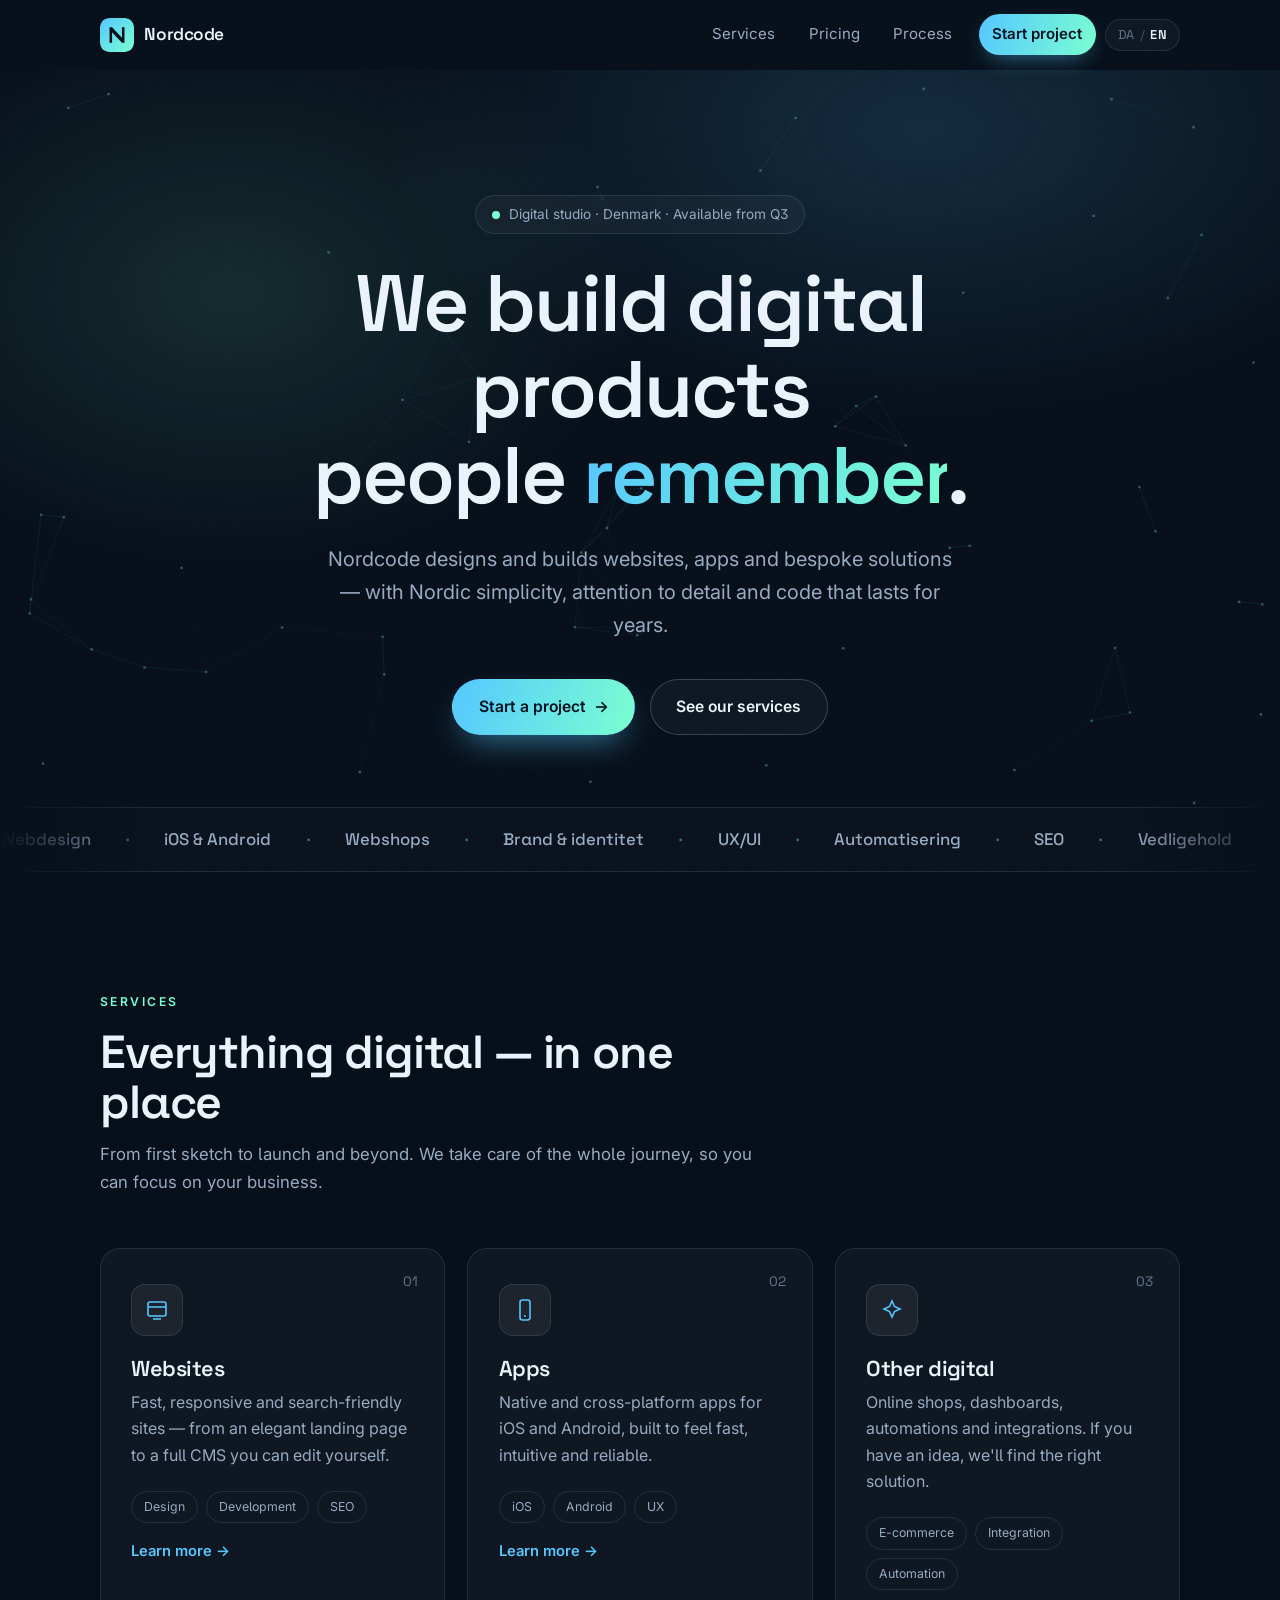
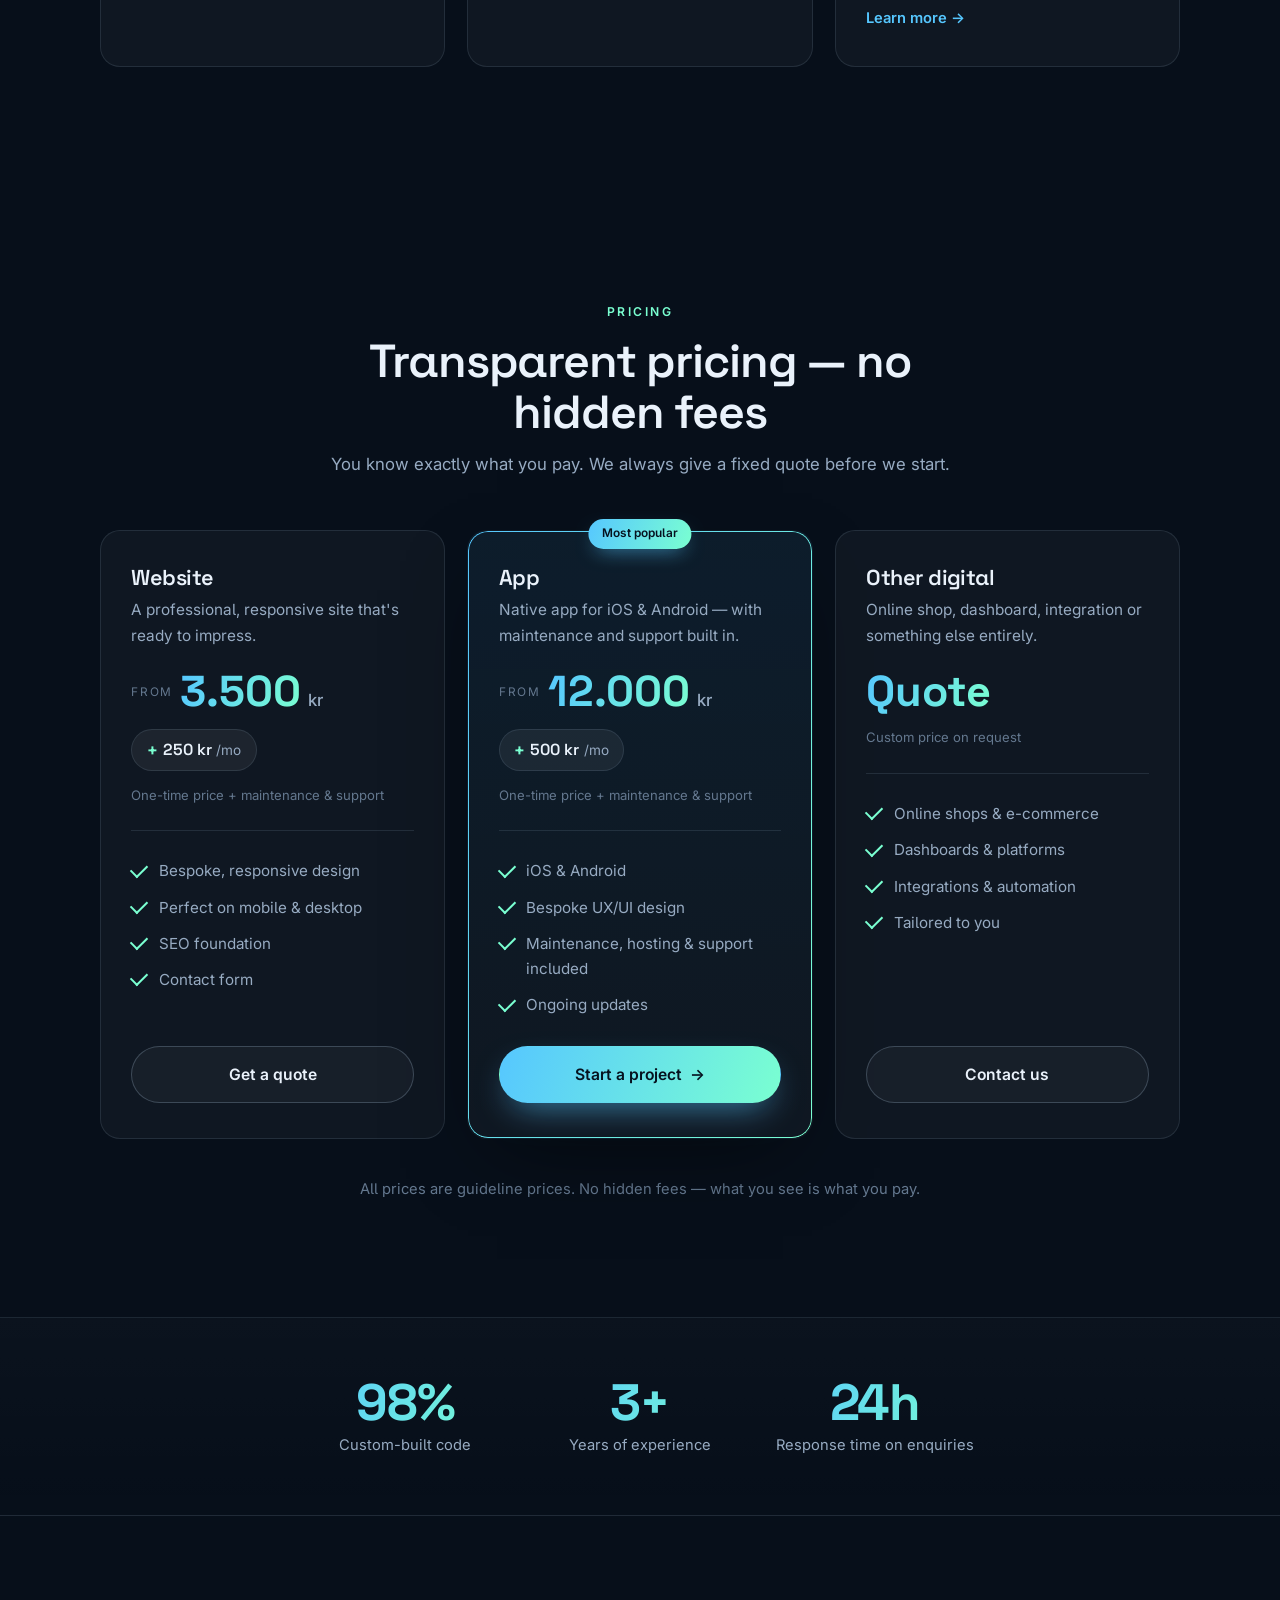
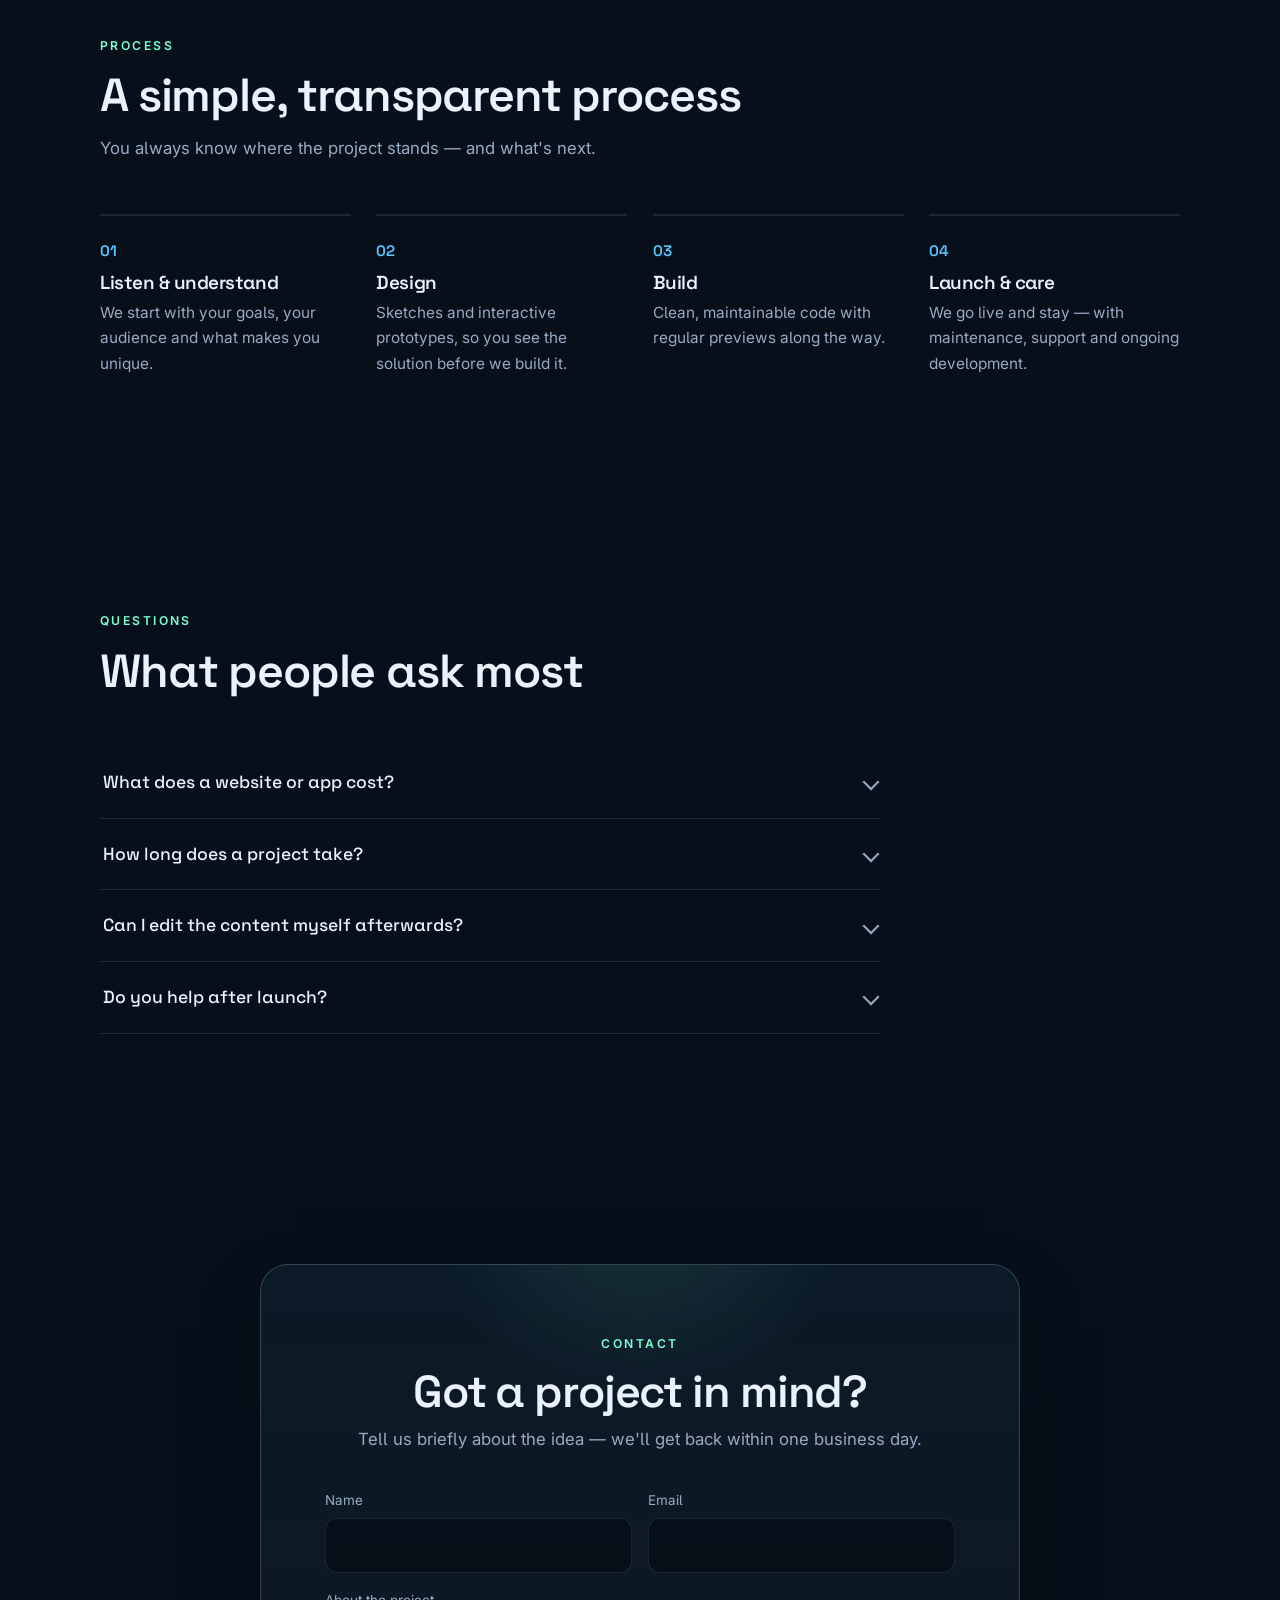
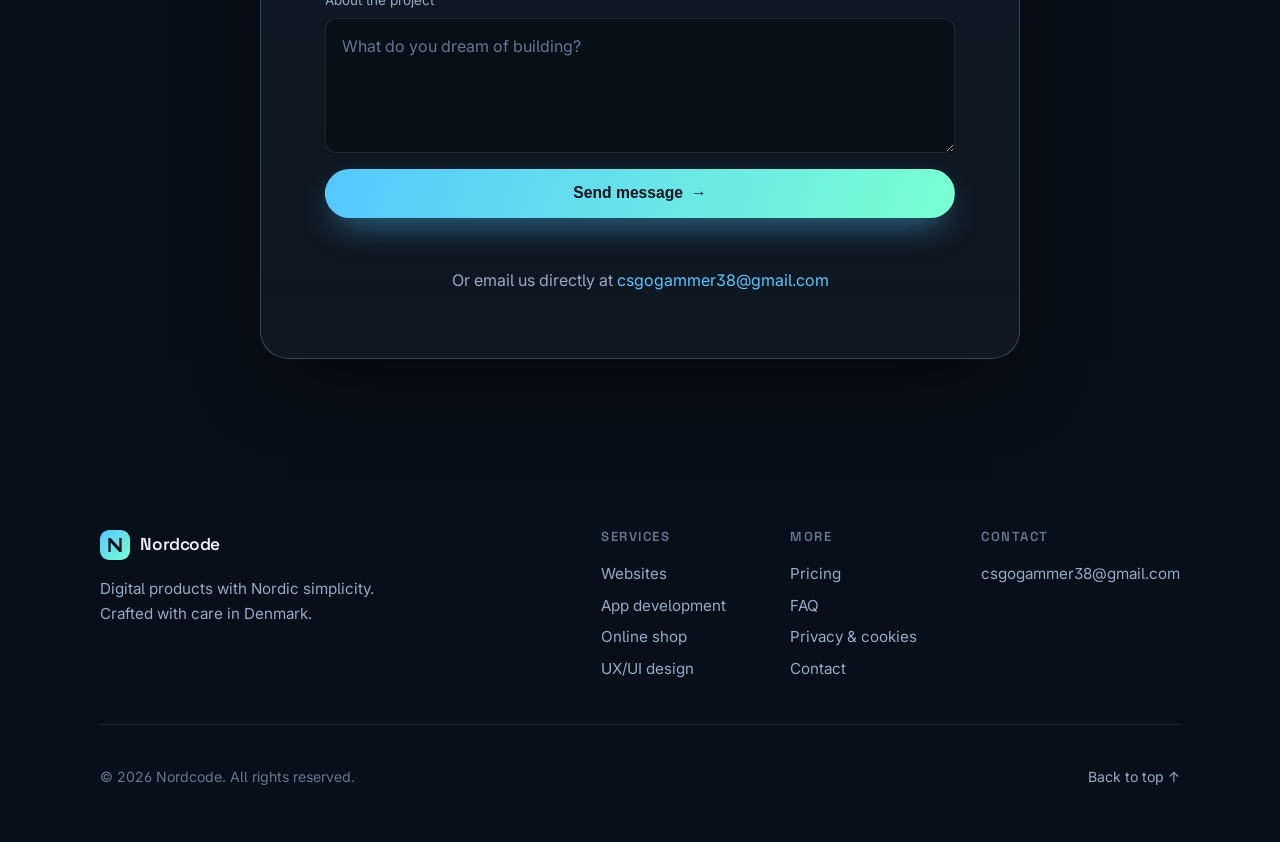
==== index.html @ 3dc3a194 "Remove fabricated content: fake testimonials, projects and cases Delete the entire /cases/ section (" ====
<!DOCTYPE html>
<html lang="da">
<head>
  <meta charset="UTF-8" />
  <meta name="viewport" content="width=device-width, initial-scale=1.0" />

  <title>Nordcode — Hjemmesider, apps og digitale produkter</title>
  <meta name="description" content="Nordcode er et dansk digitalt studie, der designer og bygger hjemmesider, apps og skræddersyede digitale produkter med nordisk enkelhed og høj kvalitet. Hjemmeside fra 3.500 kr." />
  <meta name="keywords" content="hjemmeside, webdesign, app udvikling, webshop, digitalt studie, Nordcode, hjemmeside Danmark, app udvikler" />
  <meta name="author" content="Nordcode" />
  <meta name="robots" content="index, follow, max-image-preview:large" />
  <meta name="theme-color" content="#070f1a" />
  <meta name="geo.region" content="DK" />
  <meta name="geo.placename" content="Danmark" />
  <meta name="apple-mobile-web-app-capable" content="yes" />
  <meta name="apple-mobile-web-app-status-bar-style" content="black-translucent" />
  <meta name="apple-mobile-web-app-title" content="Nordcode" />
  <meta name="application-name" content="Nordcode" />
  <link rel="canonical" href="https://nordcodestudio.com/" />

  <!-- Open Graph -->
  <meta property="og:type" content="website" />
  <meta property="og:site_name" content="Nordcode" />
  <meta property="og:title" content="Nordcode — Hjemmesider, apps og digitale produkter" />
  <meta property="og:description" content="Vi designer og bygger hjemmesider, apps og digitale produkter med nordisk enkelhed. Hjemmeside fra 3.500 kr." />
  <meta property="og:url" content="https://nordcodestudio.com/" />
  <meta property="og:image" content="https://nordcodestudio.com/og-image.png" />
  <meta property="og:image:width" content="1200" />
  <meta property="og:image:height" content="630" />
  <meta property="og:image:alt" content="Nordcode — Vi bygger digitale produkter, folk husker." />
  <meta property="og:locale" content="da_DK" />
  <meta property="og:locale:alternate" content="en_US" />

  <!-- Twitter -->
  <meta name="twitter:card" content="summary_large_image" />
  <meta name="twitter:title" content="Nordcode — Hjemmesider, apps og digitale produkter" />
  <meta name="twitter:description" content="Vi designer og bygger hjemmesider, apps og digitale produkter med nordisk enkelhed." />
  <meta name="twitter:image" content="https://nordcodestudio.com/og-image.png" />

  <!-- Icons & manifest -->
  <link rel="icon" type="image/svg+xml" href="data:image/svg+xml,%3Csvg xmlns='http://www.w3.org/2000/svg' viewBox='0 0 100 100'%3E%3Cdefs%3E%3ClinearGradient id='g' x1='0' y1='0' x2='1' y2='1'%3E%3Cstop offset='0' stop-color='%2356c7ff'/%3E%3Cstop offset='1' stop-color='%237affd1'/%3E%3C/linearGradient%3E%3C/defs%3E%3Crect width='100' height='100' rx='24' fill='%23070f1a'/%3E%3Cpath d='M28 73V27h7.5l29 31V27H72v46h-7.5L35.5 42v31z' fill='url(%23g)'/%3E%3C/svg%3E" />
  <link rel="icon" type="image/png" sizes="192x192" href="icon-192.png" />
  <link rel="apple-touch-icon" href="apple-touch-icon.png" />
  <link rel="manifest" href="site.webmanifest" />

  <link rel="preconnect" href="https://fonts.googleapis.com" />
  <link rel="preconnect" href="https://fonts.gstatic.com" crossorigin />
  <link href="https://fonts.googleapis.com/css2?family=Space+Grotesk:wght@400;500;600;700&family=Inter:wght@400;450;500;600&display=swap" rel="stylesheet" />
  <link rel="stylesheet" href="styles.css" />

  <!-- Structured data -->
  <script type="application/ld+json">
  {
    "@context": "https://schema.org",
    "@graph": [
      {
        "@type": "ProfessionalService",
        "@id": "https://nordcodestudio.com/#org",
        "name": "Nordcode",
        "url": "https://nordcodestudio.com/",
        "image": "https://nordcodestudio.com/og-image.png",
        "logo": "https://nordcodestudio.com/icon-512.png",
        "email": "csgogammer38@gmail.com",
        "description": "Nordcode designer og udvikler hjemmesider, apps og skræddersyede digitale produkter med nordisk enkelhed.",
        "slogan": "Vi bygger digitale produkter, folk husker.",
        "areaServed": { "@type": "Country", "name": "Danmark" },
        "knowsLanguage": ["da", "en"],
        "priceRange": "fra 3.500 kr",
        "serviceType": ["Webdesign", "App-udvikling", "Webshop", "UX/UI-design"],
        "hasOfferCatalog": {
          "@type": "OfferCatalog",
          "name": "Ydelser",
          "itemListElement": [
            { "@type": "Offer", "price": "3500", "priceCurrency": "DKK", "itemOffered": { "@type": "Service", "name": "Hjemmeside", "description": "Hurtige, responsive og søgemaskinevenlige hjemmesider — fra landingsside til fuldt CMS." } },
            { "@type": "Offer", "price": "12000", "priceCurrency": "DKK", "itemOffered": { "@type": "Service", "name": "App", "description": "Native og cross-platform apps til iOS og Android." } },
            { "@type": "Offer", "itemOffered": { "@type": "Service", "name": "Diverse digitalt", "description": "Webshops, dashboards, integrationer og automatiseringer." } }
          ]
        }
      },
      {
        "@type": "WebSite",
        "@id": "https://nordcodestudio.com/#website",
        "url": "https://nordcodestudio.com/",
        "name": "Nordcode",
        "inLanguage": "da-DK",
        "publisher": { "@id": "https://nordcodestudio.com/#org" }
      },
      {
        "@type": "FAQPage",
        "mainEntity": [
          { "@type": "Question", "name": "Hvad koster en hjemmeside eller app?", "acceptedAnswer": { "@type": "Answer", "text": "Det afhænger af omfang. En enkel landingsside starter typisk lavt, mens større platforme og apps er mere omfattende. Vi giver altid et klart tilbud, før vi går i gang — ingen overraskelser." } },
          { "@type": "Question", "name": "Hvor lang tid tager et projekt?", "acceptedAnswer": { "@type": "Answer", "text": "En mindre hjemmeside kan være klar på få uger. Større projekter planlægger vi i faser, så du ser fremgang løbende." } },
          { "@type": "Question", "name": "Kan jeg selv redigere indholdet bagefter?", "acceptedAnswer": { "@type": "Answer", "text": "Ja. Vi bygger gerne med et brugervenligt CMS, så du nemt kan opdatere tekster, billeder og priser selv." } },
          { "@type": "Question", "name": "Hjælper I efter lancering?", "acceptedAnswer": { "@type": "Answer", "text": "Absolut. Vi tilbyder drift, support og videreudvikling, så din løsning bliver ved med at virke og vokse med dig." } }
        ]
      }
    ]
  }
  </script>
</head>
<body>
  <div class="scroll-progress" aria-hidden="true"></div>
  <div class="grain" aria-hidden="true"></div>
  <div class="cursor-glow" aria-hidden="true"></div>

  <header class="site-header" id="top">
    <a href="#top" class="brand" aria-label="Nordcode">
      <svg class="brand-mark" viewBox="0 0 100 100" width="34" height="34" aria-hidden="true">
        <defs>
          <linearGradient id="bm" x1="0" y1="0" x2="1" y2="1">
            <stop offset="0" stop-color="#56c7ff" /><stop offset="1" stop-color="#7affd1" />
          </linearGradient>
        </defs>
        <rect width="100" height="100" rx="24" fill="url(#bm)" />
        <path d="M28 73V27h7.5l29 31V27H72v46h-7.5L35.5 42v31z" fill="#070f1a" />
      </svg>
      <span class="brand-name">Nordcode</span>
    </a>
    <div class="header-actions">
      <nav class="nav" aria-label="Hovednavigation">
        <a href="#ydelser" data-i18n="nav.services">Ydelser</a>
        <a href="#priser" data-i18n="nav.pricing">Priser</a>
        <a href="#proces" data-i18n="footer.proces">Proces</a>
        <a href="#kontakt" class="nav-cta" data-i18n="nav.cta">Start projekt</a>
      </nav>
      <button class="lang-toggle" type="button" aria-label="Sprog / Language">
        <span data-lang="da">DA</span><span class="sep">/</span><span data-lang="en">EN</span>
      </button>
      <button class="nav-toggle" aria-label="Menu" aria-expanded="false">
        <span></span><span></span><span></span>
      </button>
    </div>
  </header>

  <main>
    <!-- ===== Hero ===== -->
    <section class="hero">
      <canvas class="hero-canvas" aria-hidden="true"></canvas>
      <div class="hero-inner">
        <p class="pill reveal"><span class="dot"></span> <span data-i18n="hero.pill">Digitalt studie · Danmark · Ledige fra Q3</span></p>
        <h1 class="reveal" data-i18n="hero.title">Vi bygger digitale produkter,<br /> folk <span class="grad">husker</span>.</h1>
        <p class="lead reveal" data-i18n="hero.lead">Nordcode designer og udvikler hjemmesider, apps og skræddersyede løsninger — med nordisk enkelhed, omhu i detaljen og kode, der holder i årevis.</p>
        <div class="hero-actions reveal">
          <a href="#kontakt" class="btn btn-primary" data-i18n="hero.cta1">Start et projekt <span class="arrow">→</span></a>
          <a href="#ydelser" class="btn btn-ghost" data-i18n="hero.cta2">Se vores ydelser</a>
        </div>
      </div>
    </section>

    <!-- ===== Marquee ===== -->
    <div class="marquee" aria-hidden="true">
      <div class="marquee-track">
        <span>Webdesign</span><span>·</span><span>iOS &amp; Android</span><span>·</span>
        <span>Webshops</span><span>·</span><span>Brand &amp; identitet</span><span>·</span>
        <span>UX/UI</span><span>·</span><span>Automatisering</span><span>·</span>
        <span>SEO</span><span>·</span><span>Vedligehold</span><span>·</span>
        <span>Webdesign</span><span>·</span><span>iOS &amp; Android</span><span>·</span>
        <span>Webshops</span><span>·</span><span>Brand &amp; identitet</span><span>·</span>
        <span>UX/UI</span><span>·</span><span>Automatisering</span><span>·</span>
        <span>SEO</span><span>·</span><span>Vedligehold</span><span>·</span>
      </div>
    </div>

    <!-- ===== Services ===== -->
    <section class="section" id="ydelser">
      <div class="section-head reveal">
        <p class="eyebrow" data-i18n="services.eyebrow">Ydelser</p>
        <h2 data-i18n="services.title">Alt det digitale — samlet ét sted</h2>
        <p class="section-sub" data-i18n="services.sub">Fra første skitse til lancering og videreudvikling. Vi tager ansvar for hele rejsen, så du kan koncentrere dig om din forretning.</p>
      </div>
      <div class="cards">
        <article class="card reveal">
          <span class="card-no">01</span>
          <div class="card-icon">
            <svg viewBox="0 0 24 24" fill="none" stroke="currentColor" stroke-width="1.6"><rect x="3" y="4" width="18" height="14" rx="2"/><path d="M3 9h18M8 21h8"/></svg>
          </div>
          <h3 data-i18n="svc1.title">Hjemmesider</h3>
          <p data-i18n="svc1.desc">Hurtige, responsive og søgemaskinevenlige sider — fra elegant landingsside til fuldt CMS, du selv kan redigere.</p>
          <ul class="tag-list"><li data-i18n="svc1.t1">Design</li><li data-i18n="svc1.t2">Udvikling</li><li data-i18n="svc1.t3">SEO</li></ul>
          <a class="card-link" href="hjemmesider/" data-i18n="card.more">Læs mere →</a>
        </article>
        <article class="card reveal">
          <span class="card-no">02</span>
          <div class="card-icon">
            <svg viewBox="0 0 24 24" fill="none" stroke="currentColor" stroke-width="1.6"><rect x="7" y="2" width="10" height="20" rx="2.5"/><path d="M11 18h2"/></svg>
          </div>
          <h3 data-i18n="svc2.title">Apps</h3>
          <p data-i18n="svc2.desc">Native og cross-platform apps til iOS og Android, bygget til at føles hurtige, intuitive og pålidelige.</p>
          <ul class="tag-list"><li data-i18n="svc2.t1">iOS</li><li data-i18n="svc2.t2">Android</li><li data-i18n="svc2.t3">UX</li></ul>
          <a class="card-link" href="apps/" data-i18n="card.more">Læs mere →</a>
        </article>
        <article class="card reveal">
          <span class="card-no">03</span>
          <div class="card-icon">
            <svg viewBox="0 0 24 24" fill="none" stroke="currentColor" stroke-width="1.6"><path d="M12 3l2.5 5.5L20 11l-5.5 2.5L12 19l-2.5-5.5L4 11l5.5-2.5z"/></svg>
          </div>
          <h3 data-i18n="svc3.title">Diverse digitalt</h3>
          <p data-i18n="svc3.desc">Webshops, dashboards, automatiseringer og integrationer. Har du en idé, finder vi den rigtige løsning.</p>
          <ul class="tag-list"><li data-i18n="svc3.t1">E-handel</li><li data-i18n="svc3.t2">Integration</li><li data-i18n="svc3.t3">Automatisering</li></ul>
          <a class="card-link" href="webshop/" data-i18n="card.more">Læs mere →</a>
        </article>
      </div>
    </section>

    <!-- ===== Pricing ===== -->
    <section class="section pricing" id="priser">
      <div class="section-head center reveal">
        <p class="eyebrow" data-i18n="pricing.eyebrow">Priser</p>
        <h2 data-i18n="pricing.title">Gennemsigtige priser — ingen skjulte gebyrer</h2>
        <p class="section-sub" data-i18n="pricing.sub">Du ved præcis, hvad du betaler. Vi giver altid et fast tilbud, før vi går i gang.</p>
      </div>
      <div class="price-grid">
        <article class="price-card reveal">
          <h3 data-i18n="price1.title">Hjemmeside</h3>
          <p class="price-desc" data-i18n="price1.desc">En professionel, responsiv side, der er klar til at imponere.</p>
          <div class="price-block">
            <div class="price"><span class="price-from" data-i18n="price.from">Fra</span><span class="amount">3.500</span><span class="cur">kr</span></div>
            <div class="price-mo"><span class="mo-plus">+</span><span class="mo-amount">250 kr</span><span class="mo-per" data-i18n="price.per">/md</span></div>
            <p class="price-note" data-i18n="price.note">Engangspris + drift &amp; support</p>
          </div>
          <ul class="price-list">
            <li data-i18n="price1.l1">Skræddersyet, responsivt design</li>
            <li data-i18n="price1.l2">Perfekt på mobil &amp; desktop</li>
            <li data-i18n="price1.l3">SEO-grundopsætning</li>
            <li data-i18n="price1.l4">Kontaktformular</li>
          </ul>
          <a href="#kontakt" class="btn btn-ghost" data-i18n="price1.cta">Få et tilbud</a>
        </article>

        <article class="price-card featured reveal">
          <span class="price-badge" data-i18n="price.badge">Mest populær</span>
          <h3 data-i18n="price2.title">App</h3>
          <p class="price-desc" data-i18n="price2.desc">Native app til iOS &amp; Android — med drift og support indbygget.</p>
          <div class="price-block">
            <div class="price"><span class="price-from" data-i18n="price.from">Fra</span><span class="amount">12.000</span><span class="cur">kr</span></div>
            <div class="price-mo"><span class="mo-plus">+</span><span class="mo-amount">500 kr</span><span class="mo-per" data-i18n="price.per">/md</span></div>
            <p class="price-note" data-i18n="price.note">Engangspris + drift &amp; support</p>
          </div>
          <ul class="price-list">
            <li data-i18n="price2.l1">iOS &amp; Android</li>
            <li data-i18n="price2.l2">Skræddersyet UX/UI-design</li>
            <li data-i18n="price2.l3">Drift, hosting &amp; support inkluderet</li>
            <li data-i18n="price2.l4">Løbende opdateringer</li>
          </ul>
          <a href="#kontakt" class="btn btn-primary" data-i18n="price2.cta">Start et projekt <span class="arrow">→</span></a>
        </article>

        <article class="price-card reveal">
          <h3 data-i18n="price3.title">Diverse digitalt</h3>
          <p class="price-desc" data-i18n="price3.desc">Webshop, dashboard, integration eller noget helt fjerde.</p>
          <div class="price-block">
            <div class="price"><span class="amount" data-i18n="price3.amount">Tilbud</span></div>
            <p class="price-note" data-i18n="price3.note">Skræddersyet pris efter behov</p>
          </div>
          <ul class="price-list">
            <li data-i18n="price3.l1">Webshops &amp; e-handel</li>
            <li data-i18n="price3.l2">Dashboards &amp; platforme</li>
            <li data-i18n="price3.l3">Integrationer &amp; automatisering</li>
            <li data-i18n="price3.l4">Skræddersyet til dig</li>
          </ul>
          <a href="#kontakt" class="btn btn-ghost" data-i18n="price3.cta">Kontakt os</a>
        </article>
      </div>
      <p class="price-foot reveal" data-i18n="price.foot">Alle priser er vejledende. Ingen skjulte gebyrer — det du ser, er det du betaler.</p>
    </section>

    <!-- ===== Stats ===== -->
    <section class="stats-band">
      <div class="stats-inner stats-inner-3">
        <div class="stat reveal"><span class="stat-num" data-count="100" data-suffix-da="%" data-suffix-en="%">0</span><span class="stat-label" data-i18n="stat2.label">Skræddersyet kode</span></div>
        <div class="stat reveal"><span class="stat-num" data-count="3" data-suffix-da="+" data-suffix-en="+">0</span><span class="stat-label" data-i18n="stat3.label">Års erfaring</span></div>
        <div class="stat reveal"><span class="stat-num" data-count="24" data-suffix-da="t" data-suffix-en="h">0</span><span class="stat-label" data-i18n="stat4.label">Svartid på henvendelser</span></div>
      </div>
    </section>

    <!-- ===== Process ===== -->
    <section class="section" id="proces">
      <div class="section-head reveal">
        <p class="eyebrow" data-i18n="process.eyebrow">Proces</p>
        <h2 data-i18n="process.title">En enkel, gennemsigtig proces</h2>
        <p class="section-sub" data-i18n="process.sub">Du ved altid, hvor projektet er — og hvad næste skridt er.</p>
      </div>
      <ol class="steps">
        <li class="reveal"><span class="step-no">01</span><h3 data-i18n="step1.title">Lyt &amp; forstå</h3><p data-i18n="step1.desc">Vi starter med dine mål, din målgruppe og det, der gør jer unikke.</p></li>
        <li class="reveal"><span class="step-no">02</span><h3 data-i18n="step2.title">Design</h3><p data-i18n="step2.desc">Skitser og interaktive prototyper, så du ser løsningen før vi bygger den.</p></li>
        <li class="reveal"><span class="step-no">03</span><h3 data-i18n="step3.title">Byg</h3><p data-i18n="step3.desc">Ren, vedligeholdbar kode med løbende fremvisninger undervejs.</p></li>
        <li class="reveal"><span class="step-no">04</span><h3 data-i18n="step4.title">Lancér &amp; pas på</h3><p data-i18n="step4.desc">Vi går live og bliver — med drift, support og videreudvikling.</p></li>
      </ol>
    </section>

    <!-- ===== FAQ ===== -->
    <section class="section faq" id="faq">
      <div class="section-head reveal">
        <p class="eyebrow" data-i18n="faq.eyebrow">Spørgsmål</p>
        <h2 data-i18n="faq.title">Det spørger folk oftest om</h2>
      </div>
      <div class="accordion reveal">
        <details>
          <summary><span data-i18n="faq1.q">Hvad koster en hjemmeside eller app?</span><span class="chev" aria-hidden="true"></span></summary>
          <div class="acc-body"><p data-i18n="faq1.a">Det afhænger af omfang. En enkel landingsside starter typisk lavt, mens større platforme og apps er mere omfattende. Vi giver altid et klart tilbud, før vi går i gang — ingen overraskelser.</p></div>
        </details>
        <details>
          <summary><span data-i18n="faq2.q">Hvor lang tid tager et projekt?</span><span class="chev" aria-hidden="true"></span></summary>
          <div class="acc-body"><p data-i18n="faq2.a">En mindre hjemmeside kan være klar på få uger. Større projekter planlægger vi i faser, så du ser fremgang løbende.</p></div>
        </details>
        <details>
          <summary><span data-i18n="faq3.q">Kan jeg selv redigere indholdet bagefter?</span><span class="chev" aria-hidden="true"></span></summary>
          <div class="acc-body"><p data-i18n="faq3.a">Ja. Vi bygger gerne med et brugervenligt CMS, så du nemt kan opdatere tekster, billeder og priser selv.</p></div>
        </details>
        <details>
          <summary><span data-i18n="faq4.q">Hjælper I efter lancering?</span><span class="chev" aria-hidden="true"></span></summary>
          <div class="acc-body"><p data-i18n="faq4.a">Absolut. Vi tilbyder drift, support og videreudvikling, så din løsning bliver ved med at virke og vokse med dig.</p></div>
        </details>
      </div>
    </section>

    <!-- ===== Contact ===== -->
    <section class="section contact" id="kontakt">
      <div class="contact-inner reveal">
        <p class="eyebrow" data-i18n="contact.eyebrow">Kontakt</p>
        <h2 data-i18n="contact.title">Har du et projekt i tankerne?</h2>
        <p class="section-sub" data-i18n="contact.sub">Fortæl os kort om idéen — vi vender tilbage inden for én arbejdsdag.</p>
        <form class="contact-form" novalidate>
          <div class="field">
            <label for="name" data-i18n="form.name">Navn</label>
            <input id="name" name="name" type="text" autocomplete="name" required />
          </div>
          <div class="field">
            <label for="email" data-i18n="form.email">E-mail</label>
            <input id="email" name="email" type="email" autocomplete="email" required />
          </div>
          <div class="field field-full">
            <label for="message" data-i18n="form.message">Om projektet</label>
            <textarea id="message" name="message" rows="4" data-i18n-ph="form.ph" placeholder="Hvad drømmer du om at bygge?" required></textarea>
          </div>
          <input type="text" name="_honey" class="hp-field" tabindex="-1" autocomplete="off" aria-hidden="true" />
          <button type="submit" class="btn btn-primary" data-i18n="form.cta">Send besked <span class="arrow">→</span></button>
          <p class="form-status" role="status" aria-live="polite"></p>
        </form>
        <p class="contact-alt" data-i18n="contact.alt">Eller skriv direkte til <a href="mailto:csgogammer38@gmail.com">csgogammer38@gmail.com</a></p>
      </div>
    </section>
  </main>

  <footer class="site-footer">
    <div class="footer-top">
      <div class="footer-brand">
        <div class="brand">
          <svg class="brand-mark" viewBox="0 0 100 100" width="30" height="30" aria-hidden="true">
            <rect width="100" height="100" rx="24" fill="url(#bm)" />
            <path d="M28 73V27h7.5l29 31V27H72v46h-7.5L35.5 42v31z" fill="#070f1a" />
          </svg>
          <span class="brand-name">Nordcode</span>
        </div>
        <p data-i18n="footer.tag">Digitale produkter med nordisk enkelhed. Bygget med omhu i Danmark.</p>
      </div>
      <nav class="footer-cols" aria-label="Sidefod">
        <div><h4 data-i18n="footer.h1">Ydelser</h4><a href="hjemmesider/" data-i18n="foot.web">Hjemmesider</a><a href="apps/" data-i18n="foot.app">App-udvikling</a><a href="webshop/" data-i18n="foot.shop">Webshop</a><a href="ux-ui/" data-i18n="foot.ux">UX/UI-design</a></div>
        <div><h4 data-i18n="footer.h2">Mere</h4><a href="#priser" data-i18n="nav.pricing">Priser</a><a href="#faq" data-i18n="footer.faq">FAQ</a><a href="privatliv/" data-i18n="foot.privacy">Privatliv &amp; cookies</a><a href="#kontakt" data-i18n="footer.kontakt">Kontakt</a></div>
        <div><h4 data-i18n="footer.h3">Kontakt</h4><a href="mailto:csgogammer38@gmail.com">csgogammer38@gmail.com</a></div>
      </nav>
    </div>
    <div class="footer-bottom">
      <p>© <span id="year"></span> <span data-i18n="footer.rights">Nordcode. Alle rettigheder forbeholdes.</span></p>
      <a href="#top" class="to-top" data-i18n="footer.totop">Til toppen ↑</a>
    </div>
  </footer>

  <script src="i18n.js"></script>
  <script src="script.js"></script>
</body>
</html>
---- styles.css ----
/* =====================================================
   Nord Studio — premium one-pager
   ===================================================== */
:root {
  --bg: #070f1a;
  --bg-2: #0a1726;
  --surface: rgba(255, 255, 255, 0.035);
  --surface-2: rgba(255, 255, 255, 0.06);
  --border: rgba(180, 210, 235, 0.12);
  --border-strong: rgba(180, 210, 235, 0.24);
  --ink: #eaf2fb;
  --ink-soft: #97abc2;
  --ink-faint: #64788f;
  --accent: #56c7ff;
  --accent-2: #7affd1;
  --grad: linear-gradient(110deg, #56c7ff, #7affd1);
  --radius: 20px;
  --radius-sm: 14px;
  --maxw: 1160px;
  --ease: cubic-bezier(0.22, 1, 0.36, 1);
  --shadow: 0 30px 80px -30px rgba(0, 0, 0, 0.6);
}

* { box-sizing: border-box; }
html { scroll-behavior: smooth; -webkit-text-size-adjust: 100%; }

body {
  margin: 0;
  font-family: "Inter", system-ui, sans-serif;
  color: var(--ink);
  background: var(--bg);
  line-height: 1.65;
  overflow-x: hidden;
  -webkit-font-smoothing: antialiased;
  font-feature-settings: "cv05", "ss01";
}

h1, h2, h3, h4, .brand-name, .stat-num {
  font-family: "Space Grotesk", "Inter", sans-serif;
  line-height: 1.08;
  letter-spacing: -0.025em;
  margin: 0;
  font-weight: 600;
}

a { color: inherit; text-decoration: none; }
::selection { background: rgba(122, 255, 209, 0.25); }

/* ===== Decorative layers ===== */
.scroll-progress {
  position: fixed; top: 0; left: 0; height: 3px; width: 0;
  background: var(--grad); z-index: 100;
  box-shadow: 0 0 14px rgba(86, 199, 255, 0.6);
}
.grain {
  position: fixed; inset: 0; z-index: 1; pointer-events: none; opacity: 0.04;
  background-image: url("data:image/svg+xml,%3Csvg xmlns='http://www.w3.org/2000/svg' width='160' height='160'%3E%3Cfilter id='n'%3E%3CfeTurbulence type='fractalNoise' baseFrequency='0.85' numOctaves='3'/%3E%3C/filter%3E%3Crect width='100%25' height='100%25' filter='url(%23n)'/%3E%3C/svg%3E");
  mix-blend-mode: overlay;
}
.cursor-glow {
  position: fixed; top: 0; left: 0; width: 460px; height: 460px;
  margin: -230px 0 0 -230px; border-radius: 50%; z-index: 0; pointer-events: none;
  background: radial-gradient(circle, rgba(86, 199, 255, 0.12), transparent 65%);
  transform: translate3d(-100vw, 0, 0); transition: opacity 0.3s; opacity: 0;
}
body:hover .cursor-glow { opacity: 1; }

/* ===== Header ===== */
.site-header {
  position: sticky; top: 0; z-index: 50;
  display: flex; align-items: center; justify-content: space-between; gap: 1rem;
  padding: 0.9rem clamp(1.1rem, 4vw, 2.5rem);
  max-width: var(--maxw); margin: 0 auto;
}
.site-header::before {
  content: ""; position: absolute; inset: 0; z-index: -1;
  background: rgba(7, 15, 26, 0.7); -webkit-backdrop-filter: blur(14px) saturate(140%); backdrop-filter: blur(14px) saturate(140%);
  border-bottom: 1px solid transparent; opacity: 0; transition: opacity 0.35s ease;
}
.site-header.scrolled::before { opacity: 1; border-bottom-color: var(--border); }

.brand { display: flex; align-items: center; gap: 0.65rem; font-weight: 600; }
.brand-mark { border-radius: 9px; display: block; }
.brand-name { font-size: 1.08rem; }

.header-actions { display: flex; align-items: center; gap: 0.55rem; }
.nav { display: flex; align-items: center; gap: 0.4rem; }

.lang-toggle {
  display: inline-flex; align-items: center; gap: 0.35rem;
  background: var(--surface); border: 1px solid var(--border); border-radius: 999px;
  padding: 0.4rem 0.75rem; cursor: pointer; font-family: "Space Grotesk", sans-serif;
  font-size: 0.8rem; letter-spacing: 0.02em; color: var(--ink-faint);
  transition: border-color 0.2s, background 0.2s;
}
.lang-toggle:hover { border-color: var(--border-strong); background: var(--surface-2); }
.lang-toggle [data-lang] { transition: color 0.2s; }
.lang-toggle [data-lang].active { color: var(--ink); font-weight: 600; }
.lang-toggle .sep { color: var(--ink-faint); opacity: 0.6; }
.nav a { color: var(--ink-soft); font-size: 0.94rem; padding: 0.5rem 0.85rem; border-radius: 999px; transition: color 0.2s, background 0.2s; }
.nav a:hover { color: var(--ink); background: var(--surface); }
.nav-cta {
  color: #06121f !important; background: var(--grad); font-weight: 600;
  margin-left: 0.4rem; box-shadow: 0 8px 24px -10px rgba(86, 199, 255, 0.7);
}
.nav-cta:hover { background: var(--grad) !important; transform: translateY(-1px); }

.nav-toggle { display: none; flex-direction: column; gap: 5px; background: none; border: 0; cursor: pointer; padding: 8px; }
.nav-toggle span { width: 24px; height: 2px; background: var(--ink); border-radius: 2px; transition: transform 0.3s, opacity 0.3s; }
.nav-toggle[aria-expanded="true"] span:nth-child(1) { transform: translateY(7px) rotate(45deg); }
.nav-toggle[aria-expanded="true"] span:nth-child(2) { opacity: 0; }
.nav-toggle[aria-expanded="true"] span:nth-child(3) { transform: translateY(-7px) rotate(-45deg); }

/* ===== Buttons ===== */
.btn {
  display: inline-flex; align-items: center; gap: 0.5rem; justify-content: center;
  padding: 0.9rem 1.6rem; border-radius: 999px; font-weight: 600; font-size: 0.98rem;
  cursor: pointer; border: 1px solid transparent; position: relative;
  transition: transform 0.2s var(--ease), box-shadow 0.25s, background 0.2s, border-color 0.2s;
}
.btn .arrow { transition: transform 0.25s var(--ease); }
.btn:hover .arrow { transform: translateX(4px); }
.btn:hover { transform: translateY(-2px); }
.btn-primary { background: var(--grad); color: #06121f; box-shadow: 0 14px 34px -12px rgba(86, 199, 255, 0.65); }
.btn-primary:hover { box-shadow: 0 18px 44px -12px rgba(86, 199, 255, 0.8); }
.btn-ghost { border-color: var(--border-strong); color: var(--ink); background: var(--surface); }
.btn-ghost:hover { background: var(--surface-2); border-color: var(--accent); }

/* ===== Layout ===== */
.section { max-width: var(--maxw); margin: 0 auto; padding: clamp(4.5rem, 9vw, 8rem) clamp(1.1rem, 4vw, 2.5rem); position: relative; z-index: 2; }
.eyebrow {
  display: inline-block; text-transform: uppercase; letter-spacing: 0.2em;
  font-size: 0.76rem; font-weight: 600; color: var(--accent-2); margin: 0 0 0.9rem;
}
.section-head { max-width: 660px; margin-bottom: 3.2rem; }
.section-head h2 { font-size: clamp(1.9rem, 4.2vw, 2.9rem); margin-bottom: 0.9rem; }
.section-sub { color: var(--ink-soft); margin: 0; font-size: 1.05rem; }

/* ===== Hero ===== */
.hero { position: relative; max-width: 100%; overflow: hidden; padding: clamp(3.5rem, 9vw, 7rem) clamp(1.1rem, 4vw, 2.5rem) clamp(2.5rem, 6vw, 4.5rem); }
.hero::after {
  content: ""; position: absolute; inset: 0; z-index: 1; pointer-events: none;
  background:
    radial-gradient(900px 500px at 72% 8%, rgba(86, 199, 255, 0.16), transparent 60%),
    radial-gradient(700px 480px at 18% 30%, rgba(122, 255, 209, 0.12), transparent 60%);
}
.hero-canvas { position: absolute; inset: 0; width: 100%; height: 100%; z-index: 0; opacity: 0.55; }
.hero-inner { position: relative; z-index: 2; max-width: 880px; margin: 0 auto; text-align: center; }
.pill {
  display: inline-flex; align-items: center; gap: 0.55rem; font-size: 0.85rem; color: var(--ink-soft);
  padding: 0.45rem 1rem; border: 1px solid var(--border); border-radius: 999px;
  background: var(--surface); -webkit-backdrop-filter: blur(6px); backdrop-filter: blur(6px); margin-bottom: 1.6rem;
}
.pill .dot { width: 8px; height: 8px; border-radius: 50%; background: var(--accent-2); box-shadow: 0 0 0 0 rgba(122,255,209,0.6); animation: pulse 2.2s infinite; }
@keyframes pulse { 0% { box-shadow: 0 0 0 0 rgba(122,255,209,0.55); } 70% { box-shadow: 0 0 0 8px rgba(122,255,209,0); } 100% { box-shadow: 0 0 0 0 rgba(122,255,209,0); } }
.hero h1 { font-size: clamp(2.5rem, 7vw, 5rem); margin: 0 auto 1.5rem; font-weight: 600; }
.hero .grad { background: var(--grad); -webkit-background-clip: text; -webkit-text-fill-color: transparent; background-clip: text; color: transparent; }
.hero .lead { max-width: 640px; margin: 0 auto 2.3rem; font-size: clamp(1.08rem, 2vw, 1.25rem); color: var(--ink-soft); }
.hero-actions { display: flex; gap: 0.9rem; justify-content: center; flex-wrap: wrap; }
.hero-trust { margin-top: 2.6rem; display: flex; align-items: center; gap: 0.8rem; justify-content: center; flex-wrap: wrap; color: var(--ink-soft); font-size: 0.92rem; }
.stars { color: #ffd479; letter-spacing: 2px; font-size: 0.95rem; }

/* ===== Marquee ===== */
.marquee { position: relative; z-index: 2; overflow: hidden; border-block: 1px solid var(--border); padding: 1.1rem 0; background: rgba(255,255,255,0.015);
  -webkit-mask-image: linear-gradient(90deg, transparent, #000 12%, #000 88%, transparent);
          mask-image: linear-gradient(90deg, transparent, #000 12%, #000 88%, transparent); }
.marquee-track { display: inline-flex; gap: 2.2rem; align-items: center; white-space: nowrap; animation: scroll 32s linear infinite; }
.marquee-track span { font-family: "Space Grotesk", sans-serif; font-size: 1.05rem; color: var(--ink-soft); font-weight: 500; }
.marquee-track span:nth-child(even) { color: var(--accent); opacity: 0.5; }
@keyframes scroll { to { transform: translateX(-50%); } }

/* ===== Cards ===== */
.cards { display: grid; grid-template-columns: repeat(3, 1fr); gap: 1.4rem; }
.card {
  position: relative; background: var(--surface); border: 1px solid var(--border);
  border-radius: var(--radius); padding: 2.2rem 1.9rem; overflow: hidden;
  transition: transform 0.35s var(--ease), background 0.35s, border-color 0.35s;
}
.card::before {
  content: ""; position: absolute; inset: 0; border-radius: inherit; padding: 1px;
  background: var(--grad); -webkit-mask: linear-gradient(#000 0 0) content-box, linear-gradient(#000 0 0);
  -webkit-mask-composite: xor; mask-composite: exclude; opacity: 0; transition: opacity 0.35s;
}
.card:hover { transform: translateY(-8px); background: var(--surface-2); }
.card:hover::before { opacity: 1; }
.card-no { position: absolute; top: 1.4rem; right: 1.6rem; font-family: "Space Grotesk", sans-serif; font-size: 0.85rem; color: var(--ink-faint); }
.card-icon { width: 52px; height: 52px; display: grid; place-items: center; border-radius: var(--radius-sm); background: var(--surface-2); border: 1px solid var(--border); margin-bottom: 1.3rem; color: var(--accent); }
.card-icon svg { width: 24px; height: 24px; }
.card h3 { font-size: 1.35rem; margin-bottom: 0.55rem; }
.card p { color: var(--ink-soft); margin: 0 0 1.4rem; }
.tag-list { display: flex; flex-wrap: wrap; gap: 0.5rem; list-style: none; padding: 0; margin: 0; }
.tag-list li { font-size: 0.77rem; padding: 0.32rem 0.75rem; border: 1px solid var(--border); border-radius: 999px; color: var(--ink-soft); }

/* ===== Work ===== */
.work-grid { display: grid; grid-template-columns: repeat(2, 1fr); gap: 1.5rem; }
.work { border-radius: var(--radius); overflow: hidden; border: 1px solid var(--border); background: var(--surface); transition: transform 0.35s var(--ease), border-color 0.35s; }
.work:hover { transform: translateY(-8px); border-color: var(--border-strong); }
.work-thumb { aspect-ratio: 16 / 10; display: grid; place-items: center; padding: 1.6rem; background: linear-gradient(150deg, var(--c1), var(--c2)); position: relative; overflow: hidden; }
.work-thumb::after { content: ""; position: absolute; inset: 0; background: radial-gradient(120% 80% at 50% -20%, rgba(255,255,255,0.18), transparent 60%); }

/* browser mockup */
.browser { width: 100%; max-width: 320px; border-radius: 12px; overflow: hidden; background: #0c1320; box-shadow: 0 22px 50px -18px rgba(0,0,0,0.6); border: 1px solid rgba(255,255,255,0.08); }
.browser-bar { display: flex; gap: 6px; padding: 9px 11px; background: rgba(255,255,255,0.06); }
.browser-bar i { width: 9px; height: 9px; border-radius: 50%; background: rgba(255,255,255,0.25); }
.browser-body { padding: 1.6rem 1.2rem 2rem; display: flex; flex-direction: column; gap: 0.3rem; }
.browser-body span { font-family: "Space Grotesk", sans-serif; font-size: 1.5rem; font-weight: 700; color: #fff; }
.browser-body em { font-style: normal; color: rgba(255,255,255,0.6); font-size: 0.82rem; }
.browser-body.dash { background: repeating-linear-gradient(transparent, transparent 22px, rgba(255,255,255,0.05) 22px, rgba(255,255,255,0.05) 23px); }

/* phone mockup */
.phone { width: 132px; aspect-ratio: 9/18; border-radius: 22px; background: #0c1320; border: 2px solid rgba(255,255,255,0.12); position: relative; box-shadow: 0 22px 50px -18px rgba(0,0,0,0.6); overflow: hidden; }
.phone-notch { position: absolute; top: 8px; left: 50%; transform: translateX(-50%); width: 44px; height: 7px; border-radius: 999px; background: rgba(255,255,255,0.18); }
.phone-body { padding: 2.4rem 0.9rem; display: flex; flex-direction: column; gap: 0.25rem; height: 100%; justify-content: center; }
.phone-body span { font-family: "Space Grotesk", sans-serif; font-size: 1.25rem; font-weight: 700; color: #fff; }
.phone-body em { font-style: normal; color: rgba(255,255,255,0.6); font-size: 0.74rem; }

.work-meta { padding: 1.2rem 1.4rem; display: flex; align-items: center; gap: 0.8rem; }
.work-meta h3 { font-size: 1.15rem; }
.work-meta p { margin: 0; color: var(--ink-soft); font-size: 0.86rem; flex: 1; }
.work-tag { font-size: 0.74rem; padding: 0.3rem 0.7rem; border-radius: 999px; border: 1px solid var(--border); color: var(--accent-2); }

/* ===== Pricing ===== */
.section-head.center { margin-left: auto; margin-right: auto; text-align: center; }
.price-grid { display: grid; grid-template-columns: repeat(3, 1fr); gap: 1.4rem; align-items: stretch; }
.price-card {
  position: relative; display: flex; flex-direction: column;
  background: var(--surface); border: 1px solid var(--border); border-radius: var(--radius);
  padding: 2.2rem 1.9rem; transition: transform 0.35s var(--ease), border-color 0.35s, background 0.35s;
}
.price-card:hover { transform: translateY(-8px); border-color: var(--border-strong); }
.price-card.featured {
  background: linear-gradient(180deg, rgba(86,199,255,0.08), var(--surface));
  border-color: transparent; box-shadow: var(--shadow);
}
.price-card.featured::before {
  content: ""; position: absolute; inset: 0; border-radius: inherit; padding: 1px;
  background: var(--grad); -webkit-mask: linear-gradient(#000 0 0) content-box, linear-gradient(#000 0 0);
  -webkit-mask-composite: xor; mask-composite: exclude; pointer-events: none;
}
.price-badge {
  position: absolute; top: -12px; left: 50%; transform: translateX(-50%);
  background: var(--grad); color: #06121f; font-size: 0.74rem; font-weight: 600;
  padding: 0.32rem 0.85rem; border-radius: 999px; white-space: nowrap;
  box-shadow: 0 8px 20px -8px rgba(86,199,255,0.7);
}
.price-card h3 { font-size: 1.35rem; margin-bottom: 0.5rem; }
.price-desc { color: var(--ink-soft); margin: 0 0 1.4rem; font-size: 0.96rem; min-height: 2.8em; }
.price-block { margin-bottom: 1.7rem; padding-bottom: 1.5rem; border-bottom: 1px solid var(--border); }
.price { display: flex; align-items: baseline; gap: 0.45rem; flex-wrap: wrap; }
.price-from { font-size: 0.74rem; text-transform: uppercase; letter-spacing: 0.14em; color: var(--ink-faint); align-self: center; }
.price .amount { font-family: "Space Grotesk", sans-serif; font-size: 2.7rem; font-weight: 700; line-height: 1; background: var(--grad); -webkit-background-clip: text; -webkit-text-fill-color: transparent; background-clip: text; color: transparent; }
.price .cur { color: var(--ink-soft); font-size: 1.05rem; font-weight: 500; }
.price-mo { display: inline-flex; align-items: baseline; gap: 0.3rem; margin-top: 0.85rem; padding: 0.4rem 0.9rem; border: 1px solid var(--border); border-radius: 999px; background: var(--surface-2); }
.price-mo .mo-plus { color: var(--accent-2); font-weight: 700; }
.price-mo .mo-amount { font-family: "Space Grotesk", sans-serif; font-weight: 600; color: var(--ink); font-size: 1rem; }
.price-mo .mo-per { color: var(--ink-soft); font-size: 0.85rem; }
.price-note { color: var(--ink-faint); font-size: 0.82rem; margin: 0.85rem 0 0; }
.price-list { list-style: none; padding: 0; margin: 0 0 1.8rem; display: flex; flex-direction: column; gap: 0.7rem; flex: 1; }
.price-list li { position: relative; padding-left: 1.7rem; color: var(--ink-soft); font-size: 0.95rem; }
.price-list li::before {
  content: ""; position: absolute; left: 0; top: 0.35em; width: 14px; height: 8px;
  border-left: 2px solid var(--accent-2); border-bottom: 2px solid var(--accent-2);
  transform: rotate(-45deg);
}
.price-card .btn { width: 100%; margin-top: auto; }
.price-foot { text-align: center; color: var(--ink-faint); font-size: 0.92rem; margin: 2.4rem 0 0; }

/* ===== Stats band ===== */
.stats-band { border-block: 1px solid var(--border); background: linear-gradient(180deg, rgba(255,255,255,0.02), transparent); position: relative; z-index: 2; }
.stats-inner { max-width: var(--maxw); margin: 0 auto; padding: clamp(2.5rem, 5vw, 3.6rem) clamp(1.1rem, 4vw, 2.5rem); display: grid; grid-template-columns: repeat(4, 1fr); gap: 1.5rem; text-align: center; }
.stats-inner-3 { grid-template-columns: repeat(3, 1fr); max-width: 760px; }
.stat-num { display: block; font-size: clamp(2.2rem, 5vw, 3.2rem); font-weight: 700; background: var(--grad); -webkit-background-clip: text; -webkit-text-fill-color: transparent; background-clip: text; color: transparent; }
.stat-label { color: var(--ink-soft); font-size: 0.92rem; }

/* ===== Steps ===== */
.steps { list-style: none; padding: 0; margin: 0; display: grid; grid-template-columns: repeat(4, 1fr); gap: 1.6rem; }
.steps li { position: relative; border-top: 2px solid var(--border); padding-top: 1.3rem; transition: border-color 0.35s; }
.steps li:hover { border-top-color: var(--accent); }
.step-no { font-family: "Space Grotesk", sans-serif; font-size: 0.95rem; color: var(--accent); font-weight: 600; }
.steps h3 { font-size: 1.18rem; margin: 0.6rem 0 0.45rem; }
.steps p { color: var(--ink-soft); margin: 0; font-size: 0.96rem; }

/* ===== Testimonials ===== */
.quotes { display: grid; grid-template-columns: repeat(3, 1fr); gap: 1.4rem; }
.quote { margin: 0; background: var(--surface); border: 1px solid var(--border); border-radius: var(--radius); padding: 1.9rem; display: flex; flex-direction: column; gap: 1rem; transition: transform 0.35s var(--ease), border-color 0.35s; }
.quote:hover { transform: translateY(-6px); border-color: var(--border-strong); }
.quote blockquote { margin: 0; font-size: 1.04rem; color: var(--ink); line-height: 1.6; }
.quote figcaption { display: flex; align-items: center; gap: 0.8rem; margin-top: auto; }
.avatar { width: 42px; height: 42px; border-radius: 50%; display: grid; place-items: center; font-family: "Space Grotesk", sans-serif; font-weight: 600; font-size: 0.9rem; color: #06121f; background: var(--a, var(--accent)); flex-shrink: 0; }
.quote figcaption span:last-child { display: flex; flex-direction: column; font-size: 0.86rem; color: var(--ink-soft); }
.quote figcaption strong { color: var(--ink); font-size: 0.95rem; }

/* ===== FAQ ===== */
.accordion { max-width: 780px; }
.accordion details { border-bottom: 1px solid var(--border); }
.accordion summary { list-style: none; cursor: pointer; padding: 1.3rem 0.2rem; font-family: "Space Grotesk", sans-serif; font-size: 1.1rem; font-weight: 500; display: flex; align-items: center; justify-content: space-between; gap: 1rem; transition: color 0.2s; }
.accordion summary::-webkit-details-marker { display: none; }
.accordion summary:hover { color: var(--accent); }
.chev { width: 12px; height: 12px; border-right: 2px solid currentColor; border-bottom: 2px solid currentColor; transform: rotate(45deg); transition: transform 0.3s var(--ease); flex-shrink: 0; color: var(--ink-soft); }
.accordion details[open] .chev { transform: rotate(-135deg); color: var(--accent); }
.acc-body { overflow: hidden; }
.acc-body p { margin: 0 0 1.3rem; color: var(--ink-soft); max-width: 640px; }
.accordion details[open] .acc-body { animation: accordion 0.4s var(--ease); }
@keyframes accordion { from { opacity: 0; transform: translateY(-6px); } to { opacity: 1; transform: none; } }

/* ===== Contact ===== */
.contact { z-index: 2; }
.contact-inner {
  max-width: 760px; margin: 0 auto; text-align: center; position: relative; overflow: hidden;
  background: linear-gradient(180deg, rgba(86,199,255,0.06), var(--surface)); border: 1px solid var(--border-strong);
  border-radius: 28px; padding: clamp(2.4rem, 5vw, 4rem); box-shadow: var(--shadow);
}
.contact-inner::before { content: ""; position: absolute; top: -40%; left: 50%; width: 600px; height: 400px; transform: translateX(-50%); background: radial-gradient(circle, rgba(122,255,209,0.12), transparent 60%); pointer-events: none; }
.contact-inner h2 { font-size: clamp(1.9rem, 4.2vw, 2.8rem); margin-bottom: 0.6rem; }
.contact-form { display: grid; grid-template-columns: 1fr 1fr; gap: 1rem; margin: 2.2rem 0 1rem; text-align: left; position: relative; }
.field { display: flex; flex-direction: column; gap: 0.4rem; }
.field-full { grid-column: 1 / -1; }
.field label { font-size: 0.84rem; color: var(--ink-soft); }
.field input, .field textarea {
  font: inherit; color: var(--ink); background: rgba(5, 12, 22, 0.7); border: 1px solid var(--border);
  border-radius: 12px; padding: 0.85rem 1rem; resize: vertical; transition: border-color 0.2s, box-shadow 0.2s;
}
.field input::placeholder, .field textarea::placeholder { color: var(--ink-faint); }
.field input:focus, .field textarea:focus { outline: none; border-color: var(--accent); box-shadow: 0 0 0 3px rgba(86,199,255,0.15); }
.contact-form .btn { grid-column: 1 / -1; }
.form-status { grid-column: 1 / -1; margin: 0; min-height: 1.2em; font-size: 0.92rem; color: var(--accent-2); }
.hp-field { position: absolute !important; left: -9999px !important; width: 1px; height: 1px; opacity: 0; pointer-events: none; }
.contact-alt { color: var(--ink-soft); margin: 0.6rem 0 0; }
.contact-alt a { color: var(--accent); border-bottom: 1px solid transparent; transition: border-color 0.2s; }
.contact-alt a:hover { border-bottom-color: var(--accent); }

/* ===== Footer ===== */
.site-footer { max-width: var(--maxw); margin: 0 auto; padding: 3.5rem clamp(1.1rem, 4vw, 2.5rem) 2.5rem; position: relative; z-index: 2; }
.footer-top { display: flex; justify-content: space-between; gap: 2.5rem; flex-wrap: wrap; padding-bottom: 2.5rem; border-bottom: 1px solid var(--border); }
.footer-brand { max-width: 320px; }
.footer-brand p { color: var(--ink-soft); margin: 1rem 0 0; font-size: 0.95rem; }
.footer-cols { display: flex; gap: clamp(2rem, 6vw, 4rem); flex-wrap: wrap; }
.footer-cols h4 { font-size: 0.82rem; text-transform: uppercase; letter-spacing: 0.12em; color: var(--ink-faint); margin-bottom: 0.9rem; font-weight: 600; }
.footer-cols a { display: block; color: var(--ink-soft); font-size: 0.95rem; padding: 0.2rem 0; transition: color 0.2s; }
.footer-cols a:hover { color: var(--ink); }
.footer-bottom { display: flex; justify-content: space-between; align-items: center; gap: 1rem; flex-wrap: wrap; padding-top: 1.6rem; color: var(--ink-faint); font-size: 0.88rem; }
.to-top { color: var(--ink-soft); transition: color 0.2s; }
.to-top:hover { color: var(--accent); }

/* ===== Subpages (services & cases) ===== */
.breadcrumb { max-width: var(--maxw); margin: 0 auto; padding: 1.4rem clamp(1.1rem,4vw,2.5rem) 0; font-size: 0.85rem; color: var(--ink-faint); position: relative; z-index: 2; }
.breadcrumb a { color: var(--ink-soft); }
.breadcrumb a:hover { color: var(--accent); }
.breadcrumb .sep { margin: 0 0.45rem; opacity: 0.5; }

.page-hero { max-width: var(--maxw); margin: 0 auto; padding: clamp(1.6rem,4vw,2.6rem) clamp(1.1rem,4vw,2.5rem) 0.5rem; position: relative; z-index: 2; }
.page-hero .eyebrow { margin-bottom: 0.8rem; }
.page-hero h1 { font-size: clamp(2.1rem,5.5vw,3.6rem); max-width: 18ch; margin-bottom: 1rem; }
.page-hero .lead { color: var(--ink-soft); font-size: clamp(1.05rem,2vw,1.25rem); max-width: 62ch; }

.prose { max-width: 72ch; }
.prose > p { color: var(--ink-soft); margin: 0 0 1.2rem; }
.prose h2 { font-size: clamp(1.5rem,3.5vw,2rem); margin: 2.6rem 0 1rem; }
.prose h3 { font-size: 1.2rem; margin: 1.8rem 0 0.6rem; }
.prose ul { color: var(--ink-soft); padding-left: 0; list-style: none; margin: 0 0 1.4rem; }
.prose ul li { position: relative; padding-left: 1.7rem; margin-bottom: 0.6rem; }
.prose ul li::before { content:""; position:absolute; left:0; top:0.5em; width:14px; height:8px; border-left:2px solid var(--accent-2); border-bottom:2px solid var(--accent-2); transform: rotate(-45deg); }
.prose a { color: var(--accent); border-bottom: 1px solid transparent; transition: border-color .2s; }
.prose a:hover { border-bottom-color: var(--accent); }

.info-grid { display: grid; grid-template-columns: repeat(3,1fr); gap: 1.2rem; margin: 1.6rem 0 0.5rem; }
.info-grid .card { padding: 1.7rem; }
.info-grid .card h3 { margin: 0 0 0.4rem; }

.metric-row { display:flex; gap: clamp(1.6rem,6vw,3.5rem); flex-wrap: wrap; margin: 0.5rem 0 1.5rem; }
.metric .m-num { font-family:"Space Grotesk",sans-serif; font-size:2.6rem; font-weight:700; background:var(--grad); -webkit-background-clip:text; -webkit-text-fill-color:transparent; background-clip:text; color:transparent; display:block; line-height:1; }
.metric .m-label { color: var(--ink-soft); font-size:0.9rem; margin-top:0.3rem; display:block; }

.related-grid { display: grid; grid-template-columns: repeat(3,1fr); gap: 1.2rem; }
.related-card { display:block; padding:1.6rem; border:1px solid var(--border); border-radius: var(--radius-sm); background: var(--surface); transition: transform .3s var(--ease), border-color .3s; }
.related-card:hover { transform: translateY(-5px); border-color: var(--border-strong); }
.related-card h3 { font-size:1.1rem; margin-bottom:0.35rem; }
.related-card p { color: var(--ink-soft); font-size:0.9rem; margin:0; }
.related-card .ra { color: var(--accent); font-size:0.88rem; margin-top:0.7rem; display:inline-block; }

.cta-band { max-width: var(--maxw); margin: 0 auto; padding: 0 clamp(1.1rem,4vw,2.5rem) clamp(3rem,7vw,5rem); position:relative; z-index:2; }
.cta-inner { background: linear-gradient(180deg, rgba(86,199,255,0.06), var(--surface)); border:1px solid var(--border-strong); border-radius:24px; padding: clamp(2rem,5vw,3rem); text-align:center; }
.cta-inner h2 { font-size: clamp(1.6rem,3.5vw,2.2rem); margin-bottom:0.6rem; }
.cta-inner p { color: var(--ink-soft); margin:0 0 1.6rem; }

.card-link { display:inline-block; margin-top:1rem; color:var(--accent); font-size:0.92rem; font-weight:600; }
.card-link:hover { text-decoration: underline; }

@media (max-width:760px){ .info-grid, .related-grid { grid-template-columns:1fr; } }

/* ===== Reveal ===== */
.reveal { opacity: 0; transform: translateY(28px); transition: opacity 0.7s var(--ease), transform 0.7s var(--ease); }
.reveal.in { opacity: 1; transform: none; }

/* ===== Responsive ===== */
@media (max-width: 900px) {
  .cards, .steps, .quotes { grid-template-columns: 1fr 1fr; }
  .quotes .quote:last-child { grid-column: 1 / -1; }
  .price-grid { grid-template-columns: 1fr; max-width: 480px; margin-inline: auto; }
  .price-desc { min-height: 0; }
}
@media (max-width: 720px) {
  .nav { display: none; }
  .nav-toggle { display: flex; }
  .nav.open {
    display: flex; position: absolute; top: calc(100% + 8px); right: clamp(1.1rem, 4vw, 2.5rem);
    flex-direction: column; align-items: stretch; gap: 0.3rem; padding: 0.8rem;
    background: var(--bg-2); border: 1px solid var(--border); border-radius: var(--radius-sm);
    min-width: 200px; box-shadow: var(--shadow);
  }
  .nav.open a { padding: 0.7rem 0.9rem; }
  .cards, .work-grid, .steps, .quotes, .stats-inner, .contact-form, .price-grid { grid-template-columns: 1fr; }
  .quotes .quote:last-child { grid-column: auto; }
  .footer-top { flex-direction: column; gap: 2rem; }
}

@media (prefers-reduced-motion: reduce) {
  .reveal { opacity: 1; transform: none; transition: none; }
  .marquee-track, .pill .dot { animation: none; }
  .hero-canvas { display: none; }
  html { scroll-behavior: auto; }
}
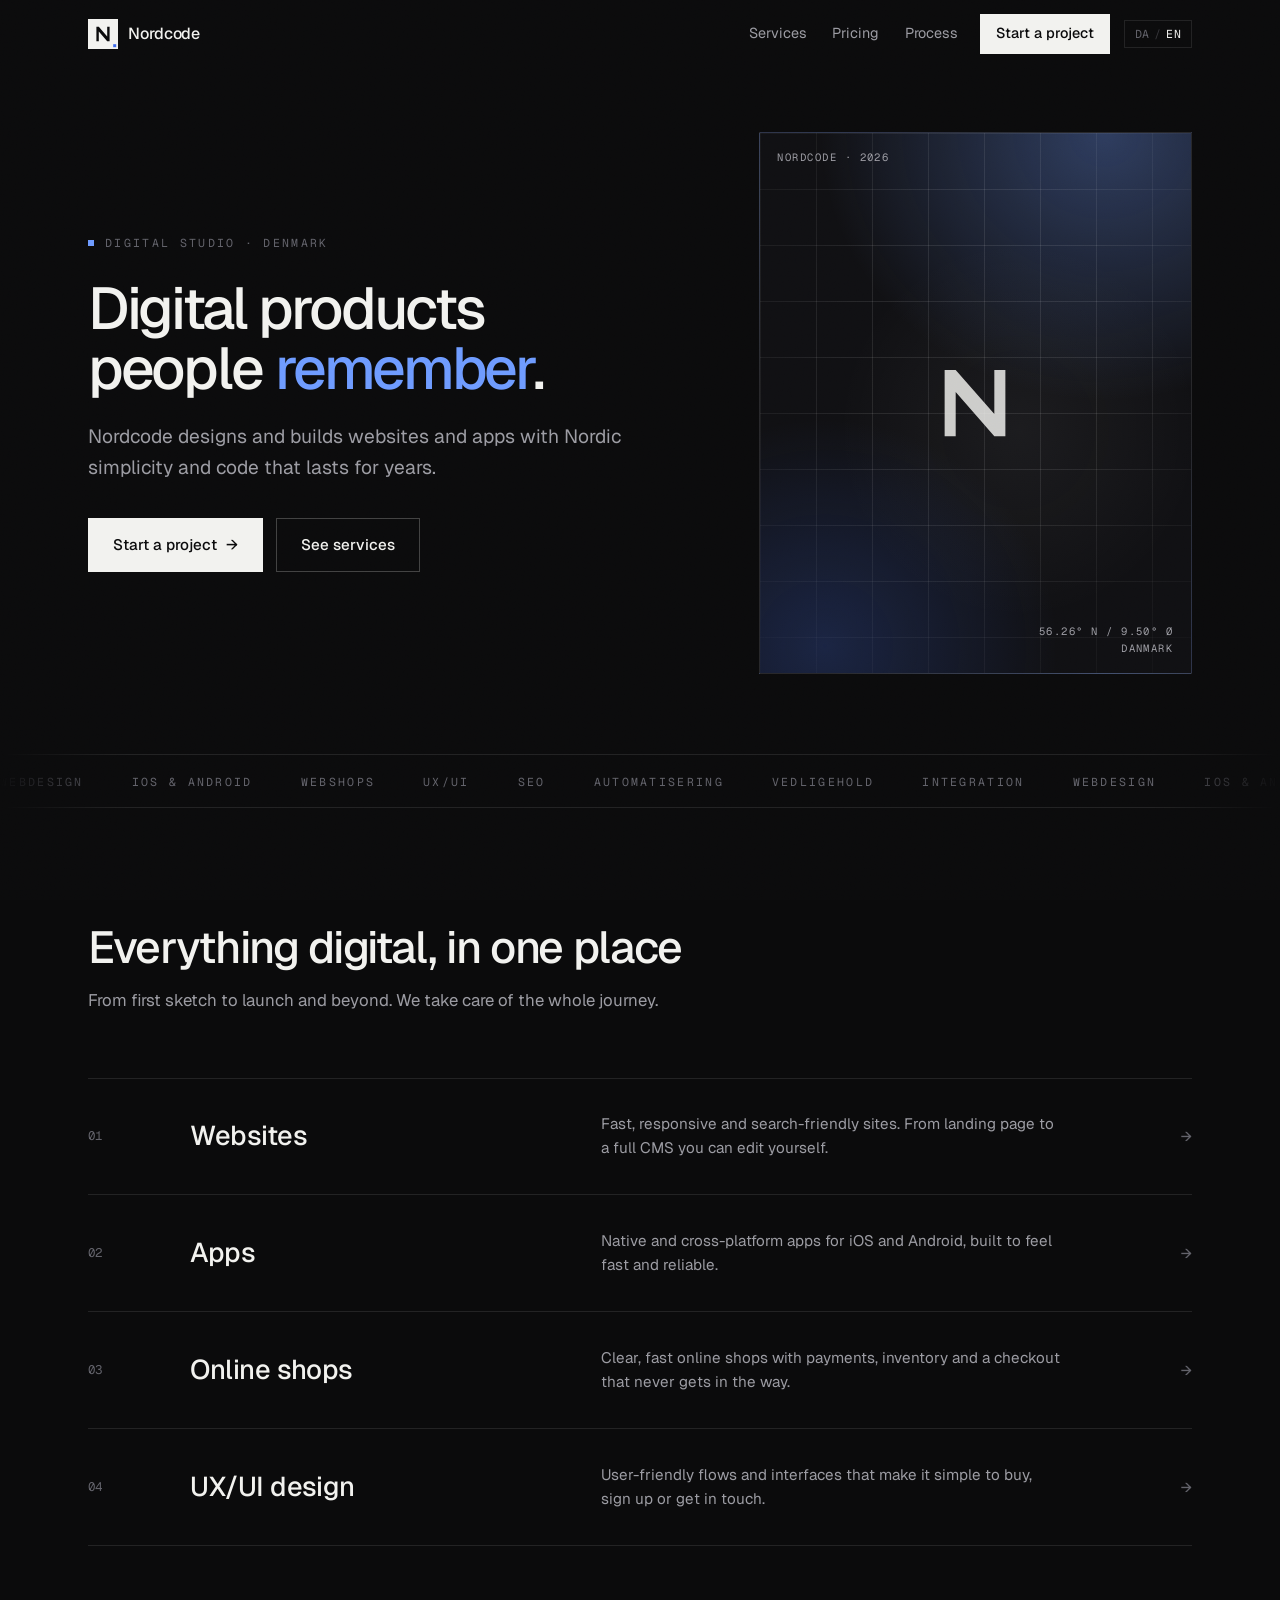
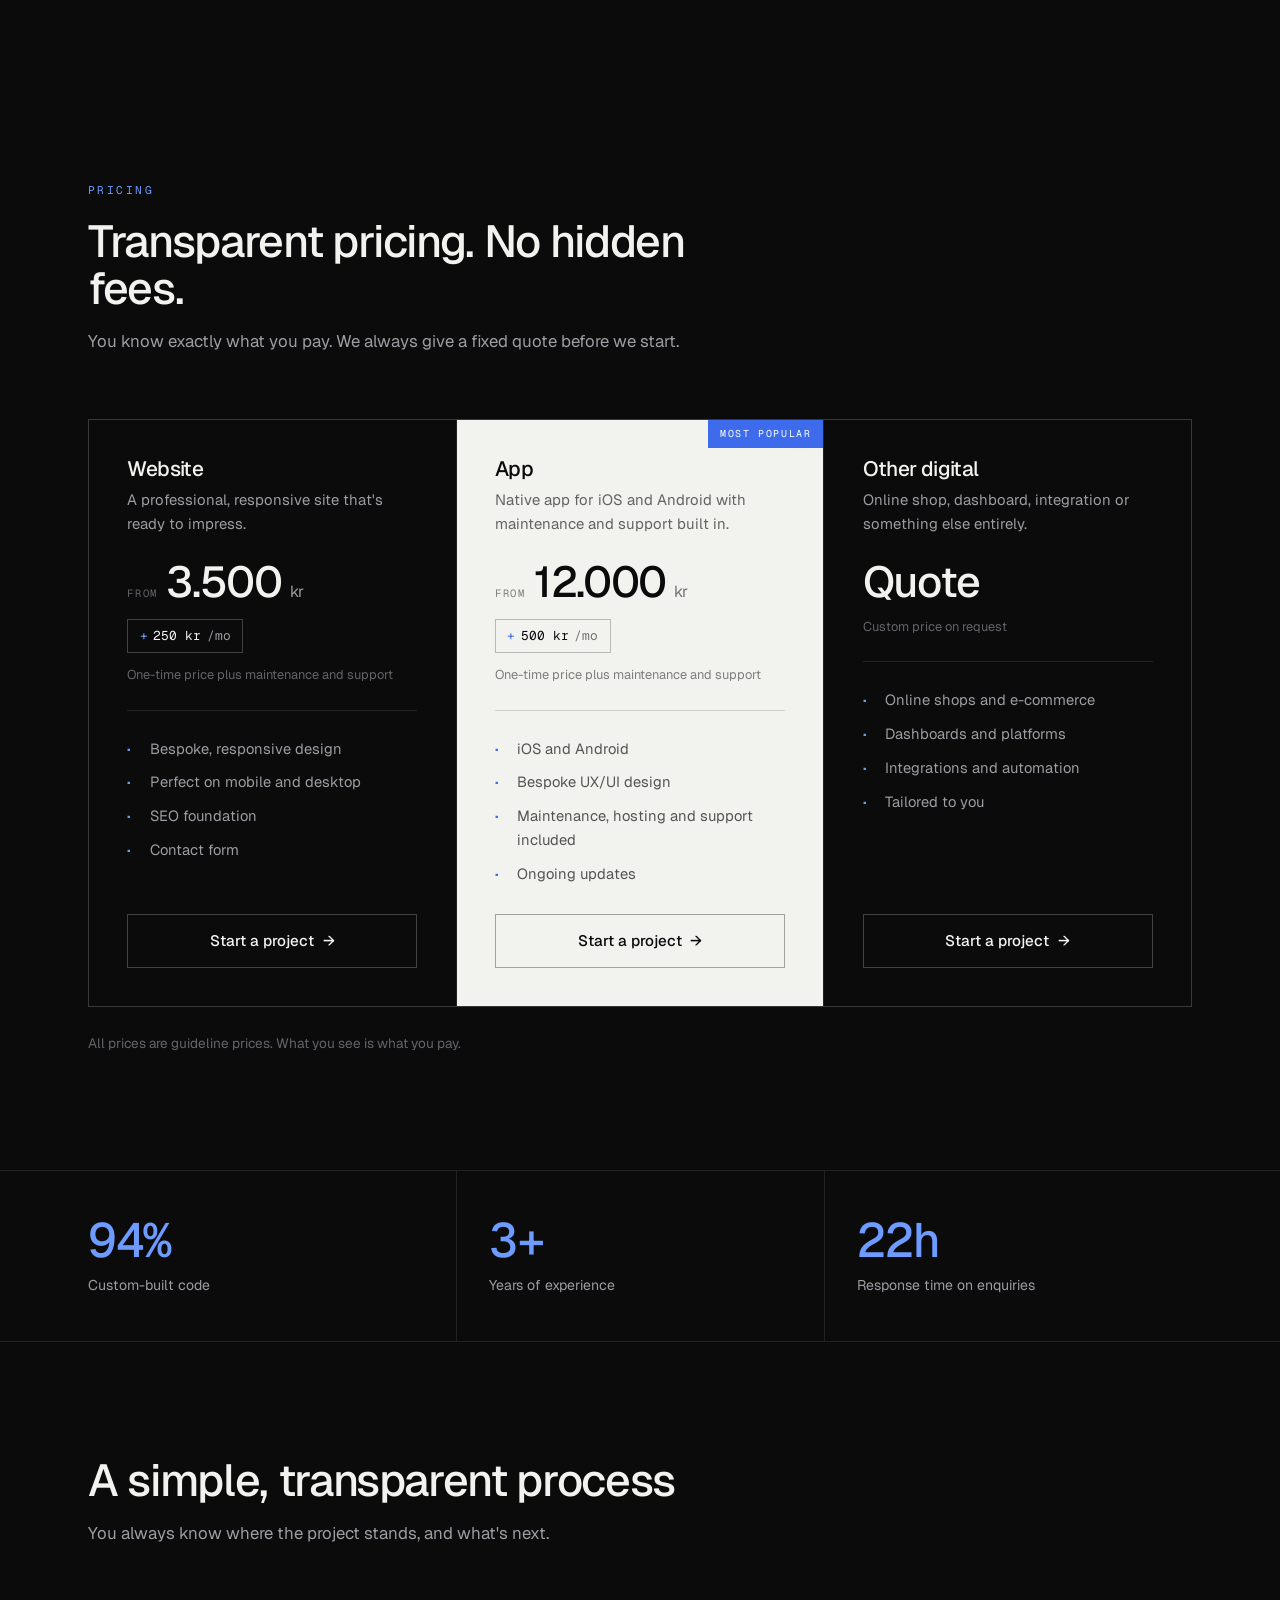
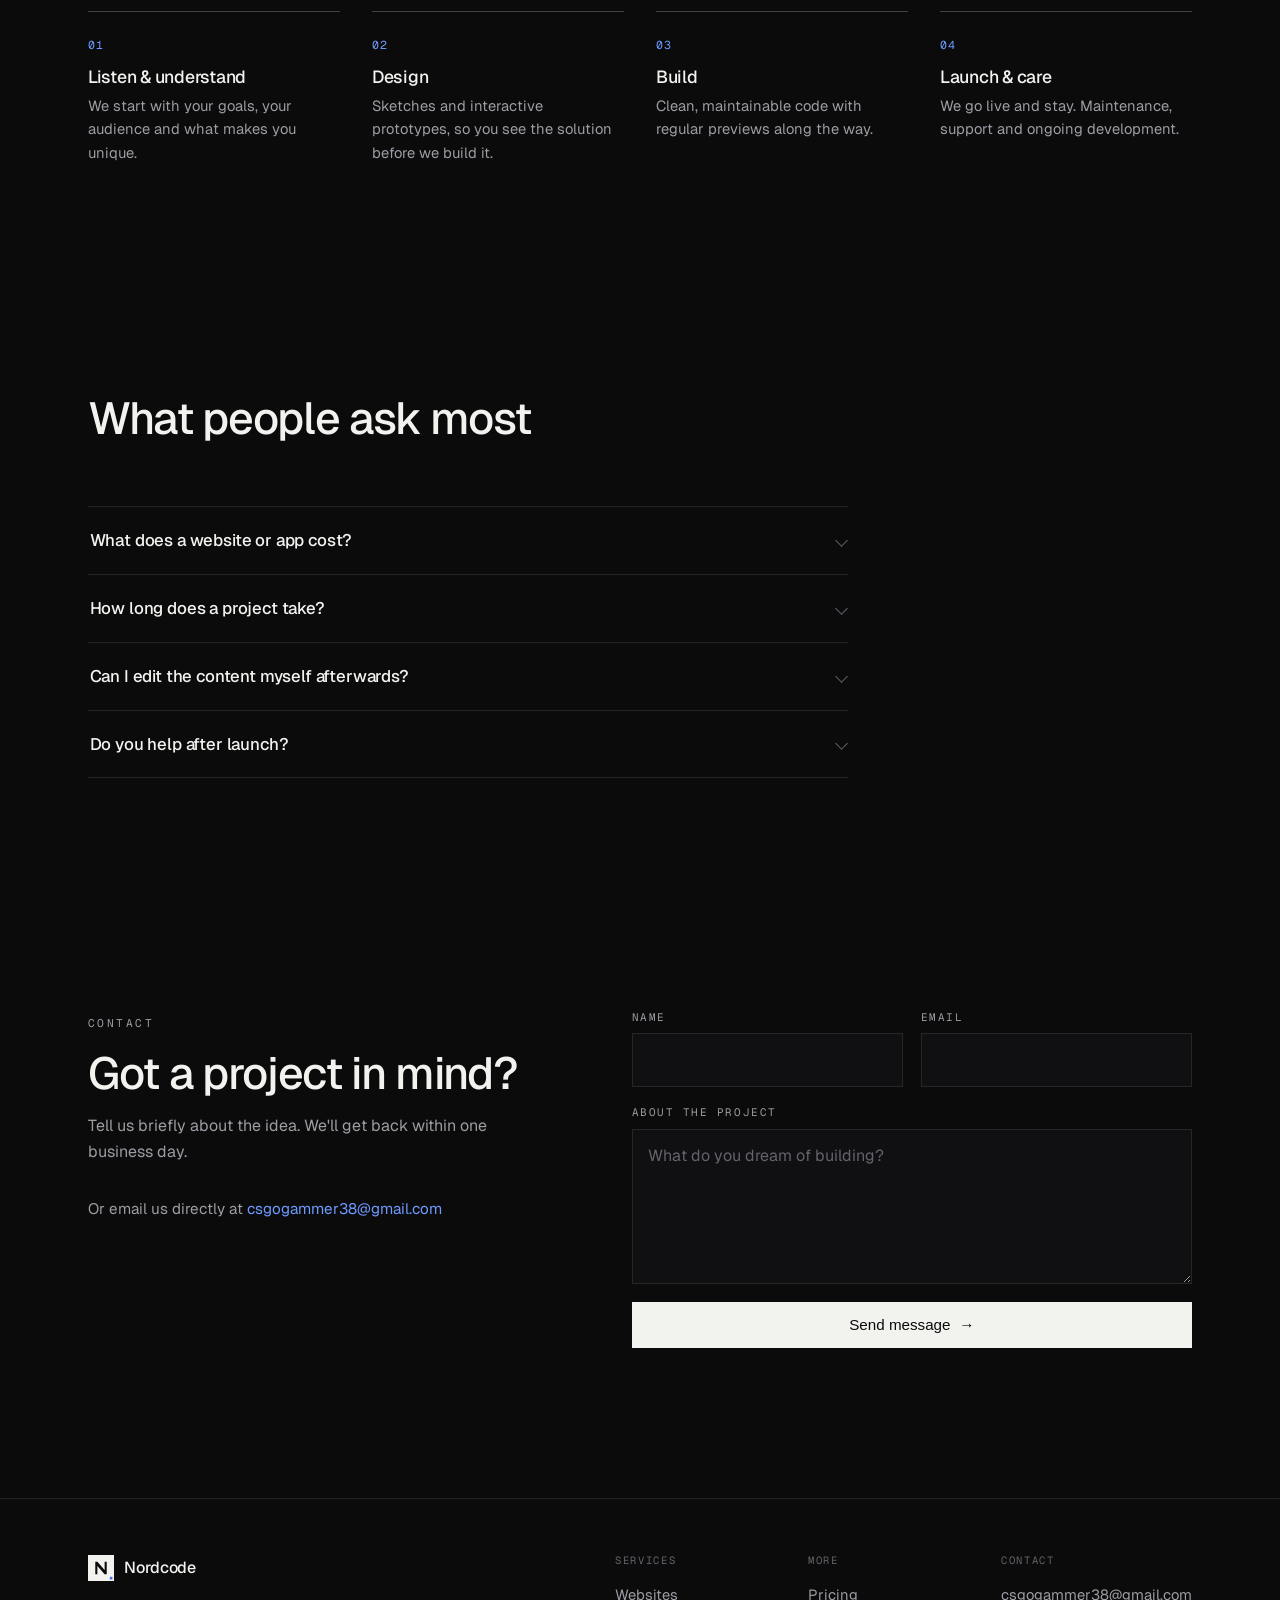
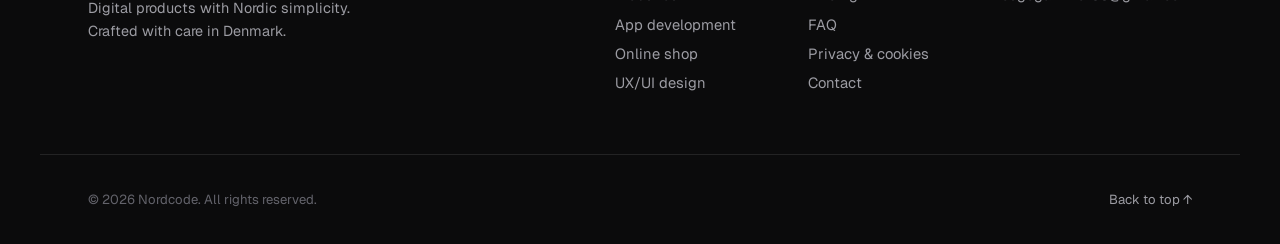
==== commit 61d4f367: "Redesign site with taste-skill design framework Apply the design-taste methodology across every page" ====
--- a/index.html
+++ b/index.html
@@ -4,12 +4,12 @@
   <meta charset="UTF-8" />
   <meta name="viewport" content="width=device-width, initial-scale=1.0" />
 
-  <title>Nordcode — Hjemmesider, apps og digitale produkter</title>
-  <meta name="description" content="Nordcode er et dansk digitalt studie, der designer og bygger hjemmesider, apps og skræddersyede digitale produkter med nordisk enkelhed og høj kvalitet. Hjemmeside fra 3.500 kr." />
+  <title>Nordcode · Hjemmesider, apps og digitale produkter</title>
+  <meta name="description" content="Nordcode er et dansk digitalt studie, der designer og bygger hjemmesider, apps og skræddersyede digitale produkter med nordisk enkelhed. Hjemmeside fra 3.500 kr." />
   <meta name="keywords" content="hjemmeside, webdesign, app udvikling, webshop, digitalt studie, Nordcode, hjemmeside Danmark, app udvikler" />
   <meta name="author" content="Nordcode" />
   <meta name="robots" content="index, follow, max-image-preview:large" />
-  <meta name="theme-color" content="#070f1a" />
+  <meta name="theme-color" content="#0b0b0c" />
   <meta name="geo.region" content="DK" />
   <meta name="geo.placename" content="Danmark" />
   <meta name="apple-mobile-web-app-capable" content="yes" />
@@ -21,31 +21,31 @@
   <!-- Open Graph -->
   <meta property="og:type" content="website" />
   <meta property="og:site_name" content="Nordcode" />
-  <meta property="og:title" content="Nordcode — Hjemmesider, apps og digitale produkter" />
+  <meta property="og:title" content="Nordcode · Hjemmesider, apps og digitale produkter" />
   <meta property="og:description" content="Vi designer og bygger hjemmesider, apps og digitale produkter med nordisk enkelhed. Hjemmeside fra 3.500 kr." />
   <meta property="og:url" content="https://nordcodestudio.com/" />
   <meta property="og:image" content="https://nordcodestudio.com/og-image.png" />
   <meta property="og:image:width" content="1200" />
   <meta property="og:image:height" content="630" />
-  <meta property="og:image:alt" content="Nordcode — Vi bygger digitale produkter, folk husker." />
+  <meta property="og:image:alt" content="Nordcode. Digitale produkter, folk husker." />
   <meta property="og:locale" content="da_DK" />
   <meta property="og:locale:alternate" content="en_US" />
 
   <!-- Twitter -->
   <meta name="twitter:card" content="summary_large_image" />
-  <meta name="twitter:title" content="Nordcode — Hjemmesider, apps og digitale produkter" />
+  <meta name="twitter:title" content="Nordcode · Hjemmesider, apps og digitale produkter" />
   <meta name="twitter:description" content="Vi designer og bygger hjemmesider, apps og digitale produkter med nordisk enkelhed." />
   <meta name="twitter:image" content="https://nordcodestudio.com/og-image.png" />
 
   <!-- Icons & manifest -->
-  <link rel="icon" type="image/svg+xml" href="data:image/svg+xml,%3Csvg xmlns='http://www.w3.org/2000/svg' viewBox='0 0 100 100'%3E%3Cdefs%3E%3ClinearGradient id='g' x1='0' y1='0' x2='1' y2='1'%3E%3Cstop offset='0' stop-color='%2356c7ff'/%3E%3Cstop offset='1' stop-color='%237affd1'/%3E%3C/linearGradient%3E%3C/defs%3E%3Crect width='100' height='100' rx='24' fill='%23070f1a'/%3E%3Cpath d='M28 73V27h7.5l29 31V27H72v46h-7.5L35.5 42v31z' fill='url(%23g)'/%3E%3C/svg%3E" />
+  <link rel="icon" type="image/svg+xml" href="data:image/svg+xml,%3Csvg xmlns='http://www.w3.org/2000/svg' viewBox='0 0 100 100'%3E%3Crect width='100' height='100' fill='%230b0b0c'/%3E%3Cpath d='M28 74V26h8l28 32V26h8v48h-8L36 42v32z' fill='%23f2f2ef'/%3E%3Crect x='84' y='84' width='10' height='10' fill='%236e9bff'/%3E%3C/svg%3E" />
   <link rel="icon" type="image/png" sizes="192x192" href="icon-192.png" />
   <link rel="apple-touch-icon" href="apple-touch-icon.png" />
   <link rel="manifest" href="site.webmanifest" />
 
   <link rel="preconnect" href="https://fonts.googleapis.com" />
   <link rel="preconnect" href="https://fonts.gstatic.com" crossorigin />
-  <link href="https://fonts.googleapis.com/css2?family=Space+Grotesk:wght@400;500;600;700&family=Inter:wght@400;450;500;600&display=swap" rel="stylesheet" />
+  <link href="https://fonts.googleapis.com/css2?family=Geist:wght@400;500;600&family=Geist+Mono:wght@400;500&display=swap" rel="stylesheet" />
   <link rel="stylesheet" href="styles.css" />
 
   <!-- Structured data -->
@@ -62,7 +62,7 @@
         "logo": "https://nordcodestudio.com/icon-512.png",
         "email": "csgogammer38@gmail.com",
         "description": "Nordcode designer og udvikler hjemmesider, apps og skræddersyede digitale produkter med nordisk enkelhed.",
-        "slogan": "Vi bygger digitale produkter, folk husker.",
+        "slogan": "Digitale produkter, folk husker.",
         "areaServed": { "@type": "Country", "name": "Danmark" },
         "knowsLanguage": ["da", "en"],
         "priceRange": "fra 3.500 kr",
@@ -71,7 +71,7 @@
           "@type": "OfferCatalog",
           "name": "Ydelser",
           "itemListElement": [
-            { "@type": "Offer", "price": "3500", "priceCurrency": "DKK", "itemOffered": { "@type": "Service", "name": "Hjemmeside", "description": "Hurtige, responsive og søgemaskinevenlige hjemmesider — fra landingsside til fuldt CMS." } },
+            { "@type": "Offer", "price": "3500", "priceCurrency": "DKK", "itemOffered": { "@type": "Service", "name": "Hjemmeside", "description": "Hurtige, responsive og søgemaskinevenlige hjemmesider. Fra landingsside til fuldt CMS." } },
             { "@type": "Offer", "price": "12000", "priceCurrency": "DKK", "itemOffered": { "@type": "Service", "name": "App", "description": "Native og cross-platform apps til iOS og Android." } },
             { "@type": "Offer", "itemOffered": { "@type": "Service", "name": "Diverse digitalt", "description": "Webshops, dashboards, integrationer og automatiseringer." } }
           ]
@@ -88,7 +88,7 @@
       {
         "@type": "FAQPage",
         "mainEntity": [
-          { "@type": "Question", "name": "Hvad koster en hjemmeside eller app?", "acceptedAnswer": { "@type": "Answer", "text": "Det afhænger af omfang. En enkel landingsside starter typisk lavt, mens større platforme og apps er mere omfattende. Vi giver altid et klart tilbud, før vi går i gang — ingen overraskelser." } },
+          { "@type": "Question", "name": "Hvad koster en hjemmeside eller app?", "acceptedAnswer": { "@type": "Answer", "text": "Det afhænger af omfang. En enkel landingsside starter typisk lavt, mens større platforme og apps er mere omfattende. Vi giver altid et klart tilbud, før vi går i gang. Ingen overraskelser." } },
           { "@type": "Question", "name": "Hvor lang tid tager et projekt?", "acceptedAnswer": { "@type": "Answer", "text": "En mindre hjemmeside kan være klar på få uger. Større projekter planlægger vi i faser, så du ser fremgang løbende." } },
           { "@type": "Question", "name": "Kan jeg selv redigere indholdet bagefter?", "acceptedAnswer": { "@type": "Answer", "text": "Ja. Vi bygger gerne med et brugervenligt CMS, så du nemt kan opdatere tekster, billeder og priser selv." } },
           { "@type": "Question", "name": "Hjælper I efter lancering?", "acceptedAnswer": { "@type": "Answer", "text": "Absolut. Vi tilbyder drift, support og videreudvikling, så din løsning bliver ved med at virke og vokse med dig." } }
@@ -99,50 +99,55 @@
   </script>
 </head>
 <body>
-  <div class="scroll-progress" aria-hidden="true"></div>
   <div class="grain" aria-hidden="true"></div>
-  <div class="cursor-glow" aria-hidden="true"></div>
+  <div id="top-sentinel" aria-hidden="true"></div>
 
   <header class="site-header" id="top">
-    <a href="#top" class="brand" aria-label="Nordcode">
-      <svg class="brand-mark" viewBox="0 0 100 100" width="34" height="34" aria-hidden="true">
-        <defs>
-          <linearGradient id="bm" x1="0" y1="0" x2="1" y2="1">
-            <stop offset="0" stop-color="#56c7ff" /><stop offset="1" stop-color="#7affd1" />
-          </linearGradient>
-        </defs>
-        <rect width="100" height="100" rx="24" fill="url(#bm)" />
-        <path d="M28 73V27h7.5l29 31V27H72v46h-7.5L35.5 42v31z" fill="#070f1a" />
-      </svg>
-      <span class="brand-name">Nordcode</span>
-    </a>
-    <div class="header-actions">
-      <nav class="nav" aria-label="Hovednavigation">
-        <a href="#ydelser" data-i18n="nav.services">Ydelser</a>
-        <a href="#priser" data-i18n="nav.pricing">Priser</a>
-        <a href="#proces" data-i18n="footer.proces">Proces</a>
-        <a href="#kontakt" class="nav-cta" data-i18n="nav.cta">Start projekt</a>
-      </nav>
-      <button class="lang-toggle" type="button" aria-label="Sprog / Language">
-        <span data-lang="da">DA</span><span class="sep">/</span><span data-lang="en">EN</span>
-      </button>
-      <button class="nav-toggle" aria-label="Menu" aria-expanded="false">
-        <span></span><span></span><span></span>
-      </button>
+    <div class="header-inner">
+      <a href="#top" class="brand" aria-label="Nordcode">
+        <svg class="brand-mark" viewBox="0 0 100 100" width="30" height="30" aria-hidden="true">
+          <rect width="100" height="100" fill="#f2f2ef" />
+          <path d="M28 74V26h8l28 32V26h8v48h-8L36 42v32z" fill="#0b0b0c" />
+          <rect x="84" y="84" width="10" height="10" fill="#3d6bec" />
+        </svg>
+        <span class="brand-name">Nordcode</span>
+      </a>
+      <div class="header-actions">
+        <nav class="nav" aria-label="Hovednavigation">
+          <a href="#ydelser" data-i18n="nav.services">Ydelser</a>
+          <a href="#priser" data-i18n="nav.pricing">Priser</a>
+          <a href="#proces" data-i18n="nav.process">Proces</a>
+          <a href="#kontakt" class="nav-cta" data-i18n="nav.cta">Start et projekt</a>
+        </nav>
+        <button class="lang-toggle" type="button" aria-label="Sprog / Language">
+          <span data-lang="da">DA</span><span class="sep">/</span><span data-lang="en">EN</span>
+        </button>
+        <button class="nav-toggle" aria-label="Menu" aria-expanded="false">
+          <span></span><span></span><span></span>
+        </button>
+      </div>
     </div>
   </header>
 
   <main>
     <!-- ===== Hero ===== -->
     <section class="hero">
-      <canvas class="hero-canvas" aria-hidden="true"></canvas>
-      <div class="hero-inner">
-        <p class="pill reveal"><span class="dot"></span> <span data-i18n="hero.pill">Digitalt studie · Danmark · Ledige fra Q3</span></p>
-        <h1 class="reveal" data-i18n="hero.title">Vi bygger digitale produkter,<br /> folk <span class="grad">husker</span>.</h1>
-        <p class="lead reveal" data-i18n="hero.lead">Nordcode designer og udvikler hjemmesider, apps og skræddersyede løsninger — med nordisk enkelhed, omhu i detaljen og kode, der holder i årevis.</p>
+      <div class="hero-copy">
+        <p class="hero-kicker reveal"><span class="dot"></span><span data-i18n="hero.kicker">Digitalt studie · Danmark</span></p>
+        <h1 class="reveal" data-i18n="hero.title">Digitale produkter,<br />folk <span class="accent">husker</span>.</h1>
+        <p class="lead reveal" data-i18n="hero.lead">Nordcode designer og udvikler hjemmesider og apps med nordisk enkelhed og kode, der holder i årevis.</p>
         <div class="hero-actions reveal">
           <a href="#kontakt" class="btn btn-primary" data-i18n="hero.cta1">Start et projekt <span class="arrow">→</span></a>
-          <a href="#ydelser" class="btn btn-ghost" data-i18n="hero.cta2">Se vores ydelser</a>
+          <a href="#ydelser" class="btn btn-ghost" data-i18n="hero.cta2">Se ydelser</a>
+        </div>
+      </div>
+      <div class="hero-visual reveal" role="img" aria-label="Abstrakt nordisk gradient med Nordcodes bomærke">
+        <span class="hv-label tl">Nordcode · 2026</span>
+        <span class="hv-label br">56.26° N / 9.50° Ø<br />Danmark</span>
+        <div class="hv-mark" aria-hidden="true">
+          <svg viewBox="0 0 100 100">
+            <path d="M28 74V26h8l28 32V26h8v48h-8L36 42v32z" fill="#f2f2ef" fill-opacity="0.92" />
+          </svg>
         </div>
       </div>
     </section>
@@ -150,63 +155,52 @@
     <!-- ===== Marquee ===== -->
     <div class="marquee" aria-hidden="true">
       <div class="marquee-track">
-        <span>Webdesign</span><span>·</span><span>iOS &amp; Android</span><span>·</span>
-        <span>Webshops</span><span>·</span><span>Brand &amp; identitet</span><span>·</span>
-        <span>UX/UI</span><span>·</span><span>Automatisering</span><span>·</span>
-        <span>SEO</span><span>·</span><span>Vedligehold</span><span>·</span>
-        <span>Webdesign</span><span>·</span><span>iOS &amp; Android</span><span>·</span>
-        <span>Webshops</span><span>·</span><span>Brand &amp; identitet</span><span>·</span>
-        <span>UX/UI</span><span>·</span><span>Automatisering</span><span>·</span>
-        <span>SEO</span><span>·</span><span>Vedligehold</span><span>·</span>
+        <span>Webdesign</span><span>iOS &amp; Android</span><span>Webshops</span><span>UX/UI</span>
+        <span>SEO</span><span>Automatisering</span><span>Vedligehold</span><span>Integration</span>
+        <span>Webdesign</span><span>iOS &amp; Android</span><span>Webshops</span><span>UX/UI</span>
+        <span>SEO</span><span>Automatisering</span><span>Vedligehold</span><span>Integration</span>
       </div>
     </div>
 
-    <!-- ===== Services ===== -->
+    <!-- ===== Services (numbered rows) ===== -->
     <section class="section" id="ydelser">
       <div class="section-head reveal">
-        <p class="eyebrow" data-i18n="services.eyebrow">Ydelser</p>
-        <h2 data-i18n="services.title">Alt det digitale — samlet ét sted</h2>
-        <p class="section-sub" data-i18n="services.sub">Fra første skitse til lancering og videreudvikling. Vi tager ansvar for hele rejsen, så du kan koncentrere dig om din forretning.</p>
-      </div>
-      <div class="cards">
-        <article class="card reveal">
-          <span class="card-no">01</span>
-          <div class="card-icon">
-            <svg viewBox="0 0 24 24" fill="none" stroke="currentColor" stroke-width="1.6"><rect x="3" y="4" width="18" height="14" rx="2"/><path d="M3 9h18M8 21h8"/></svg>
-          </div>
+        <h2 data-i18n="services.title">Alt det digitale, samlet ét sted</h2>
+        <p class="section-sub" data-i18n="services.sub">Fra første skitse til lancering og videreudvikling. Vi tager ansvar for hele rejsen.</p>
+      </div>
+      <div class="svc-list">
+        <a class="svc-row reveal" href="hjemmesider/">
+          <span class="svc-no">01</span>
           <h3 data-i18n="svc1.title">Hjemmesider</h3>
-          <p data-i18n="svc1.desc">Hurtige, responsive og søgemaskinevenlige sider — fra elegant landingsside til fuldt CMS, du selv kan redigere.</p>
-          <ul class="tag-list"><li data-i18n="svc1.t1">Design</li><li data-i18n="svc1.t2">Udvikling</li><li data-i18n="svc1.t3">SEO</li></ul>
-          <a class="card-link" href="hjemmesider/" data-i18n="card.more">Læs mere →</a>
-        </article>
-        <article class="card reveal">
-          <span class="card-no">02</span>
-          <div class="card-icon">
-            <svg viewBox="0 0 24 24" fill="none" stroke="currentColor" stroke-width="1.6"><rect x="7" y="2" width="10" height="20" rx="2.5"/><path d="M11 18h2"/></svg>
-          </div>
+          <p data-i18n="svc1.desc">Hurtige, responsive og søgemaskinevenlige sider. Fra landingsside til fuldt CMS, du selv kan redigere.</p>
+          <span class="svc-arrow" aria-hidden="true">→</span>
+        </a>
+        <a class="svc-row reveal" href="apps/">
+          <span class="svc-no">02</span>
           <h3 data-i18n="svc2.title">Apps</h3>
-          <p data-i18n="svc2.desc">Native og cross-platform apps til iOS og Android, bygget til at føles hurtige, intuitive og pålidelige.</p>
-          <ul class="tag-list"><li data-i18n="svc2.t1">iOS</li><li data-i18n="svc2.t2">Android</li><li data-i18n="svc2.t3">UX</li></ul>
-          <a class="card-link" href="apps/" data-i18n="card.more">Læs mere →</a>
-        </article>
-        <article class="card reveal">
-          <span class="card-no">03</span>
-          <div class="card-icon">
-            <svg viewBox="0 0 24 24" fill="none" stroke="currentColor" stroke-width="1.6"><path d="M12 3l2.5 5.5L20 11l-5.5 2.5L12 19l-2.5-5.5L4 11l5.5-2.5z"/></svg>
-          </div>
-          <h3 data-i18n="svc3.title">Diverse digitalt</h3>
-          <p data-i18n="svc3.desc">Webshops, dashboards, automatiseringer og integrationer. Har du en idé, finder vi den rigtige løsning.</p>
-          <ul class="tag-list"><li data-i18n="svc3.t1">E-handel</li><li data-i18n="svc3.t2">Integration</li><li data-i18n="svc3.t3">Automatisering</li></ul>
-          <a class="card-link" href="webshop/" data-i18n="card.more">Læs mere →</a>
-        </article>
+          <p data-i18n="svc2.desc">Native og cross-platform apps til iOS og Android, bygget til at føles hurtige og pålidelige.</p>
+          <span class="svc-arrow" aria-hidden="true">→</span>
+        </a>
+        <a class="svc-row reveal" href="webshop/">
+          <span class="svc-no">03</span>
+          <h3 data-i18n="svc3.title">Webshop &amp; e-handel</h3>
+          <p data-i18n="svc3.desc">Overskuelige webshops med betaling, lager og en checkout, der ikke står i vejen for salget.</p>
+          <span class="svc-arrow" aria-hidden="true">→</span>
+        </a>
+        <a class="svc-row reveal" href="ux-ui/">
+          <span class="svc-no">04</span>
+          <h3 data-i18n="svc4.title">UX/UI-design</h3>
+          <p data-i18n="svc4.desc">Brugervenlige flows og grænseflader, der gør det enkelt at handle, tilmelde sig eller tage kontakt.</p>
+          <span class="svc-arrow" aria-hidden="true">→</span>
+        </a>
       </div>
     </section>
 
     <!-- ===== Pricing ===== -->
-    <section class="section pricing" id="priser">
-      <div class="section-head center reveal">
+    <section class="section" id="priser">
+      <div class="section-head reveal">
         <p class="eyebrow" data-i18n="pricing.eyebrow">Priser</p>
-        <h2 data-i18n="pricing.title">Gennemsigtige priser — ingen skjulte gebyrer</h2>
+        <h2 data-i18n="pricing.title">Gennemsigtige priser. Ingen skjulte gebyrer.</h2>
         <p class="section-sub" data-i18n="pricing.sub">Du ved præcis, hvad du betaler. Vi giver altid et fast tilbud, før vi går i gang.</p>
       </div>
       <div class="price-grid">
@@ -216,33 +210,33 @@
           <div class="price-block">
             <div class="price"><span class="price-from" data-i18n="price.from">Fra</span><span class="amount">3.500</span><span class="cur">kr</span></div>
             <div class="price-mo"><span class="mo-plus">+</span><span class="mo-amount">250 kr</span><span class="mo-per" data-i18n="price.per">/md</span></div>
-            <p class="price-note" data-i18n="price.note">Engangspris + drift &amp; support</p>
+            <p class="price-note" data-i18n="price.note">Engangspris plus drift og support</p>
           </div>
           <ul class="price-list">
             <li data-i18n="price1.l1">Skræddersyet, responsivt design</li>
-            <li data-i18n="price1.l2">Perfekt på mobil &amp; desktop</li>
+            <li data-i18n="price1.l2">Perfekt på mobil og desktop</li>
             <li data-i18n="price1.l3">SEO-grundopsætning</li>
             <li data-i18n="price1.l4">Kontaktformular</li>
           </ul>
-          <a href="#kontakt" class="btn btn-ghost" data-i18n="price1.cta">Få et tilbud</a>
+          <a href="#kontakt" class="btn btn-ghost" data-i18n="price.cta">Start et projekt <span class="arrow">→</span></a>
         </article>
 
         <article class="price-card featured reveal">
           <span class="price-badge" data-i18n="price.badge">Mest populær</span>
           <h3 data-i18n="price2.title">App</h3>
-          <p class="price-desc" data-i18n="price2.desc">Native app til iOS &amp; Android — med drift og support indbygget.</p>
+          <p class="price-desc" data-i18n="price2.desc">Native app til iOS og Android med drift og support indbygget.</p>
           <div class="price-block">
             <div class="price"><span class="price-from" data-i18n="price.from">Fra</span><span class="amount">12.000</span><span class="cur">kr</span></div>
             <div class="price-mo"><span class="mo-plus">+</span><span class="mo-amount">500 kr</span><span class="mo-per" data-i18n="price.per">/md</span></div>
-            <p class="price-note" data-i18n="price.note">Engangspris + drift &amp; support</p>
+            <p class="price-note" data-i18n="price.note">Engangspris plus drift og support</p>
           </div>
           <ul class="price-list">
-            <li data-i18n="price2.l1">iOS &amp; Android</li>
+            <li data-i18n="price2.l1">iOS og Android</li>
             <li data-i18n="price2.l2">Skræddersyet UX/UI-design</li>
-            <li data-i18n="price2.l3">Drift, hosting &amp; support inkluderet</li>
+            <li data-i18n="price2.l3">Drift, hosting og support inkluderet</li>
             <li data-i18n="price2.l4">Løbende opdateringer</li>
           </ul>
-          <a href="#kontakt" class="btn btn-primary" data-i18n="price2.cta">Start et projekt <span class="arrow">→</span></a>
+          <a href="#kontakt" class="btn btn-ghost" data-i18n="price.cta">Start et projekt <span class="arrow">→</span></a>
         </article>
 
         <article class="price-card reveal">
@@ -253,20 +247,20 @@
             <p class="price-note" data-i18n="price3.note">Skræddersyet pris efter behov</p>
           </div>
           <ul class="price-list">
-            <li data-i18n="price3.l1">Webshops &amp; e-handel</li>
-            <li data-i18n="price3.l2">Dashboards &amp; platforme</li>
-            <li data-i18n="price3.l3">Integrationer &amp; automatisering</li>
+            <li data-i18n="price3.l1">Webshops og e-handel</li>
+            <li data-i18n="price3.l2">Dashboards og platforme</li>
+            <li data-i18n="price3.l3">Integrationer og automatisering</li>
             <li data-i18n="price3.l4">Skræddersyet til dig</li>
           </ul>
-          <a href="#kontakt" class="btn btn-ghost" data-i18n="price3.cta">Kontakt os</a>
+          <a href="#kontakt" class="btn btn-ghost" data-i18n="price.cta">Start et projekt <span class="arrow">→</span></a>
         </article>
       </div>
-      <p class="price-foot reveal" data-i18n="price.foot">Alle priser er vejledende. Ingen skjulte gebyrer — det du ser, er det du betaler.</p>
+      <p class="price-foot reveal" data-i18n="price.foot">Alle priser er vejledende. Det du ser, er det du betaler.</p>
     </section>
 
     <!-- ===== Stats ===== -->
     <section class="stats-band">
-      <div class="stats-inner stats-inner-3">
+      <div class="stats-inner">
         <div class="stat reveal"><span class="stat-num" data-count="100" data-suffix-da="%" data-suffix-en="%">0</span><span class="stat-label" data-i18n="stat2.label">Skræddersyet kode</span></div>
         <div class="stat reveal"><span class="stat-num" data-count="3" data-suffix-da="+" data-suffix-en="+">0</span><span class="stat-label" data-i18n="stat3.label">Års erfaring</span></div>
         <div class="stat reveal"><span class="stat-num" data-count="24" data-suffix-da="t" data-suffix-en="h">0</span><span class="stat-label" data-i18n="stat4.label">Svartid på henvendelser</span></div>
@@ -276,28 +270,26 @@
     <!-- ===== Process ===== -->
     <section class="section" id="proces">
       <div class="section-head reveal">
-        <p class="eyebrow" data-i18n="process.eyebrow">Proces</p>
         <h2 data-i18n="process.title">En enkel, gennemsigtig proces</h2>
-        <p class="section-sub" data-i18n="process.sub">Du ved altid, hvor projektet er — og hvad næste skridt er.</p>
+        <p class="section-sub" data-i18n="process.sub">Du ved altid, hvor projektet er, og hvad næste skridt er.</p>
       </div>
       <ol class="steps">
         <li class="reveal"><span class="step-no">01</span><h3 data-i18n="step1.title">Lyt &amp; forstå</h3><p data-i18n="step1.desc">Vi starter med dine mål, din målgruppe og det, der gør jer unikke.</p></li>
         <li class="reveal"><span class="step-no">02</span><h3 data-i18n="step2.title">Design</h3><p data-i18n="step2.desc">Skitser og interaktive prototyper, så du ser løsningen før vi bygger den.</p></li>
         <li class="reveal"><span class="step-no">03</span><h3 data-i18n="step3.title">Byg</h3><p data-i18n="step3.desc">Ren, vedligeholdbar kode med løbende fremvisninger undervejs.</p></li>
-        <li class="reveal"><span class="step-no">04</span><h3 data-i18n="step4.title">Lancér &amp; pas på</h3><p data-i18n="step4.desc">Vi går live og bliver — med drift, support og videreudvikling.</p></li>
+        <li class="reveal"><span class="step-no">04</span><h3 data-i18n="step4.title">Lancér &amp; pas på</h3><p data-i18n="step4.desc">Vi går live og bliver. Drift, support og videreudvikling.</p></li>
       </ol>
     </section>
 
     <!-- ===== FAQ ===== -->
-    <section class="section faq" id="faq">
+    <section class="section" id="faq">
       <div class="section-head reveal">
-        <p class="eyebrow" data-i18n="faq.eyebrow">Spørgsmål</p>
         <h2 data-i18n="faq.title">Det spørger folk oftest om</h2>
       </div>
       <div class="accordion reveal">
         <details>
           <summary><span data-i18n="faq1.q">Hvad koster en hjemmeside eller app?</span><span class="chev" aria-hidden="true"></span></summary>
-          <div class="acc-body"><p data-i18n="faq1.a">Det afhænger af omfang. En enkel landingsside starter typisk lavt, mens større platforme og apps er mere omfattende. Vi giver altid et klart tilbud, før vi går i gang — ingen overraskelser.</p></div>
+          <div class="acc-body"><p data-i18n="faq1.a">Det afhænger af omfang. En enkel landingsside starter typisk lavt, mens større platforme og apps er mere omfattende. Vi giver altid et klart tilbud, før vi går i gang. Ingen overraskelser.</p></div>
         </details>
         <details>
           <summary><span data-i18n="faq2.q">Hvor lang tid tager et projekt?</span><span class="chev" aria-hidden="true"></span></summary>
@@ -314,13 +306,16 @@
       </div>
     </section>
 
-    <!-- ===== Contact ===== -->
-    <section class="section contact" id="kontakt">
-      <div class="contact-inner reveal">
-        <p class="eyebrow" data-i18n="contact.eyebrow">Kontakt</p>
-        <h2 data-i18n="contact.title">Har du et projekt i tankerne?</h2>
-        <p class="section-sub" data-i18n="contact.sub">Fortæl os kort om idéen — vi vender tilbage inden for én arbejdsdag.</p>
-        <form class="contact-form" novalidate>
+    <!-- ===== Contact (split) ===== -->
+    <section class="section" id="kontakt">
+      <div class="contact-grid">
+        <div class="contact-info reveal">
+          <p class="eyebrow" data-i18n="contact.eyebrow">Kontakt</p>
+          <h2 data-i18n="contact.title">Har du et projekt i tankerne?</h2>
+          <p data-i18n="contact.sub">Fortæl os kort om idéen. Vi vender tilbage inden for én arbejdsdag.</p>
+          <p class="contact-alt" data-i18n="contact.alt">Eller skriv direkte til <a href="mailto:csgogammer38@gmail.com">csgogammer38@gmail.com</a></p>
+        </div>
+        <form class="contact-form reveal" novalidate>
           <div class="field">
             <label for="name" data-i18n="form.name">Navn</label>
             <input id="name" name="name" type="text" autocomplete="name" required />
@@ -331,13 +326,12 @@
           </div>
           <div class="field field-full">
             <label for="message" data-i18n="form.message">Om projektet</label>
-            <textarea id="message" name="message" rows="4" data-i18n-ph="form.ph" placeholder="Hvad drømmer du om at bygge?" required></textarea>
+            <textarea id="message" name="message" rows="5" data-i18n-ph="form.ph" placeholder="Hvad drømmer du om at bygge?" required></textarea>
           </div>
           <input type="text" name="_honey" class="hp-field" tabindex="-1" autocomplete="off" aria-hidden="true" />
           <button type="submit" class="btn btn-primary" data-i18n="form.cta">Send besked <span class="arrow">→</span></button>
           <p class="form-status" role="status" aria-live="polite"></p>
         </form>
-        <p class="contact-alt" data-i18n="contact.alt">Eller skriv direkte til <a href="mailto:csgogammer38@gmail.com">csgogammer38@gmail.com</a></p>
       </div>
     </section>
   </main>
@@ -346,9 +340,10 @@
     <div class="footer-top">
       <div class="footer-brand">
         <div class="brand">
-          <svg class="brand-mark" viewBox="0 0 100 100" width="30" height="30" aria-hidden="true">
-            <rect width="100" height="100" rx="24" fill="url(#bm)" />
-            <path d="M28 73V27h7.5l29 31V27H72v46h-7.5L35.5 42v31z" fill="#070f1a" />
+          <svg class="brand-mark" viewBox="0 0 100 100" width="26" height="26" aria-hidden="true">
+            <rect width="100" height="100" fill="#f2f2ef" />
+            <path d="M28 74V26h8l28 32V26h8v48h-8L36 42v32z" fill="#0b0b0c" />
+            <rect x="84" y="84" width="10" height="10" fill="#3d6bec" />
           </svg>
           <span class="brand-name">Nordcode</span>
         </div>
--- a/styles.css
+++ b/styles.css
@@ -1,24 +1,22 @@
 /* =====================================================
-   Nord Studio — premium one-pager
+   Nordcode · design system
+   Locked: dark theme · sharp corners · one accent
+   Type: Geist (display/body) + Geist Mono (labels)
    ===================================================== */
 :root {
-  --bg: #070f1a;
-  --bg-2: #0a1726;
-  --surface: rgba(255, 255, 255, 0.035);
-  --surface-2: rgba(255, 255, 255, 0.06);
-  --border: rgba(180, 210, 235, 0.12);
-  --border-strong: rgba(180, 210, 235, 0.24);
-  --ink: #eaf2fb;
-  --ink-soft: #97abc2;
-  --ink-faint: #64788f;
-  --accent: #56c7ff;
-  --accent-2: #7affd1;
-  --grad: linear-gradient(110deg, #56c7ff, #7affd1);
-  --radius: 20px;
-  --radius-sm: 14px;
-  --maxw: 1160px;
+  --bg: #0b0b0c;
+  --bg-2: #101013;
+  --panel: #121215;
+  --line: rgba(242, 242, 239, 0.10);
+  --line-strong: rgba(242, 242, 239, 0.24);
+  --ink: #f2f2ef;
+  --muted: #9c9ca3;
+  --faint: #63636b;
+  --accent: #6e9bff;
+  --accent-deep: #3d6bec;
+  --maxw: 1200px;
+  --gutter: clamp(1.25rem, 4vw, 3rem);
   --ease: cubic-bezier(0.22, 1, 0.36, 1);
-  --shadow: 0 30px 80px -30px rgba(0, 0, 0, 0.6);
 }
 
 * { box-sizing: border-box; }
@@ -26,397 +24,418 @@
 
 body {
   margin: 0;
-  font-family: "Inter", system-ui, sans-serif;
+  font-family: "Geist", system-ui, sans-serif;
+  background: var(--bg);
   color: var(--ink);
-  background: var(--bg);
-  line-height: 1.65;
+  line-height: 1.6;
+  font-size: 1rem;
+  -webkit-font-smoothing: antialiased;
   overflow-x: hidden;
-  -webkit-font-smoothing: antialiased;
-  font-feature-settings: "cv05", "ss01";
-}
-
-h1, h2, h3, h4, .brand-name, .stat-num {
-  font-family: "Space Grotesk", "Inter", sans-serif;
-  line-height: 1.08;
-  letter-spacing: -0.025em;
+}
+
+h1, h2, h3, h4 {
+  font-weight: 500;
+  letter-spacing: -0.03em;
+  line-height: 1.05;
   margin: 0;
-  font-weight: 600;
 }
 
 a { color: inherit; text-decoration: none; }
-::selection { background: rgba(122, 255, 209, 0.25); }
-
-/* ===== Decorative layers ===== */
-.scroll-progress {
-  position: fixed; top: 0; left: 0; height: 3px; width: 0;
-  background: var(--grad); z-index: 100;
-  box-shadow: 0 0 14px rgba(86, 199, 255, 0.6);
-}
+::selection { background: rgba(110, 155, 255, 0.28); }
+
+.mono, .eyebrow, .breadcrumb, .marquee-track span {
+  font-family: "Geist Mono", ui-monospace, monospace;
+}
+
+/* ===== Texture ===== */
 .grain {
-  position: fixed; inset: 0; z-index: 1; pointer-events: none; opacity: 0.04;
+  position: fixed; inset: 0; z-index: 40; pointer-events: none; opacity: 0.05;
   background-image: url("data:image/svg+xml,%3Csvg xmlns='http://www.w3.org/2000/svg' width='160' height='160'%3E%3Cfilter id='n'%3E%3CfeTurbulence type='fractalNoise' baseFrequency='0.85' numOctaves='3'/%3E%3C/filter%3E%3Crect width='100%25' height='100%25' filter='url(%23n)'/%3E%3C/svg%3E");
   mix-blend-mode: overlay;
 }
-.cursor-glow {
-  position: fixed; top: 0; left: 0; width: 460px; height: 460px;
-  margin: -230px 0 0 -230px; border-radius: 50%; z-index: 0; pointer-events: none;
-  background: radial-gradient(circle, rgba(86, 199, 255, 0.12), transparent 65%);
-  transform: translate3d(-100vw, 0, 0); transition: opacity 0.3s; opacity: 0;
-}
-body:hover .cursor-glow { opacity: 1; }
 
 /* ===== Header ===== */
 .site-header {
   position: sticky; top: 0; z-index: 50;
+  border-bottom: 1px solid transparent;
+  transition: border-color 0.3s ease, background-color 0.3s ease;
+}
+.site-header.scrolled {
+  background: rgba(11, 11, 12, 0.82);
+  -webkit-backdrop-filter: blur(12px);
+  backdrop-filter: blur(12px);
+  border-bottom-color: var(--line);
+}
+.header-inner {
+  max-width: var(--maxw); margin: 0 auto;
   display: flex; align-items: center; justify-content: space-between; gap: 1rem;
-  padding: 0.9rem clamp(1.1rem, 4vw, 2.5rem);
-  max-width: var(--maxw); margin: 0 auto;
-}
-.site-header::before {
-  content: ""; position: absolute; inset: 0; z-index: -1;
-  background: rgba(7, 15, 26, 0.7); -webkit-backdrop-filter: blur(14px) saturate(140%); backdrop-filter: blur(14px) saturate(140%);
-  border-bottom: 1px solid transparent; opacity: 0; transition: opacity 0.35s ease;
-}
-.site-header.scrolled::before { opacity: 1; border-bottom-color: var(--border); }
-
-.brand { display: flex; align-items: center; gap: 0.65rem; font-weight: 600; }
-.brand-mark { border-radius: 9px; display: block; }
-.brand-name { font-size: 1.08rem; }
-
-.header-actions { display: flex; align-items: center; gap: 0.55rem; }
-.nav { display: flex; align-items: center; gap: 0.4rem; }
+  padding: 0 var(--gutter);
+  height: 68px;
+}
+.brand { display: flex; align-items: center; gap: 0.65rem; }
+.brand-mark { display: block; }
+.brand-name { font-weight: 500; font-size: 1rem; letter-spacing: -0.01em; }
+
+.header-actions { display: flex; align-items: center; gap: 0.25rem; }
+.nav { display: flex; align-items: center; }
+.nav a {
+  color: var(--muted); font-size: 0.9rem; padding: 0.45rem 0.8rem;
+  transition: color 0.2s;
+}
+.nav a:hover { color: var(--ink); }
+.nav-cta {
+  color: var(--bg) !important; background: var(--ink);
+  font-weight: 500; margin-left: 0.6rem;
+  padding: 0.5rem 1rem !important;
+  transition: background 0.2s;
+}
+.nav-cta:hover { background: #ffffff; }
 
 .lang-toggle {
-  display: inline-flex; align-items: center; gap: 0.35rem;
-  background: var(--surface); border: 1px solid var(--border); border-radius: 999px;
-  padding: 0.4rem 0.75rem; cursor: pointer; font-family: "Space Grotesk", sans-serif;
-  font-size: 0.8rem; letter-spacing: 0.02em; color: var(--ink-faint);
-  transition: border-color 0.2s, background 0.2s;
-}
-.lang-toggle:hover { border-color: var(--border-strong); background: var(--surface-2); }
-.lang-toggle [data-lang] { transition: color 0.2s; }
-.lang-toggle [data-lang].active { color: var(--ink); font-weight: 600; }
-.lang-toggle .sep { color: var(--ink-faint); opacity: 0.6; }
-.nav a { color: var(--ink-soft); font-size: 0.94rem; padding: 0.5rem 0.85rem; border-radius: 999px; transition: color 0.2s, background 0.2s; }
-.nav a:hover { color: var(--ink); background: var(--surface); }
-.nav-cta {
-  color: #06121f !important; background: var(--grad); font-weight: 600;
-  margin-left: 0.4rem; box-shadow: 0 8px 24px -10px rgba(86, 199, 255, 0.7);
-}
-.nav-cta:hover { background: var(--grad) !important; transform: translateY(-1px); }
+  display: inline-flex; align-items: center; gap: 0.3rem;
+  background: none; border: 1px solid var(--line); cursor: pointer;
+  padding: 0.35rem 0.6rem; margin-left: 0.6rem;
+  font-family: "Geist Mono", monospace; font-size: 0.72rem;
+  color: var(--faint); letter-spacing: 0.04em;
+  transition: border-color 0.2s;
+}
+.lang-toggle:hover { border-color: var(--line-strong); }
+.lang-toggle [data-lang].active { color: var(--ink); }
+.lang-toggle .sep { opacity: 0.5; }
 
 .nav-toggle { display: none; flex-direction: column; gap: 5px; background: none; border: 0; cursor: pointer; padding: 8px; }
-.nav-toggle span { width: 24px; height: 2px; background: var(--ink); border-radius: 2px; transition: transform 0.3s, opacity 0.3s; }
-.nav-toggle[aria-expanded="true"] span:nth-child(1) { transform: translateY(7px) rotate(45deg); }
+.nav-toggle span { width: 22px; height: 1.5px; background: var(--ink); transition: transform 0.3s, opacity 0.3s; }
+.nav-toggle[aria-expanded="true"] span:nth-child(1) { transform: translateY(6.5px) rotate(45deg); }
 .nav-toggle[aria-expanded="true"] span:nth-child(2) { opacity: 0; }
-.nav-toggle[aria-expanded="true"] span:nth-child(3) { transform: translateY(-7px) rotate(-45deg); }
+.nav-toggle[aria-expanded="true"] span:nth-child(3) { transform: translateY(-6.5px) rotate(-45deg); }
 
 /* ===== Buttons ===== */
 .btn {
-  display: inline-flex; align-items: center; gap: 0.5rem; justify-content: center;
-  padding: 0.9rem 1.6rem; border-radius: 999px; font-weight: 600; font-size: 0.98rem;
-  cursor: pointer; border: 1px solid transparent; position: relative;
-  transition: transform 0.2s var(--ease), box-shadow 0.25s, background 0.2s, border-color 0.2s;
+  display: inline-flex; align-items: center; gap: 0.55rem; justify-content: center;
+  padding: 0.85rem 1.5rem; font-weight: 500; font-size: 0.95rem;
+  border: 1px solid transparent; cursor: pointer;
+  transition: background 0.2s, border-color 0.2s, color 0.2s;
 }
 .btn .arrow { transition: transform 0.25s var(--ease); }
 .btn:hover .arrow { transform: translateX(4px); }
-.btn:hover { transform: translateY(-2px); }
-.btn-primary { background: var(--grad); color: #06121f; box-shadow: 0 14px 34px -12px rgba(86, 199, 255, 0.65); }
-.btn-primary:hover { box-shadow: 0 18px 44px -12px rgba(86, 199, 255, 0.8); }
-.btn-ghost { border-color: var(--border-strong); color: var(--ink); background: var(--surface); }
-.btn-ghost:hover { background: var(--surface-2); border-color: var(--accent); }
-
-/* ===== Layout ===== */
-.section { max-width: var(--maxw); margin: 0 auto; padding: clamp(4.5rem, 9vw, 8rem) clamp(1.1rem, 4vw, 2.5rem); position: relative; z-index: 2; }
+.btn-primary { background: var(--ink); color: var(--bg); }
+.btn-primary:hover { background: #ffffff; }
+.btn-primary:disabled { opacity: 0.6; cursor: wait; }
+.btn-ghost { border-color: var(--line-strong); color: var(--ink); background: transparent; }
+.btn-ghost:hover { border-color: var(--ink); }
+
+/* ===== Layout primitives ===== */
+.section {
+  max-width: var(--maxw); margin: 0 auto;
+  padding: clamp(4rem, 9vw, 7.5rem) var(--gutter);
+}
 .eyebrow {
-  display: inline-block; text-transform: uppercase; letter-spacing: 0.2em;
-  font-size: 0.76rem; font-weight: 600; color: var(--accent-2); margin: 0 0 0.9rem;
-}
-.section-head { max-width: 660px; margin-bottom: 3.2rem; }
-.section-head h2 { font-size: clamp(1.9rem, 4.2vw, 2.9rem); margin-bottom: 0.9rem; }
-.section-sub { color: var(--ink-soft); margin: 0; font-size: 1.05rem; }
-
-/* ===== Hero ===== */
-.hero { position: relative; max-width: 100%; overflow: hidden; padding: clamp(3.5rem, 9vw, 7rem) clamp(1.1rem, 4vw, 2.5rem) clamp(2.5rem, 6vw, 4.5rem); }
-.hero::after {
-  content: ""; position: absolute; inset: 0; z-index: 1; pointer-events: none;
+  display: inline-block; font-size: 0.7rem; text-transform: uppercase;
+  letter-spacing: 0.22em; color: var(--accent); margin: 0 0 1.1rem;
+}
+.section-head { max-width: 640px; margin-bottom: clamp(2.5rem, 5vw, 4rem); }
+.section-head h2 { font-size: clamp(1.9rem, 4vw, 2.8rem); }
+.section-sub { color: var(--muted); margin: 1rem 0 0; font-size: 1.05rem; max-width: 55ch; }
+
+/* ===== Hero (asymmetric split) ===== */
+.hero {
+  max-width: var(--maxw); margin: 0 auto;
+  padding: clamp(3rem, 7vh, 5.5rem) var(--gutter) clamp(3rem, 7vw, 5rem);
+  display: grid; grid-template-columns: minmax(0, 7fr) minmax(0, 5fr);
+  gap: clamp(2rem, 5vw, 4.5rem); align-items: center;
+}
+.hero-copy .hero-kicker {
+  font-family: "Geist Mono", monospace; font-size: 0.72rem;
+  text-transform: uppercase; letter-spacing: 0.2em; color: var(--faint);
+  margin: 0 0 1.6rem; display: flex; align-items: center; gap: 0.7rem;
+}
+.hero-kicker .dot { width: 6px; height: 6px; background: var(--accent); flex-shrink: 0; }
+.hero h1 {
+  font-size: clamp(2.5rem, 4.6vw, 4.2rem);
+  letter-spacing: -0.04em; line-height: 1.02;
+  margin: 0 0 1.5rem;
+  text-wrap: balance;
+}
+.hero h1 .accent { color: var(--accent); }
+.hero .lead { color: var(--muted); font-size: clamp(1.05rem, 1.6vw, 1.2rem); max-width: 44ch; margin: 0 0 2.2rem; }
+.hero-actions { display: flex; gap: 0.8rem; flex-wrap: wrap; }
+
+.hero-visual {
+  position: relative; border: 1px solid var(--line);
+  width: 100%; max-width: 100%;
+  aspect-ratio: 4 / 5; min-height: 320px; overflow: hidden;
   background:
-    radial-gradient(900px 500px at 72% 8%, rgba(86, 199, 255, 0.16), transparent 60%),
-    radial-gradient(700px 480px at 18% 30%, rgba(122, 255, 209, 0.12), transparent 60%);
-}
-.hero-canvas { position: absolute; inset: 0; width: 100%; height: 100%; z-index: 0; opacity: 0.55; }
-.hero-inner { position: relative; z-index: 2; max-width: 880px; margin: 0 auto; text-align: center; }
-.pill {
-  display: inline-flex; align-items: center; gap: 0.55rem; font-size: 0.85rem; color: var(--ink-soft);
-  padding: 0.45rem 1rem; border: 1px solid var(--border); border-radius: 999px;
-  background: var(--surface); -webkit-backdrop-filter: blur(6px); backdrop-filter: blur(6px); margin-bottom: 1.6rem;
-}
-.pill .dot { width: 8px; height: 8px; border-radius: 50%; background: var(--accent-2); box-shadow: 0 0 0 0 rgba(122,255,209,0.6); animation: pulse 2.2s infinite; }
-@keyframes pulse { 0% { box-shadow: 0 0 0 0 rgba(122,255,209,0.55); } 70% { box-shadow: 0 0 0 8px rgba(122,255,209,0); } 100% { box-shadow: 0 0 0 0 rgba(122,255,209,0); } }
-.hero h1 { font-size: clamp(2.5rem, 7vw, 5rem); margin: 0 auto 1.5rem; font-weight: 600; }
-.hero .grad { background: var(--grad); -webkit-background-clip: text; -webkit-text-fill-color: transparent; background-clip: text; color: transparent; }
-.hero .lead { max-width: 640px; margin: 0 auto 2.3rem; font-size: clamp(1.08rem, 2vw, 1.25rem); color: var(--ink-soft); }
-.hero-actions { display: flex; gap: 0.9rem; justify-content: center; flex-wrap: wrap; }
-.hero-trust { margin-top: 2.6rem; display: flex; align-items: center; gap: 0.8rem; justify-content: center; flex-wrap: wrap; color: var(--ink-soft); font-size: 0.92rem; }
-.stars { color: #ffd479; letter-spacing: 2px; font-size: 0.95rem; }
+    radial-gradient(120% 90% at 80% 0%, rgba(110, 155, 255, 0.32), transparent 55%),
+    radial-gradient(90% 70% at 15% 95%, rgba(61, 107, 236, 0.22), transparent 60%),
+    radial-gradient(60% 50% at 60% 55%, rgba(242, 242, 239, 0.05), transparent 70%),
+    var(--bg-2);
+}
+.hero-visual::after {
+  content: ""; position: absolute; inset: 0;
+  background-image:
+    linear-gradient(var(--line) 1px, transparent 1px),
+    linear-gradient(90deg, var(--line) 1px, transparent 1px);
+  background-size: 56px 56px;
+  mask-image: radial-gradient(100% 100% at 50% 40%, #000 30%, transparent 85%);
+  -webkit-mask-image: radial-gradient(100% 100% at 50% 40%, #000 30%, transparent 85%);
+}
+.hero-visual .hv-label {
+  position: absolute; font-family: "Geist Mono", monospace;
+  font-size: 0.66rem; letter-spacing: 0.14em; text-transform: uppercase;
+  color: var(--muted); z-index: 2;
+}
+.hv-label.tl { top: 1rem; left: 1.1rem; }
+.hv-label.br { bottom: 1rem; right: 1.1rem; text-align: right; }
+.hero-visual .hv-mark {
+  position: absolute; inset: 0; display: grid; place-items: center; z-index: 2;
+}
+.hero-visual .hv-mark svg { width: clamp(90px, 32%, 150px); opacity: 0.9; }
 
 /* ===== Marquee ===== */
-.marquee { position: relative; z-index: 2; overflow: hidden; border-block: 1px solid var(--border); padding: 1.1rem 0; background: rgba(255,255,255,0.015);
-  -webkit-mask-image: linear-gradient(90deg, transparent, #000 12%, #000 88%, transparent);
-          mask-image: linear-gradient(90deg, transparent, #000 12%, #000 88%, transparent); }
-.marquee-track { display: inline-flex; gap: 2.2rem; align-items: center; white-space: nowrap; animation: scroll 32s linear infinite; }
-.marquee-track span { font-family: "Space Grotesk", sans-serif; font-size: 1.05rem; color: var(--ink-soft); font-weight: 500; }
-.marquee-track span:nth-child(even) { color: var(--accent); opacity: 0.5; }
+.marquee {
+  border-block: 1px solid var(--line); overflow: hidden; padding: 0.85rem 0;
+  -webkit-mask-image: linear-gradient(90deg, transparent, #000 10%, #000 90%, transparent);
+          mask-image: linear-gradient(90deg, transparent, #000 10%, #000 90%, transparent);
+}
+.marquee-track { display: inline-flex; gap: 3rem; white-space: nowrap; animation: scroll 40s linear infinite; }
+.marquee-track span {
+  font-size: 0.72rem; text-transform: uppercase; letter-spacing: 0.2em; color: var(--faint);
+}
 @keyframes scroll { to { transform: translateX(-50%); } }
 
-/* ===== Cards ===== */
-.cards { display: grid; grid-template-columns: repeat(3, 1fr); gap: 1.4rem; }
-.card {
-  position: relative; background: var(--surface); border: 1px solid var(--border);
-  border-radius: var(--radius); padding: 2.2rem 1.9rem; overflow: hidden;
-  transition: transform 0.35s var(--ease), background 0.35s, border-color 0.35s;
-}
-.card::before {
-  content: ""; position: absolute; inset: 0; border-radius: inherit; padding: 1px;
-  background: var(--grad); -webkit-mask: linear-gradient(#000 0 0) content-box, linear-gradient(#000 0 0);
-  -webkit-mask-composite: xor; mask-composite: exclude; opacity: 0; transition: opacity 0.35s;
-}
-.card:hover { transform: translateY(-8px); background: var(--surface-2); }
-.card:hover::before { opacity: 1; }
-.card-no { position: absolute; top: 1.4rem; right: 1.6rem; font-family: "Space Grotesk", sans-serif; font-size: 0.85rem; color: var(--ink-faint); }
-.card-icon { width: 52px; height: 52px; display: grid; place-items: center; border-radius: var(--radius-sm); background: var(--surface-2); border: 1px solid var(--border); margin-bottom: 1.3rem; color: var(--accent); }
-.card-icon svg { width: 24px; height: 24px; }
-.card h3 { font-size: 1.35rem; margin-bottom: 0.55rem; }
-.card p { color: var(--ink-soft); margin: 0 0 1.4rem; }
-.tag-list { display: flex; flex-wrap: wrap; gap: 0.5rem; list-style: none; padding: 0; margin: 0; }
-.tag-list li { font-size: 0.77rem; padding: 0.32rem 0.75rem; border: 1px solid var(--border); border-radius: 999px; color: var(--ink-soft); }
-
-/* ===== Work ===== */
-.work-grid { display: grid; grid-template-columns: repeat(2, 1fr); gap: 1.5rem; }
-.work { border-radius: var(--radius); overflow: hidden; border: 1px solid var(--border); background: var(--surface); transition: transform 0.35s var(--ease), border-color 0.35s; }
-.work:hover { transform: translateY(-8px); border-color: var(--border-strong); }
-.work-thumb { aspect-ratio: 16 / 10; display: grid; place-items: center; padding: 1.6rem; background: linear-gradient(150deg, var(--c1), var(--c2)); position: relative; overflow: hidden; }
-.work-thumb::after { content: ""; position: absolute; inset: 0; background: radial-gradient(120% 80% at 50% -20%, rgba(255,255,255,0.18), transparent 60%); }
-
-/* browser mockup */
-.browser { width: 100%; max-width: 320px; border-radius: 12px; overflow: hidden; background: #0c1320; box-shadow: 0 22px 50px -18px rgba(0,0,0,0.6); border: 1px solid rgba(255,255,255,0.08); }
-.browser-bar { display: flex; gap: 6px; padding: 9px 11px; background: rgba(255,255,255,0.06); }
-.browser-bar i { width: 9px; height: 9px; border-radius: 50%; background: rgba(255,255,255,0.25); }
-.browser-body { padding: 1.6rem 1.2rem 2rem; display: flex; flex-direction: column; gap: 0.3rem; }
-.browser-body span { font-family: "Space Grotesk", sans-serif; font-size: 1.5rem; font-weight: 700; color: #fff; }
-.browser-body em { font-style: normal; color: rgba(255,255,255,0.6); font-size: 0.82rem; }
-.browser-body.dash { background: repeating-linear-gradient(transparent, transparent 22px, rgba(255,255,255,0.05) 22px, rgba(255,255,255,0.05) 23px); }
-
-/* phone mockup */
-.phone { width: 132px; aspect-ratio: 9/18; border-radius: 22px; background: #0c1320; border: 2px solid rgba(255,255,255,0.12); position: relative; box-shadow: 0 22px 50px -18px rgba(0,0,0,0.6); overflow: hidden; }
-.phone-notch { position: absolute; top: 8px; left: 50%; transform: translateX(-50%); width: 44px; height: 7px; border-radius: 999px; background: rgba(255,255,255,0.18); }
-.phone-body { padding: 2.4rem 0.9rem; display: flex; flex-direction: column; gap: 0.25rem; height: 100%; justify-content: center; }
-.phone-body span { font-family: "Space Grotesk", sans-serif; font-size: 1.25rem; font-weight: 700; color: #fff; }
-.phone-body em { font-style: normal; color: rgba(255,255,255,0.6); font-size: 0.74rem; }
-
-.work-meta { padding: 1.2rem 1.4rem; display: flex; align-items: center; gap: 0.8rem; }
-.work-meta h3 { font-size: 1.15rem; }
-.work-meta p { margin: 0; color: var(--ink-soft); font-size: 0.86rem; flex: 1; }
-.work-tag { font-size: 0.74rem; padding: 0.3rem 0.7rem; border-radius: 999px; border: 1px solid var(--border); color: var(--accent-2); }
+/* ===== Services (numbered rows) ===== */
+.svc-list { border-top: 1px solid var(--line); }
+.svc-row {
+  display: grid; grid-template-columns: 4rem minmax(0, 1.1fr) minmax(0, 1.6fr) auto;
+  align-items: center; gap: clamp(1rem, 3vw, 2.5rem);
+  padding: clamp(1.4rem, 3vw, 2.1rem) 0;
+  border-bottom: 1px solid var(--line);
+  transition: background 0.25s;
+}
+.svc-row:hover { background: rgba(242, 242, 239, 0.025); }
+.svc-no { font-family: "Geist Mono", monospace; font-size: 0.78rem; color: var(--faint); }
+.svc-row h3 { font-size: clamp(1.25rem, 2.4vw, 1.7rem); letter-spacing: -0.02em; }
+.svc-row p { color: var(--muted); margin: 0; font-size: 0.95rem; max-width: 46ch; }
+.svc-arrow {
+  font-family: "Geist Mono", monospace; color: var(--faint); font-size: 1.1rem;
+  transition: color 0.2s, transform 0.25s var(--ease);
+}
+.svc-row:hover .svc-arrow { color: var(--accent); transform: translateX(4px); }
 
 /* ===== Pricing ===== */
-.section-head.center { margin-left: auto; margin-right: auto; text-align: center; }
-.price-grid { display: grid; grid-template-columns: repeat(3, 1fr); gap: 1.4rem; align-items: stretch; }
+.price-grid { display: grid; grid-template-columns: repeat(3, 1fr); gap: 1px; background: var(--line); border: 1px solid var(--line); }
 .price-card {
-  position: relative; display: flex; flex-direction: column;
-  background: var(--surface); border: 1px solid var(--border); border-radius: var(--radius);
-  padding: 2.2rem 1.9rem; transition: transform 0.35s var(--ease), border-color 0.35s, background 0.35s;
-}
-.price-card:hover { transform: translateY(-8px); border-color: var(--border-strong); }
-.price-card.featured {
-  background: linear-gradient(180deg, rgba(86,199,255,0.08), var(--surface));
-  border-color: transparent; box-shadow: var(--shadow);
-}
-.price-card.featured::before {
-  content: ""; position: absolute; inset: 0; border-radius: inherit; padding: 1px;
-  background: var(--grad); -webkit-mask: linear-gradient(#000 0 0) content-box, linear-gradient(#000 0 0);
-  -webkit-mask-composite: xor; mask-composite: exclude; pointer-events: none;
-}
+  display: flex; flex-direction: column; position: relative;
+  background: var(--bg); padding: clamp(1.8rem, 3vw, 2.5rem);
+}
+.price-card.featured { background: var(--ink); color: var(--bg); }
 .price-badge {
-  position: absolute; top: -12px; left: 50%; transform: translateX(-50%);
-  background: var(--grad); color: #06121f; font-size: 0.74rem; font-weight: 600;
-  padding: 0.32rem 0.85rem; border-radius: 999px; white-space: nowrap;
-  box-shadow: 0 8px 20px -8px rgba(86,199,255,0.7);
-}
-.price-card h3 { font-size: 1.35rem; margin-bottom: 0.5rem; }
-.price-desc { color: var(--ink-soft); margin: 0 0 1.4rem; font-size: 0.96rem; min-height: 2.8em; }
-.price-block { margin-bottom: 1.7rem; padding-bottom: 1.5rem; border-bottom: 1px solid var(--border); }
-.price { display: flex; align-items: baseline; gap: 0.45rem; flex-wrap: wrap; }
-.price-from { font-size: 0.74rem; text-transform: uppercase; letter-spacing: 0.14em; color: var(--ink-faint); align-self: center; }
-.price .amount { font-family: "Space Grotesk", sans-serif; font-size: 2.7rem; font-weight: 700; line-height: 1; background: var(--grad); -webkit-background-clip: text; -webkit-text-fill-color: transparent; background-clip: text; color: transparent; }
-.price .cur { color: var(--ink-soft); font-size: 1.05rem; font-weight: 500; }
-.price-mo { display: inline-flex; align-items: baseline; gap: 0.3rem; margin-top: 0.85rem; padding: 0.4rem 0.9rem; border: 1px solid var(--border); border-radius: 999px; background: var(--surface-2); }
-.price-mo .mo-plus { color: var(--accent-2); font-weight: 700; }
-.price-mo .mo-amount { font-family: "Space Grotesk", sans-serif; font-weight: 600; color: var(--ink); font-size: 1rem; }
-.price-mo .mo-per { color: var(--ink-soft); font-size: 0.85rem; }
-.price-note { color: var(--ink-faint); font-size: 0.82rem; margin: 0.85rem 0 0; }
-.price-list { list-style: none; padding: 0; margin: 0 0 1.8rem; display: flex; flex-direction: column; gap: 0.7rem; flex: 1; }
-.price-list li { position: relative; padding-left: 1.7rem; color: var(--ink-soft); font-size: 0.95rem; }
-.price-list li::before {
-  content: ""; position: absolute; left: 0; top: 0.35em; width: 14px; height: 8px;
-  border-left: 2px solid var(--accent-2); border-bottom: 2px solid var(--accent-2);
-  transform: rotate(-45deg);
-}
+  position: absolute; top: 0; right: 0;
+  font-family: "Geist Mono", monospace; font-size: 0.62rem;
+  text-transform: uppercase; letter-spacing: 0.16em;
+  background: var(--accent-deep); color: #fff;
+  padding: 0.4rem 0.75rem;
+}
+.price-card h3 { font-size: 1.3rem; margin-bottom: 0.5rem; }
+.price-desc { color: var(--muted); margin: 0 0 1.6rem; font-size: 0.93rem; }
+.price-card.featured .price-desc { color: rgba(11, 11, 12, 0.62); }
+.price-block { margin-bottom: 1.6rem; padding-bottom: 1.5rem; border-bottom: 1px solid var(--line); }
+.price-card.featured .price-block { border-bottom-color: rgba(11, 11, 12, 0.14); }
+.price { display: flex; align-items: baseline; gap: 0.5rem; flex-wrap: wrap; }
+.price-from { font-family: "Geist Mono", monospace; font-size: 0.66rem; text-transform: uppercase; letter-spacing: 0.16em; color: var(--faint); }
+.price-card.featured .price-from { color: rgba(11, 11, 12, 0.5); }
+.price .amount { font-size: clamp(2.1rem, 3.5vw, 2.7rem); font-weight: 500; letter-spacing: -0.03em; line-height: 1; }
+.price .cur { color: var(--muted); font-size: 1rem; }
+.price-card.featured .cur { color: rgba(11, 11, 12, 0.55); }
+.price-mo {
+  display: inline-flex; align-items: baseline; gap: 0.35rem; margin-top: 0.9rem;
+  font-family: "Geist Mono", monospace; font-size: 0.8rem;
+  border: 1px solid var(--line-strong); padding: 0.35rem 0.7rem;
+}
+.price-card.featured .price-mo { border-color: rgba(11, 11, 12, 0.25); }
+.price-mo .mo-plus { color: var(--accent); }
+.price-card.featured .mo-plus { color: var(--accent-deep); }
+.price-mo .mo-per { color: var(--muted); }
+.price-card.featured .mo-per { color: rgba(11, 11, 12, 0.55); }
+.price-note { color: var(--faint); font-size: 0.8rem; margin: 0.8rem 0 0; }
+.price-card.featured .price-note { color: rgba(11, 11, 12, 0.5); }
+.price-list { list-style: none; padding: 0; margin: 0 0 1.8rem; display: flex; flex-direction: column; gap: 0.65rem; flex: 1; }
+.price-list li { position: relative; padding-left: 1.4rem; color: var(--muted); font-size: 0.92rem; }
+.price-card.featured .price-list li { color: rgba(11, 11, 12, 0.68); }
+.price-list li::before { content: "·"; position: absolute; left: 0; color: var(--accent); font-weight: 700; }
+.price-card.featured .price-list li::before { color: var(--accent-deep); }
 .price-card .btn { width: 100%; margin-top: auto; }
-.price-foot { text-align: center; color: var(--ink-faint); font-size: 0.92rem; margin: 2.4rem 0 0; }
-
-/* ===== Stats band ===== */
-.stats-band { border-block: 1px solid var(--border); background: linear-gradient(180deg, rgba(255,255,255,0.02), transparent); position: relative; z-index: 2; }
-.stats-inner { max-width: var(--maxw); margin: 0 auto; padding: clamp(2.5rem, 5vw, 3.6rem) clamp(1.1rem, 4vw, 2.5rem); display: grid; grid-template-columns: repeat(4, 1fr); gap: 1.5rem; text-align: center; }
-.stats-inner-3 { grid-template-columns: repeat(3, 1fr); max-width: 760px; }
-.stat-num { display: block; font-size: clamp(2.2rem, 5vw, 3.2rem); font-weight: 700; background: var(--grad); -webkit-background-clip: text; -webkit-text-fill-color: transparent; background-clip: text; color: transparent; }
-.stat-label { color: var(--ink-soft); font-size: 0.92rem; }
-
-/* ===== Steps ===== */
-.steps { list-style: none; padding: 0; margin: 0; display: grid; grid-template-columns: repeat(4, 1fr); gap: 1.6rem; }
-.steps li { position: relative; border-top: 2px solid var(--border); padding-top: 1.3rem; transition: border-color 0.35s; }
-.steps li:hover { border-top-color: var(--accent); }
-.step-no { font-family: "Space Grotesk", sans-serif; font-size: 0.95rem; color: var(--accent); font-weight: 600; }
-.steps h3 { font-size: 1.18rem; margin: 0.6rem 0 0.45rem; }
-.steps p { color: var(--ink-soft); margin: 0; font-size: 0.96rem; }
-
-/* ===== Testimonials ===== */
-.quotes { display: grid; grid-template-columns: repeat(3, 1fr); gap: 1.4rem; }
-.quote { margin: 0; background: var(--surface); border: 1px solid var(--border); border-radius: var(--radius); padding: 1.9rem; display: flex; flex-direction: column; gap: 1rem; transition: transform 0.35s var(--ease), border-color 0.35s; }
-.quote:hover { transform: translateY(-6px); border-color: var(--border-strong); }
-.quote blockquote { margin: 0; font-size: 1.04rem; color: var(--ink); line-height: 1.6; }
-.quote figcaption { display: flex; align-items: center; gap: 0.8rem; margin-top: auto; }
-.avatar { width: 42px; height: 42px; border-radius: 50%; display: grid; place-items: center; font-family: "Space Grotesk", sans-serif; font-weight: 600; font-size: 0.9rem; color: #06121f; background: var(--a, var(--accent)); flex-shrink: 0; }
-.quote figcaption span:last-child { display: flex; flex-direction: column; font-size: 0.86rem; color: var(--ink-soft); }
-.quote figcaption strong { color: var(--ink); font-size: 0.95rem; }
+.price-card.featured .btn-ghost { border-color: rgba(11, 11, 12, 0.35); color: var(--bg); }
+.price-card.featured .btn-ghost:hover { border-color: var(--bg); }
+.price-foot { color: var(--faint); font-size: 0.85rem; margin: 1.6rem 0 0; }
+
+/* ===== Stats ===== */
+.stats-band { border-block: 1px solid var(--line); }
+.stats-inner {
+  max-width: var(--maxw); margin: 0 auto;
+  display: grid; grid-template-columns: repeat(3, 1fr);
+  padding: 0 var(--gutter);
+}
+.stat { padding: clamp(1.8rem, 4vw, 2.8rem) clamp(1rem, 2.5vw, 2rem); border-left: 1px solid var(--line); }
+.stat:first-child { border-left: 0; padding-left: 0; }
+.stat-num { display: block; font-size: clamp(2rem, 4.5vw, 3rem); font-weight: 500; letter-spacing: -0.03em; line-height: 1.05; color: var(--accent); font-family: "Geist Mono", monospace; }
+.stat-label { display: block; color: var(--muted); font-size: 0.88rem; margin-top: 0.5rem; }
+
+/* ===== Process ===== */
+.steps { list-style: none; padding: 0; margin: 0; display: grid; grid-template-columns: repeat(4, 1fr); gap: clamp(1.2rem, 2.5vw, 2rem); }
+.steps li { border-top: 1px solid var(--line-strong); padding-top: 1.2rem; }
+.step-no { font-family: "Geist Mono", monospace; font-size: 0.72rem; color: var(--accent); letter-spacing: 0.1em; }
+.steps h3 { font-size: 1.1rem; margin: 0.7rem 0 0.45rem; letter-spacing: -0.015em; }
+.steps p { color: var(--muted); margin: 0; font-size: 0.92rem; }
 
 /* ===== FAQ ===== */
-.accordion { max-width: 780px; }
-.accordion details { border-bottom: 1px solid var(--border); }
-.accordion summary { list-style: none; cursor: pointer; padding: 1.3rem 0.2rem; font-family: "Space Grotesk", sans-serif; font-size: 1.1rem; font-weight: 500; display: flex; align-items: center; justify-content: space-between; gap: 1rem; transition: color 0.2s; }
+.accordion { max-width: 760px; border-top: 1px solid var(--line); }
+.accordion details { border-bottom: 1px solid var(--line); }
+.accordion summary {
+  list-style: none; cursor: pointer; padding: 1.25rem 0.1rem;
+  font-size: 1.05rem; font-weight: 500; letter-spacing: -0.01em;
+  display: flex; align-items: center; justify-content: space-between; gap: 1rem;
+  transition: color 0.2s;
+}
 .accordion summary::-webkit-details-marker { display: none; }
 .accordion summary:hover { color: var(--accent); }
-.chev { width: 12px; height: 12px; border-right: 2px solid currentColor; border-bottom: 2px solid currentColor; transform: rotate(45deg); transition: transform 0.3s var(--ease); flex-shrink: 0; color: var(--ink-soft); }
-.accordion details[open] .chev { transform: rotate(-135deg); color: var(--accent); }
-.acc-body { overflow: hidden; }
-.acc-body p { margin: 0 0 1.3rem; color: var(--ink-soft); max-width: 640px; }
-.accordion details[open] .acc-body { animation: accordion 0.4s var(--ease); }
-@keyframes accordion { from { opacity: 0; transform: translateY(-6px); } to { opacity: 1; transform: none; } }
-
-/* ===== Contact ===== */
-.contact { z-index: 2; }
-.contact-inner {
-  max-width: 760px; margin: 0 auto; text-align: center; position: relative; overflow: hidden;
-  background: linear-gradient(180deg, rgba(86,199,255,0.06), var(--surface)); border: 1px solid var(--border-strong);
-  border-radius: 28px; padding: clamp(2.4rem, 5vw, 4rem); box-shadow: var(--shadow);
-}
-.contact-inner::before { content: ""; position: absolute; top: -40%; left: 50%; width: 600px; height: 400px; transform: translateX(-50%); background: radial-gradient(circle, rgba(122,255,209,0.12), transparent 60%); pointer-events: none; }
-.contact-inner h2 { font-size: clamp(1.9rem, 4.2vw, 2.8rem); margin-bottom: 0.6rem; }
-.contact-form { display: grid; grid-template-columns: 1fr 1fr; gap: 1rem; margin: 2.2rem 0 1rem; text-align: left; position: relative; }
-.field { display: flex; flex-direction: column; gap: 0.4rem; }
-.field-full { grid-column: 1 / -1; }
-.field label { font-size: 0.84rem; color: var(--ink-soft); }
-.field input, .field textarea {
-  font: inherit; color: var(--ink); background: rgba(5, 12, 22, 0.7); border: 1px solid var(--border);
-  border-radius: 12px; padding: 0.85rem 1rem; resize: vertical; transition: border-color 0.2s, box-shadow 0.2s;
-}
-.field input::placeholder, .field textarea::placeholder { color: var(--ink-faint); }
-.field input:focus, .field textarea:focus { outline: none; border-color: var(--accent); box-shadow: 0 0 0 3px rgba(86,199,255,0.15); }
-.contact-form .btn { grid-column: 1 / -1; }
-.form-status { grid-column: 1 / -1; margin: 0; min-height: 1.2em; font-size: 0.92rem; color: var(--accent-2); }
-.hp-field { position: absolute !important; left: -9999px !important; width: 1px; height: 1px; opacity: 0; pointer-events: none; }
-.contact-alt { color: var(--ink-soft); margin: 0.6rem 0 0; }
+.chev {
+  width: 9px; height: 9px; flex-shrink: 0;
+  border-right: 1.5px solid var(--faint); border-bottom: 1.5px solid var(--faint);
+  transform: rotate(45deg); transition: transform 0.3s var(--ease);
+}
+.accordion details[open] .chev { transform: rotate(-135deg); border-color: var(--accent); }
+.acc-body p { margin: 0 0 1.3rem; color: var(--muted); max-width: 62ch; font-size: 0.95rem; }
+.accordion details[open] .acc-body { animation: accordion 0.35s var(--ease); }
+@keyframes accordion { from { opacity: 0; transform: translateY(-5px); } to { opacity: 1; transform: none; } }
+
+/* ===== Contact (split) ===== */
+.contact-grid {
+  display: grid; grid-template-columns: minmax(0, 1fr) minmax(0, 1.2fr);
+  gap: clamp(2.5rem, 6vw, 5rem); align-items: start;
+}
+.contact-info h2 { font-size: clamp(1.9rem, 4vw, 2.8rem); margin-bottom: 1rem; }
+.contact-info p { color: var(--muted); max-width: 40ch; }
+.contact-alt { margin-top: 2rem; font-size: 0.95rem; color: var(--muted); }
 .contact-alt a { color: var(--accent); border-bottom: 1px solid transparent; transition: border-color 0.2s; }
 .contact-alt a:hover { border-bottom-color: var(--accent); }
 
+.contact-form { display: grid; grid-template-columns: 1fr 1fr; gap: 1.1rem; }
+.field { display: flex; flex-direction: column; gap: 0.45rem; }
+.field-full { grid-column: 1 / -1; }
+.field label { font-family: "Geist Mono", monospace; font-size: 0.68rem; text-transform: uppercase; letter-spacing: 0.14em; color: var(--muted); }
+.field input, .field textarea {
+  font: inherit; color: var(--ink); background: var(--bg-2);
+  border: 1px solid var(--line); padding: 0.8rem 0.95rem; resize: vertical;
+  transition: border-color 0.2s;
+}
+.field input::placeholder, .field textarea::placeholder { color: var(--faint); }
+.field input:focus, .field textarea:focus { outline: none; border-color: var(--accent); }
+.contact-form .btn { grid-column: 1 / -1; }
+.form-status { grid-column: 1 / -1; margin: 0; min-height: 1.2em; font-size: 0.9rem; color: var(--accent); }
+.hp-field { position: absolute !important; left: -9999px !important; width: 1px; height: 1px; opacity: 0; pointer-events: none; }
+
 /* ===== Footer ===== */
-.site-footer { max-width: var(--maxw); margin: 0 auto; padding: 3.5rem clamp(1.1rem, 4vw, 2.5rem) 2.5rem; position: relative; z-index: 2; }
-.footer-top { display: flex; justify-content: space-between; gap: 2.5rem; flex-wrap: wrap; padding-bottom: 2.5rem; border-bottom: 1px solid var(--border); }
-.footer-brand { max-width: 320px; }
-.footer-brand p { color: var(--ink-soft); margin: 1rem 0 0; font-size: 0.95rem; }
-.footer-cols { display: flex; gap: clamp(2rem, 6vw, 4rem); flex-wrap: wrap; }
-.footer-cols h4 { font-size: 0.82rem; text-transform: uppercase; letter-spacing: 0.12em; color: var(--ink-faint); margin-bottom: 0.9rem; font-weight: 600; }
-.footer-cols a { display: block; color: var(--ink-soft); font-size: 0.95rem; padding: 0.2rem 0; transition: color 0.2s; }
+.site-footer { border-top: 1px solid var(--line); }
+.footer-top {
+  max-width: var(--maxw); margin: 0 auto;
+  padding: clamp(2.5rem, 5vw, 3.5rem) var(--gutter);
+  display: flex; justify-content: space-between; gap: 2.5rem; flex-wrap: wrap;
+}
+.footer-brand { max-width: 300px; }
+.footer-brand p { color: var(--muted); margin: 1rem 0 0; font-size: 0.9rem; }
+.footer-cols { display: flex; gap: clamp(2rem, 6vw, 4.5rem); flex-wrap: wrap; }
+.footer-cols h4 { font-family: "Geist Mono", monospace; font-size: 0.66rem; text-transform: uppercase; letter-spacing: 0.16em; color: var(--faint); margin-bottom: 0.9rem; font-weight: 400; }
+.footer-cols a { display: block; color: var(--muted); font-size: 0.92rem; padding: 0.18rem 0; transition: color 0.2s; }
 .footer-cols a:hover { color: var(--ink); }
-.footer-bottom { display: flex; justify-content: space-between; align-items: center; gap: 1rem; flex-wrap: wrap; padding-top: 1.6rem; color: var(--ink-faint); font-size: 0.88rem; }
-.to-top { color: var(--ink-soft); transition: color 0.2s; }
-.to-top:hover { color: var(--accent); }
-
-/* ===== Subpages (services & cases) ===== */
-.breadcrumb { max-width: var(--maxw); margin: 0 auto; padding: 1.4rem clamp(1.1rem,4vw,2.5rem) 0; font-size: 0.85rem; color: var(--ink-faint); position: relative; z-index: 2; }
-.breadcrumb a { color: var(--ink-soft); }
+.footer-bottom {
+  max-width: var(--maxw); margin: 0 auto;
+  padding: 1.3rem var(--gutter);
+  border-top: 1px solid var(--line);
+  display: flex; justify-content: space-between; align-items: center; gap: 1rem; flex-wrap: wrap;
+  color: var(--faint); font-size: 0.82rem;
+}
+.to-top { color: var(--muted); transition: color 0.2s; }
+.to-top:hover { color: var(--ink); }
+
+/* ===== Subpages ===== */
+.breadcrumb {
+  max-width: var(--maxw); margin: 0 auto;
+  padding: 1.4rem var(--gutter) 0;
+  font-size: 0.72rem; text-transform: uppercase; letter-spacing: 0.12em; color: var(--faint);
+}
+.breadcrumb a { color: var(--muted); }
 .breadcrumb a:hover { color: var(--accent); }
-.breadcrumb .sep { margin: 0 0.45rem; opacity: 0.5; }
-
-.page-hero { max-width: var(--maxw); margin: 0 auto; padding: clamp(1.6rem,4vw,2.6rem) clamp(1.1rem,4vw,2.5rem) 0.5rem; position: relative; z-index: 2; }
-.page-hero .eyebrow { margin-bottom: 0.8rem; }
-.page-hero h1 { font-size: clamp(2.1rem,5.5vw,3.6rem); max-width: 18ch; margin-bottom: 1rem; }
-.page-hero .lead { color: var(--ink-soft); font-size: clamp(1.05rem,2vw,1.25rem); max-width: 62ch; }
-
-.prose { max-width: 72ch; }
-.prose > p { color: var(--ink-soft); margin: 0 0 1.2rem; }
-.prose h2 { font-size: clamp(1.5rem,3.5vw,2rem); margin: 2.6rem 0 1rem; }
-.prose h3 { font-size: 1.2rem; margin: 1.8rem 0 0.6rem; }
-.prose ul { color: var(--ink-soft); padding-left: 0; list-style: none; margin: 0 0 1.4rem; }
-.prose ul li { position: relative; padding-left: 1.7rem; margin-bottom: 0.6rem; }
-.prose ul li::before { content:""; position:absolute; left:0; top:0.5em; width:14px; height:8px; border-left:2px solid var(--accent-2); border-bottom:2px solid var(--accent-2); transform: rotate(-45deg); }
-.prose a { color: var(--accent); border-bottom: 1px solid transparent; transition: border-color .2s; }
+.breadcrumb .sep { margin: 0 0.5rem; opacity: 0.5; }
+
+.page-hero { max-width: var(--maxw); margin: 0 auto; padding: clamp(1.8rem, 4vw, 3rem) var(--gutter) 0.5rem; }
+.page-hero h1 { font-size: clamp(2.2rem, 5.5vw, 3.8rem); letter-spacing: -0.035em; max-width: 20ch; margin-bottom: 1.1rem; }
+.page-hero .lead { color: var(--muted); font-size: clamp(1rem, 1.8vw, 1.15rem); max-width: 60ch; }
+
+.prose { max-width: 68ch; }
+.prose > p { color: var(--muted); margin: 0 0 1.2rem; }
+.prose h2 { font-size: clamp(1.4rem, 3vw, 1.9rem); margin: 2.6rem 0 1rem; }
+.prose h3 { font-size: 1.12rem; margin: 1.7rem 0 0.5rem; }
+.prose ul { color: var(--muted); padding-left: 0; list-style: none; margin: 0 0 1.4rem; }
+.prose ul li { position: relative; padding-left: 1.4rem; margin-bottom: 0.55rem; }
+.prose ul li::before { content: "·"; position: absolute; left: 0; color: var(--accent); font-weight: 700; }
+.prose a { color: var(--accent); border-bottom: 1px solid transparent; transition: border-color 0.2s; }
 .prose a:hover { border-bottom-color: var(--accent); }
-
-.info-grid { display: grid; grid-template-columns: repeat(3,1fr); gap: 1.2rem; margin: 1.6rem 0 0.5rem; }
-.info-grid .card { padding: 1.7rem; }
-.info-grid .card h3 { margin: 0 0 0.4rem; }
-
-.metric-row { display:flex; gap: clamp(1.6rem,6vw,3.5rem); flex-wrap: wrap; margin: 0.5rem 0 1.5rem; }
-.metric .m-num { font-family:"Space Grotesk",sans-serif; font-size:2.6rem; font-weight:700; background:var(--grad); -webkit-background-clip:text; -webkit-text-fill-color:transparent; background-clip:text; color:transparent; display:block; line-height:1; }
-.metric .m-label { color: var(--ink-soft); font-size:0.9rem; margin-top:0.3rem; display:block; }
-
-.related-grid { display: grid; grid-template-columns: repeat(3,1fr); gap: 1.2rem; }
-.related-card { display:block; padding:1.6rem; border:1px solid var(--border); border-radius: var(--radius-sm); background: var(--surface); transition: transform .3s var(--ease), border-color .3s; }
-.related-card:hover { transform: translateY(-5px); border-color: var(--border-strong); }
-.related-card h3 { font-size:1.1rem; margin-bottom:0.35rem; }
-.related-card p { color: var(--ink-soft); font-size:0.9rem; margin:0; }
-.related-card .ra { color: var(--accent); font-size:0.88rem; margin-top:0.7rem; display:inline-block; }
-
-.cta-band { max-width: var(--maxw); margin: 0 auto; padding: 0 clamp(1.1rem,4vw,2.5rem) clamp(3rem,7vw,5rem); position:relative; z-index:2; }
-.cta-inner { background: linear-gradient(180deg, rgba(86,199,255,0.06), var(--surface)); border:1px solid var(--border-strong); border-radius:24px; padding: clamp(2rem,5vw,3rem); text-align:center; }
-.cta-inner h2 { font-size: clamp(1.6rem,3.5vw,2.2rem); margin-bottom:0.6rem; }
-.cta-inner p { color: var(--ink-soft); margin:0 0 1.6rem; }
-
-.card-link { display:inline-block; margin-top:1rem; color:var(--accent); font-size:0.92rem; font-weight:600; }
-.card-link:hover { text-decoration: underline; }
-
-@media (max-width:760px){ .info-grid, .related-grid { grid-template-columns:1fr; } }
+.prose strong { color: var(--ink); font-weight: 500; }
+
+.info-grid { display: grid; grid-template-columns: repeat(3, 1fr); gap: 1px; background: var(--line); border: 1px solid var(--line); margin-top: 2rem; }
+.info-grid .card { background: var(--bg); padding: 1.6rem; }
+.info-grid .card h3 { font-size: 1.05rem; margin: 0 0 0.45rem; }
+.info-grid .card p { color: var(--muted); margin: 0; font-size: 0.9rem; }
+
+.related-grid { display: grid; grid-template-columns: repeat(3, 1fr); gap: 1px; background: var(--line); border: 1px solid var(--line); }
+.related-card { display: block; padding: 1.5rem; background: var(--bg); transition: background 0.25s; }
+.related-card:hover { background: var(--bg-2); }
+.related-card h3 { font-size: 1.02rem; margin-bottom: 0.35rem; }
+.related-card p { color: var(--muted); font-size: 0.88rem; margin: 0; }
+.related-card .ra { font-family: "Geist Mono", monospace; color: var(--accent); font-size: 0.78rem; margin-top: 0.8rem; display: inline-block; }
+
+.cta-band { max-width: var(--maxw); margin: 0 auto; padding: 0 var(--gutter) clamp(3rem, 7vw, 5rem); }
+.cta-inner { border: 1px solid var(--line-strong); padding: clamp(2rem, 5vw, 3.2rem); }
+.cta-inner h2 { font-size: clamp(1.6rem, 3.5vw, 2.2rem); margin-bottom: 0.6rem; }
+.cta-inner p { color: var(--muted); margin: 0 0 1.6rem; max-width: 50ch; }
 
 /* ===== Reveal ===== */
-.reveal { opacity: 0; transform: translateY(28px); transition: opacity 0.7s var(--ease), transform 0.7s var(--ease); }
+.reveal { opacity: 0; transform: translateY(18px); transition: opacity 0.6s var(--ease), transform 0.6s var(--ease); }
 .reveal.in { opacity: 1; transform: none; }
 
 /* ===== Responsive ===== */
-@media (max-width: 900px) {
-  .cards, .steps, .quotes { grid-template-columns: 1fr 1fr; }
-  .quotes .quote:last-child { grid-column: 1 / -1; }
-  .price-grid { grid-template-columns: 1fr; max-width: 480px; margin-inline: auto; }
-  .price-desc { min-height: 0; }
-}
-@media (max-width: 720px) {
+@media (max-width: 960px) {
+  .hero { grid-template-columns: 1fr; }
+  .hero-visual { aspect-ratio: 16 / 9; min-height: 240px; }
+  .price-grid, .info-grid, .related-grid { grid-template-columns: 1fr; }
+  .steps { grid-template-columns: 1fr 1fr; }
+  .contact-grid { grid-template-columns: 1fr; }
+  .svc-row { grid-template-columns: 3rem minmax(0, 1fr) auto; }
+  .svc-row p { grid-column: 2 / 3; }
+}
+@media (max-width: 700px) {
   .nav { display: none; }
   .nav-toggle { display: flex; }
   .nav.open {
-    display: flex; position: absolute; top: calc(100% + 8px); right: clamp(1.1rem, 4vw, 2.5rem);
-    flex-direction: column; align-items: stretch; gap: 0.3rem; padding: 0.8rem;
-    background: var(--bg-2); border: 1px solid var(--border); border-radius: var(--radius-sm);
-    min-width: 200px; box-shadow: var(--shadow);
+    display: flex; position: absolute; top: 68px; right: var(--gutter);
+    flex-direction: column; align-items: stretch; gap: 0.2rem; padding: 0.7rem;
+    background: var(--bg-2); border: 1px solid var(--line); min-width: 200px; z-index: 60;
   }
-  .nav.open a { padding: 0.7rem 0.9rem; }
-  .cards, .work-grid, .steps, .quotes, .stats-inner, .contact-form, .price-grid { grid-template-columns: 1fr; }
-  .quotes .quote:last-child { grid-column: auto; }
+  .nav.open a { padding: 0.65rem 0.8rem; }
+  .nav.open .nav-cta { margin-left: 0; margin-top: 0.4rem; text-align: center; }
+  .steps, .contact-form { grid-template-columns: 1fr; }
+  .stats-inner { grid-template-columns: 1fr; }
+  .stat { border-left: 0; border-top: 1px solid var(--line); padding-left: 0; }
+  .stat:first-child { border-top: 0; }
+  .svc-row { grid-template-columns: 2.4rem minmax(0, 1fr); }
+  .svc-row p { grid-column: 2; }
+  .svc-arrow { display: none; }
   .footer-top { flex-direction: column; gap: 2rem; }
 }
 
 @media (prefers-reduced-motion: reduce) {
   .reveal { opacity: 1; transform: none; transition: none; }
-  .marquee-track, .pill .dot { animation: none; }
-  .hero-canvas { display: none; }
+  .marquee-track { animation: none; }
   html { scroll-behavior: auto; }
 }
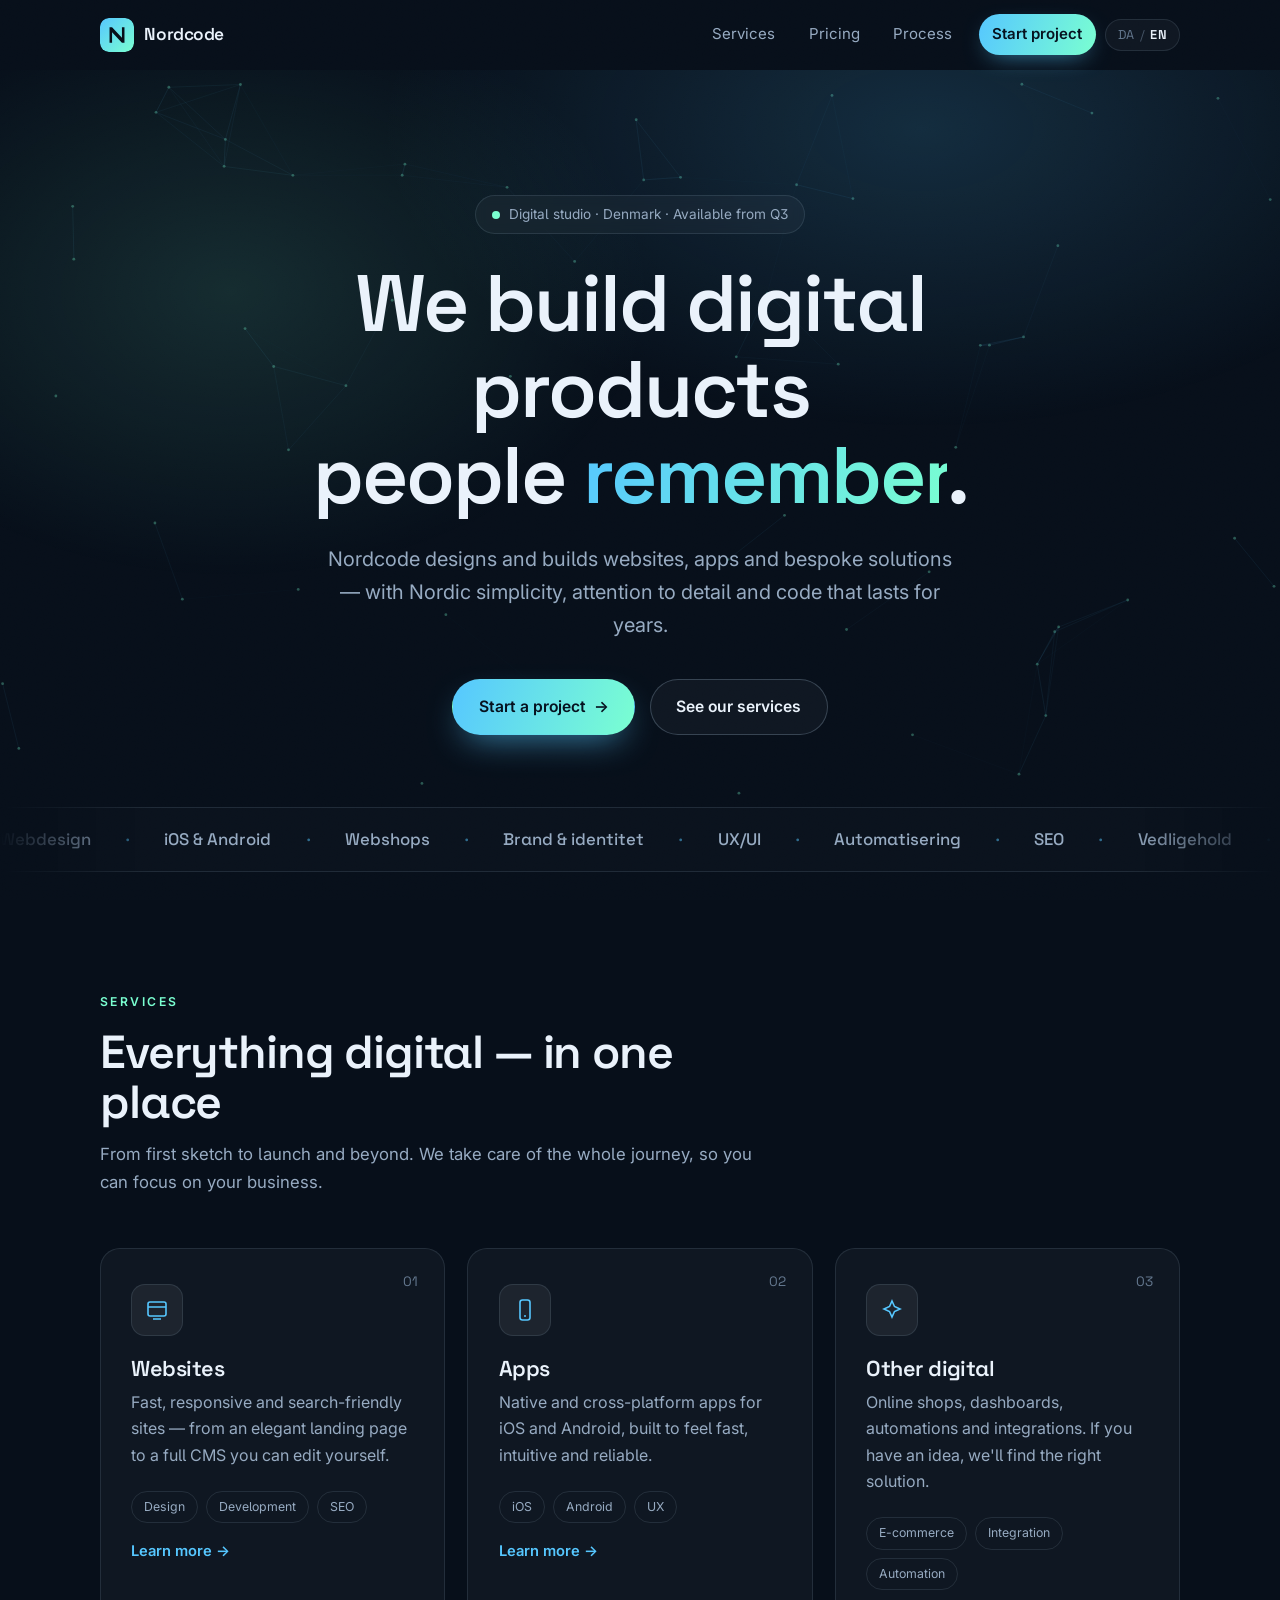
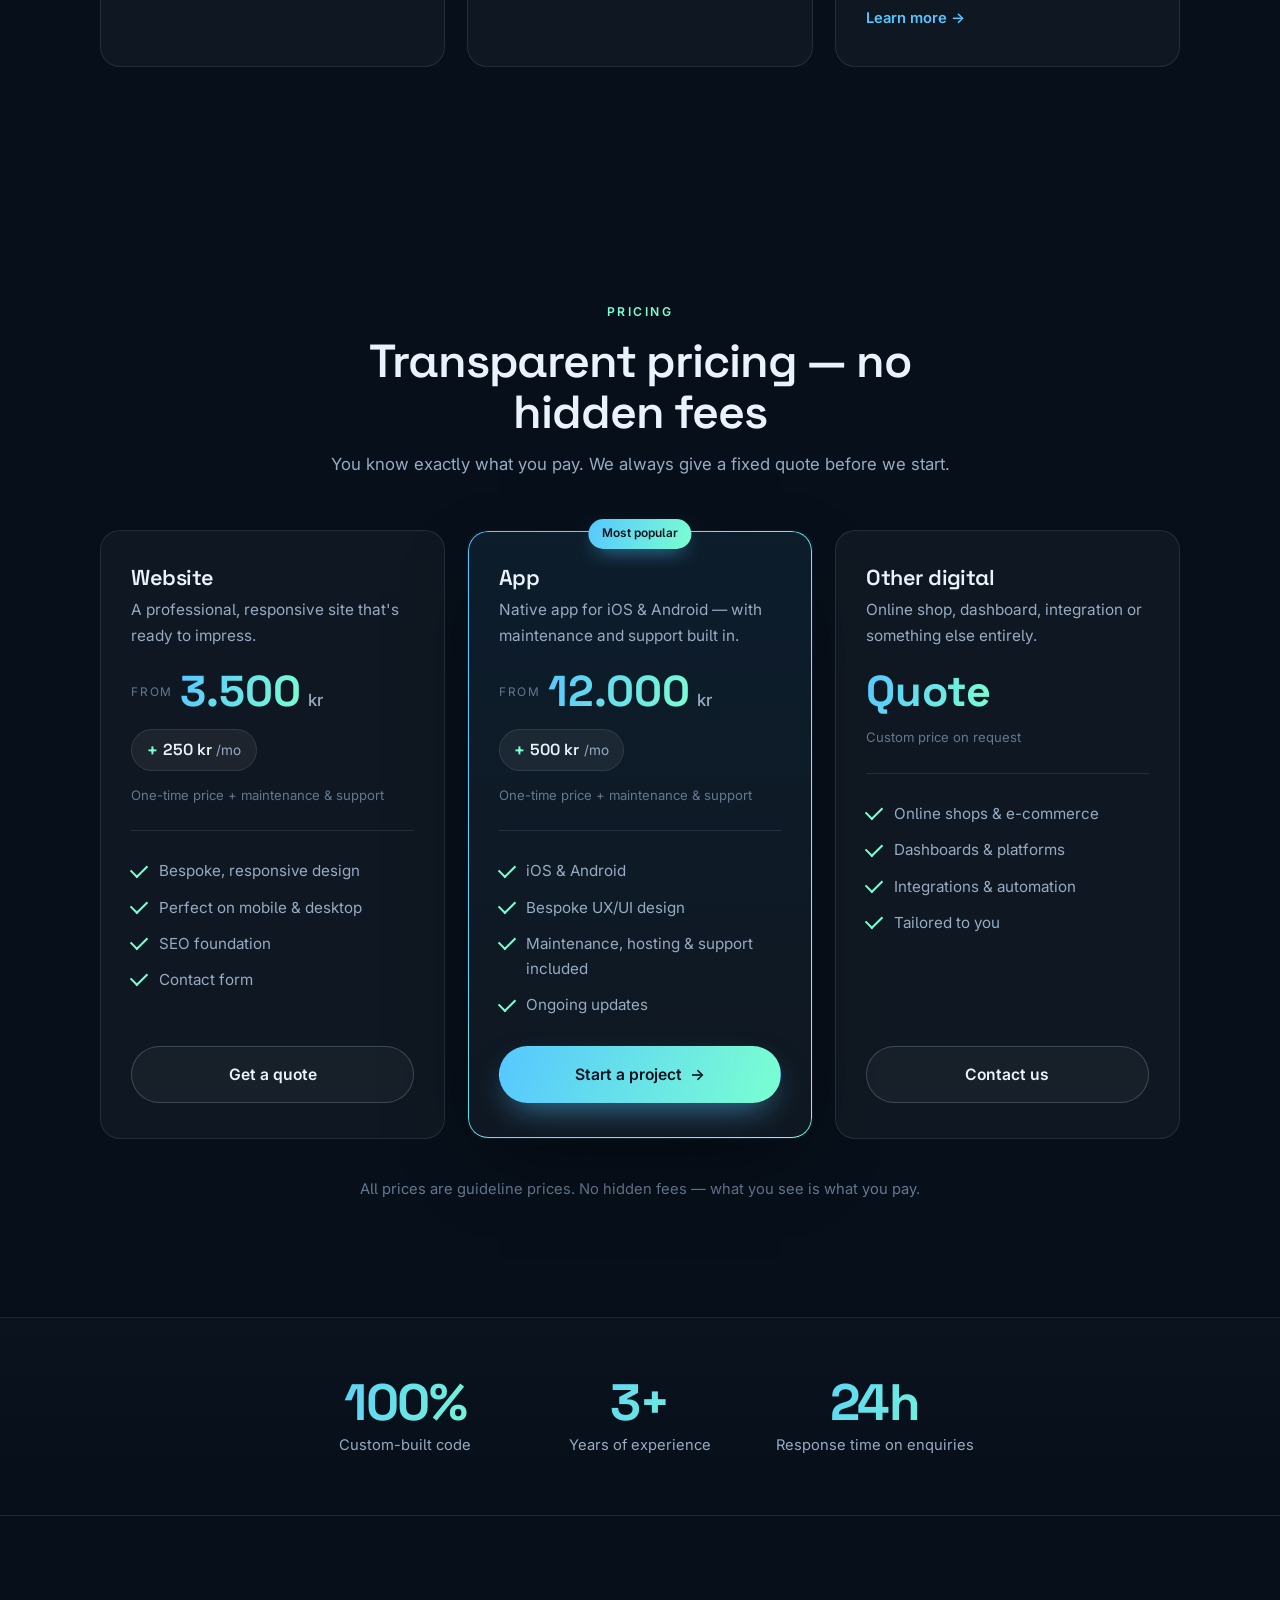
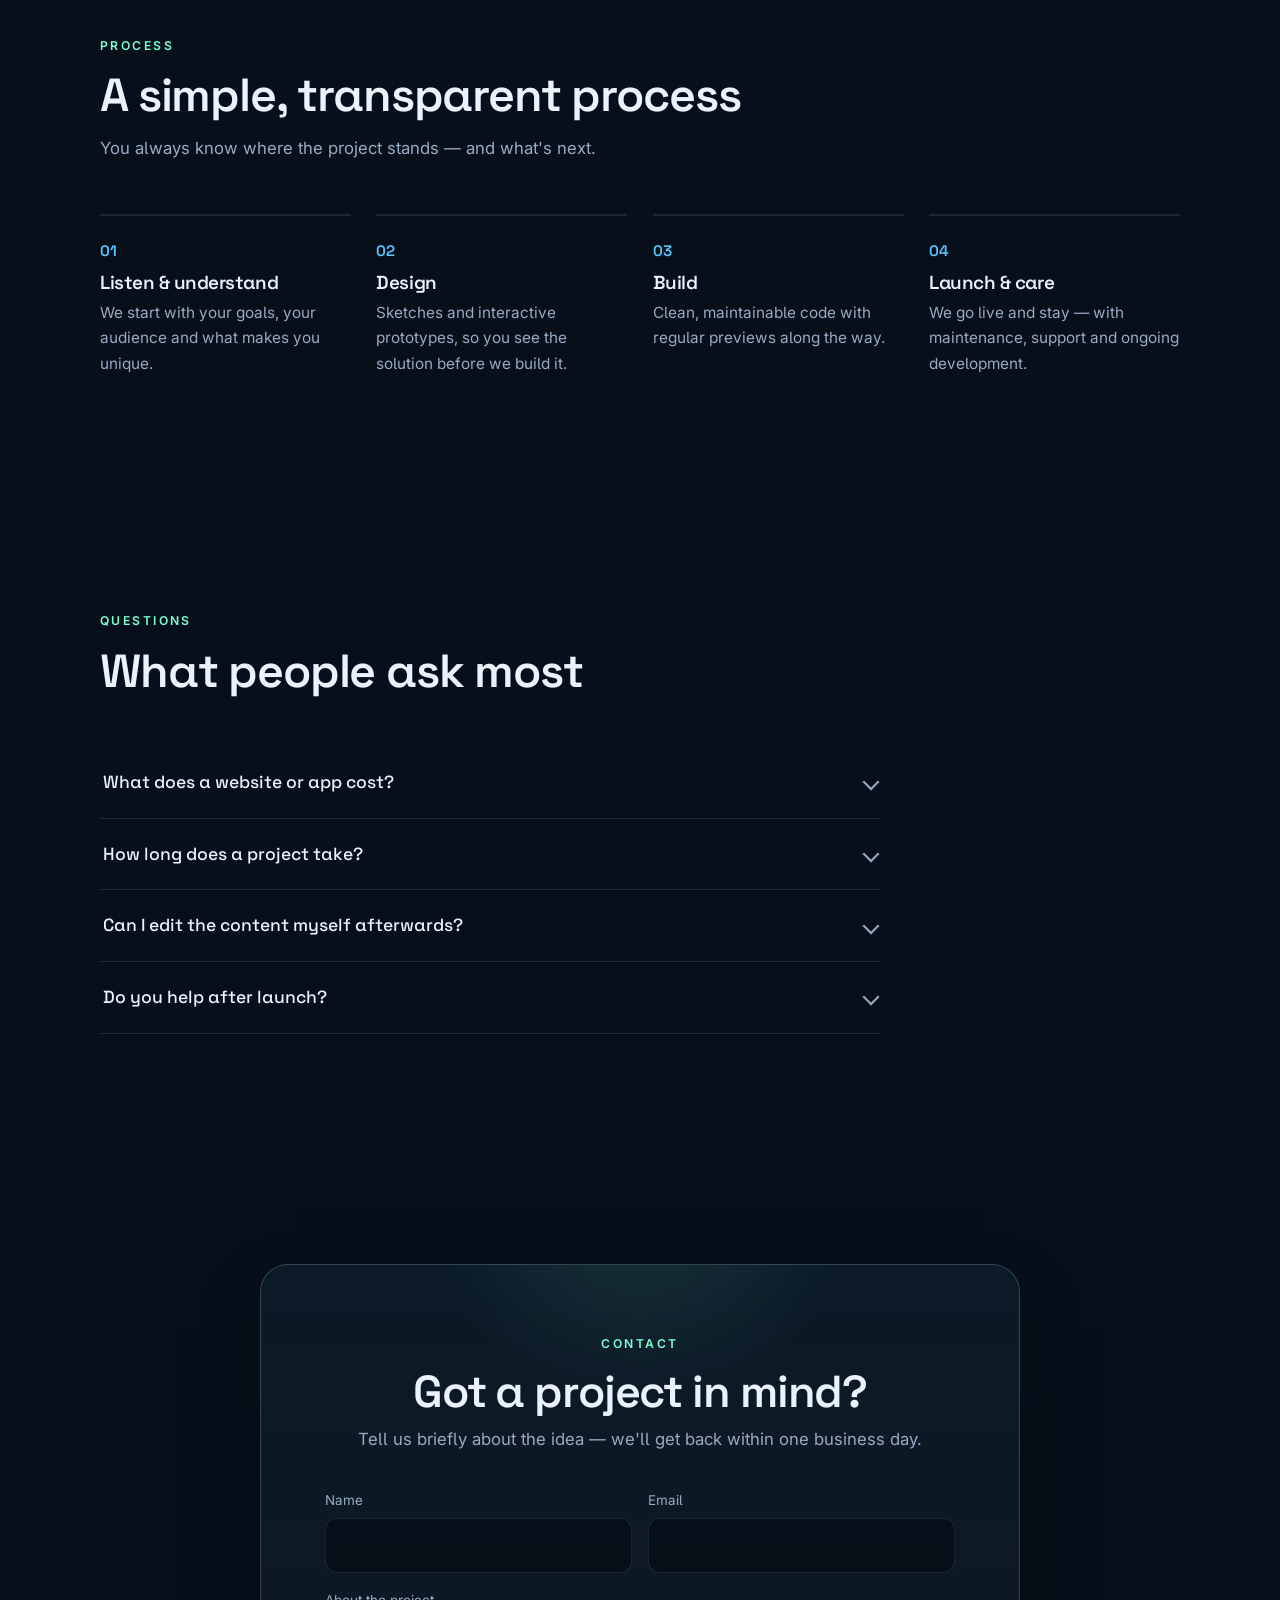
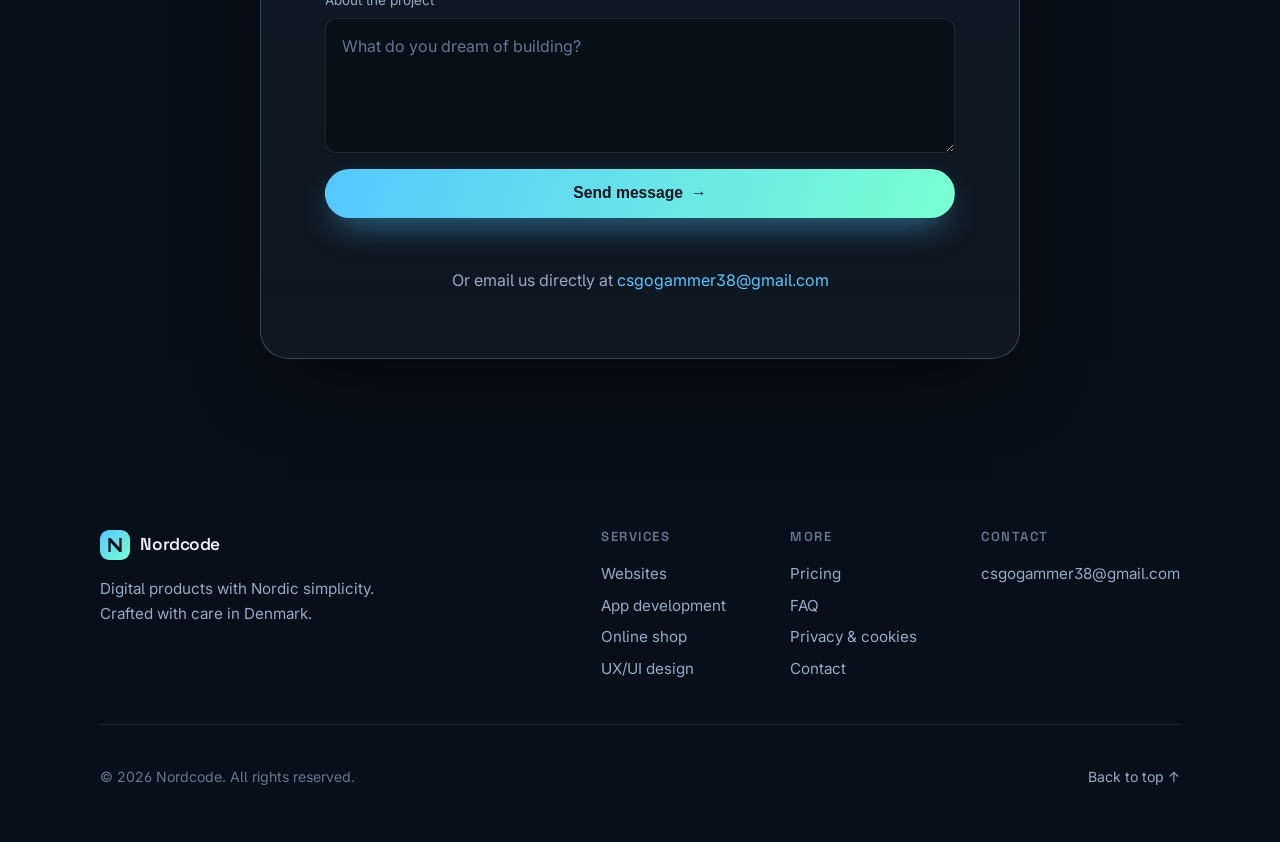
==== commit 8d15292e: "Revert "Redesign site with taste-skill design framework" This reverts commit 61d4f36790bfa571a32ef13" ====
--- a/index.html
+++ b/index.html
@@ -4,12 +4,12 @@
   <meta charset="UTF-8" />
   <meta name="viewport" content="width=device-width, initial-scale=1.0" />
 
-  <title>Nordcode · Hjemmesider, apps og digitale produkter</title>
-  <meta name="description" content="Nordcode er et dansk digitalt studie, der designer og bygger hjemmesider, apps og skræddersyede digitale produkter med nordisk enkelhed. Hjemmeside fra 3.500 kr." />
+  <title>Nordcode — Hjemmesider, apps og digitale produkter</title>
+  <meta name="description" content="Nordcode er et dansk digitalt studie, der designer og bygger hjemmesider, apps og skræddersyede digitale produkter med nordisk enkelhed og høj kvalitet. Hjemmeside fra 3.500 kr." />
   <meta name="keywords" content="hjemmeside, webdesign, app udvikling, webshop, digitalt studie, Nordcode, hjemmeside Danmark, app udvikler" />
   <meta name="author" content="Nordcode" />
   <meta name="robots" content="index, follow, max-image-preview:large" />
-  <meta name="theme-color" content="#0b0b0c" />
+  <meta name="theme-color" content="#070f1a" />
   <meta name="geo.region" content="DK" />
   <meta name="geo.placename" content="Danmark" />
   <meta name="apple-mobile-web-app-capable" content="yes" />
@@ -21,31 +21,31 @@
   <!-- Open Graph -->
   <meta property="og:type" content="website" />
   <meta property="og:site_name" content="Nordcode" />
-  <meta property="og:title" content="Nordcode · Hjemmesider, apps og digitale produkter" />
+  <meta property="og:title" content="Nordcode — Hjemmesider, apps og digitale produkter" />
   <meta property="og:description" content="Vi designer og bygger hjemmesider, apps og digitale produkter med nordisk enkelhed. Hjemmeside fra 3.500 kr." />
   <meta property="og:url" content="https://nordcodestudio.com/" />
   <meta property="og:image" content="https://nordcodestudio.com/og-image.png" />
   <meta property="og:image:width" content="1200" />
   <meta property="og:image:height" content="630" />
-  <meta property="og:image:alt" content="Nordcode. Digitale produkter, folk husker." />
+  <meta property="og:image:alt" content="Nordcode — Vi bygger digitale produkter, folk husker." />
   <meta property="og:locale" content="da_DK" />
   <meta property="og:locale:alternate" content="en_US" />
 
   <!-- Twitter -->
   <meta name="twitter:card" content="summary_large_image" />
-  <meta name="twitter:title" content="Nordcode · Hjemmesider, apps og digitale produkter" />
+  <meta name="twitter:title" content="Nordcode — Hjemmesider, apps og digitale produkter" />
   <meta name="twitter:description" content="Vi designer og bygger hjemmesider, apps og digitale produkter med nordisk enkelhed." />
   <meta name="twitter:image" content="https://nordcodestudio.com/og-image.png" />
 
   <!-- Icons & manifest -->
-  <link rel="icon" type="image/svg+xml" href="data:image/svg+xml,%3Csvg xmlns='http://www.w3.org/2000/svg' viewBox='0 0 100 100'%3E%3Crect width='100' height='100' fill='%230b0b0c'/%3E%3Cpath d='M28 74V26h8l28 32V26h8v48h-8L36 42v32z' fill='%23f2f2ef'/%3E%3Crect x='84' y='84' width='10' height='10' fill='%236e9bff'/%3E%3C/svg%3E" />
+  <link rel="icon" type="image/svg+xml" href="data:image/svg+xml,%3Csvg xmlns='http://www.w3.org/2000/svg' viewBox='0 0 100 100'%3E%3Cdefs%3E%3ClinearGradient id='g' x1='0' y1='0' x2='1' y2='1'%3E%3Cstop offset='0' stop-color='%2356c7ff'/%3E%3Cstop offset='1' stop-color='%237affd1'/%3E%3C/linearGradient%3E%3C/defs%3E%3Crect width='100' height='100' rx='24' fill='%23070f1a'/%3E%3Cpath d='M28 73V27h7.5l29 31V27H72v46h-7.5L35.5 42v31z' fill='url(%23g)'/%3E%3C/svg%3E" />
   <link rel="icon" type="image/png" sizes="192x192" href="icon-192.png" />
   <link rel="apple-touch-icon" href="apple-touch-icon.png" />
   <link rel="manifest" href="site.webmanifest" />
 
   <link rel="preconnect" href="https://fonts.googleapis.com" />
   <link rel="preconnect" href="https://fonts.gstatic.com" crossorigin />
-  <link href="https://fonts.googleapis.com/css2?family=Geist:wght@400;500;600&family=Geist+Mono:wght@400;500&display=swap" rel="stylesheet" />
+  <link href="https://fonts.googleapis.com/css2?family=Space+Grotesk:wght@400;500;600;700&family=Inter:wght@400;450;500;600&display=swap" rel="stylesheet" />
   <link rel="stylesheet" href="styles.css" />
 
   <!-- Structured data -->
@@ -62,7 +62,7 @@
         "logo": "https://nordcodestudio.com/icon-512.png",
         "email": "csgogammer38@gmail.com",
         "description": "Nordcode designer og udvikler hjemmesider, apps og skræddersyede digitale produkter med nordisk enkelhed.",
-        "slogan": "Digitale produkter, folk husker.",
+        "slogan": "Vi bygger digitale produkter, folk husker.",
         "areaServed": { "@type": "Country", "name": "Danmark" },
         "knowsLanguage": ["da", "en"],
         "priceRange": "fra 3.500 kr",
@@ -71,7 +71,7 @@
           "@type": "OfferCatalog",
           "name": "Ydelser",
           "itemListElement": [
-            { "@type": "Offer", "price": "3500", "priceCurrency": "DKK", "itemOffered": { "@type": "Service", "name": "Hjemmeside", "description": "Hurtige, responsive og søgemaskinevenlige hjemmesider. Fra landingsside til fuldt CMS." } },
+            { "@type": "Offer", "price": "3500", "priceCurrency": "DKK", "itemOffered": { "@type": "Service", "name": "Hjemmeside", "description": "Hurtige, responsive og søgemaskinevenlige hjemmesider — fra landingsside til fuldt CMS." } },
             { "@type": "Offer", "price": "12000", "priceCurrency": "DKK", "itemOffered": { "@type": "Service", "name": "App", "description": "Native og cross-platform apps til iOS og Android." } },
             { "@type": "Offer", "itemOffered": { "@type": "Service", "name": "Diverse digitalt", "description": "Webshops, dashboards, integrationer og automatiseringer." } }
           ]
@@ -88,7 +88,7 @@
       {
         "@type": "FAQPage",
         "mainEntity": [
-          { "@type": "Question", "name": "Hvad koster en hjemmeside eller app?", "acceptedAnswer": { "@type": "Answer", "text": "Det afhænger af omfang. En enkel landingsside starter typisk lavt, mens større platforme og apps er mere omfattende. Vi giver altid et klart tilbud, før vi går i gang. Ingen overraskelser." } },
+          { "@type": "Question", "name": "Hvad koster en hjemmeside eller app?", "acceptedAnswer": { "@type": "Answer", "text": "Det afhænger af omfang. En enkel landingsside starter typisk lavt, mens større platforme og apps er mere omfattende. Vi giver altid et klart tilbud, før vi går i gang — ingen overraskelser." } },
           { "@type": "Question", "name": "Hvor lang tid tager et projekt?", "acceptedAnswer": { "@type": "Answer", "text": "En mindre hjemmeside kan være klar på få uger. Større projekter planlægger vi i faser, så du ser fremgang løbende." } },
           { "@type": "Question", "name": "Kan jeg selv redigere indholdet bagefter?", "acceptedAnswer": { "@type": "Answer", "text": "Ja. Vi bygger gerne med et brugervenligt CMS, så du nemt kan opdatere tekster, billeder og priser selv." } },
           { "@type": "Question", "name": "Hjælper I efter lancering?", "acceptedAnswer": { "@type": "Answer", "text": "Absolut. Vi tilbyder drift, support og videreudvikling, så din løsning bliver ved med at virke og vokse med dig." } }
@@ -99,55 +99,50 @@
   </script>
 </head>
 <body>
+  <div class="scroll-progress" aria-hidden="true"></div>
   <div class="grain" aria-hidden="true"></div>
-  <div id="top-sentinel" aria-hidden="true"></div>
+  <div class="cursor-glow" aria-hidden="true"></div>
 
   <header class="site-header" id="top">
-    <div class="header-inner">
-      <a href="#top" class="brand" aria-label="Nordcode">
-        <svg class="brand-mark" viewBox="0 0 100 100" width="30" height="30" aria-hidden="true">
-          <rect width="100" height="100" fill="#f2f2ef" />
-          <path d="M28 74V26h8l28 32V26h8v48h-8L36 42v32z" fill="#0b0b0c" />
-          <rect x="84" y="84" width="10" height="10" fill="#3d6bec" />
-        </svg>
-        <span class="brand-name">Nordcode</span>
-      </a>
-      <div class="header-actions">
-        <nav class="nav" aria-label="Hovednavigation">
-          <a href="#ydelser" data-i18n="nav.services">Ydelser</a>
-          <a href="#priser" data-i18n="nav.pricing">Priser</a>
-          <a href="#proces" data-i18n="nav.process">Proces</a>
-          <a href="#kontakt" class="nav-cta" data-i18n="nav.cta">Start et projekt</a>
-        </nav>
-        <button class="lang-toggle" type="button" aria-label="Sprog / Language">
-          <span data-lang="da">DA</span><span class="sep">/</span><span data-lang="en">EN</span>
-        </button>
-        <button class="nav-toggle" aria-label="Menu" aria-expanded="false">
-          <span></span><span></span><span></span>
-        </button>
-      </div>
+    <a href="#top" class="brand" aria-label="Nordcode">
+      <svg class="brand-mark" viewBox="0 0 100 100" width="34" height="34" aria-hidden="true">
+        <defs>
+          <linearGradient id="bm" x1="0" y1="0" x2="1" y2="1">
+            <stop offset="0" stop-color="#56c7ff" /><stop offset="1" stop-color="#7affd1" />
+          </linearGradient>
+        </defs>
+        <rect width="100" height="100" rx="24" fill="url(#bm)" />
+        <path d="M28 73V27h7.5l29 31V27H72v46h-7.5L35.5 42v31z" fill="#070f1a" />
+      </svg>
+      <span class="brand-name">Nordcode</span>
+    </a>
+    <div class="header-actions">
+      <nav class="nav" aria-label="Hovednavigation">
+        <a href="#ydelser" data-i18n="nav.services">Ydelser</a>
+        <a href="#priser" data-i18n="nav.pricing">Priser</a>
+        <a href="#proces" data-i18n="footer.proces">Proces</a>
+        <a href="#kontakt" class="nav-cta" data-i18n="nav.cta">Start projekt</a>
+      </nav>
+      <button class="lang-toggle" type="button" aria-label="Sprog / Language">
+        <span data-lang="da">DA</span><span class="sep">/</span><span data-lang="en">EN</span>
+      </button>
+      <button class="nav-toggle" aria-label="Menu" aria-expanded="false">
+        <span></span><span></span><span></span>
+      </button>
     </div>
   </header>
 
   <main>
     <!-- ===== Hero ===== -->
     <section class="hero">
-      <div class="hero-copy">
-        <p class="hero-kicker reveal"><span class="dot"></span><span data-i18n="hero.kicker">Digitalt studie · Danmark</span></p>
-        <h1 class="reveal" data-i18n="hero.title">Digitale produkter,<br />folk <span class="accent">husker</span>.</h1>
-        <p class="lead reveal" data-i18n="hero.lead">Nordcode designer og udvikler hjemmesider og apps med nordisk enkelhed og kode, der holder i årevis.</p>
+      <canvas class="hero-canvas" aria-hidden="true"></canvas>
+      <div class="hero-inner">
+        <p class="pill reveal"><span class="dot"></span> <span data-i18n="hero.pill">Digitalt studie · Danmark · Ledige fra Q3</span></p>
+        <h1 class="reveal" data-i18n="hero.title">Vi bygger digitale produkter,<br /> folk <span class="grad">husker</span>.</h1>
+        <p class="lead reveal" data-i18n="hero.lead">Nordcode designer og udvikler hjemmesider, apps og skræddersyede løsninger — med nordisk enkelhed, omhu i detaljen og kode, der holder i årevis.</p>
         <div class="hero-actions reveal">
           <a href="#kontakt" class="btn btn-primary" data-i18n="hero.cta1">Start et projekt <span class="arrow">→</span></a>
-          <a href="#ydelser" class="btn btn-ghost" data-i18n="hero.cta2">Se ydelser</a>
-        </div>
-      </div>
-      <div class="hero-visual reveal" role="img" aria-label="Abstrakt nordisk gradient med Nordcodes bomærke">
-        <span class="hv-label tl">Nordcode · 2026</span>
-        <span class="hv-label br">56.26° N / 9.50° Ø<br />Danmark</span>
-        <div class="hv-mark" aria-hidden="true">
-          <svg viewBox="0 0 100 100">
-            <path d="M28 74V26h8l28 32V26h8v48h-8L36 42v32z" fill="#f2f2ef" fill-opacity="0.92" />
-          </svg>
+          <a href="#ydelser" class="btn btn-ghost" data-i18n="hero.cta2">Se vores ydelser</a>
         </div>
       </div>
     </section>
@@ -155,52 +150,63 @@
     <!-- ===== Marquee ===== -->
     <div class="marquee" aria-hidden="true">
       <div class="marquee-track">
-        <span>Webdesign</span><span>iOS &amp; Android</span><span>Webshops</span><span>UX/UI</span>
-        <span>SEO</span><span>Automatisering</span><span>Vedligehold</span><span>Integration</span>
-        <span>Webdesign</span><span>iOS &amp; Android</span><span>Webshops</span><span>UX/UI</span>
-        <span>SEO</span><span>Automatisering</span><span>Vedligehold</span><span>Integration</span>
+        <span>Webdesign</span><span>·</span><span>iOS &amp; Android</span><span>·</span>
+        <span>Webshops</span><span>·</span><span>Brand &amp; identitet</span><span>·</span>
+        <span>UX/UI</span><span>·</span><span>Automatisering</span><span>·</span>
+        <span>SEO</span><span>·</span><span>Vedligehold</span><span>·</span>
+        <span>Webdesign</span><span>·</span><span>iOS &amp; Android</span><span>·</span>
+        <span>Webshops</span><span>·</span><span>Brand &amp; identitet</span><span>·</span>
+        <span>UX/UI</span><span>·</span><span>Automatisering</span><span>·</span>
+        <span>SEO</span><span>·</span><span>Vedligehold</span><span>·</span>
       </div>
     </div>
 
-    <!-- ===== Services (numbered rows) ===== -->
+    <!-- ===== Services ===== -->
     <section class="section" id="ydelser">
       <div class="section-head reveal">
-        <h2 data-i18n="services.title">Alt det digitale, samlet ét sted</h2>
-        <p class="section-sub" data-i18n="services.sub">Fra første skitse til lancering og videreudvikling. Vi tager ansvar for hele rejsen.</p>
-      </div>
-      <div class="svc-list">
-        <a class="svc-row reveal" href="hjemmesider/">
-          <span class="svc-no">01</span>
+        <p class="eyebrow" data-i18n="services.eyebrow">Ydelser</p>
+        <h2 data-i18n="services.title">Alt det digitale — samlet ét sted</h2>
+        <p class="section-sub" data-i18n="services.sub">Fra første skitse til lancering og videreudvikling. Vi tager ansvar for hele rejsen, så du kan koncentrere dig om din forretning.</p>
+      </div>
+      <div class="cards">
+        <article class="card reveal">
+          <span class="card-no">01</span>
+          <div class="card-icon">
+            <svg viewBox="0 0 24 24" fill="none" stroke="currentColor" stroke-width="1.6"><rect x="3" y="4" width="18" height="14" rx="2"/><path d="M3 9h18M8 21h8"/></svg>
+          </div>
           <h3 data-i18n="svc1.title">Hjemmesider</h3>
-          <p data-i18n="svc1.desc">Hurtige, responsive og søgemaskinevenlige sider. Fra landingsside til fuldt CMS, du selv kan redigere.</p>
-          <span class="svc-arrow" aria-hidden="true">→</span>
-        </a>
-        <a class="svc-row reveal" href="apps/">
-          <span class="svc-no">02</span>
+          <p data-i18n="svc1.desc">Hurtige, responsive og søgemaskinevenlige sider — fra elegant landingsside til fuldt CMS, du selv kan redigere.</p>
+          <ul class="tag-list"><li data-i18n="svc1.t1">Design</li><li data-i18n="svc1.t2">Udvikling</li><li data-i18n="svc1.t3">SEO</li></ul>
+          <a class="card-link" href="hjemmesider/" data-i18n="card.more">Læs mere →</a>
+        </article>
+        <article class="card reveal">
+          <span class="card-no">02</span>
+          <div class="card-icon">
+            <svg viewBox="0 0 24 24" fill="none" stroke="currentColor" stroke-width="1.6"><rect x="7" y="2" width="10" height="20" rx="2.5"/><path d="M11 18h2"/></svg>
+          </div>
           <h3 data-i18n="svc2.title">Apps</h3>
-          <p data-i18n="svc2.desc">Native og cross-platform apps til iOS og Android, bygget til at føles hurtige og pålidelige.</p>
-          <span class="svc-arrow" aria-hidden="true">→</span>
-        </a>
-        <a class="svc-row reveal" href="webshop/">
-          <span class="svc-no">03</span>
-          <h3 data-i18n="svc3.title">Webshop &amp; e-handel</h3>
-          <p data-i18n="svc3.desc">Overskuelige webshops med betaling, lager og en checkout, der ikke står i vejen for salget.</p>
-          <span class="svc-arrow" aria-hidden="true">→</span>
-        </a>
-        <a class="svc-row reveal" href="ux-ui/">
-          <span class="svc-no">04</span>
-          <h3 data-i18n="svc4.title">UX/UI-design</h3>
-          <p data-i18n="svc4.desc">Brugervenlige flows og grænseflader, der gør det enkelt at handle, tilmelde sig eller tage kontakt.</p>
-          <span class="svc-arrow" aria-hidden="true">→</span>
-        </a>
+          <p data-i18n="svc2.desc">Native og cross-platform apps til iOS og Android, bygget til at føles hurtige, intuitive og pålidelige.</p>
+          <ul class="tag-list"><li data-i18n="svc2.t1">iOS</li><li data-i18n="svc2.t2">Android</li><li data-i18n="svc2.t3">UX</li></ul>
+          <a class="card-link" href="apps/" data-i18n="card.more">Læs mere →</a>
+        </article>
+        <article class="card reveal">
+          <span class="card-no">03</span>
+          <div class="card-icon">
+            <svg viewBox="0 0 24 24" fill="none" stroke="currentColor" stroke-width="1.6"><path d="M12 3l2.5 5.5L20 11l-5.5 2.5L12 19l-2.5-5.5L4 11l5.5-2.5z"/></svg>
+          </div>
+          <h3 data-i18n="svc3.title">Diverse digitalt</h3>
+          <p data-i18n="svc3.desc">Webshops, dashboards, automatiseringer og integrationer. Har du en idé, finder vi den rigtige løsning.</p>
+          <ul class="tag-list"><li data-i18n="svc3.t1">E-handel</li><li data-i18n="svc3.t2">Integration</li><li data-i18n="svc3.t3">Automatisering</li></ul>
+          <a class="card-link" href="webshop/" data-i18n="card.more">Læs mere →</a>
+        </article>
       </div>
     </section>
 
     <!-- ===== Pricing ===== -->
-    <section class="section" id="priser">
-      <div class="section-head reveal">
+    <section class="section pricing" id="priser">
+      <div class="section-head center reveal">
         <p class="eyebrow" data-i18n="pricing.eyebrow">Priser</p>
-        <h2 data-i18n="pricing.title">Gennemsigtige priser. Ingen skjulte gebyrer.</h2>
+        <h2 data-i18n="pricing.title">Gennemsigtige priser — ingen skjulte gebyrer</h2>
         <p class="section-sub" data-i18n="pricing.sub">Du ved præcis, hvad du betaler. Vi giver altid et fast tilbud, før vi går i gang.</p>
       </div>
       <div class="price-grid">
@@ -210,33 +216,33 @@
           <div class="price-block">
             <div class="price"><span class="price-from" data-i18n="price.from">Fra</span><span class="amount">3.500</span><span class="cur">kr</span></div>
             <div class="price-mo"><span class="mo-plus">+</span><span class="mo-amount">250 kr</span><span class="mo-per" data-i18n="price.per">/md</span></div>
-            <p class="price-note" data-i18n="price.note">Engangspris plus drift og support</p>
+            <p class="price-note" data-i18n="price.note">Engangspris + drift &amp; support</p>
           </div>
           <ul class="price-list">
             <li data-i18n="price1.l1">Skræddersyet, responsivt design</li>
-            <li data-i18n="price1.l2">Perfekt på mobil og desktop</li>
+            <li data-i18n="price1.l2">Perfekt på mobil &amp; desktop</li>
             <li data-i18n="price1.l3">SEO-grundopsætning</li>
             <li data-i18n="price1.l4">Kontaktformular</li>
           </ul>
-          <a href="#kontakt" class="btn btn-ghost" data-i18n="price.cta">Start et projekt <span class="arrow">→</span></a>
+          <a href="#kontakt" class="btn btn-ghost" data-i18n="price1.cta">Få et tilbud</a>
         </article>
 
         <article class="price-card featured reveal">
           <span class="price-badge" data-i18n="price.badge">Mest populær</span>
           <h3 data-i18n="price2.title">App</h3>
-          <p class="price-desc" data-i18n="price2.desc">Native app til iOS og Android med drift og support indbygget.</p>
+          <p class="price-desc" data-i18n="price2.desc">Native app til iOS &amp; Android — med drift og support indbygget.</p>
           <div class="price-block">
             <div class="price"><span class="price-from" data-i18n="price.from">Fra</span><span class="amount">12.000</span><span class="cur">kr</span></div>
             <div class="price-mo"><span class="mo-plus">+</span><span class="mo-amount">500 kr</span><span class="mo-per" data-i18n="price.per">/md</span></div>
-            <p class="price-note" data-i18n="price.note">Engangspris plus drift og support</p>
+            <p class="price-note" data-i18n="price.note">Engangspris + drift &amp; support</p>
           </div>
           <ul class="price-list">
-            <li data-i18n="price2.l1">iOS og Android</li>
+            <li data-i18n="price2.l1">iOS &amp; Android</li>
             <li data-i18n="price2.l2">Skræddersyet UX/UI-design</li>
-            <li data-i18n="price2.l3">Drift, hosting og support inkluderet</li>
+            <li data-i18n="price2.l3">Drift, hosting &amp; support inkluderet</li>
             <li data-i18n="price2.l4">Løbende opdateringer</li>
           </ul>
-          <a href="#kontakt" class="btn btn-ghost" data-i18n="price.cta">Start et projekt <span class="arrow">→</span></a>
+          <a href="#kontakt" class="btn btn-primary" data-i18n="price2.cta">Start et projekt <span class="arrow">→</span></a>
         </article>
 
         <article class="price-card reveal">
@@ -247,20 +253,20 @@
             <p class="price-note" data-i18n="price3.note">Skræddersyet pris efter behov</p>
           </div>
           <ul class="price-list">
-            <li data-i18n="price3.l1">Webshops og e-handel</li>
-            <li data-i18n="price3.l2">Dashboards og platforme</li>
-            <li data-i18n="price3.l3">Integrationer og automatisering</li>
+            <li data-i18n="price3.l1">Webshops &amp; e-handel</li>
+            <li data-i18n="price3.l2">Dashboards &amp; platforme</li>
+            <li data-i18n="price3.l3">Integrationer &amp; automatisering</li>
             <li data-i18n="price3.l4">Skræddersyet til dig</li>
           </ul>
-          <a href="#kontakt" class="btn btn-ghost" data-i18n="price.cta">Start et projekt <span class="arrow">→</span></a>
-        </article>
-      </div>
-      <p class="price-foot reveal" data-i18n="price.foot">Alle priser er vejledende. Det du ser, er det du betaler.</p>
+          <a href="#kontakt" class="btn btn-ghost" data-i18n="price3.cta">Kontakt os</a>
+        </article>
+      </div>
+      <p class="price-foot reveal" data-i18n="price.foot">Alle priser er vejledende. Ingen skjulte gebyrer — det du ser, er det du betaler.</p>
     </section>
 
     <!-- ===== Stats ===== -->
     <section class="stats-band">
-      <div class="stats-inner">
+      <div class="stats-inner stats-inner-3">
         <div class="stat reveal"><span class="stat-num" data-count="100" data-suffix-da="%" data-suffix-en="%">0</span><span class="stat-label" data-i18n="stat2.label">Skræddersyet kode</span></div>
         <div class="stat reveal"><span class="stat-num" data-count="3" data-suffix-da="+" data-suffix-en="+">0</span><span class="stat-label" data-i18n="stat3.label">Års erfaring</span></div>
         <div class="stat reveal"><span class="stat-num" data-count="24" data-suffix-da="t" data-suffix-en="h">0</span><span class="stat-label" data-i18n="stat4.label">Svartid på henvendelser</span></div>
@@ -270,26 +276,28 @@
     <!-- ===== Process ===== -->
     <section class="section" id="proces">
       <div class="section-head reveal">
+        <p class="eyebrow" data-i18n="process.eyebrow">Proces</p>
         <h2 data-i18n="process.title">En enkel, gennemsigtig proces</h2>
-        <p class="section-sub" data-i18n="process.sub">Du ved altid, hvor projektet er, og hvad næste skridt er.</p>
+        <p class="section-sub" data-i18n="process.sub">Du ved altid, hvor projektet er — og hvad næste skridt er.</p>
       </div>
       <ol class="steps">
         <li class="reveal"><span class="step-no">01</span><h3 data-i18n="step1.title">Lyt &amp; forstå</h3><p data-i18n="step1.desc">Vi starter med dine mål, din målgruppe og det, der gør jer unikke.</p></li>
         <li class="reveal"><span class="step-no">02</span><h3 data-i18n="step2.title">Design</h3><p data-i18n="step2.desc">Skitser og interaktive prototyper, så du ser løsningen før vi bygger den.</p></li>
         <li class="reveal"><span class="step-no">03</span><h3 data-i18n="step3.title">Byg</h3><p data-i18n="step3.desc">Ren, vedligeholdbar kode med løbende fremvisninger undervejs.</p></li>
-        <li class="reveal"><span class="step-no">04</span><h3 data-i18n="step4.title">Lancér &amp; pas på</h3><p data-i18n="step4.desc">Vi går live og bliver. Drift, support og videreudvikling.</p></li>
+        <li class="reveal"><span class="step-no">04</span><h3 data-i18n="step4.title">Lancér &amp; pas på</h3><p data-i18n="step4.desc">Vi går live og bliver — med drift, support og videreudvikling.</p></li>
       </ol>
     </section>
 
     <!-- ===== FAQ ===== -->
-    <section class="section" id="faq">
+    <section class="section faq" id="faq">
       <div class="section-head reveal">
+        <p class="eyebrow" data-i18n="faq.eyebrow">Spørgsmål</p>
         <h2 data-i18n="faq.title">Det spørger folk oftest om</h2>
       </div>
       <div class="accordion reveal">
         <details>
           <summary><span data-i18n="faq1.q">Hvad koster en hjemmeside eller app?</span><span class="chev" aria-hidden="true"></span></summary>
-          <div class="acc-body"><p data-i18n="faq1.a">Det afhænger af omfang. En enkel landingsside starter typisk lavt, mens større platforme og apps er mere omfattende. Vi giver altid et klart tilbud, før vi går i gang. Ingen overraskelser.</p></div>
+          <div class="acc-body"><p data-i18n="faq1.a">Det afhænger af omfang. En enkel landingsside starter typisk lavt, mens større platforme og apps er mere omfattende. Vi giver altid et klart tilbud, før vi går i gang — ingen overraskelser.</p></div>
         </details>
         <details>
           <summary><span data-i18n="faq2.q">Hvor lang tid tager et projekt?</span><span class="chev" aria-hidden="true"></span></summary>
@@ -306,16 +314,13 @@
       </div>
     </section>
 
-    <!-- ===== Contact (split) ===== -->
-    <section class="section" id="kontakt">
-      <div class="contact-grid">
-        <div class="contact-info reveal">
-          <p class="eyebrow" data-i18n="contact.eyebrow">Kontakt</p>
-          <h2 data-i18n="contact.title">Har du et projekt i tankerne?</h2>
-          <p data-i18n="contact.sub">Fortæl os kort om idéen. Vi vender tilbage inden for én arbejdsdag.</p>
-          <p class="contact-alt" data-i18n="contact.alt">Eller skriv direkte til <a href="mailto:csgogammer38@gmail.com">csgogammer38@gmail.com</a></p>
-        </div>
-        <form class="contact-form reveal" novalidate>
+    <!-- ===== Contact ===== -->
+    <section class="section contact" id="kontakt">
+      <div class="contact-inner reveal">
+        <p class="eyebrow" data-i18n="contact.eyebrow">Kontakt</p>
+        <h2 data-i18n="contact.title">Har du et projekt i tankerne?</h2>
+        <p class="section-sub" data-i18n="contact.sub">Fortæl os kort om idéen — vi vender tilbage inden for én arbejdsdag.</p>
+        <form class="contact-form" novalidate>
           <div class="field">
             <label for="name" data-i18n="form.name">Navn</label>
             <input id="name" name="name" type="text" autocomplete="name" required />
@@ -326,12 +331,13 @@
           </div>
           <div class="field field-full">
             <label for="message" data-i18n="form.message">Om projektet</label>
-            <textarea id="message" name="message" rows="5" data-i18n-ph="form.ph" placeholder="Hvad drømmer du om at bygge?" required></textarea>
+            <textarea id="message" name="message" rows="4" data-i18n-ph="form.ph" placeholder="Hvad drømmer du om at bygge?" required></textarea>
           </div>
           <input type="text" name="_honey" class="hp-field" tabindex="-1" autocomplete="off" aria-hidden="true" />
           <button type="submit" class="btn btn-primary" data-i18n="form.cta">Send besked <span class="arrow">→</span></button>
           <p class="form-status" role="status" aria-live="polite"></p>
         </form>
+        <p class="contact-alt" data-i18n="contact.alt">Eller skriv direkte til <a href="mailto:csgogammer38@gmail.com">csgogammer38@gmail.com</a></p>
       </div>
     </section>
   </main>
@@ -340,10 +346,9 @@
     <div class="footer-top">
       <div class="footer-brand">
         <div class="brand">
-          <svg class="brand-mark" viewBox="0 0 100 100" width="26" height="26" aria-hidden="true">
-            <rect width="100" height="100" fill="#f2f2ef" />
-            <path d="M28 74V26h8l28 32V26h8v48h-8L36 42v32z" fill="#0b0b0c" />
-            <rect x="84" y="84" width="10" height="10" fill="#3d6bec" />
+          <svg class="brand-mark" viewBox="0 0 100 100" width="30" height="30" aria-hidden="true">
+            <rect width="100" height="100" rx="24" fill="url(#bm)" />
+            <path d="M28 73V27h7.5l29 31V27H72v46h-7.5L35.5 42v31z" fill="#070f1a" />
           </svg>
           <span class="brand-name">Nordcode</span>
         </div>
--- a/styles.css
+++ b/styles.css
@@ -1,22 +1,24 @@
 /* =====================================================
-   Nordcode · design system
-   Locked: dark theme · sharp corners · one accent
-   Type: Geist (display/body) + Geist Mono (labels)
+   Nord Studio — premium one-pager
    ===================================================== */
 :root {
-  --bg: #0b0b0c;
-  --bg-2: #101013;
-  --panel: #121215;
-  --line: rgba(242, 242, 239, 0.10);
-  --line-strong: rgba(242, 242, 239, 0.24);
-  --ink: #f2f2ef;
-  --muted: #9c9ca3;
-  --faint: #63636b;
-  --accent: #6e9bff;
-  --accent-deep: #3d6bec;
-  --maxw: 1200px;
-  --gutter: clamp(1.25rem, 4vw, 3rem);
+  --bg: #070f1a;
+  --bg-2: #0a1726;
+  --surface: rgba(255, 255, 255, 0.035);
+  --surface-2: rgba(255, 255, 255, 0.06);
+  --border: rgba(180, 210, 235, 0.12);
+  --border-strong: rgba(180, 210, 235, 0.24);
+  --ink: #eaf2fb;
+  --ink-soft: #97abc2;
+  --ink-faint: #64788f;
+  --accent: #56c7ff;
+  --accent-2: #7affd1;
+  --grad: linear-gradient(110deg, #56c7ff, #7affd1);
+  --radius: 20px;
+  --radius-sm: 14px;
+  --maxw: 1160px;
   --ease: cubic-bezier(0.22, 1, 0.36, 1);
+  --shadow: 0 30px 80px -30px rgba(0, 0, 0, 0.6);
 }
 
 * { box-sizing: border-box; }
@@ -24,418 +26,397 @@
 
 body {
   margin: 0;
-  font-family: "Geist", system-ui, sans-serif;
+  font-family: "Inter", system-ui, sans-serif;
+  color: var(--ink);
   background: var(--bg);
-  color: var(--ink);
-  line-height: 1.6;
-  font-size: 1rem;
+  line-height: 1.65;
+  overflow-x: hidden;
   -webkit-font-smoothing: antialiased;
-  overflow-x: hidden;
-}
-
-h1, h2, h3, h4 {
-  font-weight: 500;
-  letter-spacing: -0.03em;
-  line-height: 1.05;
+  font-feature-settings: "cv05", "ss01";
+}
+
+h1, h2, h3, h4, .brand-name, .stat-num {
+  font-family: "Space Grotesk", "Inter", sans-serif;
+  line-height: 1.08;
+  letter-spacing: -0.025em;
   margin: 0;
+  font-weight: 600;
 }
 
 a { color: inherit; text-decoration: none; }
-::selection { background: rgba(110, 155, 255, 0.28); }
-
-.mono, .eyebrow, .breadcrumb, .marquee-track span {
-  font-family: "Geist Mono", ui-monospace, monospace;
-}
-
-/* ===== Texture ===== */
+::selection { background: rgba(122, 255, 209, 0.25); }
+
+/* ===== Decorative layers ===== */
+.scroll-progress {
+  position: fixed; top: 0; left: 0; height: 3px; width: 0;
+  background: var(--grad); z-index: 100;
+  box-shadow: 0 0 14px rgba(86, 199, 255, 0.6);
+}
 .grain {
-  position: fixed; inset: 0; z-index: 40; pointer-events: none; opacity: 0.05;
+  position: fixed; inset: 0; z-index: 1; pointer-events: none; opacity: 0.04;
   background-image: url("data:image/svg+xml,%3Csvg xmlns='http://www.w3.org/2000/svg' width='160' height='160'%3E%3Cfilter id='n'%3E%3CfeTurbulence type='fractalNoise' baseFrequency='0.85' numOctaves='3'/%3E%3C/filter%3E%3Crect width='100%25' height='100%25' filter='url(%23n)'/%3E%3C/svg%3E");
   mix-blend-mode: overlay;
 }
+.cursor-glow {
+  position: fixed; top: 0; left: 0; width: 460px; height: 460px;
+  margin: -230px 0 0 -230px; border-radius: 50%; z-index: 0; pointer-events: none;
+  background: radial-gradient(circle, rgba(86, 199, 255, 0.12), transparent 65%);
+  transform: translate3d(-100vw, 0, 0); transition: opacity 0.3s; opacity: 0;
+}
+body:hover .cursor-glow { opacity: 1; }
 
 /* ===== Header ===== */
 .site-header {
   position: sticky; top: 0; z-index: 50;
-  border-bottom: 1px solid transparent;
-  transition: border-color 0.3s ease, background-color 0.3s ease;
-}
-.site-header.scrolled {
-  background: rgba(11, 11, 12, 0.82);
-  -webkit-backdrop-filter: blur(12px);
-  backdrop-filter: blur(12px);
-  border-bottom-color: var(--line);
-}
-.header-inner {
+  display: flex; align-items: center; justify-content: space-between; gap: 1rem;
+  padding: 0.9rem clamp(1.1rem, 4vw, 2.5rem);
   max-width: var(--maxw); margin: 0 auto;
-  display: flex; align-items: center; justify-content: space-between; gap: 1rem;
-  padding: 0 var(--gutter);
-  height: 68px;
-}
-.brand { display: flex; align-items: center; gap: 0.65rem; }
-.brand-mark { display: block; }
-.brand-name { font-weight: 500; font-size: 1rem; letter-spacing: -0.01em; }
-
-.header-actions { display: flex; align-items: center; gap: 0.25rem; }
-.nav { display: flex; align-items: center; }
-.nav a {
-  color: var(--muted); font-size: 0.9rem; padding: 0.45rem 0.8rem;
-  transition: color 0.2s;
-}
-.nav a:hover { color: var(--ink); }
+}
+.site-header::before {
+  content: ""; position: absolute; inset: 0; z-index: -1;
+  background: rgba(7, 15, 26, 0.7); -webkit-backdrop-filter: blur(14px) saturate(140%); backdrop-filter: blur(14px) saturate(140%);
+  border-bottom: 1px solid transparent; opacity: 0; transition: opacity 0.35s ease;
+}
+.site-header.scrolled::before { opacity: 1; border-bottom-color: var(--border); }
+
+.brand { display: flex; align-items: center; gap: 0.65rem; font-weight: 600; }
+.brand-mark { border-radius: 9px; display: block; }
+.brand-name { font-size: 1.08rem; }
+
+.header-actions { display: flex; align-items: center; gap: 0.55rem; }
+.nav { display: flex; align-items: center; gap: 0.4rem; }
+
+.lang-toggle {
+  display: inline-flex; align-items: center; gap: 0.35rem;
+  background: var(--surface); border: 1px solid var(--border); border-radius: 999px;
+  padding: 0.4rem 0.75rem; cursor: pointer; font-family: "Space Grotesk", sans-serif;
+  font-size: 0.8rem; letter-spacing: 0.02em; color: var(--ink-faint);
+  transition: border-color 0.2s, background 0.2s;
+}
+.lang-toggle:hover { border-color: var(--border-strong); background: var(--surface-2); }
+.lang-toggle [data-lang] { transition: color 0.2s; }
+.lang-toggle [data-lang].active { color: var(--ink); font-weight: 600; }
+.lang-toggle .sep { color: var(--ink-faint); opacity: 0.6; }
+.nav a { color: var(--ink-soft); font-size: 0.94rem; padding: 0.5rem 0.85rem; border-radius: 999px; transition: color 0.2s, background 0.2s; }
+.nav a:hover { color: var(--ink); background: var(--surface); }
 .nav-cta {
-  color: var(--bg) !important; background: var(--ink);
-  font-weight: 500; margin-left: 0.6rem;
-  padding: 0.5rem 1rem !important;
-  transition: background 0.2s;
-}
-.nav-cta:hover { background: #ffffff; }
-
-.lang-toggle {
-  display: inline-flex; align-items: center; gap: 0.3rem;
-  background: none; border: 1px solid var(--line); cursor: pointer;
-  padding: 0.35rem 0.6rem; margin-left: 0.6rem;
-  font-family: "Geist Mono", monospace; font-size: 0.72rem;
-  color: var(--faint); letter-spacing: 0.04em;
-  transition: border-color 0.2s;
-}
-.lang-toggle:hover { border-color: var(--line-strong); }
-.lang-toggle [data-lang].active { color: var(--ink); }
-.lang-toggle .sep { opacity: 0.5; }
+  color: #06121f !important; background: var(--grad); font-weight: 600;
+  margin-left: 0.4rem; box-shadow: 0 8px 24px -10px rgba(86, 199, 255, 0.7);
+}
+.nav-cta:hover { background: var(--grad) !important; transform: translateY(-1px); }
 
 .nav-toggle { display: none; flex-direction: column; gap: 5px; background: none; border: 0; cursor: pointer; padding: 8px; }
-.nav-toggle span { width: 22px; height: 1.5px; background: var(--ink); transition: transform 0.3s, opacity 0.3s; }
-.nav-toggle[aria-expanded="true"] span:nth-child(1) { transform: translateY(6.5px) rotate(45deg); }
+.nav-toggle span { width: 24px; height: 2px; background: var(--ink); border-radius: 2px; transition: transform 0.3s, opacity 0.3s; }
+.nav-toggle[aria-expanded="true"] span:nth-child(1) { transform: translateY(7px) rotate(45deg); }
 .nav-toggle[aria-expanded="true"] span:nth-child(2) { opacity: 0; }
-.nav-toggle[aria-expanded="true"] span:nth-child(3) { transform: translateY(-6.5px) rotate(-45deg); }
+.nav-toggle[aria-expanded="true"] span:nth-child(3) { transform: translateY(-7px) rotate(-45deg); }
 
 /* ===== Buttons ===== */
 .btn {
-  display: inline-flex; align-items: center; gap: 0.55rem; justify-content: center;
-  padding: 0.85rem 1.5rem; font-weight: 500; font-size: 0.95rem;
-  border: 1px solid transparent; cursor: pointer;
-  transition: background 0.2s, border-color 0.2s, color 0.2s;
+  display: inline-flex; align-items: center; gap: 0.5rem; justify-content: center;
+  padding: 0.9rem 1.6rem; border-radius: 999px; font-weight: 600; font-size: 0.98rem;
+  cursor: pointer; border: 1px solid transparent; position: relative;
+  transition: transform 0.2s var(--ease), box-shadow 0.25s, background 0.2s, border-color 0.2s;
 }
 .btn .arrow { transition: transform 0.25s var(--ease); }
 .btn:hover .arrow { transform: translateX(4px); }
-.btn-primary { background: var(--ink); color: var(--bg); }
-.btn-primary:hover { background: #ffffff; }
-.btn-primary:disabled { opacity: 0.6; cursor: wait; }
-.btn-ghost { border-color: var(--line-strong); color: var(--ink); background: transparent; }
-.btn-ghost:hover { border-color: var(--ink); }
-
-/* ===== Layout primitives ===== */
-.section {
-  max-width: var(--maxw); margin: 0 auto;
-  padding: clamp(4rem, 9vw, 7.5rem) var(--gutter);
-}
+.btn:hover { transform: translateY(-2px); }
+.btn-primary { background: var(--grad); color: #06121f; box-shadow: 0 14px 34px -12px rgba(86, 199, 255, 0.65); }
+.btn-primary:hover { box-shadow: 0 18px 44px -12px rgba(86, 199, 255, 0.8); }
+.btn-ghost { border-color: var(--border-strong); color: var(--ink); background: var(--surface); }
+.btn-ghost:hover { background: var(--surface-2); border-color: var(--accent); }
+
+/* ===== Layout ===== */
+.section { max-width: var(--maxw); margin: 0 auto; padding: clamp(4.5rem, 9vw, 8rem) clamp(1.1rem, 4vw, 2.5rem); position: relative; z-index: 2; }
 .eyebrow {
-  display: inline-block; font-size: 0.7rem; text-transform: uppercase;
-  letter-spacing: 0.22em; color: var(--accent); margin: 0 0 1.1rem;
-}
-.section-head { max-width: 640px; margin-bottom: clamp(2.5rem, 5vw, 4rem); }
-.section-head h2 { font-size: clamp(1.9rem, 4vw, 2.8rem); }
-.section-sub { color: var(--muted); margin: 1rem 0 0; font-size: 1.05rem; max-width: 55ch; }
-
-/* ===== Hero (asymmetric split) ===== */
-.hero {
-  max-width: var(--maxw); margin: 0 auto;
-  padding: clamp(3rem, 7vh, 5.5rem) var(--gutter) clamp(3rem, 7vw, 5rem);
-  display: grid; grid-template-columns: minmax(0, 7fr) minmax(0, 5fr);
-  gap: clamp(2rem, 5vw, 4.5rem); align-items: center;
-}
-.hero-copy .hero-kicker {
-  font-family: "Geist Mono", monospace; font-size: 0.72rem;
-  text-transform: uppercase; letter-spacing: 0.2em; color: var(--faint);
-  margin: 0 0 1.6rem; display: flex; align-items: center; gap: 0.7rem;
-}
-.hero-kicker .dot { width: 6px; height: 6px; background: var(--accent); flex-shrink: 0; }
-.hero h1 {
-  font-size: clamp(2.5rem, 4.6vw, 4.2rem);
-  letter-spacing: -0.04em; line-height: 1.02;
-  margin: 0 0 1.5rem;
-  text-wrap: balance;
-}
-.hero h1 .accent { color: var(--accent); }
-.hero .lead { color: var(--muted); font-size: clamp(1.05rem, 1.6vw, 1.2rem); max-width: 44ch; margin: 0 0 2.2rem; }
-.hero-actions { display: flex; gap: 0.8rem; flex-wrap: wrap; }
-
-.hero-visual {
-  position: relative; border: 1px solid var(--line);
-  width: 100%; max-width: 100%;
-  aspect-ratio: 4 / 5; min-height: 320px; overflow: hidden;
+  display: inline-block; text-transform: uppercase; letter-spacing: 0.2em;
+  font-size: 0.76rem; font-weight: 600; color: var(--accent-2); margin: 0 0 0.9rem;
+}
+.section-head { max-width: 660px; margin-bottom: 3.2rem; }
+.section-head h2 { font-size: clamp(1.9rem, 4.2vw, 2.9rem); margin-bottom: 0.9rem; }
+.section-sub { color: var(--ink-soft); margin: 0; font-size: 1.05rem; }
+
+/* ===== Hero ===== */
+.hero { position: relative; max-width: 100%; overflow: hidden; padding: clamp(3.5rem, 9vw, 7rem) clamp(1.1rem, 4vw, 2.5rem) clamp(2.5rem, 6vw, 4.5rem); }
+.hero::after {
+  content: ""; position: absolute; inset: 0; z-index: 1; pointer-events: none;
   background:
-    radial-gradient(120% 90% at 80% 0%, rgba(110, 155, 255, 0.32), transparent 55%),
-    radial-gradient(90% 70% at 15% 95%, rgba(61, 107, 236, 0.22), transparent 60%),
-    radial-gradient(60% 50% at 60% 55%, rgba(242, 242, 239, 0.05), transparent 70%),
-    var(--bg-2);
-}
-.hero-visual::after {
-  content: ""; position: absolute; inset: 0;
-  background-image:
-    linear-gradient(var(--line) 1px, transparent 1px),
-    linear-gradient(90deg, var(--line) 1px, transparent 1px);
-  background-size: 56px 56px;
-  mask-image: radial-gradient(100% 100% at 50% 40%, #000 30%, transparent 85%);
-  -webkit-mask-image: radial-gradient(100% 100% at 50% 40%, #000 30%, transparent 85%);
-}
-.hero-visual .hv-label {
-  position: absolute; font-family: "Geist Mono", monospace;
-  font-size: 0.66rem; letter-spacing: 0.14em; text-transform: uppercase;
-  color: var(--muted); z-index: 2;
-}
-.hv-label.tl { top: 1rem; left: 1.1rem; }
-.hv-label.br { bottom: 1rem; right: 1.1rem; text-align: right; }
-.hero-visual .hv-mark {
-  position: absolute; inset: 0; display: grid; place-items: center; z-index: 2;
-}
-.hero-visual .hv-mark svg { width: clamp(90px, 32%, 150px); opacity: 0.9; }
+    radial-gradient(900px 500px at 72% 8%, rgba(86, 199, 255, 0.16), transparent 60%),
+    radial-gradient(700px 480px at 18% 30%, rgba(122, 255, 209, 0.12), transparent 60%);
+}
+.hero-canvas { position: absolute; inset: 0; width: 100%; height: 100%; z-index: 0; opacity: 0.55; }
+.hero-inner { position: relative; z-index: 2; max-width: 880px; margin: 0 auto; text-align: center; }
+.pill {
+  display: inline-flex; align-items: center; gap: 0.55rem; font-size: 0.85rem; color: var(--ink-soft);
+  padding: 0.45rem 1rem; border: 1px solid var(--border); border-radius: 999px;
+  background: var(--surface); -webkit-backdrop-filter: blur(6px); backdrop-filter: blur(6px); margin-bottom: 1.6rem;
+}
+.pill .dot { width: 8px; height: 8px; border-radius: 50%; background: var(--accent-2); box-shadow: 0 0 0 0 rgba(122,255,209,0.6); animation: pulse 2.2s infinite; }
+@keyframes pulse { 0% { box-shadow: 0 0 0 0 rgba(122,255,209,0.55); } 70% { box-shadow: 0 0 0 8px rgba(122,255,209,0); } 100% { box-shadow: 0 0 0 0 rgba(122,255,209,0); } }
+.hero h1 { font-size: clamp(2.5rem, 7vw, 5rem); margin: 0 auto 1.5rem; font-weight: 600; }
+.hero .grad { background: var(--grad); -webkit-background-clip: text; -webkit-text-fill-color: transparent; background-clip: text; color: transparent; }
+.hero .lead { max-width: 640px; margin: 0 auto 2.3rem; font-size: clamp(1.08rem, 2vw, 1.25rem); color: var(--ink-soft); }
+.hero-actions { display: flex; gap: 0.9rem; justify-content: center; flex-wrap: wrap; }
+.hero-trust { margin-top: 2.6rem; display: flex; align-items: center; gap: 0.8rem; justify-content: center; flex-wrap: wrap; color: var(--ink-soft); font-size: 0.92rem; }
+.stars { color: #ffd479; letter-spacing: 2px; font-size: 0.95rem; }
 
 /* ===== Marquee ===== */
-.marquee {
-  border-block: 1px solid var(--line); overflow: hidden; padding: 0.85rem 0;
-  -webkit-mask-image: linear-gradient(90deg, transparent, #000 10%, #000 90%, transparent);
-          mask-image: linear-gradient(90deg, transparent, #000 10%, #000 90%, transparent);
-}
-.marquee-track { display: inline-flex; gap: 3rem; white-space: nowrap; animation: scroll 40s linear infinite; }
-.marquee-track span {
-  font-size: 0.72rem; text-transform: uppercase; letter-spacing: 0.2em; color: var(--faint);
-}
+.marquee { position: relative; z-index: 2; overflow: hidden; border-block: 1px solid var(--border); padding: 1.1rem 0; background: rgba(255,255,255,0.015);
+  -webkit-mask-image: linear-gradient(90deg, transparent, #000 12%, #000 88%, transparent);
+          mask-image: linear-gradient(90deg, transparent, #000 12%, #000 88%, transparent); }
+.marquee-track { display: inline-flex; gap: 2.2rem; align-items: center; white-space: nowrap; animation: scroll 32s linear infinite; }
+.marquee-track span { font-family: "Space Grotesk", sans-serif; font-size: 1.05rem; color: var(--ink-soft); font-weight: 500; }
+.marquee-track span:nth-child(even) { color: var(--accent); opacity: 0.5; }
 @keyframes scroll { to { transform: translateX(-50%); } }
 
-/* ===== Services (numbered rows) ===== */
-.svc-list { border-top: 1px solid var(--line); }
-.svc-row {
-  display: grid; grid-template-columns: 4rem minmax(0, 1.1fr) minmax(0, 1.6fr) auto;
-  align-items: center; gap: clamp(1rem, 3vw, 2.5rem);
-  padding: clamp(1.4rem, 3vw, 2.1rem) 0;
-  border-bottom: 1px solid var(--line);
-  transition: background 0.25s;
-}
-.svc-row:hover { background: rgba(242, 242, 239, 0.025); }
-.svc-no { font-family: "Geist Mono", monospace; font-size: 0.78rem; color: var(--faint); }
-.svc-row h3 { font-size: clamp(1.25rem, 2.4vw, 1.7rem); letter-spacing: -0.02em; }
-.svc-row p { color: var(--muted); margin: 0; font-size: 0.95rem; max-width: 46ch; }
-.svc-arrow {
-  font-family: "Geist Mono", monospace; color: var(--faint); font-size: 1.1rem;
-  transition: color 0.2s, transform 0.25s var(--ease);
-}
-.svc-row:hover .svc-arrow { color: var(--accent); transform: translateX(4px); }
+/* ===== Cards ===== */
+.cards { display: grid; grid-template-columns: repeat(3, 1fr); gap: 1.4rem; }
+.card {
+  position: relative; background: var(--surface); border: 1px solid var(--border);
+  border-radius: var(--radius); padding: 2.2rem 1.9rem; overflow: hidden;
+  transition: transform 0.35s var(--ease), background 0.35s, border-color 0.35s;
+}
+.card::before {
+  content: ""; position: absolute; inset: 0; border-radius: inherit; padding: 1px;
+  background: var(--grad); -webkit-mask: linear-gradient(#000 0 0) content-box, linear-gradient(#000 0 0);
+  -webkit-mask-composite: xor; mask-composite: exclude; opacity: 0; transition: opacity 0.35s;
+}
+.card:hover { transform: translateY(-8px); background: var(--surface-2); }
+.card:hover::before { opacity: 1; }
+.card-no { position: absolute; top: 1.4rem; right: 1.6rem; font-family: "Space Grotesk", sans-serif; font-size: 0.85rem; color: var(--ink-faint); }
+.card-icon { width: 52px; height: 52px; display: grid; place-items: center; border-radius: var(--radius-sm); background: var(--surface-2); border: 1px solid var(--border); margin-bottom: 1.3rem; color: var(--accent); }
+.card-icon svg { width: 24px; height: 24px; }
+.card h3 { font-size: 1.35rem; margin-bottom: 0.55rem; }
+.card p { color: var(--ink-soft); margin: 0 0 1.4rem; }
+.tag-list { display: flex; flex-wrap: wrap; gap: 0.5rem; list-style: none; padding: 0; margin: 0; }
+.tag-list li { font-size: 0.77rem; padding: 0.32rem 0.75rem; border: 1px solid var(--border); border-radius: 999px; color: var(--ink-soft); }
+
+/* ===== Work ===== */
+.work-grid { display: grid; grid-template-columns: repeat(2, 1fr); gap: 1.5rem; }
+.work { border-radius: var(--radius); overflow: hidden; border: 1px solid var(--border); background: var(--surface); transition: transform 0.35s var(--ease), border-color 0.35s; }
+.work:hover { transform: translateY(-8px); border-color: var(--border-strong); }
+.work-thumb { aspect-ratio: 16 / 10; display: grid; place-items: center; padding: 1.6rem; background: linear-gradient(150deg, var(--c1), var(--c2)); position: relative; overflow: hidden; }
+.work-thumb::after { content: ""; position: absolute; inset: 0; background: radial-gradient(120% 80% at 50% -20%, rgba(255,255,255,0.18), transparent 60%); }
+
+/* browser mockup */
+.browser { width: 100%; max-width: 320px; border-radius: 12px; overflow: hidden; background: #0c1320; box-shadow: 0 22px 50px -18px rgba(0,0,0,0.6); border: 1px solid rgba(255,255,255,0.08); }
+.browser-bar { display: flex; gap: 6px; padding: 9px 11px; background: rgba(255,255,255,0.06); }
+.browser-bar i { width: 9px; height: 9px; border-radius: 50%; background: rgba(255,255,255,0.25); }
+.browser-body { padding: 1.6rem 1.2rem 2rem; display: flex; flex-direction: column; gap: 0.3rem; }
+.browser-body span { font-family: "Space Grotesk", sans-serif; font-size: 1.5rem; font-weight: 700; color: #fff; }
+.browser-body em { font-style: normal; color: rgba(255,255,255,0.6); font-size: 0.82rem; }
+.browser-body.dash { background: repeating-linear-gradient(transparent, transparent 22px, rgba(255,255,255,0.05) 22px, rgba(255,255,255,0.05) 23px); }
+
+/* phone mockup */
+.phone { width: 132px; aspect-ratio: 9/18; border-radius: 22px; background: #0c1320; border: 2px solid rgba(255,255,255,0.12); position: relative; box-shadow: 0 22px 50px -18px rgba(0,0,0,0.6); overflow: hidden; }
+.phone-notch { position: absolute; top: 8px; left: 50%; transform: translateX(-50%); width: 44px; height: 7px; border-radius: 999px; background: rgba(255,255,255,0.18); }
+.phone-body { padding: 2.4rem 0.9rem; display: flex; flex-direction: column; gap: 0.25rem; height: 100%; justify-content: center; }
+.phone-body span { font-family: "Space Grotesk", sans-serif; font-size: 1.25rem; font-weight: 700; color: #fff; }
+.phone-body em { font-style: normal; color: rgba(255,255,255,0.6); font-size: 0.74rem; }
+
+.work-meta { padding: 1.2rem 1.4rem; display: flex; align-items: center; gap: 0.8rem; }
+.work-meta h3 { font-size: 1.15rem; }
+.work-meta p { margin: 0; color: var(--ink-soft); font-size: 0.86rem; flex: 1; }
+.work-tag { font-size: 0.74rem; padding: 0.3rem 0.7rem; border-radius: 999px; border: 1px solid var(--border); color: var(--accent-2); }
 
 /* ===== Pricing ===== */
-.price-grid { display: grid; grid-template-columns: repeat(3, 1fr); gap: 1px; background: var(--line); border: 1px solid var(--line); }
+.section-head.center { margin-left: auto; margin-right: auto; text-align: center; }
+.price-grid { display: grid; grid-template-columns: repeat(3, 1fr); gap: 1.4rem; align-items: stretch; }
 .price-card {
-  display: flex; flex-direction: column; position: relative;
-  background: var(--bg); padding: clamp(1.8rem, 3vw, 2.5rem);
-}
-.price-card.featured { background: var(--ink); color: var(--bg); }
+  position: relative; display: flex; flex-direction: column;
+  background: var(--surface); border: 1px solid var(--border); border-radius: var(--radius);
+  padding: 2.2rem 1.9rem; transition: transform 0.35s var(--ease), border-color 0.35s, background 0.35s;
+}
+.price-card:hover { transform: translateY(-8px); border-color: var(--border-strong); }
+.price-card.featured {
+  background: linear-gradient(180deg, rgba(86,199,255,0.08), var(--surface));
+  border-color: transparent; box-shadow: var(--shadow);
+}
+.price-card.featured::before {
+  content: ""; position: absolute; inset: 0; border-radius: inherit; padding: 1px;
+  background: var(--grad); -webkit-mask: linear-gradient(#000 0 0) content-box, linear-gradient(#000 0 0);
+  -webkit-mask-composite: xor; mask-composite: exclude; pointer-events: none;
+}
 .price-badge {
-  position: absolute; top: 0; right: 0;
-  font-family: "Geist Mono", monospace; font-size: 0.62rem;
-  text-transform: uppercase; letter-spacing: 0.16em;
-  background: var(--accent-deep); color: #fff;
-  padding: 0.4rem 0.75rem;
-}
-.price-card h3 { font-size: 1.3rem; margin-bottom: 0.5rem; }
-.price-desc { color: var(--muted); margin: 0 0 1.6rem; font-size: 0.93rem; }
-.price-card.featured .price-desc { color: rgba(11, 11, 12, 0.62); }
-.price-block { margin-bottom: 1.6rem; padding-bottom: 1.5rem; border-bottom: 1px solid var(--line); }
-.price-card.featured .price-block { border-bottom-color: rgba(11, 11, 12, 0.14); }
-.price { display: flex; align-items: baseline; gap: 0.5rem; flex-wrap: wrap; }
-.price-from { font-family: "Geist Mono", monospace; font-size: 0.66rem; text-transform: uppercase; letter-spacing: 0.16em; color: var(--faint); }
-.price-card.featured .price-from { color: rgba(11, 11, 12, 0.5); }
-.price .amount { font-size: clamp(2.1rem, 3.5vw, 2.7rem); font-weight: 500; letter-spacing: -0.03em; line-height: 1; }
-.price .cur { color: var(--muted); font-size: 1rem; }
-.price-card.featured .cur { color: rgba(11, 11, 12, 0.55); }
-.price-mo {
-  display: inline-flex; align-items: baseline; gap: 0.35rem; margin-top: 0.9rem;
-  font-family: "Geist Mono", monospace; font-size: 0.8rem;
-  border: 1px solid var(--line-strong); padding: 0.35rem 0.7rem;
-}
-.price-card.featured .price-mo { border-color: rgba(11, 11, 12, 0.25); }
-.price-mo .mo-plus { color: var(--accent); }
-.price-card.featured .mo-plus { color: var(--accent-deep); }
-.price-mo .mo-per { color: var(--muted); }
-.price-card.featured .mo-per { color: rgba(11, 11, 12, 0.55); }
-.price-note { color: var(--faint); font-size: 0.8rem; margin: 0.8rem 0 0; }
-.price-card.featured .price-note { color: rgba(11, 11, 12, 0.5); }
-.price-list { list-style: none; padding: 0; margin: 0 0 1.8rem; display: flex; flex-direction: column; gap: 0.65rem; flex: 1; }
-.price-list li { position: relative; padding-left: 1.4rem; color: var(--muted); font-size: 0.92rem; }
-.price-card.featured .price-list li { color: rgba(11, 11, 12, 0.68); }
-.price-list li::before { content: "·"; position: absolute; left: 0; color: var(--accent); font-weight: 700; }
-.price-card.featured .price-list li::before { color: var(--accent-deep); }
+  position: absolute; top: -12px; left: 50%; transform: translateX(-50%);
+  background: var(--grad); color: #06121f; font-size: 0.74rem; font-weight: 600;
+  padding: 0.32rem 0.85rem; border-radius: 999px; white-space: nowrap;
+  box-shadow: 0 8px 20px -8px rgba(86,199,255,0.7);
+}
+.price-card h3 { font-size: 1.35rem; margin-bottom: 0.5rem; }
+.price-desc { color: var(--ink-soft); margin: 0 0 1.4rem; font-size: 0.96rem; min-height: 2.8em; }
+.price-block { margin-bottom: 1.7rem; padding-bottom: 1.5rem; border-bottom: 1px solid var(--border); }
+.price { display: flex; align-items: baseline; gap: 0.45rem; flex-wrap: wrap; }
+.price-from { font-size: 0.74rem; text-transform: uppercase; letter-spacing: 0.14em; color: var(--ink-faint); align-self: center; }
+.price .amount { font-family: "Space Grotesk", sans-serif; font-size: 2.7rem; font-weight: 700; line-height: 1; background: var(--grad); -webkit-background-clip: text; -webkit-text-fill-color: transparent; background-clip: text; color: transparent; }
+.price .cur { color: var(--ink-soft); font-size: 1.05rem; font-weight: 500; }
+.price-mo { display: inline-flex; align-items: baseline; gap: 0.3rem; margin-top: 0.85rem; padding: 0.4rem 0.9rem; border: 1px solid var(--border); border-radius: 999px; background: var(--surface-2); }
+.price-mo .mo-plus { color: var(--accent-2); font-weight: 700; }
+.price-mo .mo-amount { font-family: "Space Grotesk", sans-serif; font-weight: 600; color: var(--ink); font-size: 1rem; }
+.price-mo .mo-per { color: var(--ink-soft); font-size: 0.85rem; }
+.price-note { color: var(--ink-faint); font-size: 0.82rem; margin: 0.85rem 0 0; }
+.price-list { list-style: none; padding: 0; margin: 0 0 1.8rem; display: flex; flex-direction: column; gap: 0.7rem; flex: 1; }
+.price-list li { position: relative; padding-left: 1.7rem; color: var(--ink-soft); font-size: 0.95rem; }
+.price-list li::before {
+  content: ""; position: absolute; left: 0; top: 0.35em; width: 14px; height: 8px;
+  border-left: 2px solid var(--accent-2); border-bottom: 2px solid var(--accent-2);
+  transform: rotate(-45deg);
+}
 .price-card .btn { width: 100%; margin-top: auto; }
-.price-card.featured .btn-ghost { border-color: rgba(11, 11, 12, 0.35); color: var(--bg); }
-.price-card.featured .btn-ghost:hover { border-color: var(--bg); }
-.price-foot { color: var(--faint); font-size: 0.85rem; margin: 1.6rem 0 0; }
-
-/* ===== Stats ===== */
-.stats-band { border-block: 1px solid var(--line); }
-.stats-inner {
-  max-width: var(--maxw); margin: 0 auto;
-  display: grid; grid-template-columns: repeat(3, 1fr);
-  padding: 0 var(--gutter);
-}
-.stat { padding: clamp(1.8rem, 4vw, 2.8rem) clamp(1rem, 2.5vw, 2rem); border-left: 1px solid var(--line); }
-.stat:first-child { border-left: 0; padding-left: 0; }
-.stat-num { display: block; font-size: clamp(2rem, 4.5vw, 3rem); font-weight: 500; letter-spacing: -0.03em; line-height: 1.05; color: var(--accent); font-family: "Geist Mono", monospace; }
-.stat-label { display: block; color: var(--muted); font-size: 0.88rem; margin-top: 0.5rem; }
-
-/* ===== Process ===== */
-.steps { list-style: none; padding: 0; margin: 0; display: grid; grid-template-columns: repeat(4, 1fr); gap: clamp(1.2rem, 2.5vw, 2rem); }
-.steps li { border-top: 1px solid var(--line-strong); padding-top: 1.2rem; }
-.step-no { font-family: "Geist Mono", monospace; font-size: 0.72rem; color: var(--accent); letter-spacing: 0.1em; }
-.steps h3 { font-size: 1.1rem; margin: 0.7rem 0 0.45rem; letter-spacing: -0.015em; }
-.steps p { color: var(--muted); margin: 0; font-size: 0.92rem; }
+.price-foot { text-align: center; color: var(--ink-faint); font-size: 0.92rem; margin: 2.4rem 0 0; }
+
+/* ===== Stats band ===== */
+.stats-band { border-block: 1px solid var(--border); background: linear-gradient(180deg, rgba(255,255,255,0.02), transparent); position: relative; z-index: 2; }
+.stats-inner { max-width: var(--maxw); margin: 0 auto; padding: clamp(2.5rem, 5vw, 3.6rem) clamp(1.1rem, 4vw, 2.5rem); display: grid; grid-template-columns: repeat(4, 1fr); gap: 1.5rem; text-align: center; }
+.stats-inner-3 { grid-template-columns: repeat(3, 1fr); max-width: 760px; }
+.stat-num { display: block; font-size: clamp(2.2rem, 5vw, 3.2rem); font-weight: 700; background: var(--grad); -webkit-background-clip: text; -webkit-text-fill-color: transparent; background-clip: text; color: transparent; }
+.stat-label { color: var(--ink-soft); font-size: 0.92rem; }
+
+/* ===== Steps ===== */
+.steps { list-style: none; padding: 0; margin: 0; display: grid; grid-template-columns: repeat(4, 1fr); gap: 1.6rem; }
+.steps li { position: relative; border-top: 2px solid var(--border); padding-top: 1.3rem; transition: border-color 0.35s; }
+.steps li:hover { border-top-color: var(--accent); }
+.step-no { font-family: "Space Grotesk", sans-serif; font-size: 0.95rem; color: var(--accent); font-weight: 600; }
+.steps h3 { font-size: 1.18rem; margin: 0.6rem 0 0.45rem; }
+.steps p { color: var(--ink-soft); margin: 0; font-size: 0.96rem; }
+
+/* ===== Testimonials ===== */
+.quotes { display: grid; grid-template-columns: repeat(3, 1fr); gap: 1.4rem; }
+.quote { margin: 0; background: var(--surface); border: 1px solid var(--border); border-radius: var(--radius); padding: 1.9rem; display: flex; flex-direction: column; gap: 1rem; transition: transform 0.35s var(--ease), border-color 0.35s; }
+.quote:hover { transform: translateY(-6px); border-color: var(--border-strong); }
+.quote blockquote { margin: 0; font-size: 1.04rem; color: var(--ink); line-height: 1.6; }
+.quote figcaption { display: flex; align-items: center; gap: 0.8rem; margin-top: auto; }
+.avatar { width: 42px; height: 42px; border-radius: 50%; display: grid; place-items: center; font-family: "Space Grotesk", sans-serif; font-weight: 600; font-size: 0.9rem; color: #06121f; background: var(--a, var(--accent)); flex-shrink: 0; }
+.quote figcaption span:last-child { display: flex; flex-direction: column; font-size: 0.86rem; color: var(--ink-soft); }
+.quote figcaption strong { color: var(--ink); font-size: 0.95rem; }
 
 /* ===== FAQ ===== */
-.accordion { max-width: 760px; border-top: 1px solid var(--line); }
-.accordion details { border-bottom: 1px solid var(--line); }
-.accordion summary {
-  list-style: none; cursor: pointer; padding: 1.25rem 0.1rem;
-  font-size: 1.05rem; font-weight: 500; letter-spacing: -0.01em;
-  display: flex; align-items: center; justify-content: space-between; gap: 1rem;
-  transition: color 0.2s;
-}
+.accordion { max-width: 780px; }
+.accordion details { border-bottom: 1px solid var(--border); }
+.accordion summary { list-style: none; cursor: pointer; padding: 1.3rem 0.2rem; font-family: "Space Grotesk", sans-serif; font-size: 1.1rem; font-weight: 500; display: flex; align-items: center; justify-content: space-between; gap: 1rem; transition: color 0.2s; }
 .accordion summary::-webkit-details-marker { display: none; }
 .accordion summary:hover { color: var(--accent); }
-.chev {
-  width: 9px; height: 9px; flex-shrink: 0;
-  border-right: 1.5px solid var(--faint); border-bottom: 1.5px solid var(--faint);
-  transform: rotate(45deg); transition: transform 0.3s var(--ease);
-}
-.accordion details[open] .chev { transform: rotate(-135deg); border-color: var(--accent); }
-.acc-body p { margin: 0 0 1.3rem; color: var(--muted); max-width: 62ch; font-size: 0.95rem; }
-.accordion details[open] .acc-body { animation: accordion 0.35s var(--ease); }
-@keyframes accordion { from { opacity: 0; transform: translateY(-5px); } to { opacity: 1; transform: none; } }
-
-/* ===== Contact (split) ===== */
-.contact-grid {
-  display: grid; grid-template-columns: minmax(0, 1fr) minmax(0, 1.2fr);
-  gap: clamp(2.5rem, 6vw, 5rem); align-items: start;
-}
-.contact-info h2 { font-size: clamp(1.9rem, 4vw, 2.8rem); margin-bottom: 1rem; }
-.contact-info p { color: var(--muted); max-width: 40ch; }
-.contact-alt { margin-top: 2rem; font-size: 0.95rem; color: var(--muted); }
+.chev { width: 12px; height: 12px; border-right: 2px solid currentColor; border-bottom: 2px solid currentColor; transform: rotate(45deg); transition: transform 0.3s var(--ease); flex-shrink: 0; color: var(--ink-soft); }
+.accordion details[open] .chev { transform: rotate(-135deg); color: var(--accent); }
+.acc-body { overflow: hidden; }
+.acc-body p { margin: 0 0 1.3rem; color: var(--ink-soft); max-width: 640px; }
+.accordion details[open] .acc-body { animation: accordion 0.4s var(--ease); }
+@keyframes accordion { from { opacity: 0; transform: translateY(-6px); } to { opacity: 1; transform: none; } }
+
+/* ===== Contact ===== */
+.contact { z-index: 2; }
+.contact-inner {
+  max-width: 760px; margin: 0 auto; text-align: center; position: relative; overflow: hidden;
+  background: linear-gradient(180deg, rgba(86,199,255,0.06), var(--surface)); border: 1px solid var(--border-strong);
+  border-radius: 28px; padding: clamp(2.4rem, 5vw, 4rem); box-shadow: var(--shadow);
+}
+.contact-inner::before { content: ""; position: absolute; top: -40%; left: 50%; width: 600px; height: 400px; transform: translateX(-50%); background: radial-gradient(circle, rgba(122,255,209,0.12), transparent 60%); pointer-events: none; }
+.contact-inner h2 { font-size: clamp(1.9rem, 4.2vw, 2.8rem); margin-bottom: 0.6rem; }
+.contact-form { display: grid; grid-template-columns: 1fr 1fr; gap: 1rem; margin: 2.2rem 0 1rem; text-align: left; position: relative; }
+.field { display: flex; flex-direction: column; gap: 0.4rem; }
+.field-full { grid-column: 1 / -1; }
+.field label { font-size: 0.84rem; color: var(--ink-soft); }
+.field input, .field textarea {
+  font: inherit; color: var(--ink); background: rgba(5, 12, 22, 0.7); border: 1px solid var(--border);
+  border-radius: 12px; padding: 0.85rem 1rem; resize: vertical; transition: border-color 0.2s, box-shadow 0.2s;
+}
+.field input::placeholder, .field textarea::placeholder { color: var(--ink-faint); }
+.field input:focus, .field textarea:focus { outline: none; border-color: var(--accent); box-shadow: 0 0 0 3px rgba(86,199,255,0.15); }
+.contact-form .btn { grid-column: 1 / -1; }
+.form-status { grid-column: 1 / -1; margin: 0; min-height: 1.2em; font-size: 0.92rem; color: var(--accent-2); }
+.hp-field { position: absolute !important; left: -9999px !important; width: 1px; height: 1px; opacity: 0; pointer-events: none; }
+.contact-alt { color: var(--ink-soft); margin: 0.6rem 0 0; }
 .contact-alt a { color: var(--accent); border-bottom: 1px solid transparent; transition: border-color 0.2s; }
 .contact-alt a:hover { border-bottom-color: var(--accent); }
 
-.contact-form { display: grid; grid-template-columns: 1fr 1fr; gap: 1.1rem; }
-.field { display: flex; flex-direction: column; gap: 0.45rem; }
-.field-full { grid-column: 1 / -1; }
-.field label { font-family: "Geist Mono", monospace; font-size: 0.68rem; text-transform: uppercase; letter-spacing: 0.14em; color: var(--muted); }
-.field input, .field textarea {
-  font: inherit; color: var(--ink); background: var(--bg-2);
-  border: 1px solid var(--line); padding: 0.8rem 0.95rem; resize: vertical;
-  transition: border-color 0.2s;
-}
-.field input::placeholder, .field textarea::placeholder { color: var(--faint); }
-.field input:focus, .field textarea:focus { outline: none; border-color: var(--accent); }
-.contact-form .btn { grid-column: 1 / -1; }
-.form-status { grid-column: 1 / -1; margin: 0; min-height: 1.2em; font-size: 0.9rem; color: var(--accent); }
-.hp-field { position: absolute !important; left: -9999px !important; width: 1px; height: 1px; opacity: 0; pointer-events: none; }
-
 /* ===== Footer ===== */
-.site-footer { border-top: 1px solid var(--line); }
-.footer-top {
-  max-width: var(--maxw); margin: 0 auto;
-  padding: clamp(2.5rem, 5vw, 3.5rem) var(--gutter);
-  display: flex; justify-content: space-between; gap: 2.5rem; flex-wrap: wrap;
-}
-.footer-brand { max-width: 300px; }
-.footer-brand p { color: var(--muted); margin: 1rem 0 0; font-size: 0.9rem; }
-.footer-cols { display: flex; gap: clamp(2rem, 6vw, 4.5rem); flex-wrap: wrap; }
-.footer-cols h4 { font-family: "Geist Mono", monospace; font-size: 0.66rem; text-transform: uppercase; letter-spacing: 0.16em; color: var(--faint); margin-bottom: 0.9rem; font-weight: 400; }
-.footer-cols a { display: block; color: var(--muted); font-size: 0.92rem; padding: 0.18rem 0; transition: color 0.2s; }
+.site-footer { max-width: var(--maxw); margin: 0 auto; padding: 3.5rem clamp(1.1rem, 4vw, 2.5rem) 2.5rem; position: relative; z-index: 2; }
+.footer-top { display: flex; justify-content: space-between; gap: 2.5rem; flex-wrap: wrap; padding-bottom: 2.5rem; border-bottom: 1px solid var(--border); }
+.footer-brand { max-width: 320px; }
+.footer-brand p { color: var(--ink-soft); margin: 1rem 0 0; font-size: 0.95rem; }
+.footer-cols { display: flex; gap: clamp(2rem, 6vw, 4rem); flex-wrap: wrap; }
+.footer-cols h4 { font-size: 0.82rem; text-transform: uppercase; letter-spacing: 0.12em; color: var(--ink-faint); margin-bottom: 0.9rem; font-weight: 600; }
+.footer-cols a { display: block; color: var(--ink-soft); font-size: 0.95rem; padding: 0.2rem 0; transition: color 0.2s; }
 .footer-cols a:hover { color: var(--ink); }
-.footer-bottom {
-  max-width: var(--maxw); margin: 0 auto;
-  padding: 1.3rem var(--gutter);
-  border-top: 1px solid var(--line);
-  display: flex; justify-content: space-between; align-items: center; gap: 1rem; flex-wrap: wrap;
-  color: var(--faint); font-size: 0.82rem;
-}
-.to-top { color: var(--muted); transition: color 0.2s; }
-.to-top:hover { color: var(--ink); }
-
-/* ===== Subpages ===== */
-.breadcrumb {
-  max-width: var(--maxw); margin: 0 auto;
-  padding: 1.4rem var(--gutter) 0;
-  font-size: 0.72rem; text-transform: uppercase; letter-spacing: 0.12em; color: var(--faint);
-}
-.breadcrumb a { color: var(--muted); }
+.footer-bottom { display: flex; justify-content: space-between; align-items: center; gap: 1rem; flex-wrap: wrap; padding-top: 1.6rem; color: var(--ink-faint); font-size: 0.88rem; }
+.to-top { color: var(--ink-soft); transition: color 0.2s; }
+.to-top:hover { color: var(--accent); }
+
+/* ===== Subpages (services & cases) ===== */
+.breadcrumb { max-width: var(--maxw); margin: 0 auto; padding: 1.4rem clamp(1.1rem,4vw,2.5rem) 0; font-size: 0.85rem; color: var(--ink-faint); position: relative; z-index: 2; }
+.breadcrumb a { color: var(--ink-soft); }
 .breadcrumb a:hover { color: var(--accent); }
-.breadcrumb .sep { margin: 0 0.5rem; opacity: 0.5; }
-
-.page-hero { max-width: var(--maxw); margin: 0 auto; padding: clamp(1.8rem, 4vw, 3rem) var(--gutter) 0.5rem; }
-.page-hero h1 { font-size: clamp(2.2rem, 5.5vw, 3.8rem); letter-spacing: -0.035em; max-width: 20ch; margin-bottom: 1.1rem; }
-.page-hero .lead { color: var(--muted); font-size: clamp(1rem, 1.8vw, 1.15rem); max-width: 60ch; }
-
-.prose { max-width: 68ch; }
-.prose > p { color: var(--muted); margin: 0 0 1.2rem; }
-.prose h2 { font-size: clamp(1.4rem, 3vw, 1.9rem); margin: 2.6rem 0 1rem; }
-.prose h3 { font-size: 1.12rem; margin: 1.7rem 0 0.5rem; }
-.prose ul { color: var(--muted); padding-left: 0; list-style: none; margin: 0 0 1.4rem; }
-.prose ul li { position: relative; padding-left: 1.4rem; margin-bottom: 0.55rem; }
-.prose ul li::before { content: "·"; position: absolute; left: 0; color: var(--accent); font-weight: 700; }
-.prose a { color: var(--accent); border-bottom: 1px solid transparent; transition: border-color 0.2s; }
+.breadcrumb .sep { margin: 0 0.45rem; opacity: 0.5; }
+
+.page-hero { max-width: var(--maxw); margin: 0 auto; padding: clamp(1.6rem,4vw,2.6rem) clamp(1.1rem,4vw,2.5rem) 0.5rem; position: relative; z-index: 2; }
+.page-hero .eyebrow { margin-bottom: 0.8rem; }
+.page-hero h1 { font-size: clamp(2.1rem,5.5vw,3.6rem); max-width: 18ch; margin-bottom: 1rem; }
+.page-hero .lead { color: var(--ink-soft); font-size: clamp(1.05rem,2vw,1.25rem); max-width: 62ch; }
+
+.prose { max-width: 72ch; }
+.prose > p { color: var(--ink-soft); margin: 0 0 1.2rem; }
+.prose h2 { font-size: clamp(1.5rem,3.5vw,2rem); margin: 2.6rem 0 1rem; }
+.prose h3 { font-size: 1.2rem; margin: 1.8rem 0 0.6rem; }
+.prose ul { color: var(--ink-soft); padding-left: 0; list-style: none; margin: 0 0 1.4rem; }
+.prose ul li { position: relative; padding-left: 1.7rem; margin-bottom: 0.6rem; }
+.prose ul li::before { content:""; position:absolute; left:0; top:0.5em; width:14px; height:8px; border-left:2px solid var(--accent-2); border-bottom:2px solid var(--accent-2); transform: rotate(-45deg); }
+.prose a { color: var(--accent); border-bottom: 1px solid transparent; transition: border-color .2s; }
 .prose a:hover { border-bottom-color: var(--accent); }
-.prose strong { color: var(--ink); font-weight: 500; }
-
-.info-grid { display: grid; grid-template-columns: repeat(3, 1fr); gap: 1px; background: var(--line); border: 1px solid var(--line); margin-top: 2rem; }
-.info-grid .card { background: var(--bg); padding: 1.6rem; }
-.info-grid .card h3 { font-size: 1.05rem; margin: 0 0 0.45rem; }
-.info-grid .card p { color: var(--muted); margin: 0; font-size: 0.9rem; }
-
-.related-grid { display: grid; grid-template-columns: repeat(3, 1fr); gap: 1px; background: var(--line); border: 1px solid var(--line); }
-.related-card { display: block; padding: 1.5rem; background: var(--bg); transition: background 0.25s; }
-.related-card:hover { background: var(--bg-2); }
-.related-card h3 { font-size: 1.02rem; margin-bottom: 0.35rem; }
-.related-card p { color: var(--muted); font-size: 0.88rem; margin: 0; }
-.related-card .ra { font-family: "Geist Mono", monospace; color: var(--accent); font-size: 0.78rem; margin-top: 0.8rem; display: inline-block; }
-
-.cta-band { max-width: var(--maxw); margin: 0 auto; padding: 0 var(--gutter) clamp(3rem, 7vw, 5rem); }
-.cta-inner { border: 1px solid var(--line-strong); padding: clamp(2rem, 5vw, 3.2rem); }
-.cta-inner h2 { font-size: clamp(1.6rem, 3.5vw, 2.2rem); margin-bottom: 0.6rem; }
-.cta-inner p { color: var(--muted); margin: 0 0 1.6rem; max-width: 50ch; }
+
+.info-grid { display: grid; grid-template-columns: repeat(3,1fr); gap: 1.2rem; margin: 1.6rem 0 0.5rem; }
+.info-grid .card { padding: 1.7rem; }
+.info-grid .card h3 { margin: 0 0 0.4rem; }
+
+.metric-row { display:flex; gap: clamp(1.6rem,6vw,3.5rem); flex-wrap: wrap; margin: 0.5rem 0 1.5rem; }
+.metric .m-num { font-family:"Space Grotesk",sans-serif; font-size:2.6rem; font-weight:700; background:var(--grad); -webkit-background-clip:text; -webkit-text-fill-color:transparent; background-clip:text; color:transparent; display:block; line-height:1; }
+.metric .m-label { color: var(--ink-soft); font-size:0.9rem; margin-top:0.3rem; display:block; }
+
+.related-grid { display: grid; grid-template-columns: repeat(3,1fr); gap: 1.2rem; }
+.related-card { display:block; padding:1.6rem; border:1px solid var(--border); border-radius: var(--radius-sm); background: var(--surface); transition: transform .3s var(--ease), border-color .3s; }
+.related-card:hover { transform: translateY(-5px); border-color: var(--border-strong); }
+.related-card h3 { font-size:1.1rem; margin-bottom:0.35rem; }
+.related-card p { color: var(--ink-soft); font-size:0.9rem; margin:0; }
+.related-card .ra { color: var(--accent); font-size:0.88rem; margin-top:0.7rem; display:inline-block; }
+
+.cta-band { max-width: var(--maxw); margin: 0 auto; padding: 0 clamp(1.1rem,4vw,2.5rem) clamp(3rem,7vw,5rem); position:relative; z-index:2; }
+.cta-inner { background: linear-gradient(180deg, rgba(86,199,255,0.06), var(--surface)); border:1px solid var(--border-strong); border-radius:24px; padding: clamp(2rem,5vw,3rem); text-align:center; }
+.cta-inner h2 { font-size: clamp(1.6rem,3.5vw,2.2rem); margin-bottom:0.6rem; }
+.cta-inner p { color: var(--ink-soft); margin:0 0 1.6rem; }
+
+.card-link { display:inline-block; margin-top:1rem; color:var(--accent); font-size:0.92rem; font-weight:600; }
+.card-link:hover { text-decoration: underline; }
+
+@media (max-width:760px){ .info-grid, .related-grid { grid-template-columns:1fr; } }
 
 /* ===== Reveal ===== */
-.reveal { opacity: 0; transform: translateY(18px); transition: opacity 0.6s var(--ease), transform 0.6s var(--ease); }
+.reveal { opacity: 0; transform: translateY(28px); transition: opacity 0.7s var(--ease), transform 0.7s var(--ease); }
 .reveal.in { opacity: 1; transform: none; }
 
 /* ===== Responsive ===== */
-@media (max-width: 960px) {
-  .hero { grid-template-columns: 1fr; }
-  .hero-visual { aspect-ratio: 16 / 9; min-height: 240px; }
-  .price-grid, .info-grid, .related-grid { grid-template-columns: 1fr; }
-  .steps { grid-template-columns: 1fr 1fr; }
-  .contact-grid { grid-template-columns: 1fr; }
-  .svc-row { grid-template-columns: 3rem minmax(0, 1fr) auto; }
-  .svc-row p { grid-column: 2 / 3; }
-}
-@media (max-width: 700px) {
+@media (max-width: 900px) {
+  .cards, .steps, .quotes { grid-template-columns: 1fr 1fr; }
+  .quotes .quote:last-child { grid-column: 1 / -1; }
+  .price-grid { grid-template-columns: 1fr; max-width: 480px; margin-inline: auto; }
+  .price-desc { min-height: 0; }
+}
+@media (max-width: 720px) {
   .nav { display: none; }
   .nav-toggle { display: flex; }
   .nav.open {
-    display: flex; position: absolute; top: 68px; right: var(--gutter);
-    flex-direction: column; align-items: stretch; gap: 0.2rem; padding: 0.7rem;
-    background: var(--bg-2); border: 1px solid var(--line); min-width: 200px; z-index: 60;
+    display: flex; position: absolute; top: calc(100% + 8px); right: clamp(1.1rem, 4vw, 2.5rem);
+    flex-direction: column; align-items: stretch; gap: 0.3rem; padding: 0.8rem;
+    background: var(--bg-2); border: 1px solid var(--border); border-radius: var(--radius-sm);
+    min-width: 200px; box-shadow: var(--shadow);
   }
-  .nav.open a { padding: 0.65rem 0.8rem; }
-  .nav.open .nav-cta { margin-left: 0; margin-top: 0.4rem; text-align: center; }
-  .steps, .contact-form { grid-template-columns: 1fr; }
-  .stats-inner { grid-template-columns: 1fr; }
-  .stat { border-left: 0; border-top: 1px solid var(--line); padding-left: 0; }
-  .stat:first-child { border-top: 0; }
-  .svc-row { grid-template-columns: 2.4rem minmax(0, 1fr); }
-  .svc-row p { grid-column: 2; }
-  .svc-arrow { display: none; }
+  .nav.open a { padding: 0.7rem 0.9rem; }
+  .cards, .work-grid, .steps, .quotes, .stats-inner, .contact-form, .price-grid { grid-template-columns: 1fr; }
+  .quotes .quote:last-child { grid-column: auto; }
   .footer-top { flex-direction: column; gap: 2rem; }
 }
 
 @media (prefers-reduced-motion: reduce) {
   .reveal { opacity: 1; transform: none; transition: none; }
-  .marquee-track { animation: none; }
+  .marquee-track, .pill .dot { animation: none; }
+  .hero-canvas { display: none; }
   html { scroll-behavior: auto; }
 }
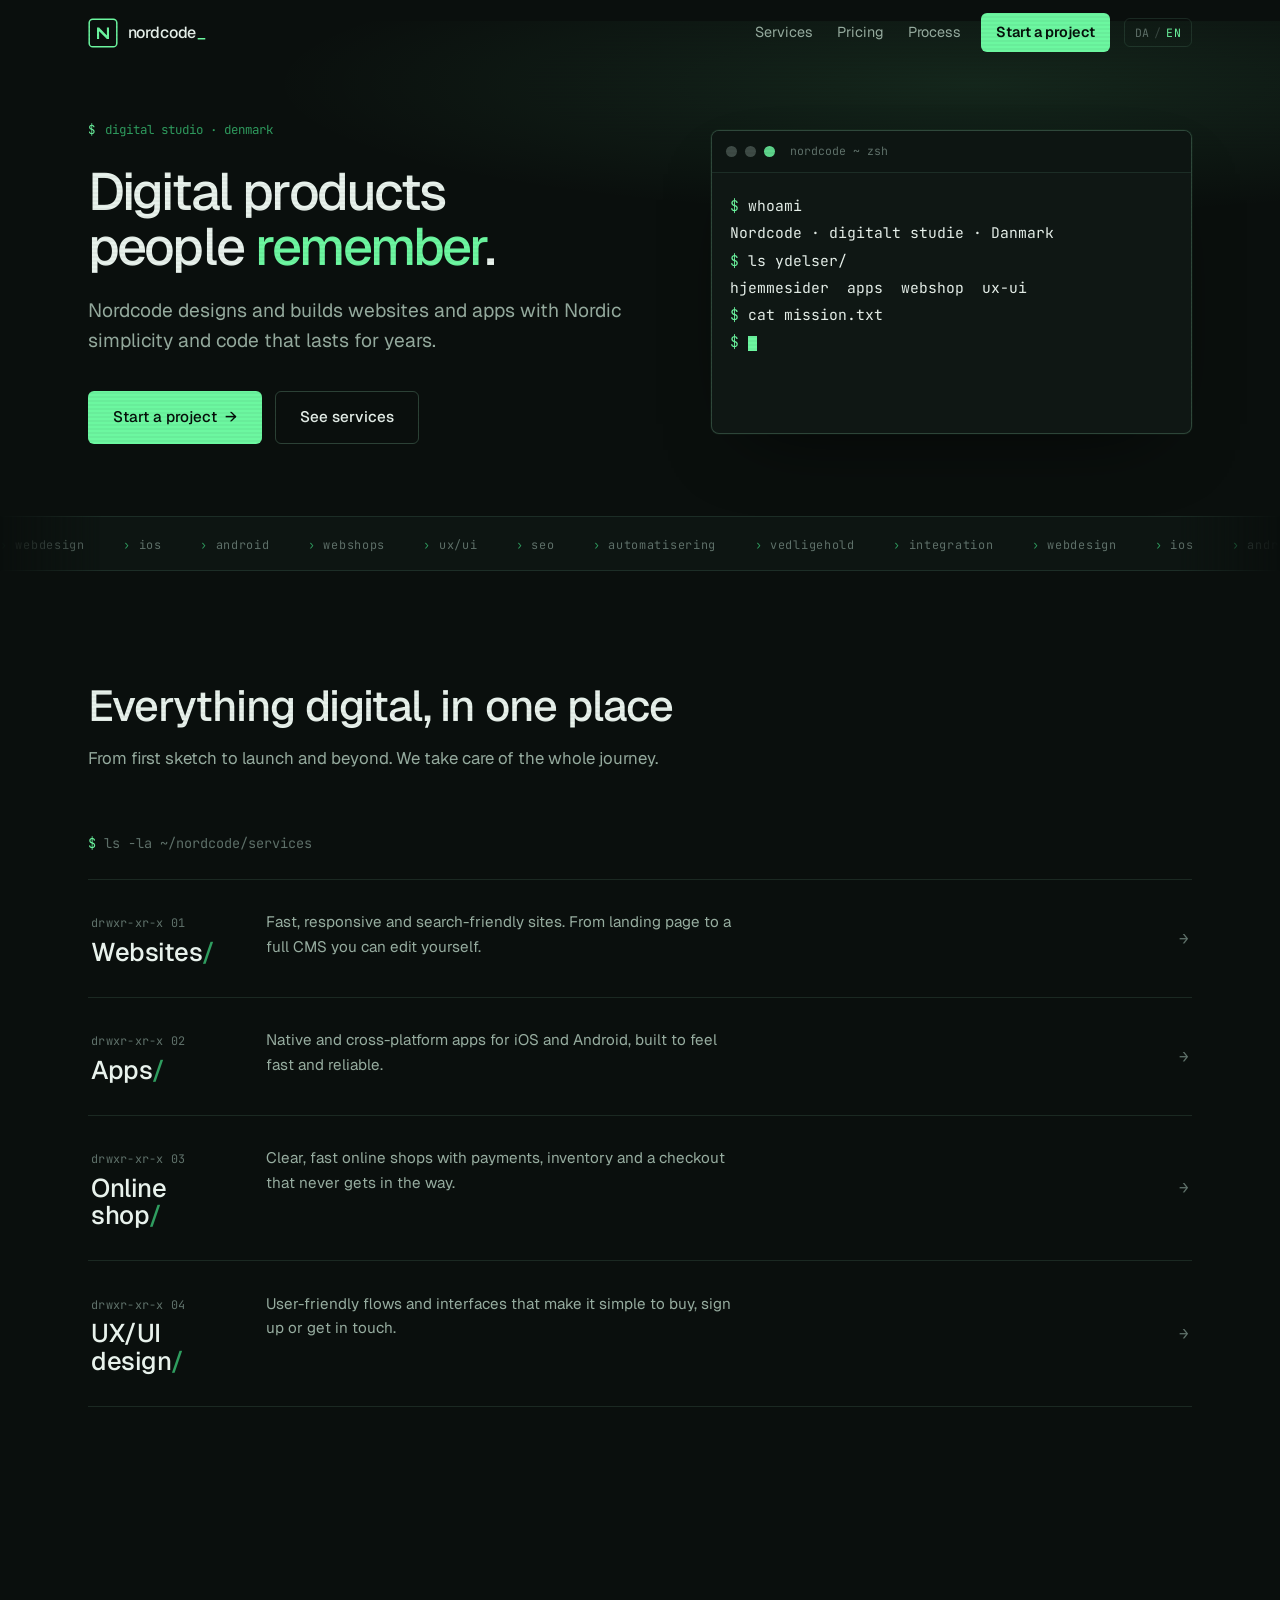
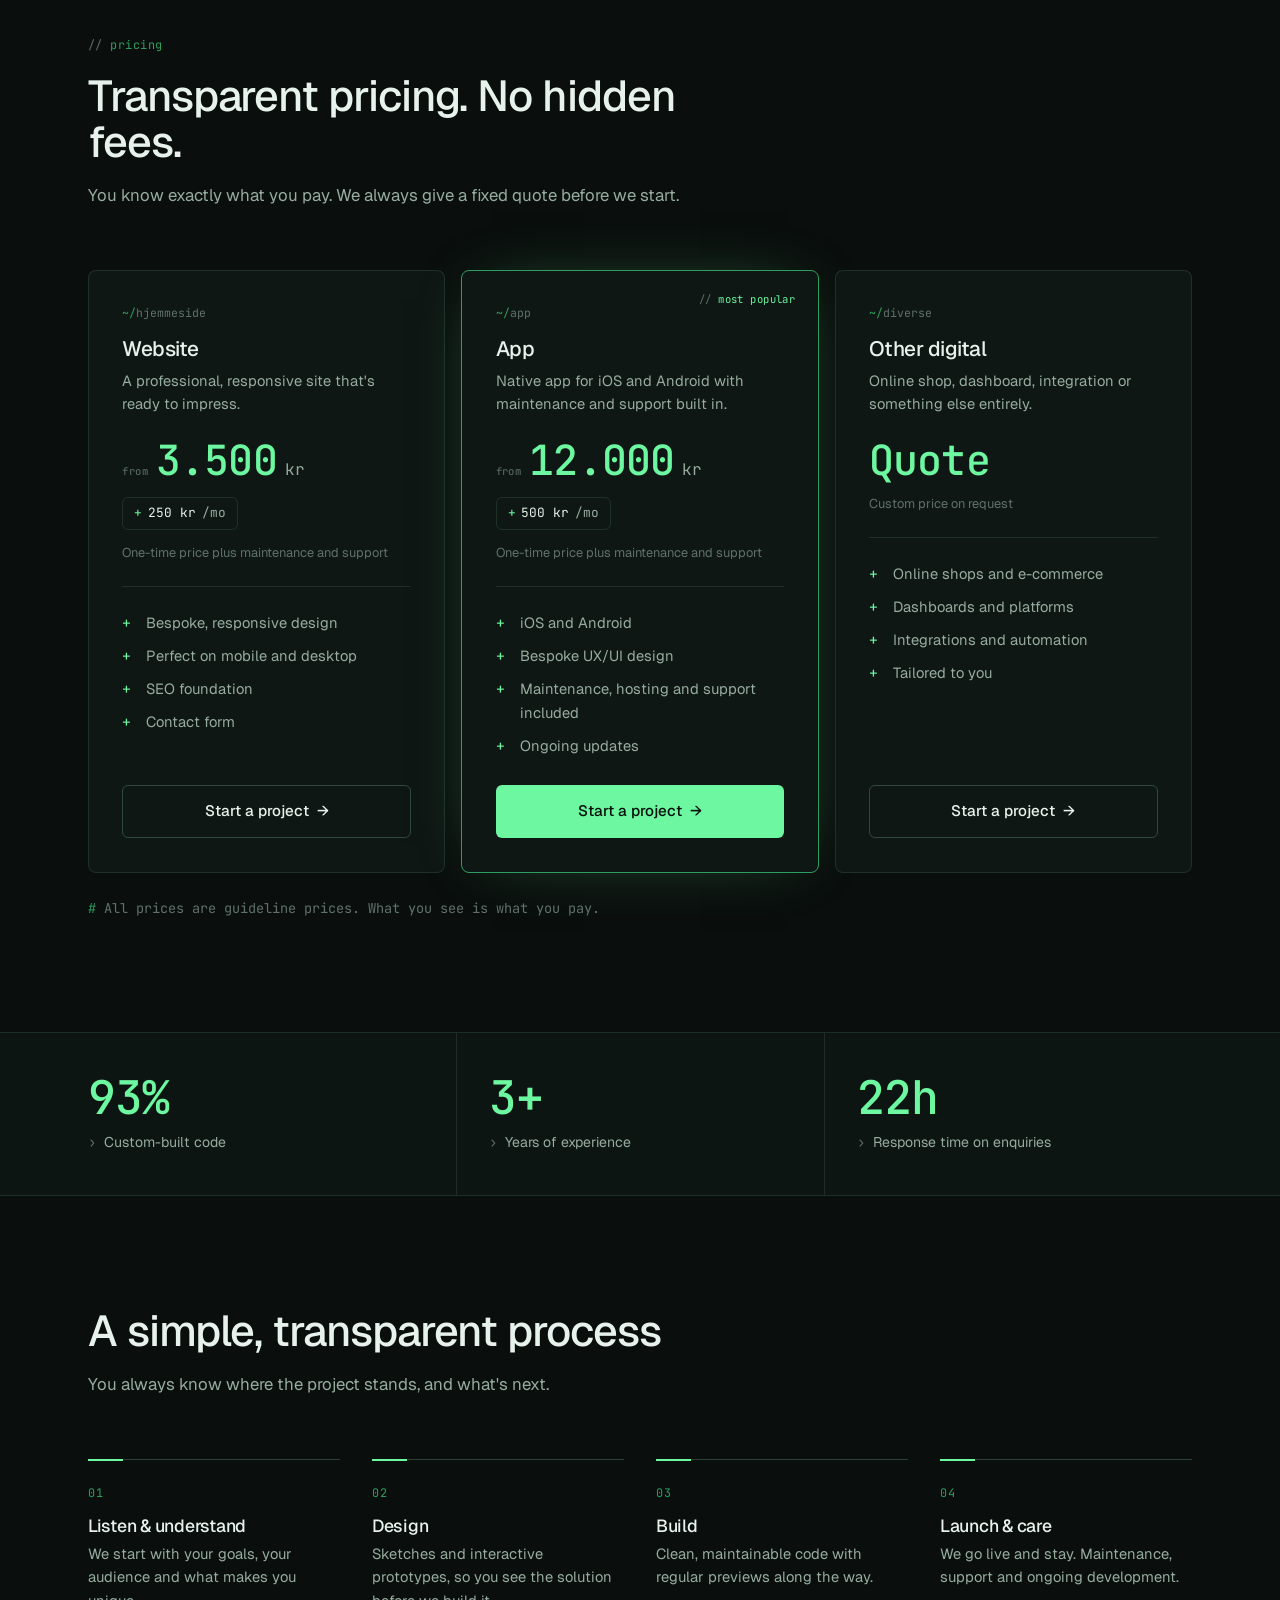
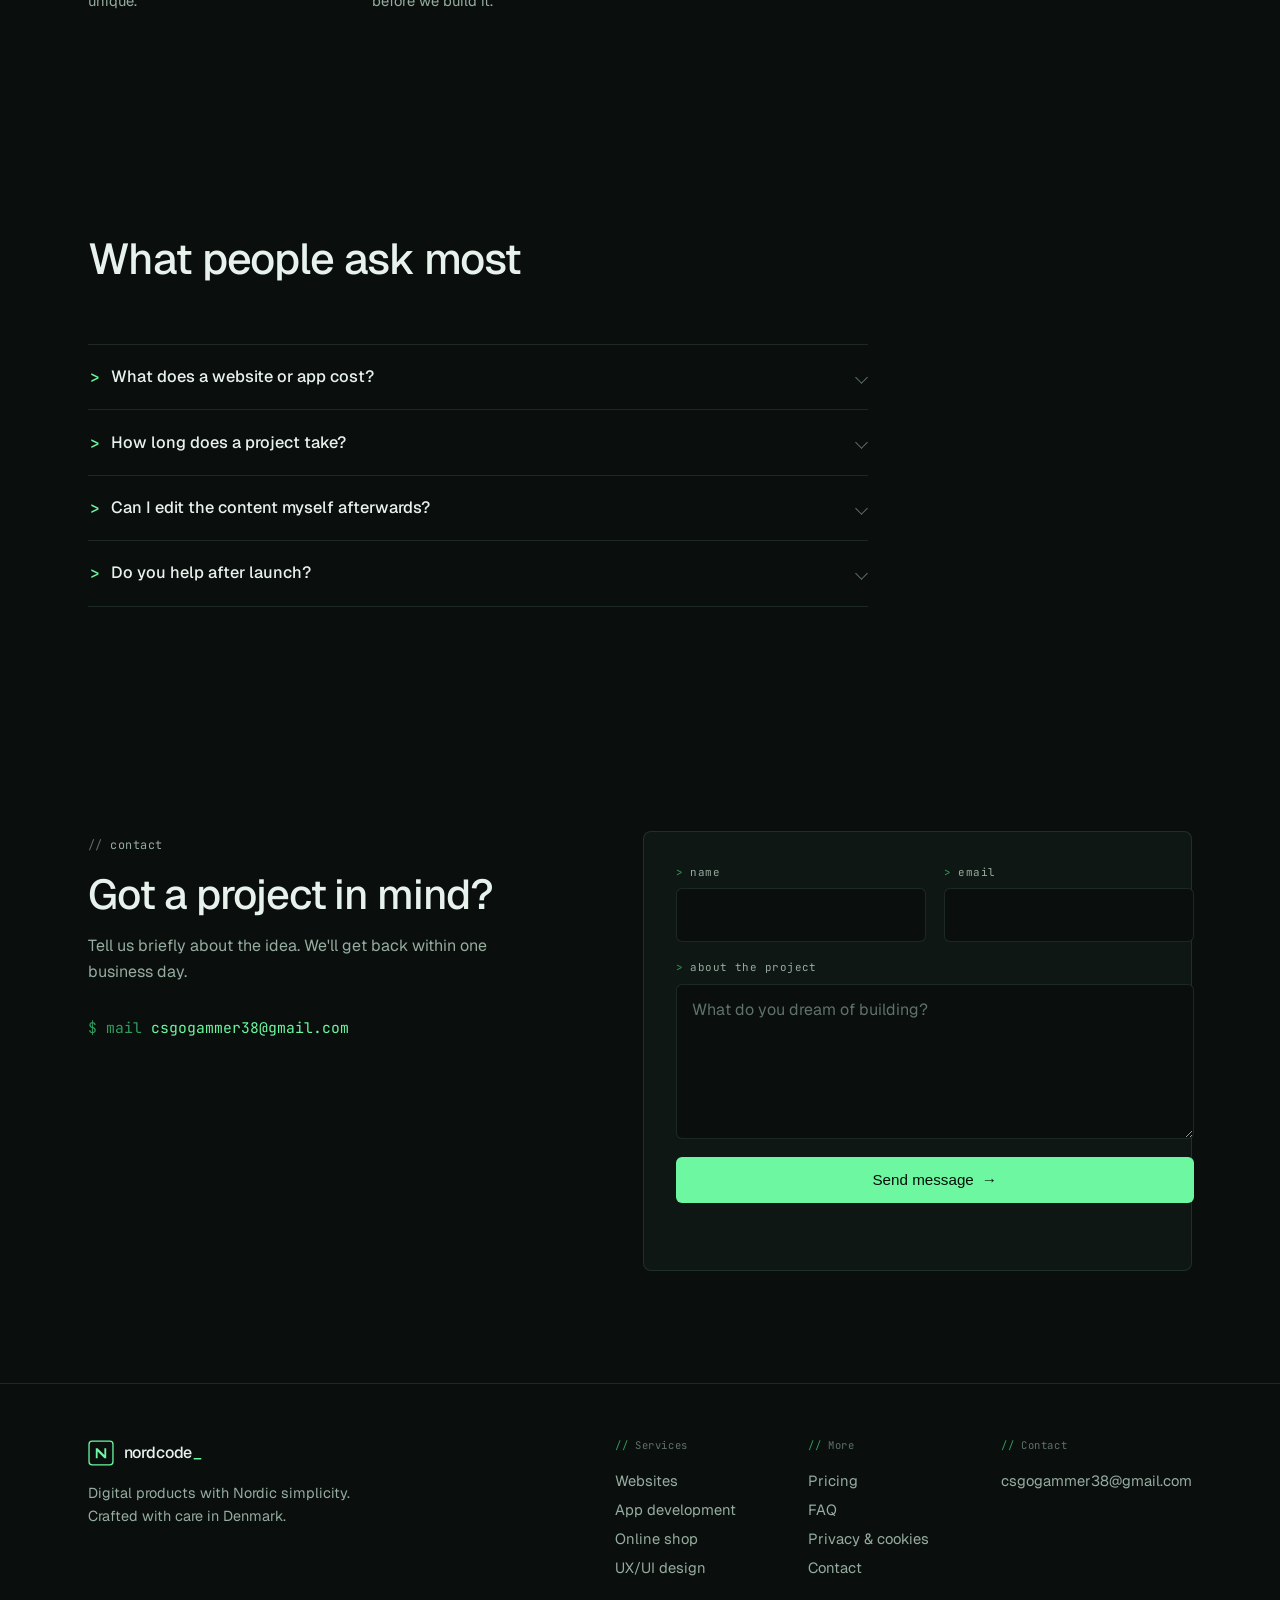
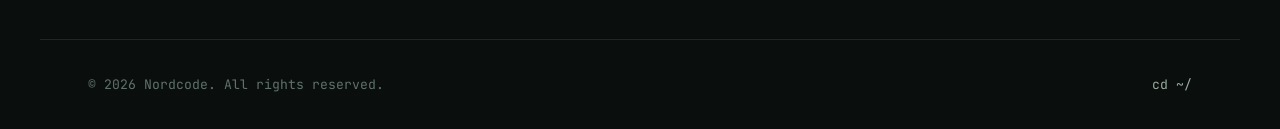
==== commit 224ff2ab: "Rebuild site in a dark-tech terminal aesthetic (taste-skill) Complete new visual direction chosen by" ====
--- a/index.html
+++ b/index.html
@@ -4,12 +4,12 @@
   <meta charset="UTF-8" />
   <meta name="viewport" content="width=device-width, initial-scale=1.0" />
 
-  <title>Nordcode — Hjemmesider, apps og digitale produkter</title>
-  <meta name="description" content="Nordcode er et dansk digitalt studie, der designer og bygger hjemmesider, apps og skræddersyede digitale produkter med nordisk enkelhed og høj kvalitet. Hjemmeside fra 3.500 kr." />
+  <title>Nordcode · Hjemmesider, apps og digitale produkter</title>
+  <meta name="description" content="Nordcode er et dansk digitalt studie, der designer og bygger hjemmesider, apps og skræddersyede digitale produkter med nordisk enkelhed. Hjemmeside fra 3.500 kr." />
   <meta name="keywords" content="hjemmeside, webdesign, app udvikling, webshop, digitalt studie, Nordcode, hjemmeside Danmark, app udvikler" />
   <meta name="author" content="Nordcode" />
   <meta name="robots" content="index, follow, max-image-preview:large" />
-  <meta name="theme-color" content="#070f1a" />
+  <meta name="theme-color" content="#0a0f0d" />
   <meta name="geo.region" content="DK" />
   <meta name="geo.placename" content="Danmark" />
   <meta name="apple-mobile-web-app-capable" content="yes" />
@@ -21,31 +21,31 @@
   <!-- Open Graph -->
   <meta property="og:type" content="website" />
   <meta property="og:site_name" content="Nordcode" />
-  <meta property="og:title" content="Nordcode — Hjemmesider, apps og digitale produkter" />
+  <meta property="og:title" content="Nordcode · Hjemmesider, apps og digitale produkter" />
   <meta property="og:description" content="Vi designer og bygger hjemmesider, apps og digitale produkter med nordisk enkelhed. Hjemmeside fra 3.500 kr." />
   <meta property="og:url" content="https://nordcodestudio.com/" />
   <meta property="og:image" content="https://nordcodestudio.com/og-image.png" />
   <meta property="og:image:width" content="1200" />
   <meta property="og:image:height" content="630" />
-  <meta property="og:image:alt" content="Nordcode — Vi bygger digitale produkter, folk husker." />
+  <meta property="og:image:alt" content="Nordcode. Digitale produkter, folk husker." />
   <meta property="og:locale" content="da_DK" />
   <meta property="og:locale:alternate" content="en_US" />
 
   <!-- Twitter -->
   <meta name="twitter:card" content="summary_large_image" />
-  <meta name="twitter:title" content="Nordcode — Hjemmesider, apps og digitale produkter" />
+  <meta name="twitter:title" content="Nordcode · Hjemmesider, apps og digitale produkter" />
   <meta name="twitter:description" content="Vi designer og bygger hjemmesider, apps og digitale produkter med nordisk enkelhed." />
   <meta name="twitter:image" content="https://nordcodestudio.com/og-image.png" />
 
   <!-- Icons & manifest -->
-  <link rel="icon" type="image/svg+xml" href="data:image/svg+xml,%3Csvg xmlns='http://www.w3.org/2000/svg' viewBox='0 0 100 100'%3E%3Cdefs%3E%3ClinearGradient id='g' x1='0' y1='0' x2='1' y2='1'%3E%3Cstop offset='0' stop-color='%2356c7ff'/%3E%3Cstop offset='1' stop-color='%237affd1'/%3E%3C/linearGradient%3E%3C/defs%3E%3Crect width='100' height='100' rx='24' fill='%23070f1a'/%3E%3Cpath d='M28 73V27h7.5l29 31V27H72v46h-7.5L35.5 42v31z' fill='url(%23g)'/%3E%3C/svg%3E" />
+  <link rel="icon" type="image/svg+xml" href="data:image/svg+xml,%3Csvg xmlns='http://www.w3.org/2000/svg' viewBox='0 0 100 100'%3E%3Crect width='100' height='100' rx='16' fill='%230a0f0d'/%3E%3Crect x='6' y='6' width='88' height='88' rx='12' fill='none' stroke='%236cf7a0' stroke-width='4'/%3E%3Cpath d='M30 70V32h7l26 26V32h7v38h-7L37 44v26z' fill='%236cf7a0'/%3E%3C/svg%3E" />
   <link rel="icon" type="image/png" sizes="192x192" href="icon-192.png" />
   <link rel="apple-touch-icon" href="apple-touch-icon.png" />
   <link rel="manifest" href="site.webmanifest" />
 
   <link rel="preconnect" href="https://fonts.googleapis.com" />
   <link rel="preconnect" href="https://fonts.gstatic.com" crossorigin />
-  <link href="https://fonts.googleapis.com/css2?family=Space+Grotesk:wght@400;500;600;700&family=Inter:wght@400;450;500;600&display=swap" rel="stylesheet" />
+  <link href="https://fonts.googleapis.com/css2?family=Geist:wght@400;500;600&family=JetBrains+Mono:wght@400;500&display=swap" rel="stylesheet" />
   <link rel="stylesheet" href="styles.css" />
 
   <!-- Structured data -->
@@ -62,7 +62,7 @@
         "logo": "https://nordcodestudio.com/icon-512.png",
         "email": "csgogammer38@gmail.com",
         "description": "Nordcode designer og udvikler hjemmesider, apps og skræddersyede digitale produkter med nordisk enkelhed.",
-        "slogan": "Vi bygger digitale produkter, folk husker.",
+        "slogan": "Digitale produkter, folk husker.",
         "areaServed": { "@type": "Country", "name": "Danmark" },
         "knowsLanguage": ["da", "en"],
         "priceRange": "fra 3.500 kr",
@@ -71,7 +71,7 @@
           "@type": "OfferCatalog",
           "name": "Ydelser",
           "itemListElement": [
-            { "@type": "Offer", "price": "3500", "priceCurrency": "DKK", "itemOffered": { "@type": "Service", "name": "Hjemmeside", "description": "Hurtige, responsive og søgemaskinevenlige hjemmesider — fra landingsside til fuldt CMS." } },
+            { "@type": "Offer", "price": "3500", "priceCurrency": "DKK", "itemOffered": { "@type": "Service", "name": "Hjemmeside", "description": "Hurtige, responsive og søgemaskinevenlige hjemmesider. Fra landingsside til fuldt CMS." } },
             { "@type": "Offer", "price": "12000", "priceCurrency": "DKK", "itemOffered": { "@type": "Service", "name": "App", "description": "Native og cross-platform apps til iOS og Android." } },
             { "@type": "Offer", "itemOffered": { "@type": "Service", "name": "Diverse digitalt", "description": "Webshops, dashboards, integrationer og automatiseringer." } }
           ]
@@ -88,7 +88,7 @@
       {
         "@type": "FAQPage",
         "mainEntity": [
-          { "@type": "Question", "name": "Hvad koster en hjemmeside eller app?", "acceptedAnswer": { "@type": "Answer", "text": "Det afhænger af omfang. En enkel landingsside starter typisk lavt, mens større platforme og apps er mere omfattende. Vi giver altid et klart tilbud, før vi går i gang — ingen overraskelser." } },
+          { "@type": "Question", "name": "Hvad koster en hjemmeside eller app?", "acceptedAnswer": { "@type": "Answer", "text": "Det afhænger af omfang. En enkel landingsside starter typisk lavt, mens større platforme og apps er mere omfattende. Vi giver altid et klart tilbud, før vi går i gang. Ingen overraskelser." } },
           { "@type": "Question", "name": "Hvor lang tid tager et projekt?", "acceptedAnswer": { "@type": "Answer", "text": "En mindre hjemmeside kan være klar på få uger. Større projekter planlægger vi i faser, så du ser fremgang løbende." } },
           { "@type": "Question", "name": "Kan jeg selv redigere indholdet bagefter?", "acceptedAnswer": { "@type": "Answer", "text": "Ja. Vi bygger gerne med et brugervenligt CMS, så du nemt kan opdatere tekster, billeder og priser selv." } },
           { "@type": "Question", "name": "Hjælper I efter lancering?", "acceptedAnswer": { "@type": "Answer", "text": "Absolut. Vi tilbyder drift, support og videreudvikling, så din løsning bliver ved med at virke og vokse med dig." } }
@@ -99,29 +99,23 @@
   </script>
 </head>
 <body>
-  <div class="scroll-progress" aria-hidden="true"></div>
   <div class="grain" aria-hidden="true"></div>
-  <div class="cursor-glow" aria-hidden="true"></div>
+  <div id="top-sentinel" aria-hidden="true"></div>
 
   <header class="site-header" id="top">
     <a href="#top" class="brand" aria-label="Nordcode">
-      <svg class="brand-mark" viewBox="0 0 100 100" width="34" height="34" aria-hidden="true">
-        <defs>
-          <linearGradient id="bm" x1="0" y1="0" x2="1" y2="1">
-            <stop offset="0" stop-color="#56c7ff" /><stop offset="1" stop-color="#7affd1" />
-          </linearGradient>
-        </defs>
-        <rect width="100" height="100" rx="24" fill="url(#bm)" />
-        <path d="M28 73V27h7.5l29 31V27H72v46h-7.5L35.5 42v31z" fill="#070f1a" />
+      <svg class="brand-mark" viewBox="0 0 100 100" width="30" height="30" aria-hidden="true">
+        <rect x="4" y="4" width="92" height="92" rx="12" fill="none" stroke="#6cf7a0" stroke-width="5" />
+        <path d="M30 70V32h7l26 26V32h7v38h-7L37 44v26z" fill="#6cf7a0" />
       </svg>
-      <span class="brand-name">Nordcode</span>
+      <span class="brand-name">nordcode</span>
     </a>
     <div class="header-actions">
       <nav class="nav" aria-label="Hovednavigation">
         <a href="#ydelser" data-i18n="nav.services">Ydelser</a>
         <a href="#priser" data-i18n="nav.pricing">Priser</a>
-        <a href="#proces" data-i18n="footer.proces">Proces</a>
-        <a href="#kontakt" class="nav-cta" data-i18n="nav.cta">Start projekt</a>
+        <a href="#proces" data-i18n="nav.process">Proces</a>
+        <a href="#kontakt" class="nav-cta" data-i18n="nav.cta">Start et projekt</a>
       </nav>
       <button class="lang-toggle" type="button" aria-label="Sprog / Language">
         <span data-lang="da">DA</span><span class="sep">/</span><span data-lang="en">EN</span>
@@ -135,14 +129,28 @@
   <main>
     <!-- ===== Hero ===== -->
     <section class="hero">
-      <canvas class="hero-canvas" aria-hidden="true"></canvas>
-      <div class="hero-inner">
-        <p class="pill reveal"><span class="dot"></span> <span data-i18n="hero.pill">Digitalt studie · Danmark · Ledige fra Q3</span></p>
-        <h1 class="reveal" data-i18n="hero.title">Vi bygger digitale produkter,<br /> folk <span class="grad">husker</span>.</h1>
-        <p class="lead reveal" data-i18n="hero.lead">Nordcode designer og udvikler hjemmesider, apps og skræddersyede løsninger — med nordisk enkelhed, omhu i detaljen og kode, der holder i årevis.</p>
+      <div class="hero-copy">
+        <p class="hero-kicker reveal"><span data-i18n="hero.kicker">digitalt studie · danmark</span></p>
+        <h1 class="reveal" data-i18n="hero.title">Digitale produkter,<br />folk <span class="accent">husker</span>.</h1>
+        <p class="lead reveal" data-i18n="hero.lead">Nordcode designer og udvikler hjemmesider og apps med nordisk enkelhed og kode, der holder i årevis.</p>
         <div class="hero-actions reveal">
           <a href="#kontakt" class="btn btn-primary" data-i18n="hero.cta1">Start et projekt <span class="arrow">→</span></a>
-          <a href="#ydelser" class="btn btn-ghost" data-i18n="hero.cta2">Se vores ydelser</a>
+          <a href="#ydelser" class="btn btn-ghost" data-i18n="hero.cta2">Se ydelser</a>
+        </div>
+      </div>
+      <div class="term reveal" role="img" aria-label="Terminal-vindue der viser Nordcodes ydelser">
+        <div class="term-bar">
+          <span class="term-dot"></span><span class="term-dot"></span><span class="term-dot g"></span>
+          <span class="term-title">nordcode ~ zsh</span>
+        </div>
+        <div class="term-body" aria-hidden="true">
+          <div class="term-line"><span class="p">$</span> <span class="c">whoami</span></div>
+          <div class="term-line" data-type data-text="Nordcode · digitalt studie · Danmark"><span class="o">Nordcode · digitalt studie · Danmark</span></div>
+          <div class="term-line"><span class="p">$</span> <span class="c">ls ydelser/</span></div>
+          <div class="term-line" data-type data-text="hjemmesider  apps  webshop  ux-ui"><span class="dir">hjemmesider</span>  <span class="dir">apps</span>  <span class="dir">webshop</span>  <span class="dir">ux-ui</span></div>
+          <div class="term-line"><span class="p">$</span> <span class="c">cat mission.txt</span></div>
+          <div class="term-line" data-type data-text="Vi bygger digitale produkter, folk husker."><span class="o">Vi bygger digitale produkter, folk husker.</span></div>
+          <div class="term-line"><span class="p">$</span> <span class="term-cursor"></span></div>
         </div>
       </div>
     </section>
@@ -150,102 +158,91 @@
     <!-- ===== Marquee ===== -->
     <div class="marquee" aria-hidden="true">
       <div class="marquee-track">
-        <span>Webdesign</span><span>·</span><span>iOS &amp; Android</span><span>·</span>
-        <span>Webshops</span><span>·</span><span>Brand &amp; identitet</span><span>·</span>
-        <span>UX/UI</span><span>·</span><span>Automatisering</span><span>·</span>
-        <span>SEO</span><span>·</span><span>Vedligehold</span><span>·</span>
-        <span>Webdesign</span><span>·</span><span>iOS &amp; Android</span><span>·</span>
-        <span>Webshops</span><span>·</span><span>Brand &amp; identitet</span><span>·</span>
-        <span>UX/UI</span><span>·</span><span>Automatisering</span><span>·</span>
-        <span>SEO</span><span>·</span><span>Vedligehold</span><span>·</span>
+        <span>webdesign</span><span>ios</span><span>android</span><span>webshops</span><span>ux/ui</span>
+        <span>seo</span><span>automatisering</span><span>vedligehold</span><span>integration</span>
+        <span>webdesign</span><span>ios</span><span>android</span><span>webshops</span><span>ux/ui</span>
+        <span>seo</span><span>automatisering</span><span>vedligehold</span><span>integration</span>
       </div>
     </div>
 
-    <!-- ===== Services ===== -->
+    <!-- ===== Services (ls listing) ===== -->
     <section class="section" id="ydelser">
       <div class="section-head reveal">
-        <p class="eyebrow" data-i18n="services.eyebrow">Ydelser</p>
-        <h2 data-i18n="services.title">Alt det digitale — samlet ét sted</h2>
-        <p class="section-sub" data-i18n="services.sub">Fra første skitse til lancering og videreudvikling. Vi tager ansvar for hele rejsen, så du kan koncentrere dig om din forretning.</p>
-      </div>
-      <div class="cards">
-        <article class="card reveal">
-          <span class="card-no">01</span>
-          <div class="card-icon">
-            <svg viewBox="0 0 24 24" fill="none" stroke="currentColor" stroke-width="1.6"><rect x="3" y="4" width="18" height="14" rx="2"/><path d="M3 9h18M8 21h8"/></svg>
-          </div>
-          <h3 data-i18n="svc1.title">Hjemmesider</h3>
-          <p data-i18n="svc1.desc">Hurtige, responsive og søgemaskinevenlige sider — fra elegant landingsside til fuldt CMS, du selv kan redigere.</p>
-          <ul class="tag-list"><li data-i18n="svc1.t1">Design</li><li data-i18n="svc1.t2">Udvikling</li><li data-i18n="svc1.t3">SEO</li></ul>
-          <a class="card-link" href="hjemmesider/" data-i18n="card.more">Læs mere →</a>
-        </article>
-        <article class="card reveal">
-          <span class="card-no">02</span>
-          <div class="card-icon">
-            <svg viewBox="0 0 24 24" fill="none" stroke="currentColor" stroke-width="1.6"><rect x="7" y="2" width="10" height="20" rx="2.5"/><path d="M11 18h2"/></svg>
-          </div>
-          <h3 data-i18n="svc2.title">Apps</h3>
-          <p data-i18n="svc2.desc">Native og cross-platform apps til iOS og Android, bygget til at føles hurtige, intuitive og pålidelige.</p>
-          <ul class="tag-list"><li data-i18n="svc2.t1">iOS</li><li data-i18n="svc2.t2">Android</li><li data-i18n="svc2.t3">UX</li></ul>
-          <a class="card-link" href="apps/" data-i18n="card.more">Læs mere →</a>
-        </article>
-        <article class="card reveal">
-          <span class="card-no">03</span>
-          <div class="card-icon">
-            <svg viewBox="0 0 24 24" fill="none" stroke="currentColor" stroke-width="1.6"><path d="M12 3l2.5 5.5L20 11l-5.5 2.5L12 19l-2.5-5.5L4 11l5.5-2.5z"/></svg>
-          </div>
-          <h3 data-i18n="svc3.title">Diverse digitalt</h3>
-          <p data-i18n="svc3.desc">Webshops, dashboards, automatiseringer og integrationer. Har du en idé, finder vi den rigtige løsning.</p>
-          <ul class="tag-list"><li data-i18n="svc3.t1">E-handel</li><li data-i18n="svc3.t2">Integration</li><li data-i18n="svc3.t3">Automatisering</li></ul>
-          <a class="card-link" href="webshop/" data-i18n="card.more">Læs mere →</a>
-        </article>
+        <h2 data-i18n="services.title">Alt det digitale, samlet ét sted</h2>
+        <p class="section-sub" data-i18n="services.sub">Fra første skitse til lancering og videreudvikling. Vi tager ansvar for hele rejsen.</p>
+      </div>
+      <p class="svc-cmd reveal" data-i18n="services.cmd">ls -la ~/nordcode/ydelser</p>
+      <div class="svc-list">
+        <a class="svc-row reveal" href="hjemmesider/">
+          <span class="svc-name"><span class="svc-perm">drwxr-xr-x 01</span><h3 data-i18n="svc1.title">Hjemmesider</h3></span>
+          <p data-i18n="svc1.desc">Hurtige, responsive og søgemaskinevenlige sider. Fra landingsside til fuldt CMS, du selv kan redigere.</p>
+          <span class="svc-arrow" aria-hidden="true">→</span>
+        </a>
+        <a class="svc-row reveal" href="apps/">
+          <span class="svc-name"><span class="svc-perm">drwxr-xr-x 02</span><h3 data-i18n="svc2.title">Apps</h3></span>
+          <p data-i18n="svc2.desc">Native og cross-platform apps til iOS og Android, bygget til at føles hurtige og pålidelige.</p>
+          <span class="svc-arrow" aria-hidden="true">→</span>
+        </a>
+        <a class="svc-row reveal" href="webshop/">
+          <span class="svc-name"><span class="svc-perm">drwxr-xr-x 03</span><h3 data-i18n="svc3.title">Webshop</h3></span>
+          <p data-i18n="svc3.desc">Overskuelige webshops med betaling, lager og en checkout, der ikke står i vejen for salget.</p>
+          <span class="svc-arrow" aria-hidden="true">→</span>
+        </a>
+        <a class="svc-row reveal" href="ux-ui/">
+          <span class="svc-name"><span class="svc-perm">drwxr-xr-x 04</span><h3 data-i18n="svc4.title">UX/UI-design</h3></span>
+          <p data-i18n="svc4.desc">Brugervenlige flows og grænseflader, der gør det enkelt at handle, tilmelde sig eller tage kontakt.</p>
+          <span class="svc-arrow" aria-hidden="true">→</span>
+        </a>
       </div>
     </section>
 
     <!-- ===== Pricing ===== -->
-    <section class="section pricing" id="priser">
-      <div class="section-head center reveal">
-        <p class="eyebrow" data-i18n="pricing.eyebrow">Priser</p>
-        <h2 data-i18n="pricing.title">Gennemsigtige priser — ingen skjulte gebyrer</h2>
+    <section class="section" id="priser">
+      <div class="section-head reveal">
+        <p class="eyebrow" data-i18n="pricing.eyebrow">priser</p>
+        <h2 data-i18n="pricing.title">Gennemsigtige priser. Ingen skjulte gebyrer.</h2>
         <p class="section-sub" data-i18n="pricing.sub">Du ved præcis, hvad du betaler. Vi giver altid et fast tilbud, før vi går i gang.</p>
       </div>
       <div class="price-grid">
         <article class="price-card reveal">
+          <span class="price-tag">hjemmeside</span>
           <h3 data-i18n="price1.title">Hjemmeside</h3>
           <p class="price-desc" data-i18n="price1.desc">En professionel, responsiv side, der er klar til at imponere.</p>
           <div class="price-block">
-            <div class="price"><span class="price-from" data-i18n="price.from">Fra</span><span class="amount">3.500</span><span class="cur">kr</span></div>
+            <div class="price"><span class="price-from" data-i18n="price.from">fra</span><span class="amount">3.500</span><span class="cur">kr</span></div>
             <div class="price-mo"><span class="mo-plus">+</span><span class="mo-amount">250 kr</span><span class="mo-per" data-i18n="price.per">/md</span></div>
-            <p class="price-note" data-i18n="price.note">Engangspris + drift &amp; support</p>
+            <p class="price-note" data-i18n="price.note">Engangspris plus drift og support</p>
           </div>
           <ul class="price-list">
             <li data-i18n="price1.l1">Skræddersyet, responsivt design</li>
-            <li data-i18n="price1.l2">Perfekt på mobil &amp; desktop</li>
+            <li data-i18n="price1.l2">Perfekt på mobil og desktop</li>
             <li data-i18n="price1.l3">SEO-grundopsætning</li>
             <li data-i18n="price1.l4">Kontaktformular</li>
           </ul>
-          <a href="#kontakt" class="btn btn-ghost" data-i18n="price1.cta">Få et tilbud</a>
+          <a href="#kontakt" class="btn btn-ghost" data-i18n="price.cta">Start et projekt <span class="arrow">→</span></a>
         </article>
 
         <article class="price-card featured reveal">
-          <span class="price-badge" data-i18n="price.badge">Mest populær</span>
+          <span class="price-badge" data-i18n="price.badge">mest populær</span>
+          <span class="price-tag">app</span>
           <h3 data-i18n="price2.title">App</h3>
-          <p class="price-desc" data-i18n="price2.desc">Native app til iOS &amp; Android — med drift og support indbygget.</p>
+          <p class="price-desc" data-i18n="price2.desc">Native app til iOS og Android med drift og support indbygget.</p>
           <div class="price-block">
-            <div class="price"><span class="price-from" data-i18n="price.from">Fra</span><span class="amount">12.000</span><span class="cur">kr</span></div>
+            <div class="price"><span class="price-from" data-i18n="price.from">fra</span><span class="amount">12.000</span><span class="cur">kr</span></div>
             <div class="price-mo"><span class="mo-plus">+</span><span class="mo-amount">500 kr</span><span class="mo-per" data-i18n="price.per">/md</span></div>
-            <p class="price-note" data-i18n="price.note">Engangspris + drift &amp; support</p>
+            <p class="price-note" data-i18n="price.note">Engangspris plus drift og support</p>
           </div>
           <ul class="price-list">
-            <li data-i18n="price2.l1">iOS &amp; Android</li>
+            <li data-i18n="price2.l1">iOS og Android</li>
             <li data-i18n="price2.l2">Skræddersyet UX/UI-design</li>
-            <li data-i18n="price2.l3">Drift, hosting &amp; support inkluderet</li>
+            <li data-i18n="price2.l3">Drift, hosting og support inkluderet</li>
             <li data-i18n="price2.l4">Løbende opdateringer</li>
           </ul>
-          <a href="#kontakt" class="btn btn-primary" data-i18n="price2.cta">Start et projekt <span class="arrow">→</span></a>
+          <a href="#kontakt" class="btn btn-primary" data-i18n="price.cta2">Start et projekt <span class="arrow">→</span></a>
         </article>
 
         <article class="price-card reveal">
+          <span class="price-tag">diverse</span>
           <h3 data-i18n="price3.title">Diverse digitalt</h3>
           <p class="price-desc" data-i18n="price3.desc">Webshop, dashboard, integration eller noget helt fjerde.</p>
           <div class="price-block">
@@ -253,15 +250,15 @@
             <p class="price-note" data-i18n="price3.note">Skræddersyet pris efter behov</p>
           </div>
           <ul class="price-list">
-            <li data-i18n="price3.l1">Webshops &amp; e-handel</li>
-            <li data-i18n="price3.l2">Dashboards &amp; platforme</li>
-            <li data-i18n="price3.l3">Integrationer &amp; automatisering</li>
+            <li data-i18n="price3.l1">Webshops og e-handel</li>
+            <li data-i18n="price3.l2">Dashboards og platforme</li>
+            <li data-i18n="price3.l3">Integrationer og automatisering</li>
             <li data-i18n="price3.l4">Skræddersyet til dig</li>
           </ul>
-          <a href="#kontakt" class="btn btn-ghost" data-i18n="price3.cta">Kontakt os</a>
+          <a href="#kontakt" class="btn btn-ghost" data-i18n="price.cta">Start et projekt <span class="arrow">→</span></a>
         </article>
       </div>
-      <p class="price-foot reveal" data-i18n="price.foot">Alle priser er vejledende. Ingen skjulte gebyrer — det du ser, er det du betaler.</p>
+      <p class="price-foot reveal" data-i18n="price.foot">Alle priser er vejledende. Det du ser, er det du betaler.</p>
     </section>
 
     <!-- ===== Stats ===== -->
@@ -276,28 +273,26 @@
     <!-- ===== Process ===== -->
     <section class="section" id="proces">
       <div class="section-head reveal">
-        <p class="eyebrow" data-i18n="process.eyebrow">Proces</p>
         <h2 data-i18n="process.title">En enkel, gennemsigtig proces</h2>
-        <p class="section-sub" data-i18n="process.sub">Du ved altid, hvor projektet er — og hvad næste skridt er.</p>
+        <p class="section-sub" data-i18n="process.sub">Du ved altid, hvor projektet er, og hvad næste skridt er.</p>
       </div>
       <ol class="steps">
         <li class="reveal"><span class="step-no">01</span><h3 data-i18n="step1.title">Lyt &amp; forstå</h3><p data-i18n="step1.desc">Vi starter med dine mål, din målgruppe og det, der gør jer unikke.</p></li>
         <li class="reveal"><span class="step-no">02</span><h3 data-i18n="step2.title">Design</h3><p data-i18n="step2.desc">Skitser og interaktive prototyper, så du ser løsningen før vi bygger den.</p></li>
         <li class="reveal"><span class="step-no">03</span><h3 data-i18n="step3.title">Byg</h3><p data-i18n="step3.desc">Ren, vedligeholdbar kode med løbende fremvisninger undervejs.</p></li>
-        <li class="reveal"><span class="step-no">04</span><h3 data-i18n="step4.title">Lancér &amp; pas på</h3><p data-i18n="step4.desc">Vi går live og bliver — med drift, support og videreudvikling.</p></li>
+        <li class="reveal"><span class="step-no">04</span><h3 data-i18n="step4.title">Lancér &amp; pas på</h3><p data-i18n="step4.desc">Vi går live og bliver. Drift, support og videreudvikling.</p></li>
       </ol>
     </section>
 
     <!-- ===== FAQ ===== -->
-    <section class="section faq" id="faq">
+    <section class="section" id="faq">
       <div class="section-head reveal">
-        <p class="eyebrow" data-i18n="faq.eyebrow">Spørgsmål</p>
         <h2 data-i18n="faq.title">Det spørger folk oftest om</h2>
       </div>
       <div class="accordion reveal">
         <details>
           <summary><span data-i18n="faq1.q">Hvad koster en hjemmeside eller app?</span><span class="chev" aria-hidden="true"></span></summary>
-          <div class="acc-body"><p data-i18n="faq1.a">Det afhænger af omfang. En enkel landingsside starter typisk lavt, mens større platforme og apps er mere omfattende. Vi giver altid et klart tilbud, før vi går i gang — ingen overraskelser.</p></div>
+          <div class="acc-body"><p data-i18n="faq1.a">Det afhænger af omfang. En enkel landingsside starter typisk lavt, mens større platforme og apps er mere omfattende. Vi giver altid et klart tilbud, før vi går i gang. Ingen overraskelser.</p></div>
         </details>
         <details>
           <summary><span data-i18n="faq2.q">Hvor lang tid tager et projekt?</span><span class="chev" aria-hidden="true"></span></summary>
@@ -315,29 +310,31 @@
     </section>
 
     <!-- ===== Contact ===== -->
-    <section class="section contact" id="kontakt">
-      <div class="contact-inner reveal">
-        <p class="eyebrow" data-i18n="contact.eyebrow">Kontakt</p>
-        <h2 data-i18n="contact.title">Har du et projekt i tankerne?</h2>
-        <p class="section-sub" data-i18n="contact.sub">Fortæl os kort om idéen — vi vender tilbage inden for én arbejdsdag.</p>
-        <form class="contact-form" novalidate>
+    <section class="section" id="kontakt">
+      <div class="contact-grid">
+        <div class="contact-info reveal">
+          <p class="eyebrow" data-i18n="contact.eyebrow">kontakt</p>
+          <h2 data-i18n="contact.title">Har du et projekt i tankerne?</h2>
+          <p data-i18n="contact.sub">Fortæl os kort om idéen. Vi vender tilbage inden for én arbejdsdag.</p>
+          <p class="contact-alt"><a href="mailto:csgogammer38@gmail.com">csgogammer38@gmail.com</a></p>
+        </div>
+        <form class="contact-form reveal" novalidate>
           <div class="field">
-            <label for="name" data-i18n="form.name">Navn</label>
+            <label for="name" data-i18n="form.name">navn</label>
             <input id="name" name="name" type="text" autocomplete="name" required />
           </div>
           <div class="field">
-            <label for="email" data-i18n="form.email">E-mail</label>
+            <label for="email" data-i18n="form.email">e-mail</label>
             <input id="email" name="email" type="email" autocomplete="email" required />
           </div>
           <div class="field field-full">
-            <label for="message" data-i18n="form.message">Om projektet</label>
-            <textarea id="message" name="message" rows="4" data-i18n-ph="form.ph" placeholder="Hvad drømmer du om at bygge?" required></textarea>
+            <label for="message" data-i18n="form.message">om projektet</label>
+            <textarea id="message" name="message" rows="5" data-i18n-ph="form.ph" placeholder="Hvad drømmer du om at bygge?" required></textarea>
           </div>
           <input type="text" name="_honey" class="hp-field" tabindex="-1" autocomplete="off" aria-hidden="true" />
           <button type="submit" class="btn btn-primary" data-i18n="form.cta">Send besked <span class="arrow">→</span></button>
           <p class="form-status" role="status" aria-live="polite"></p>
         </form>
-        <p class="contact-alt" data-i18n="contact.alt">Eller skriv direkte til <a href="mailto:csgogammer38@gmail.com">csgogammer38@gmail.com</a></p>
       </div>
     </section>
   </main>
@@ -346,11 +343,11 @@
     <div class="footer-top">
       <div class="footer-brand">
         <div class="brand">
-          <svg class="brand-mark" viewBox="0 0 100 100" width="30" height="30" aria-hidden="true">
-            <rect width="100" height="100" rx="24" fill="url(#bm)" />
-            <path d="M28 73V27h7.5l29 31V27H72v46h-7.5L35.5 42v31z" fill="#070f1a" />
+          <svg class="brand-mark" viewBox="0 0 100 100" width="26" height="26" aria-hidden="true">
+            <rect x="4" y="4" width="92" height="92" rx="12" fill="none" stroke="#6cf7a0" stroke-width="5" />
+            <path d="M30 70V32h7l26 26V32h7v38h-7L37 44v26z" fill="#6cf7a0" />
           </svg>
-          <span class="brand-name">Nordcode</span>
+          <span class="brand-name">nordcode</span>
         </div>
         <p data-i18n="footer.tag">Digitale produkter med nordisk enkelhed. Bygget med omhu i Danmark.</p>
       </div>
@@ -362,7 +359,7 @@
     </div>
     <div class="footer-bottom">
       <p>© <span id="year"></span> <span data-i18n="footer.rights">Nordcode. Alle rettigheder forbeholdes.</span></p>
-      <a href="#top" class="to-top" data-i18n="footer.totop">Til toppen ↑</a>
+      <a href="#top" class="to-top" data-i18n="footer.totop">cd ~/</a>
     </div>
   </footer>
 
--- a/styles.css
+++ b/styles.css
@@ -1,422 +1,397 @@
 /* =====================================================
-   Nord Studio — premium one-pager
+   Nordcode · dark-tech / terminal design system
+   Locked: dark theme · one accent (terminal green)
+   radius 6px · Geist (display/body) + JetBrains Mono
    ===================================================== */
 :root {
-  --bg: #070f1a;
-  --bg-2: #0a1726;
-  --surface: rgba(255, 255, 255, 0.035);
-  --surface-2: rgba(255, 255, 255, 0.06);
-  --border: rgba(180, 210, 235, 0.12);
-  --border-strong: rgba(180, 210, 235, 0.24);
-  --ink: #eaf2fb;
-  --ink-soft: #97abc2;
-  --ink-faint: #64788f;
-  --accent: #56c7ff;
-  --accent-2: #7affd1;
-  --grad: linear-gradient(110deg, #56c7ff, #7affd1);
-  --radius: 20px;
-  --radius-sm: 14px;
-  --maxw: 1160px;
+  --bg: #0a0f0d;
+  --bg-2: #0d1512;
+  --panel: #0f1714;
+  --panel-2: #121c18;
+  --line: rgba(150, 224, 184, 0.12);
+  --line-2: rgba(150, 224, 184, 0.24);
+  --ink: #e8f2ec;
+  --muted: #96ac9f;
+  --faint: #5f716a;
+  --accent: #6cf7a0;
+  --accent-dim: #2f9d5f;
+  --danger: #ffcf6b;
+  --r: 6px;
+  --maxw: 1200px;
+  --gutter: clamp(1.15rem, 4vw, 3rem);
   --ease: cubic-bezier(0.22, 1, 0.36, 1);
-  --shadow: 0 30px 80px -30px rgba(0, 0, 0, 0.6);
 }
 
 * { box-sizing: border-box; }
-html { scroll-behavior: smooth; -webkit-text-size-adjust: 100%; }
+html { scroll-behavior: smooth; -webkit-text-size-adjust: 100%; overflow-x: hidden; }
 
 body {
   margin: 0;
-  font-family: "Inter", system-ui, sans-serif;
+  font-family: "Geist", system-ui, sans-serif;
+  background: var(--bg);
   color: var(--ink);
-  background: var(--bg);
-  line-height: 1.65;
+  line-height: 1.6;
+  -webkit-font-smoothing: antialiased;
   overflow-x: hidden;
-  -webkit-font-smoothing: antialiased;
-  font-feature-settings: "cv05", "ss01";
-}
-
-h1, h2, h3, h4, .brand-name, .stat-num {
-  font-family: "Space Grotesk", "Inter", sans-serif;
-  line-height: 1.08;
-  letter-spacing: -0.025em;
-  margin: 0;
-  font-weight: 600;
-}
-
+}
+
+h1, h2, h3, h4 { font-weight: 500; letter-spacing: -0.025em; line-height: 1.08; margin: 0; }
 a { color: inherit; text-decoration: none; }
-::selection { background: rgba(122, 255, 209, 0.25); }
-
-/* ===== Decorative layers ===== */
-.scroll-progress {
-  position: fixed; top: 0; left: 0; height: 3px; width: 0;
-  background: var(--grad); z-index: 100;
-  box-shadow: 0 0 14px rgba(86, 199, 255, 0.6);
-}
+::selection { background: rgba(108, 247, 160, 0.24); color: #fff; }
+
+.mono, .kicker, .eyebrow, .breadcrumb, .term, .svc-perm, .svc-no,
+.price-tag, .stat-num, .step-no, .marquee-track, .field label, .footer-cols h4 {
+  font-family: "JetBrains Mono", ui-monospace, monospace;
+}
+
+/* retire old decorative layers */
+.scroll-progress, .cursor-glow { display: none !important; }
+
+/* scanline + grain texture */
 .grain {
-  position: fixed; inset: 0; z-index: 1; pointer-events: none; opacity: 0.04;
-  background-image: url("data:image/svg+xml,%3Csvg xmlns='http://www.w3.org/2000/svg' width='160' height='160'%3E%3Cfilter id='n'%3E%3CfeTurbulence type='fractalNoise' baseFrequency='0.85' numOctaves='3'/%3E%3C/filter%3E%3Crect width='100%25' height='100%25' filter='url(%23n)'/%3E%3C/svg%3E");
-  mix-blend-mode: overlay;
-}
-.cursor-glow {
-  position: fixed; top: 0; left: 0; width: 460px; height: 460px;
-  margin: -230px 0 0 -230px; border-radius: 50%; z-index: 0; pointer-events: none;
-  background: radial-gradient(circle, rgba(86, 199, 255, 0.12), transparent 65%);
-  transform: translate3d(-100vw, 0, 0); transition: opacity 0.3s; opacity: 0;
-}
-body:hover .cursor-glow { opacity: 1; }
+  position: fixed; inset: 0; z-index: 60; pointer-events: none; opacity: 0.5;
+  background:
+    repeating-linear-gradient(0deg, rgba(0,0,0,0), rgba(0,0,0,0) 2px, rgba(0,0,0,0.16) 3px, rgba(0,0,0,0) 4px);
+  mix-blend-mode: multiply;
+}
 
 /* ===== Header ===== */
 .site-header {
   position: sticky; top: 0; z-index: 50;
   display: flex; align-items: center; justify-content: space-between; gap: 1rem;
-  padding: 0.9rem clamp(1.1rem, 4vw, 2.5rem);
   max-width: var(--maxw); margin: 0 auto;
+  padding: 0 var(--gutter); height: 66px;
+  border-bottom: 1px solid transparent; transition: border-color 0.3s;
 }
 .site-header::before {
   content: ""; position: absolute; inset: 0; z-index: -1;
-  background: rgba(7, 15, 26, 0.7); -webkit-backdrop-filter: blur(14px) saturate(140%); backdrop-filter: blur(14px) saturate(140%);
-  border-bottom: 1px solid transparent; opacity: 0; transition: opacity 0.35s ease;
-}
-.site-header.scrolled::before { opacity: 1; border-bottom-color: var(--border); }
-
-.brand { display: flex; align-items: center; gap: 0.65rem; font-weight: 600; }
-.brand-mark { border-radius: 9px; display: block; }
-.brand-name { font-size: 1.08rem; }
-
-.header-actions { display: flex; align-items: center; gap: 0.55rem; }
-.nav { display: flex; align-items: center; gap: 0.4rem; }
+  background: rgba(10, 15, 13, 0.78); -webkit-backdrop-filter: blur(10px); backdrop-filter: blur(10px);
+  opacity: 0; transition: opacity 0.3s;
+}
+.site-header.scrolled::before { opacity: 1; }
+.site-header.scrolled { border-bottom-color: var(--line); }
+
+.brand { display: flex; align-items: center; gap: 0.6rem; }
+.brand-mark { display: block; }
+.brand-name { font-weight: 500; font-size: 1rem; letter-spacing: -0.01em; }
+.brand-name::after { content: "_"; color: var(--accent); margin-left: 1px; animation: blink 1.2s steps(1) infinite; }
+
+.header-actions { display: flex; align-items: center; gap: 0.35rem; }
+.nav { display: flex; align-items: center; }
+.nav a { color: var(--muted); font-size: 0.9rem; padding: 0.45rem 0.75rem; transition: color 0.2s; }
+.nav a:hover { color: var(--ink); }
+.nav-cta {
+  color: #05100a !important; background: var(--accent); font-weight: 600;
+  border-radius: var(--r); margin-left: 0.5rem; padding: 0.5rem 0.95rem !important;
+  transition: background 0.2s, box-shadow 0.2s;
+}
+.nav-cta:hover { background: #86ffb2; box-shadow: 0 0 24px -6px rgba(108, 247, 160, 0.55); }
 
 .lang-toggle {
-  display: inline-flex; align-items: center; gap: 0.35rem;
-  background: var(--surface); border: 1px solid var(--border); border-radius: 999px;
-  padding: 0.4rem 0.75rem; cursor: pointer; font-family: "Space Grotesk", sans-serif;
-  font-size: 0.8rem; letter-spacing: 0.02em; color: var(--ink-faint);
-  transition: border-color 0.2s, background 0.2s;
-}
-.lang-toggle:hover { border-color: var(--border-strong); background: var(--surface-2); }
-.lang-toggle [data-lang] { transition: color 0.2s; }
-.lang-toggle [data-lang].active { color: var(--ink); font-weight: 600; }
-.lang-toggle .sep { color: var(--ink-faint); opacity: 0.6; }
-.nav a { color: var(--ink-soft); font-size: 0.94rem; padding: 0.5rem 0.85rem; border-radius: 999px; transition: color 0.2s, background 0.2s; }
-.nav a:hover { color: var(--ink); background: var(--surface); }
-.nav-cta {
-  color: #06121f !important; background: var(--grad); font-weight: 600;
-  margin-left: 0.4rem; box-shadow: 0 8px 24px -10px rgba(86, 199, 255, 0.7);
-}
-.nav-cta:hover { background: var(--grad) !important; transform: translateY(-1px); }
+  display: inline-flex; align-items: center; gap: 0.3rem; margin-left: 0.5rem;
+  background: none; border: 1px solid var(--line); border-radius: var(--r); cursor: pointer;
+  padding: 0.35rem 0.6rem; font-family: "JetBrains Mono", monospace; font-size: 0.72rem;
+  color: var(--faint); letter-spacing: 0.04em; transition: border-color 0.2s;
+}
+.lang-toggle:hover { border-color: var(--line-2); }
+.lang-toggle [data-lang].active { color: var(--accent); }
+.lang-toggle .sep { opacity: 0.5; }
 
 .nav-toggle { display: none; flex-direction: column; gap: 5px; background: none; border: 0; cursor: pointer; padding: 8px; }
-.nav-toggle span { width: 24px; height: 2px; background: var(--ink); border-radius: 2px; transition: transform 0.3s, opacity 0.3s; }
-.nav-toggle[aria-expanded="true"] span:nth-child(1) { transform: translateY(7px) rotate(45deg); }
+.nav-toggle span { width: 22px; height: 1.5px; background: var(--ink); transition: transform 0.3s, opacity 0.3s; }
+.nav-toggle[aria-expanded="true"] span:nth-child(1) { transform: translateY(6.5px) rotate(45deg); }
 .nav-toggle[aria-expanded="true"] span:nth-child(2) { opacity: 0; }
-.nav-toggle[aria-expanded="true"] span:nth-child(3) { transform: translateY(-7px) rotate(-45deg); }
+.nav-toggle[aria-expanded="true"] span:nth-child(3) { transform: translateY(-6.5px) rotate(-45deg); }
+
+@keyframes blink { 0%, 50% { opacity: 1; } 50.01%, 100% { opacity: 0; } }
 
 /* ===== Buttons ===== */
 .btn {
   display: inline-flex; align-items: center; gap: 0.5rem; justify-content: center;
-  padding: 0.9rem 1.6rem; border-radius: 999px; font-weight: 600; font-size: 0.98rem;
-  cursor: pointer; border: 1px solid transparent; position: relative;
-  transition: transform 0.2s var(--ease), box-shadow 0.25s, background 0.2s, border-color 0.2s;
+  padding: 0.85rem 1.5rem; font-weight: 500; font-size: 0.95rem; border-radius: var(--r);
+  border: 1px solid transparent; cursor: pointer;
+  transition: background 0.2s, border-color 0.2s, color 0.2s, box-shadow 0.2s;
 }
 .btn .arrow { transition: transform 0.25s var(--ease); }
 .btn:hover .arrow { transform: translateX(4px); }
-.btn:hover { transform: translateY(-2px); }
-.btn-primary { background: var(--grad); color: #06121f; box-shadow: 0 14px 34px -12px rgba(86, 199, 255, 0.65); }
-.btn-primary:hover { box-shadow: 0 18px 44px -12px rgba(86, 199, 255, 0.8); }
-.btn-ghost { border-color: var(--border-strong); color: var(--ink); background: var(--surface); }
-.btn-ghost:hover { background: var(--surface-2); border-color: var(--accent); }
-
-/* ===== Layout ===== */
-.section { max-width: var(--maxw); margin: 0 auto; padding: clamp(4.5rem, 9vw, 8rem) clamp(1.1rem, 4vw, 2.5rem); position: relative; z-index: 2; }
-.eyebrow {
-  display: inline-block; text-transform: uppercase; letter-spacing: 0.2em;
-  font-size: 0.76rem; font-weight: 600; color: var(--accent-2); margin: 0 0 0.9rem;
-}
-.section-head { max-width: 660px; margin-bottom: 3.2rem; }
-.section-head h2 { font-size: clamp(1.9rem, 4.2vw, 2.9rem); margin-bottom: 0.9rem; }
-.section-sub { color: var(--ink-soft); margin: 0; font-size: 1.05rem; }
+.btn-primary { background: var(--accent); color: #05100a; }
+.btn-primary:hover { background: #86ffb2; box-shadow: 0 0 30px -8px rgba(108, 247, 160, 0.6); }
+.btn-primary:disabled { opacity: 0.6; cursor: wait; }
+.btn-ghost { border-color: var(--line-2); color: var(--ink); background: transparent; }
+.btn-ghost:hover { border-color: var(--accent); color: var(--accent); }
+
+/* ===== Layout primitives ===== */
+.section { max-width: var(--maxw); margin: 0 auto; padding: clamp(4rem, 9vw, 7rem) var(--gutter); }
+.eyebrow, .kicker {
+  display: inline-block; font-size: 0.74rem; letter-spacing: 0.04em; color: var(--accent-dim);
+  margin: 0 0 1.1rem; text-transform: none;
+}
+.eyebrow::before, .kicker::before { content: "// "; color: var(--faint); }
+.section-head { max-width: 640px; margin-bottom: clamp(2.5rem, 5vw, 3.8rem); }
+.section-head h2 { font-size: clamp(1.8rem, 4vw, 2.7rem); }
+.section-sub { color: var(--muted); margin: 1rem 0 0; font-size: 1.05rem; max-width: 56ch; }
 
 /* ===== Hero ===== */
-.hero { position: relative; max-width: 100%; overflow: hidden; padding: clamp(3.5rem, 9vw, 7rem) clamp(1.1rem, 4vw, 2.5rem) clamp(2.5rem, 6vw, 4.5rem); }
-.hero::after {
-  content: ""; position: absolute; inset: 0; z-index: 1; pointer-events: none;
-  background:
-    radial-gradient(900px 500px at 72% 8%, rgba(86, 199, 255, 0.16), transparent 60%),
-    radial-gradient(700px 480px at 18% 30%, rgba(122, 255, 209, 0.12), transparent 60%);
-}
-.hero-canvas { position: absolute; inset: 0; width: 100%; height: 100%; z-index: 0; opacity: 0.55; }
-.hero-inner { position: relative; z-index: 2; max-width: 880px; margin: 0 auto; text-align: center; }
-.pill {
-  display: inline-flex; align-items: center; gap: 0.55rem; font-size: 0.85rem; color: var(--ink-soft);
-  padding: 0.45rem 1rem; border: 1px solid var(--border); border-radius: 999px;
-  background: var(--surface); -webkit-backdrop-filter: blur(6px); backdrop-filter: blur(6px); margin-bottom: 1.6rem;
-}
-.pill .dot { width: 8px; height: 8px; border-radius: 50%; background: var(--accent-2); box-shadow: 0 0 0 0 rgba(122,255,209,0.6); animation: pulse 2.2s infinite; }
-@keyframes pulse { 0% { box-shadow: 0 0 0 0 rgba(122,255,209,0.55); } 70% { box-shadow: 0 0 0 8px rgba(122,255,209,0); } 100% { box-shadow: 0 0 0 0 rgba(122,255,209,0); } }
-.hero h1 { font-size: clamp(2.5rem, 7vw, 5rem); margin: 0 auto 1.5rem; font-weight: 600; }
-.hero .grad { background: var(--grad); -webkit-background-clip: text; -webkit-text-fill-color: transparent; background-clip: text; color: transparent; }
-.hero .lead { max-width: 640px; margin: 0 auto 2.3rem; font-size: clamp(1.08rem, 2vw, 1.25rem); color: var(--ink-soft); }
-.hero-actions { display: flex; gap: 0.9rem; justify-content: center; flex-wrap: wrap; }
-.hero-trust { margin-top: 2.6rem; display: flex; align-items: center; gap: 0.8rem; justify-content: center; flex-wrap: wrap; color: var(--ink-soft); font-size: 0.92rem; }
-.stars { color: #ffd479; letter-spacing: 2px; font-size: 0.95rem; }
+.hero {
+  position: relative; max-width: var(--maxw); margin: 0 auto;
+  padding: clamp(2.5rem, 6vh, 4.5rem) var(--gutter) clamp(3rem, 6vw, 4.5rem);
+  display: grid; grid-template-columns: minmax(0, 1.12fr) minmax(0, 0.95fr);
+  gap: clamp(2rem, 5vw, 3.5rem); align-items: center;
+}
+.hero::before {
+  content: ""; position: absolute; inset: -10% -20% auto -20%; height: 70%; z-index: -1; pointer-events: none;
+  background: radial-gradient(60% 60% at 70% 20%, rgba(108, 247, 160, 0.10), transparent 70%);
+}
+.hero-kicker {
+  font-family: "JetBrains Mono", monospace; font-size: 0.78rem; color: var(--accent-dim);
+  margin: 0 0 1.5rem; display: flex; align-items: center; gap: 0.6rem;
+}
+.hero-kicker::before { content: "$"; color: var(--accent); }
+.hero h1 {
+  font-size: clamp(2.3rem, 4.1vw, 3.65rem); letter-spacing: -0.035em; line-height: 1.04;
+  margin: 0 0 1.4rem;
+}
+.hero h1 .grad, .hero h1 .accent { color: var(--accent); }
+.hero .lead { color: var(--muted); font-size: clamp(1.05rem, 1.6vw, 1.2rem); max-width: 46ch; margin: 0 0 2.1rem; }
+.hero-actions { display: flex; gap: 0.8rem; flex-wrap: wrap; }
+
+/* terminal window */
+.term {
+  border: 1px solid var(--line-2); border-radius: 8px; overflow: hidden;
+  background: var(--panel); box-shadow: 0 30px 80px -40px rgba(0,0,0,0.8), 0 0 0 1px rgba(108,247,160,0.04);
+  font-size: 0.92rem;
+}
+.term-bar { display: flex; align-items: center; gap: 0.5rem; padding: 0.7rem 0.9rem; border-bottom: 1px solid var(--line); background: var(--bg-2); }
+.term-dot { width: 11px; height: 11px; border-radius: 50%; background: var(--faint); opacity: 0.6; }
+.term-dot.g { background: var(--accent); opacity: 0.85; }
+.term-title { margin-left: 0.4rem; font-family: "JetBrains Mono", monospace; font-size: 0.72rem; color: var(--faint); }
+.term-body { padding: 1.2rem 1.15rem 1.4rem; font-family: "JetBrains Mono", monospace; line-height: 1.85; min-height: 260px; }
+.term-line { white-space: pre-wrap; word-break: break-word; }
+.term-line .p { color: var(--accent); }
+.term-line .c { color: var(--ink); }
+.term-line .o { color: var(--muted); }
+.term-line .dir { color: var(--accent); }
+.term-cursor { display: inline-block; width: 9px; height: 1.05em; background: var(--accent); vertical-align: text-bottom; animation: blink 1.1s steps(1) infinite; }
 
 /* ===== Marquee ===== */
-.marquee { position: relative; z-index: 2; overflow: hidden; border-block: 1px solid var(--border); padding: 1.1rem 0; background: rgba(255,255,255,0.015);
-  -webkit-mask-image: linear-gradient(90deg, transparent, #000 12%, #000 88%, transparent);
-          mask-image: linear-gradient(90deg, transparent, #000 12%, #000 88%, transparent); }
-.marquee-track { display: inline-flex; gap: 2.2rem; align-items: center; white-space: nowrap; animation: scroll 32s linear infinite; }
-.marquee-track span { font-family: "Space Grotesk", sans-serif; font-size: 1.05rem; color: var(--ink-soft); font-weight: 500; }
-.marquee-track span:nth-child(even) { color: var(--accent); opacity: 0.5; }
+.marquee {
+  border-block: 1px solid var(--line); overflow: hidden; padding: 0.85rem 0; background: var(--bg-2);
+  -webkit-mask-image: linear-gradient(90deg, transparent, #000 8%, #000 92%, transparent);
+          mask-image: linear-gradient(90deg, transparent, #000 8%, #000 92%, transparent);
+}
+.marquee-track { display: inline-flex; gap: 2.4rem; white-space: nowrap; animation: scroll 44s linear infinite; }
+.marquee-track span { font-size: 0.74rem; letter-spacing: 0.06em; color: var(--faint); }
+.marquee-track span::before { content: "› "; color: var(--accent-dim); }
 @keyframes scroll { to { transform: translateX(-50%); } }
 
-/* ===== Cards ===== */
-.cards { display: grid; grid-template-columns: repeat(3, 1fr); gap: 1.4rem; }
-.card {
-  position: relative; background: var(--surface); border: 1px solid var(--border);
-  border-radius: var(--radius); padding: 2.2rem 1.9rem; overflow: hidden;
-  transition: transform 0.35s var(--ease), background 0.35s, border-color 0.35s;
-}
-.card::before {
-  content: ""; position: absolute; inset: 0; border-radius: inherit; padding: 1px;
-  background: var(--grad); -webkit-mask: linear-gradient(#000 0 0) content-box, linear-gradient(#000 0 0);
-  -webkit-mask-composite: xor; mask-composite: exclude; opacity: 0; transition: opacity 0.35s;
-}
-.card:hover { transform: translateY(-8px); background: var(--surface-2); }
-.card:hover::before { opacity: 1; }
-.card-no { position: absolute; top: 1.4rem; right: 1.6rem; font-family: "Space Grotesk", sans-serif; font-size: 0.85rem; color: var(--ink-faint); }
-.card-icon { width: 52px; height: 52px; display: grid; place-items: center; border-radius: var(--radius-sm); background: var(--surface-2); border: 1px solid var(--border); margin-bottom: 1.3rem; color: var(--accent); }
-.card-icon svg { width: 24px; height: 24px; }
-.card h3 { font-size: 1.35rem; margin-bottom: 0.55rem; }
-.card p { color: var(--ink-soft); margin: 0 0 1.4rem; }
-.tag-list { display: flex; flex-wrap: wrap; gap: 0.5rem; list-style: none; padding: 0; margin: 0; }
-.tag-list li { font-size: 0.77rem; padding: 0.32rem 0.75rem; border: 1px solid var(--border); border-radius: 999px; color: var(--ink-soft); }
-
-/* ===== Work ===== */
-.work-grid { display: grid; grid-template-columns: repeat(2, 1fr); gap: 1.5rem; }
-.work { border-radius: var(--radius); overflow: hidden; border: 1px solid var(--border); background: var(--surface); transition: transform 0.35s var(--ease), border-color 0.35s; }
-.work:hover { transform: translateY(-8px); border-color: var(--border-strong); }
-.work-thumb { aspect-ratio: 16 / 10; display: grid; place-items: center; padding: 1.6rem; background: linear-gradient(150deg, var(--c1), var(--c2)); position: relative; overflow: hidden; }
-.work-thumb::after { content: ""; position: absolute; inset: 0; background: radial-gradient(120% 80% at 50% -20%, rgba(255,255,255,0.18), transparent 60%); }
-
-/* browser mockup */
-.browser { width: 100%; max-width: 320px; border-radius: 12px; overflow: hidden; background: #0c1320; box-shadow: 0 22px 50px -18px rgba(0,0,0,0.6); border: 1px solid rgba(255,255,255,0.08); }
-.browser-bar { display: flex; gap: 6px; padding: 9px 11px; background: rgba(255,255,255,0.06); }
-.browser-bar i { width: 9px; height: 9px; border-radius: 50%; background: rgba(255,255,255,0.25); }
-.browser-body { padding: 1.6rem 1.2rem 2rem; display: flex; flex-direction: column; gap: 0.3rem; }
-.browser-body span { font-family: "Space Grotesk", sans-serif; font-size: 1.5rem; font-weight: 700; color: #fff; }
-.browser-body em { font-style: normal; color: rgba(255,255,255,0.6); font-size: 0.82rem; }
-.browser-body.dash { background: repeating-linear-gradient(transparent, transparent 22px, rgba(255,255,255,0.05) 22px, rgba(255,255,255,0.05) 23px); }
-
-/* phone mockup */
-.phone { width: 132px; aspect-ratio: 9/18; border-radius: 22px; background: #0c1320; border: 2px solid rgba(255,255,255,0.12); position: relative; box-shadow: 0 22px 50px -18px rgba(0,0,0,0.6); overflow: hidden; }
-.phone-notch { position: absolute; top: 8px; left: 50%; transform: translateX(-50%); width: 44px; height: 7px; border-radius: 999px; background: rgba(255,255,255,0.18); }
-.phone-body { padding: 2.4rem 0.9rem; display: flex; flex-direction: column; gap: 0.25rem; height: 100%; justify-content: center; }
-.phone-body span { font-family: "Space Grotesk", sans-serif; font-size: 1.25rem; font-weight: 700; color: #fff; }
-.phone-body em { font-style: normal; color: rgba(255,255,255,0.6); font-size: 0.74rem; }
-
-.work-meta { padding: 1.2rem 1.4rem; display: flex; align-items: center; gap: 0.8rem; }
-.work-meta h3 { font-size: 1.15rem; }
-.work-meta p { margin: 0; color: var(--ink-soft); font-size: 0.86rem; flex: 1; }
-.work-tag { font-size: 0.74rem; padding: 0.3rem 0.7rem; border-radius: 999px; border: 1px solid var(--border); color: var(--accent-2); }
+/* ===== Services (ls listing) ===== */
+.svc-cmd { font-family: "JetBrains Mono", monospace; font-size: 0.85rem; color: var(--faint); margin-bottom: 1.5rem; }
+.svc-cmd::before { content: "$ "; color: var(--accent); }
+.svc-list { border-top: 1px solid var(--line); }
+.svc-row {
+  display: grid; grid-template-columns: 8.5rem minmax(0, 1.5fr) auto;
+  align-items: baseline; gap: clamp(1rem, 3vw, 2.5rem);
+  padding: clamp(1.3rem, 3vw, 1.9rem) 0.2rem; border-bottom: 1px solid var(--line);
+  transition: background 0.2s, padding-left 0.25s var(--ease);
+}
+.svc-row:hover { background: var(--panel); padding-left: 0.9rem; }
+.svc-name { display: flex; flex-direction: column; gap: 0.35rem; }
+.svc-perm { font-size: 0.74rem; color: var(--faint); letter-spacing: 0.02em; }
+.svc-name h3 { font-size: clamp(1.2rem, 2.4vw, 1.6rem); letter-spacing: -0.02em; }
+.svc-name h3::after { content: "/"; color: var(--accent-dim); }
+.svc-row:hover .svc-name h3 { color: var(--accent); }
+.svc-row p { color: var(--muted); margin: 0; font-size: 0.95rem; max-width: 48ch; }
+.svc-arrow { font-family: "JetBrains Mono", monospace; color: var(--faint); align-self: center; transition: color 0.2s, transform 0.25s var(--ease); }
+.svc-row:hover .svc-arrow { color: var(--accent); transform: translateX(4px); }
 
 /* ===== Pricing ===== */
-.section-head.center { margin-left: auto; margin-right: auto; text-align: center; }
-.price-grid { display: grid; grid-template-columns: repeat(3, 1fr); gap: 1.4rem; align-items: stretch; }
+.price-grid { display: grid; grid-template-columns: repeat(3, 1fr); gap: 1rem; }
 .price-card {
-  position: relative; display: flex; flex-direction: column;
-  background: var(--surface); border: 1px solid var(--border); border-radius: var(--radius);
-  padding: 2.2rem 1.9rem; transition: transform 0.35s var(--ease), border-color 0.35s, background 0.35s;
-}
-.price-card:hover { transform: translateY(-8px); border-color: var(--border-strong); }
-.price-card.featured {
-  background: linear-gradient(180deg, rgba(86,199,255,0.08), var(--surface));
-  border-color: transparent; box-shadow: var(--shadow);
-}
-.price-card.featured::before {
-  content: ""; position: absolute; inset: 0; border-radius: inherit; padding: 1px;
-  background: var(--grad); -webkit-mask: linear-gradient(#000 0 0) content-box, linear-gradient(#000 0 0);
-  -webkit-mask-composite: xor; mask-composite: exclude; pointer-events: none;
-}
+  display: flex; flex-direction: column; position: relative;
+  background: var(--panel); border: 1px solid var(--line); border-radius: 8px;
+  padding: clamp(1.6rem, 2.6vw, 2.2rem);
+}
+.price-card.featured { border-color: var(--accent-dim); box-shadow: 0 0 60px -30px rgba(108, 247, 160, 0.5); }
+.price-tag { font-size: 0.72rem; color: var(--faint); margin-bottom: 1rem; display: block; }
+.price-tag::before { content: "~/"; color: var(--accent-dim); }
 .price-badge {
-  position: absolute; top: -12px; left: 50%; transform: translateX(-50%);
-  background: var(--grad); color: #06121f; font-size: 0.74rem; font-weight: 600;
-  padding: 0.32rem 0.85rem; border-radius: 999px; white-space: nowrap;
-  box-shadow: 0 8px 20px -8px rgba(86,199,255,0.7);
-}
-.price-card h3 { font-size: 1.35rem; margin-bottom: 0.5rem; }
-.price-desc { color: var(--ink-soft); margin: 0 0 1.4rem; font-size: 0.96rem; min-height: 2.8em; }
-.price-block { margin-bottom: 1.7rem; padding-bottom: 1.5rem; border-bottom: 1px solid var(--border); }
-.price { display: flex; align-items: baseline; gap: 0.45rem; flex-wrap: wrap; }
-.price-from { font-size: 0.74rem; text-transform: uppercase; letter-spacing: 0.14em; color: var(--ink-faint); align-self: center; }
-.price .amount { font-family: "Space Grotesk", sans-serif; font-size: 2.7rem; font-weight: 700; line-height: 1; background: var(--grad); -webkit-background-clip: text; -webkit-text-fill-color: transparent; background-clip: text; color: transparent; }
-.price .cur { color: var(--ink-soft); font-size: 1.05rem; font-weight: 500; }
-.price-mo { display: inline-flex; align-items: baseline; gap: 0.3rem; margin-top: 0.85rem; padding: 0.4rem 0.9rem; border: 1px solid var(--border); border-radius: 999px; background: var(--surface-2); }
-.price-mo .mo-plus { color: var(--accent-2); font-weight: 700; }
-.price-mo .mo-amount { font-family: "Space Grotesk", sans-serif; font-weight: 600; color: var(--ink); font-size: 1rem; }
-.price-mo .mo-per { color: var(--ink-soft); font-size: 0.85rem; }
-.price-note { color: var(--ink-faint); font-size: 0.82rem; margin: 0.85rem 0 0; }
-.price-list { list-style: none; padding: 0; margin: 0 0 1.8rem; display: flex; flex-direction: column; gap: 0.7rem; flex: 1; }
-.price-list li { position: relative; padding-left: 1.7rem; color: var(--ink-soft); font-size: 0.95rem; }
-.price-list li::before {
-  content: ""; position: absolute; left: 0; top: 0.35em; width: 14px; height: 8px;
-  border-left: 2px solid var(--accent-2); border-bottom: 2px solid var(--accent-2);
-  transform: rotate(-45deg);
-}
+  position: absolute; top: 1.3rem; right: 1.4rem; font-family: "JetBrains Mono", monospace;
+  font-size: 0.66rem; color: var(--accent); letter-spacing: 0.04em;
+}
+.price-badge::before { content: "// "; color: var(--faint); }
+.price-card h3 { font-size: 1.3rem; margin-bottom: 0.5rem; }
+.price-desc { color: var(--muted); margin: 0 0 1.5rem; font-size: 0.92rem; }
+.price-block { margin-bottom: 1.5rem; padding-bottom: 1.4rem; border-bottom: 1px solid var(--line); }
+.price { display: flex; align-items: baseline; gap: 0.5rem; flex-wrap: wrap; font-family: "JetBrains Mono", monospace; }
+.price-from { font-size: 0.66rem; color: var(--faint); letter-spacing: 0.04em; }
+.price .amount { font-size: clamp(2rem, 3.4vw, 2.6rem); font-weight: 500; letter-spacing: -0.02em; line-height: 1; color: var(--accent); }
+.price .cur { color: var(--muted); font-size: 1rem; }
+.price-mo { display: inline-flex; align-items: baseline; gap: 0.35rem; margin-top: 0.9rem; font-family: "JetBrains Mono", monospace; font-size: 0.8rem; border: 1px solid var(--line); border-radius: var(--r); padding: 0.35rem 0.7rem; }
+.price-mo .mo-plus { color: var(--accent); }
+.price-mo .mo-per { color: var(--muted); }
+.price-note { color: var(--faint); font-size: 0.8rem; margin: 0.8rem 0 0; }
+.price-list { list-style: none; padding: 0; margin: 0 0 1.7rem; display: flex; flex-direction: column; gap: 0.6rem; flex: 1; }
+.price-list li { position: relative; padding-left: 1.5rem; color: var(--muted); font-size: 0.92rem; }
+.price-list li::before { content: "+"; position: absolute; left: 0; color: var(--accent); font-family: "JetBrains Mono", monospace; }
 .price-card .btn { width: 100%; margin-top: auto; }
-.price-foot { text-align: center; color: var(--ink-faint); font-size: 0.92rem; margin: 2.4rem 0 0; }
-
-/* ===== Stats band ===== */
-.stats-band { border-block: 1px solid var(--border); background: linear-gradient(180deg, rgba(255,255,255,0.02), transparent); position: relative; z-index: 2; }
-.stats-inner { max-width: var(--maxw); margin: 0 auto; padding: clamp(2.5rem, 5vw, 3.6rem) clamp(1.1rem, 4vw, 2.5rem); display: grid; grid-template-columns: repeat(4, 1fr); gap: 1.5rem; text-align: center; }
-.stats-inner-3 { grid-template-columns: repeat(3, 1fr); max-width: 760px; }
-.stat-num { display: block; font-size: clamp(2.2rem, 5vw, 3.2rem); font-weight: 700; background: var(--grad); -webkit-background-clip: text; -webkit-text-fill-color: transparent; background-clip: text; color: transparent; }
-.stat-label { color: var(--ink-soft); font-size: 0.92rem; }
-
-/* ===== Steps ===== */
-.steps { list-style: none; padding: 0; margin: 0; display: grid; grid-template-columns: repeat(4, 1fr); gap: 1.6rem; }
-.steps li { position: relative; border-top: 2px solid var(--border); padding-top: 1.3rem; transition: border-color 0.35s; }
-.steps li:hover { border-top-color: var(--accent); }
-.step-no { font-family: "Space Grotesk", sans-serif; font-size: 0.95rem; color: var(--accent); font-weight: 600; }
-.steps h3 { font-size: 1.18rem; margin: 0.6rem 0 0.45rem; }
-.steps p { color: var(--ink-soft); margin: 0; font-size: 0.96rem; }
-
-/* ===== Testimonials ===== */
-.quotes { display: grid; grid-template-columns: repeat(3, 1fr); gap: 1.4rem; }
-.quote { margin: 0; background: var(--surface); border: 1px solid var(--border); border-radius: var(--radius); padding: 1.9rem; display: flex; flex-direction: column; gap: 1rem; transition: transform 0.35s var(--ease), border-color 0.35s; }
-.quote:hover { transform: translateY(-6px); border-color: var(--border-strong); }
-.quote blockquote { margin: 0; font-size: 1.04rem; color: var(--ink); line-height: 1.6; }
-.quote figcaption { display: flex; align-items: center; gap: 0.8rem; margin-top: auto; }
-.avatar { width: 42px; height: 42px; border-radius: 50%; display: grid; place-items: center; font-family: "Space Grotesk", sans-serif; font-weight: 600; font-size: 0.9rem; color: #06121f; background: var(--a, var(--accent)); flex-shrink: 0; }
-.quote figcaption span:last-child { display: flex; flex-direction: column; font-size: 0.86rem; color: var(--ink-soft); }
-.quote figcaption strong { color: var(--ink); font-size: 0.95rem; }
+.price-foot { color: var(--faint); font-size: 0.85rem; margin: 1.6rem 0 0; font-family: "JetBrains Mono", monospace; }
+.price-foot::before { content: "# "; color: var(--accent-dim); }
+
+/* ===== Stats ===== */
+.stats-band { border-block: 1px solid var(--line); background: var(--bg-2); }
+.stats-inner { max-width: var(--maxw); margin: 0 auto; display: grid; grid-template-columns: repeat(3, 1fr); padding: 0 var(--gutter); }
+.stats-inner-3 { grid-template-columns: repeat(3, 1fr); }
+.stat { padding: clamp(1.8rem, 4vw, 2.6rem) clamp(1rem, 2.5vw, 2rem); border-left: 1px solid var(--line); }
+.stat:first-child { border-left: 0; padding-left: 0; }
+.stat-num { display: block; font-size: clamp(2rem, 4.5vw, 2.9rem); font-weight: 500; letter-spacing: -0.02em; line-height: 1.05; color: var(--accent); }
+.stat-label { display: block; color: var(--muted); font-size: 0.88rem; margin-top: 0.5rem; }
+.stat-label::before { content: "› "; color: var(--faint); font-family: "JetBrains Mono", monospace; }
+
+/* ===== Process ===== */
+.steps { list-style: none; padding: 0; margin: 0; display: grid; grid-template-columns: repeat(4, 1fr); gap: clamp(1.2rem, 2.5vw, 2rem); }
+.steps li { border-top: 1px solid var(--line-2); padding-top: 1.2rem; position: relative; }
+.steps li::before { content: ""; position: absolute; top: -1px; left: 0; width: 2.2rem; height: 2px; background: var(--accent); }
+.step-no { font-size: 0.74rem; color: var(--accent-dim); letter-spacing: 0.06em; }
+.steps h3 { font-size: 1.1rem; margin: 0.7rem 0 0.45rem; letter-spacing: -0.015em; }
+.steps p { color: var(--muted); margin: 0; font-size: 0.92rem; }
 
 /* ===== FAQ ===== */
-.accordion { max-width: 780px; }
-.accordion details { border-bottom: 1px solid var(--border); }
-.accordion summary { list-style: none; cursor: pointer; padding: 1.3rem 0.2rem; font-family: "Space Grotesk", sans-serif; font-size: 1.1rem; font-weight: 500; display: flex; align-items: center; justify-content: space-between; gap: 1rem; transition: color 0.2s; }
+.accordion { max-width: 780px; border-top: 1px solid var(--line); }
+.accordion details { border-bottom: 1px solid var(--line); }
+.accordion summary {
+  list-style: none; cursor: pointer; padding: 1.2rem 0.1rem; font-size: 1.02rem; font-weight: 500;
+  display: flex; align-items: center; justify-content: flex-start; gap: 0.7rem; transition: color 0.2s;
+}
 .accordion summary::-webkit-details-marker { display: none; }
+.accordion summary::before { content: ">"; font-family: "JetBrains Mono", monospace; color: var(--accent); }
 .accordion summary:hover { color: var(--accent); }
-.chev { width: 12px; height: 12px; border-right: 2px solid currentColor; border-bottom: 2px solid currentColor; transform: rotate(45deg); transition: transform 0.3s var(--ease); flex-shrink: 0; color: var(--ink-soft); }
-.accordion details[open] .chev { transform: rotate(-135deg); color: var(--accent); }
-.acc-body { overflow: hidden; }
-.acc-body p { margin: 0 0 1.3rem; color: var(--ink-soft); max-width: 640px; }
-.accordion details[open] .acc-body { animation: accordion 0.4s var(--ease); }
-@keyframes accordion { from { opacity: 0; transform: translateY(-6px); } to { opacity: 1; transform: none; } }
+.chev { width: 9px; height: 9px; flex-shrink: 0; margin-left: auto; border-right: 1.5px solid var(--faint); border-bottom: 1.5px solid var(--faint); transform: rotate(45deg); transition: transform 0.3s var(--ease); }
+.accordion details[open] .chev { transform: rotate(-135deg); border-color: var(--accent); }
+.acc-body p { margin: 0 0 1.3rem 1.4rem; color: var(--muted); max-width: 64ch; font-size: 0.95rem; }
+.accordion details[open] .acc-body { animation: fade 0.35s var(--ease); }
+@keyframes fade { from { opacity: 0; transform: translateY(-5px); } to { opacity: 1; transform: none; } }
 
 /* ===== Contact ===== */
-.contact { z-index: 2; }
-.contact-inner {
-  max-width: 760px; margin: 0 auto; text-align: center; position: relative; overflow: hidden;
-  background: linear-gradient(180deg, rgba(86,199,255,0.06), var(--surface)); border: 1px solid var(--border-strong);
-  border-radius: 28px; padding: clamp(2.4rem, 5vw, 4rem); box-shadow: var(--shadow);
-}
-.contact-inner::before { content: ""; position: absolute; top: -40%; left: 50%; width: 600px; height: 400px; transform: translateX(-50%); background: radial-gradient(circle, rgba(122,255,209,0.12), transparent 60%); pointer-events: none; }
-.contact-inner h2 { font-size: clamp(1.9rem, 4.2vw, 2.8rem); margin-bottom: 0.6rem; }
-.contact-form { display: grid; grid-template-columns: 1fr 1fr; gap: 1rem; margin: 2.2rem 0 1rem; text-align: left; position: relative; }
-.field { display: flex; flex-direction: column; gap: 0.4rem; }
-.field-full { grid-column: 1 / -1; }
-.field label { font-size: 0.84rem; color: var(--ink-soft); }
-.field input, .field textarea {
-  font: inherit; color: var(--ink); background: rgba(5, 12, 22, 0.7); border: 1px solid var(--border);
-  border-radius: 12px; padding: 0.85rem 1rem; resize: vertical; transition: border-color 0.2s, box-shadow 0.2s;
-}
-.field input::placeholder, .field textarea::placeholder { color: var(--ink-faint); }
-.field input:focus, .field textarea:focus { outline: none; border-color: var(--accent); box-shadow: 0 0 0 3px rgba(86,199,255,0.15); }
-.contact-form .btn { grid-column: 1 / -1; }
-.form-status { grid-column: 1 / -1; margin: 0; min-height: 1.2em; font-size: 0.92rem; color: var(--accent-2); }
-.hp-field { position: absolute !important; left: -9999px !important; width: 1px; height: 1px; opacity: 0; pointer-events: none; }
-.contact-alt { color: var(--ink-soft); margin: 0.6rem 0 0; }
+.contact-grid { display: grid; grid-template-columns: minmax(0, 1fr) minmax(0, 1.15fr); gap: clamp(2.5rem, 6vw, 5rem); align-items: start; }
+.contact-info h2 { font-size: clamp(1.8rem, 4vw, 2.6rem); margin-bottom: 1rem; }
+.contact-info p { color: var(--muted); max-width: 40ch; }
+.contact-alt { margin-top: 2rem; font-size: 0.92rem; color: var(--muted); font-family: "JetBrains Mono", monospace; }
+.contact-alt::before { content: "$ mail "; color: var(--accent-dim); }
 .contact-alt a { color: var(--accent); border-bottom: 1px solid transparent; transition: border-color 0.2s; }
 .contact-alt a:hover { border-bottom-color: var(--accent); }
 
+.contact-form {
+  display: grid; grid-template-columns: 1fr 1fr; gap: 1.1rem;
+  border: 1px solid var(--line); border-radius: 8px; padding: clamp(1.4rem, 3vw, 2rem); background: var(--panel);
+}
+.field { display: flex; flex-direction: column; gap: 0.45rem; }
+.field-full { grid-column: 1 / -1; }
+.field label { font-size: 0.68rem; letter-spacing: 0.04em; color: var(--muted); }
+.field label::before { content: "> "; color: var(--accent-dim); }
+.field input, .field textarea {
+  font: inherit; color: var(--ink); background: var(--bg); border: 1px solid var(--line);
+  border-radius: var(--r); padding: 0.8rem 0.95rem; resize: vertical; transition: border-color 0.2s;
+}
+.field input::placeholder, .field textarea::placeholder { color: var(--faint); }
+.field input:focus, .field textarea:focus { outline: none; border-color: var(--accent); }
+.contact-form .btn { grid-column: 1 / -1; }
+.form-status { grid-column: 1 / -1; margin: 0; min-height: 1.2em; font-size: 0.9rem; color: var(--accent); font-family: "JetBrains Mono", monospace; }
+.hp-field { position: absolute !important; left: -9999px !important; width: 1px; height: 1px; opacity: 0; pointer-events: none; }
+
 /* ===== Footer ===== */
-.site-footer { max-width: var(--maxw); margin: 0 auto; padding: 3.5rem clamp(1.1rem, 4vw, 2.5rem) 2.5rem; position: relative; z-index: 2; }
-.footer-top { display: flex; justify-content: space-between; gap: 2.5rem; flex-wrap: wrap; padding-bottom: 2.5rem; border-bottom: 1px solid var(--border); }
-.footer-brand { max-width: 320px; }
-.footer-brand p { color: var(--ink-soft); margin: 1rem 0 0; font-size: 0.95rem; }
-.footer-cols { display: flex; gap: clamp(2rem, 6vw, 4rem); flex-wrap: wrap; }
-.footer-cols h4 { font-size: 0.82rem; text-transform: uppercase; letter-spacing: 0.12em; color: var(--ink-faint); margin-bottom: 0.9rem; font-weight: 600; }
-.footer-cols a { display: block; color: var(--ink-soft); font-size: 0.95rem; padding: 0.2rem 0; transition: color 0.2s; }
-.footer-cols a:hover { color: var(--ink); }
-.footer-bottom { display: flex; justify-content: space-between; align-items: center; gap: 1rem; flex-wrap: wrap; padding-top: 1.6rem; color: var(--ink-faint); font-size: 0.88rem; }
-.to-top { color: var(--ink-soft); transition: color 0.2s; }
+.site-footer { border-top: 1px solid var(--line); }
+.footer-top { max-width: var(--maxw); margin: 0 auto; padding: clamp(2.5rem, 5vw, 3.5rem) var(--gutter); display: flex; justify-content: space-between; gap: 2.5rem; flex-wrap: wrap; }
+.footer-brand { max-width: 300px; }
+.footer-brand p { color: var(--muted); margin: 1rem 0 0; font-size: 0.9rem; }
+.footer-cols { display: flex; gap: clamp(2rem, 6vw, 4.5rem); flex-wrap: wrap; }
+.footer-cols h4 { font-size: 0.66rem; letter-spacing: 0.06em; color: var(--faint); margin-bottom: 0.9rem; font-weight: 400; }
+.footer-cols h4::before { content: "// "; color: var(--accent-dim); }
+.footer-cols a { display: block; color: var(--muted); font-size: 0.92rem; padding: 0.18rem 0; transition: color 0.2s; }
+.footer-cols a:hover { color: var(--accent); }
+.footer-bottom { max-width: var(--maxw); margin: 0 auto; padding: 1.3rem var(--gutter); border-top: 1px solid var(--line); display: flex; justify-content: space-between; align-items: center; gap: 1rem; flex-wrap: wrap; color: var(--faint); font-size: 0.82rem; font-family: "JetBrains Mono", monospace; }
+.to-top { color: var(--muted); transition: color 0.2s; }
 .to-top:hover { color: var(--accent); }
 
-/* ===== Subpages (services & cases) ===== */
-.breadcrumb { max-width: var(--maxw); margin: 0 auto; padding: 1.4rem clamp(1.1rem,4vw,2.5rem) 0; font-size: 0.85rem; color: var(--ink-faint); position: relative; z-index: 2; }
-.breadcrumb a { color: var(--ink-soft); }
+/* ===== Subpages ===== */
+.breadcrumb { max-width: var(--maxw); margin: 0 auto; padding: 1.4rem var(--gutter) 0; font-size: 0.72rem; letter-spacing: 0.04em; color: var(--faint); }
+.breadcrumb::before { content: "$ cd "; color: var(--accent-dim); }
+.breadcrumb a { color: var(--muted); }
 .breadcrumb a:hover { color: var(--accent); }
-.breadcrumb .sep { margin: 0 0.45rem; opacity: 0.5; }
-
-.page-hero { max-width: var(--maxw); margin: 0 auto; padding: clamp(1.6rem,4vw,2.6rem) clamp(1.1rem,4vw,2.5rem) 0.5rem; position: relative; z-index: 2; }
-.page-hero .eyebrow { margin-bottom: 0.8rem; }
-.page-hero h1 { font-size: clamp(2.1rem,5.5vw,3.6rem); max-width: 18ch; margin-bottom: 1rem; }
-.page-hero .lead { color: var(--ink-soft); font-size: clamp(1.05rem,2vw,1.25rem); max-width: 62ch; }
-
-.prose { max-width: 72ch; }
-.prose > p { color: var(--ink-soft); margin: 0 0 1.2rem; }
-.prose h2 { font-size: clamp(1.5rem,3.5vw,2rem); margin: 2.6rem 0 1rem; }
-.prose h3 { font-size: 1.2rem; margin: 1.8rem 0 0.6rem; }
-.prose ul { color: var(--ink-soft); padding-left: 0; list-style: none; margin: 0 0 1.4rem; }
-.prose ul li { position: relative; padding-left: 1.7rem; margin-bottom: 0.6rem; }
-.prose ul li::before { content:""; position:absolute; left:0; top:0.5em; width:14px; height:8px; border-left:2px solid var(--accent-2); border-bottom:2px solid var(--accent-2); transform: rotate(-45deg); }
-.prose a { color: var(--accent); border-bottom: 1px solid transparent; transition: border-color .2s; }
+.breadcrumb .sep { margin: 0 0.35rem; opacity: 0.6; }
+
+.page-hero { max-width: var(--maxw); margin: 0 auto; padding: clamp(1.8rem, 4vw, 3rem) var(--gutter) 0.5rem; }
+.page-hero .eyebrow { margin-bottom: 0.9rem; }
+.page-hero h1 { font-size: clamp(2.2rem, 5.5vw, 3.6rem); letter-spacing: -0.03em; max-width: 20ch; margin-bottom: 1.1rem; }
+.page-hero .lead { color: var(--muted); font-size: clamp(1rem, 1.8vw, 1.15rem); max-width: 60ch; }
+
+.prose { max-width: 68ch; }
+.prose > p { color: var(--muted); margin: 0 0 1.2rem; }
+.prose h2 { font-size: clamp(1.4rem, 3vw, 1.9rem); margin: 2.6rem 0 1rem; }
+.prose h3 { font-size: 1.1rem; margin: 1.7rem 0 0.5rem; }
+.prose ul { color: var(--muted); padding-left: 0; list-style: none; margin: 0 0 1.4rem; }
+.prose ul li { position: relative; padding-left: 1.5rem; margin-bottom: 0.55rem; }
+.prose ul li::before { content: "+"; position: absolute; left: 0; color: var(--accent); font-family: "JetBrains Mono", monospace; }
+.prose a { color: var(--accent); border-bottom: 1px solid transparent; transition: border-color 0.2s; }
 .prose a:hover { border-bottom-color: var(--accent); }
-
-.info-grid { display: grid; grid-template-columns: repeat(3,1fr); gap: 1.2rem; margin: 1.6rem 0 0.5rem; }
-.info-grid .card { padding: 1.7rem; }
-.info-grid .card h3 { margin: 0 0 0.4rem; }
-
-.metric-row { display:flex; gap: clamp(1.6rem,6vw,3.5rem); flex-wrap: wrap; margin: 0.5rem 0 1.5rem; }
-.metric .m-num { font-family:"Space Grotesk",sans-serif; font-size:2.6rem; font-weight:700; background:var(--grad); -webkit-background-clip:text; -webkit-text-fill-color:transparent; background-clip:text; color:transparent; display:block; line-height:1; }
-.metric .m-label { color: var(--ink-soft); font-size:0.9rem; margin-top:0.3rem; display:block; }
-
-.related-grid { display: grid; grid-template-columns: repeat(3,1fr); gap: 1.2rem; }
-.related-card { display:block; padding:1.6rem; border:1px solid var(--border); border-radius: var(--radius-sm); background: var(--surface); transition: transform .3s var(--ease), border-color .3s; }
-.related-card:hover { transform: translateY(-5px); border-color: var(--border-strong); }
-.related-card h3 { font-size:1.1rem; margin-bottom:0.35rem; }
-.related-card p { color: var(--ink-soft); font-size:0.9rem; margin:0; }
-.related-card .ra { color: var(--accent); font-size:0.88rem; margin-top:0.7rem; display:inline-block; }
-
-.cta-band { max-width: var(--maxw); margin: 0 auto; padding: 0 clamp(1.1rem,4vw,2.5rem) clamp(3rem,7vw,5rem); position:relative; z-index:2; }
-.cta-inner { background: linear-gradient(180deg, rgba(86,199,255,0.06), var(--surface)); border:1px solid var(--border-strong); border-radius:24px; padding: clamp(2rem,5vw,3rem); text-align:center; }
-.cta-inner h2 { font-size: clamp(1.6rem,3.5vw,2.2rem); margin-bottom:0.6rem; }
-.cta-inner p { color: var(--ink-soft); margin:0 0 1.6rem; }
-
-.card-link { display:inline-block; margin-top:1rem; color:var(--accent); font-size:0.92rem; font-weight:600; }
+.prose strong { color: var(--ink); font-weight: 500; }
+
+.info-grid { display: grid; grid-template-columns: repeat(3, 1fr); gap: 1rem; margin-top: 2rem; }
+.info-grid .card { background: var(--panel); border: 1px solid var(--line); border-radius: 8px; padding: 1.6rem; }
+.info-grid .card h3 { font-size: 1.05rem; margin: 0 0 0.45rem; }
+.info-grid .card p { color: var(--muted); margin: 0; font-size: 0.9rem; }
+.tag-list { display: none; }
+
+.related-grid { display: grid; grid-template-columns: repeat(3, 1fr); gap: 1rem; }
+.related-card { display: block; padding: 1.5rem; background: var(--panel); border: 1px solid var(--line); border-radius: 8px; transition: border-color 0.2s, background 0.2s; }
+.related-card:hover { border-color: var(--accent-dim); background: var(--panel-2); }
+.related-card h3 { font-size: 1.02rem; margin-bottom: 0.35rem; }
+.related-card p { color: var(--muted); font-size: 0.88rem; margin: 0; }
+.related-card .ra { font-family: "JetBrains Mono", monospace; color: var(--accent); font-size: 0.78rem; margin-top: 0.8rem; display: inline-block; }
+
+.card-link { font-family: "JetBrains Mono", monospace; color: var(--accent); font-size: 0.85rem; display: inline-block; margin-top: 1rem; }
 .card-link:hover { text-decoration: underline; }
 
-@media (max-width:760px){ .info-grid, .related-grid { grid-template-columns:1fr; } }
+.cta-band { max-width: var(--maxw); margin: 0 auto; padding: 0 var(--gutter) clamp(3rem, 7vw, 5rem); }
+.cta-inner { border: 1px solid var(--line-2); border-radius: 8px; padding: clamp(2rem, 5vw, 3.2rem); background: var(--panel); }
+.cta-inner h2 { font-size: clamp(1.6rem, 3.5vw, 2.2rem); margin-bottom: 0.6rem; }
+.cta-inner p { color: var(--muted); margin: 0 0 1.6rem; max-width: 50ch; }
 
 /* ===== Reveal ===== */
-.reveal { opacity: 0; transform: translateY(28px); transition: opacity 0.7s var(--ease), transform 0.7s var(--ease); }
+.reveal { opacity: 0; transform: translateY(16px); transition: opacity 0.55s var(--ease), transform 0.55s var(--ease); }
 .reveal.in { opacity: 1; transform: none; }
 
 /* ===== Responsive ===== */
-@media (max-width: 900px) {
-  .cards, .steps, .quotes { grid-template-columns: 1fr 1fr; }
-  .quotes .quote:last-child { grid-column: 1 / -1; }
-  .price-grid { grid-template-columns: 1fr; max-width: 480px; margin-inline: auto; }
-  .price-desc { min-height: 0; }
-}
-@media (max-width: 720px) {
+@media (max-width: 960px) {
+  .hero { grid-template-columns: 1fr; }
+  .term { order: 2; }
+  .price-grid, .info-grid, .related-grid { grid-template-columns: 1fr; }
+  .steps { grid-template-columns: 1fr 1fr; }
+  .contact-grid { grid-template-columns: 1fr; }
+  .svc-row { grid-template-columns: minmax(0, 1fr) auto; }
+  .svc-row p { grid-column: 1 / -1; }
+  .svc-name { order: 0; }
+}
+@media (max-width: 700px) {
   .nav { display: none; }
   .nav-toggle { display: flex; }
   .nav.open {
-    display: flex; position: absolute; top: calc(100% + 8px); right: clamp(1.1rem, 4vw, 2.5rem);
-    flex-direction: column; align-items: stretch; gap: 0.3rem; padding: 0.8rem;
-    background: var(--bg-2); border: 1px solid var(--border); border-radius: var(--radius-sm);
-    min-width: 200px; box-shadow: var(--shadow);
+    display: flex; position: absolute; top: 66px; right: var(--gutter);
+    flex-direction: column; align-items: stretch; gap: 0.2rem; padding: 0.7rem;
+    background: var(--panel); border: 1px solid var(--line); border-radius: 8px; min-width: 210px; z-index: 60;
   }
-  .nav.open a { padding: 0.7rem 0.9rem; }
-  .cards, .work-grid, .steps, .quotes, .stats-inner, .contact-form, .price-grid { grid-template-columns: 1fr; }
-  .quotes .quote:last-child { grid-column: auto; }
+  .nav.open a { padding: 0.65rem 0.8rem; }
+  .nav.open .nav-cta { margin-left: 0; margin-top: 0.4rem; text-align: center; }
+  .steps, .contact-form { grid-template-columns: 1fr; }
+  .stats-inner, .stats-inner-3 { grid-template-columns: 1fr; }
+  .stat { border-left: 0; border-top: 1px solid var(--line); padding-left: 0; }
+  .stat:first-child { border-top: 0; }
   .footer-top { flex-direction: column; gap: 2rem; }
+  .term-body { min-height: 220px; font-size: 0.82rem; }
 }
 
 @media (prefers-reduced-motion: reduce) {
   .reveal { opacity: 1; transform: none; transition: none; }
-  .marquee-track, .pill .dot { animation: none; }
-  .hero-canvas { display: none; }
+  .marquee-track { animation: none; }
+  .brand-name::after, .term-cursor { animation: none; }
   html { scroll-behavior: auto; }
 }
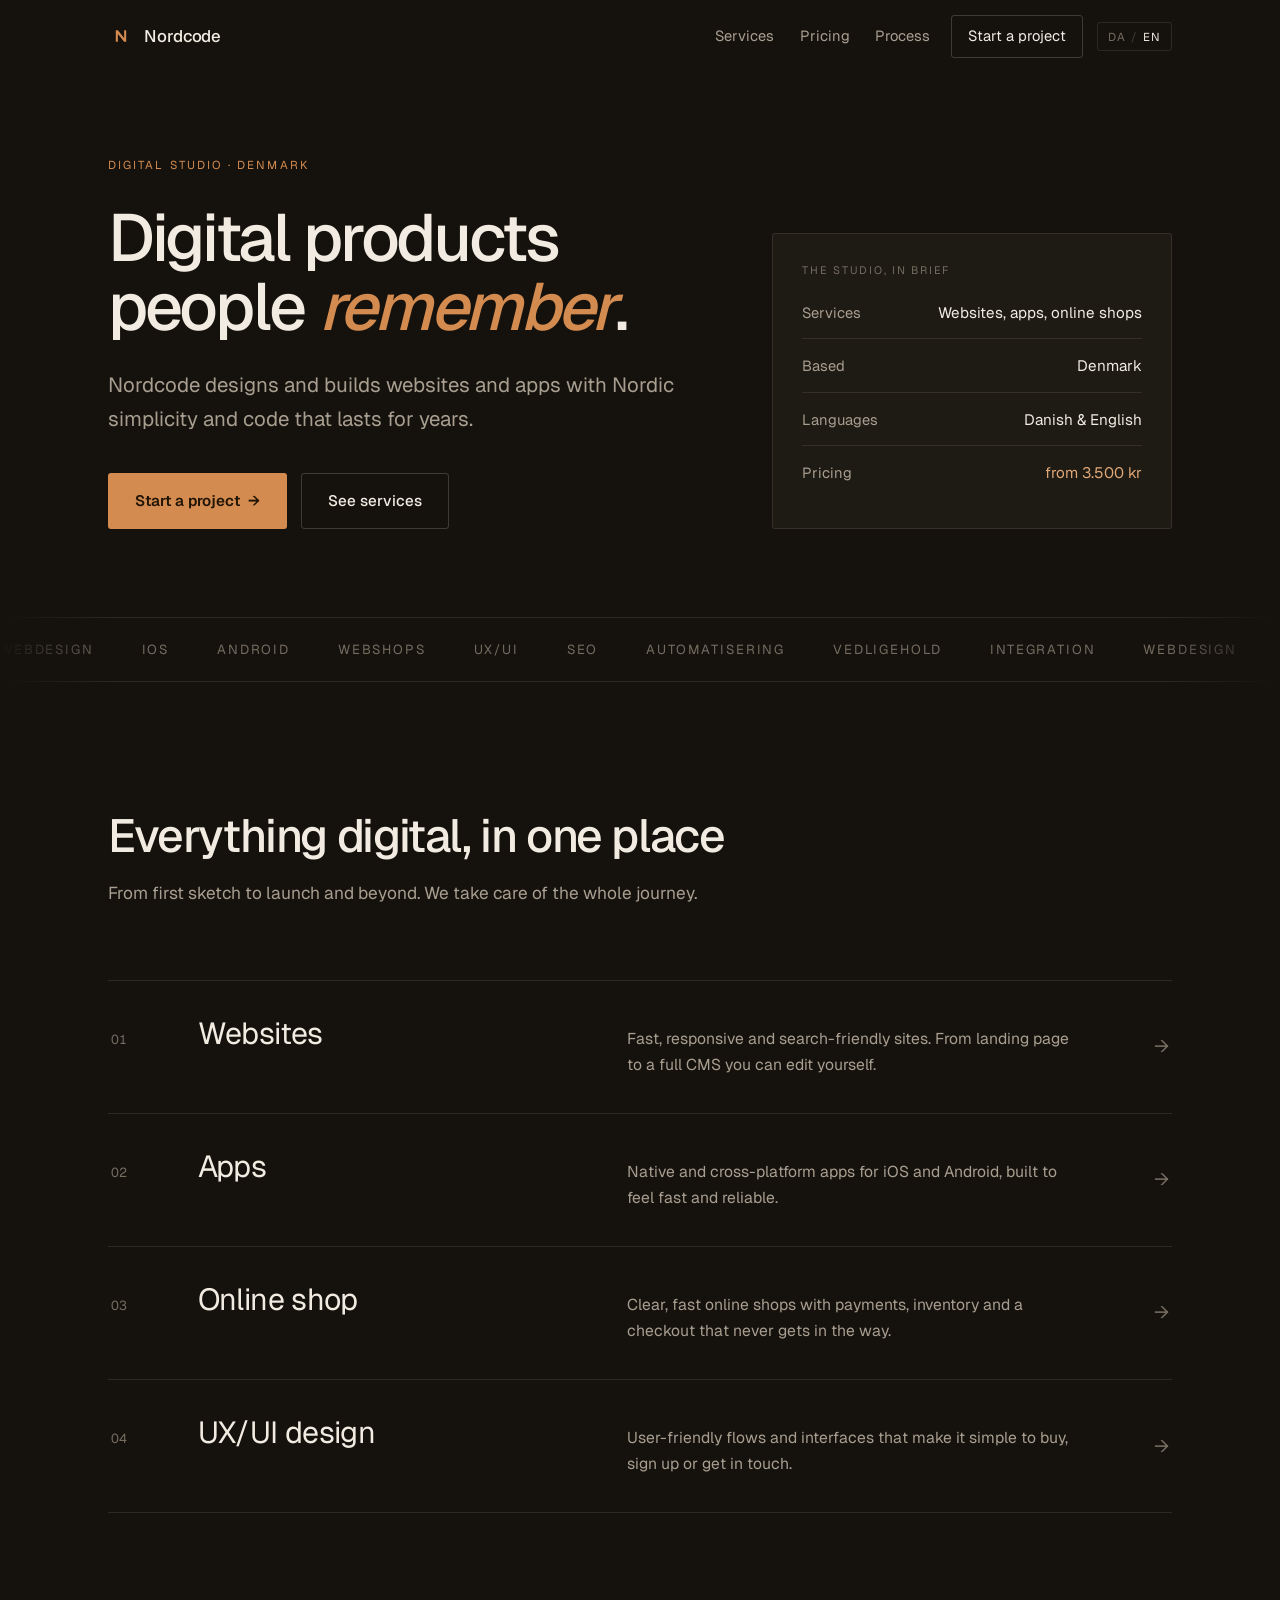
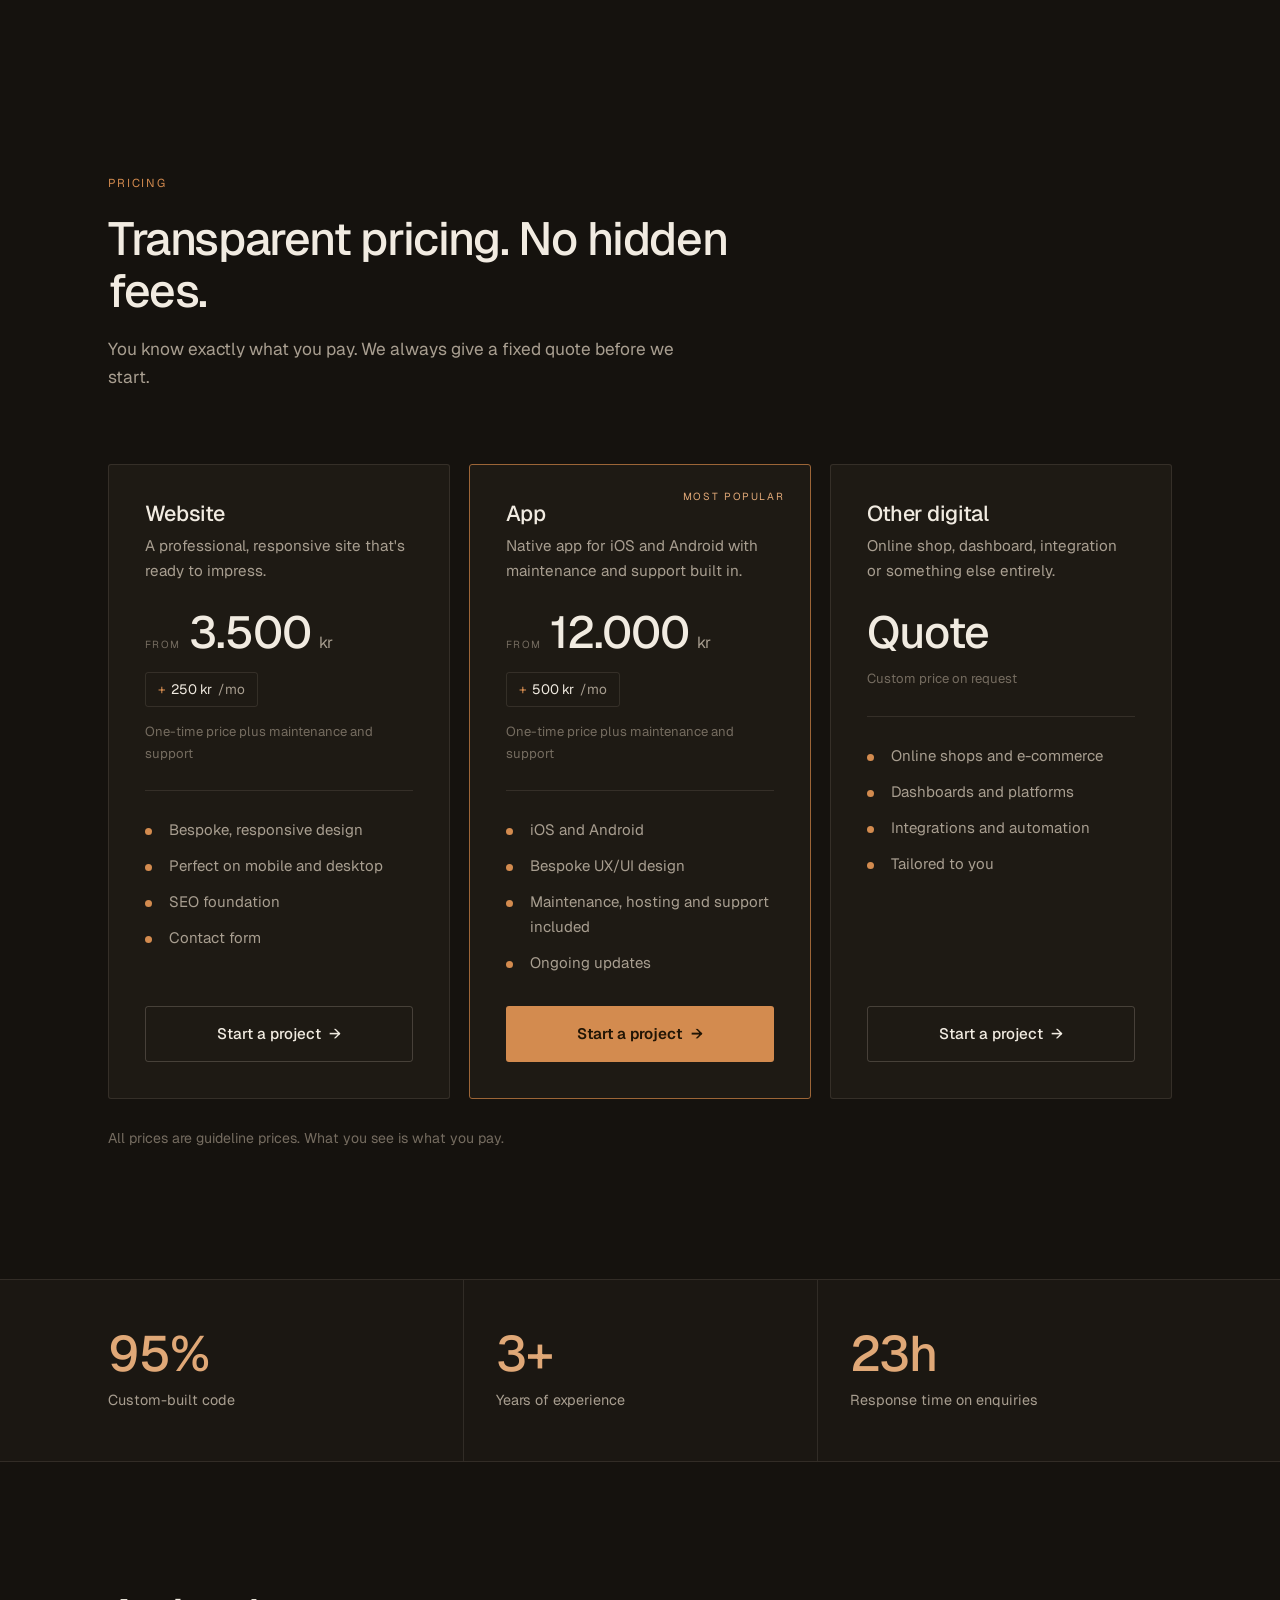
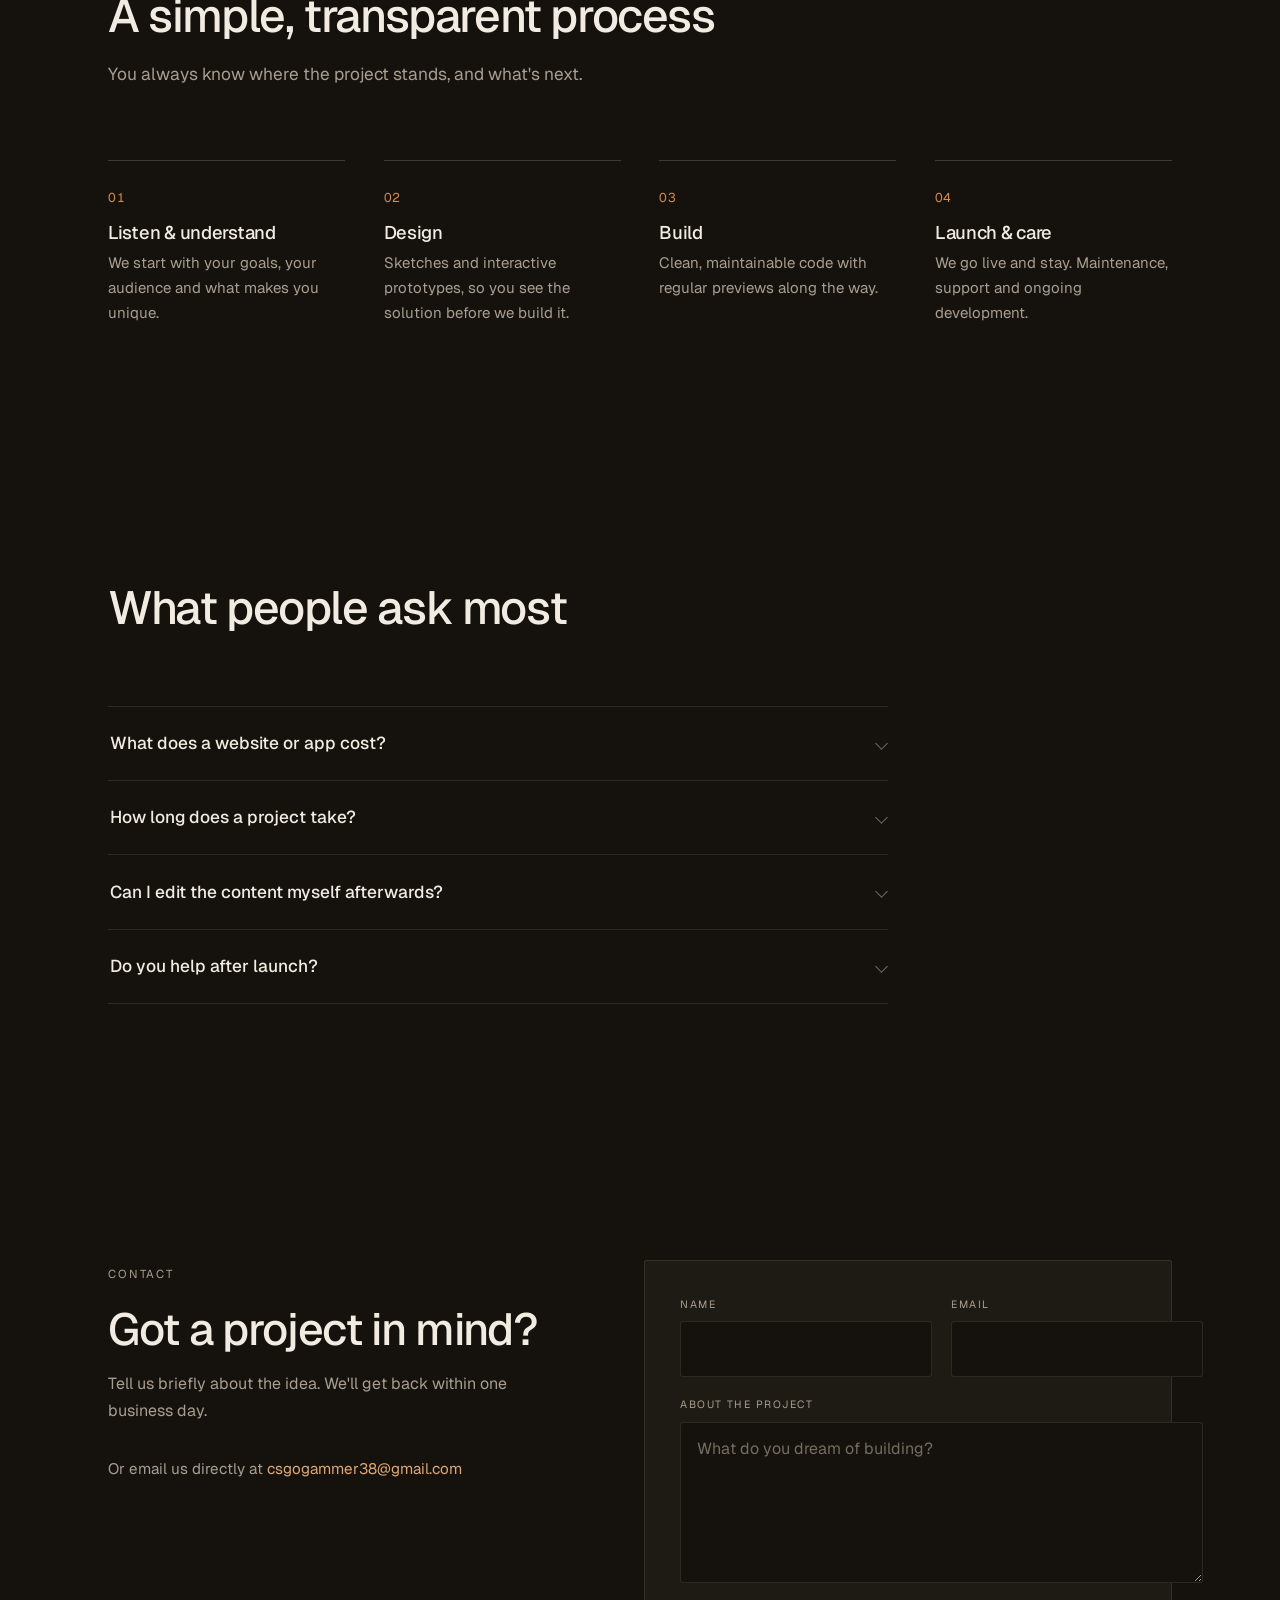
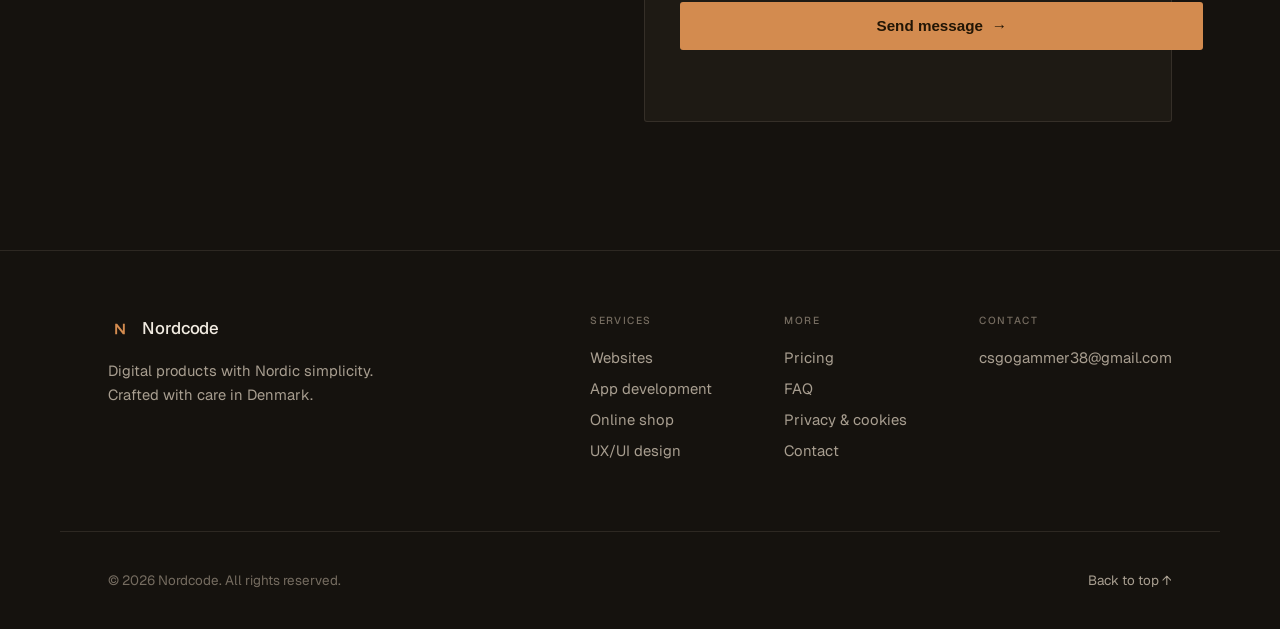
==== commit 3b1d2159: "Redesign: calm warm studio look, drop terminal/neon aesthetic Move the whole site away from the dark" ====
--- a/index.html
+++ b/index.html
@@ -9,7 +9,7 @@
   <meta name="keywords" content="hjemmeside, webdesign, app udvikling, webshop, digitalt studie, Nordcode, hjemmeside Danmark, app udvikler" />
   <meta name="author" content="Nordcode" />
   <meta name="robots" content="index, follow, max-image-preview:large" />
-  <meta name="theme-color" content="#0a0f0d" />
+  <meta name="theme-color" content="#15120e" />
   <meta name="geo.region" content="DK" />
   <meta name="geo.placename" content="Danmark" />
   <meta name="apple-mobile-web-app-capable" content="yes" />
@@ -38,14 +38,14 @@
   <meta name="twitter:image" content="https://nordcodestudio.com/og-image.png" />
 
   <!-- Icons & manifest -->
-  <link rel="icon" type="image/svg+xml" href="data:image/svg+xml,%3Csvg xmlns='http://www.w3.org/2000/svg' viewBox='0 0 100 100'%3E%3Crect width='100' height='100' rx='16' fill='%230a0f0d'/%3E%3Crect x='6' y='6' width='88' height='88' rx='12' fill='none' stroke='%236cf7a0' stroke-width='4'/%3E%3Cpath d='M30 70V32h7l26 26V32h7v38h-7L37 44v26z' fill='%236cf7a0'/%3E%3C/svg%3E" />
+  <link rel="icon" type="image/svg+xml" href="data:image/svg+xml,%3Csvg xmlns='http://www.w3.org/2000/svg' viewBox='0 0 100 100'%3E%3Crect width='100' height='100' rx='14' fill='%2315120e'/%3E%3Cpath d='M30 72V28h8l24 30V28h8v44h-8L38 42v30z' fill='%23d38b4f'/%3E%3C/svg%3E" />
   <link rel="icon" type="image/png" sizes="192x192" href="icon-192.png" />
   <link rel="apple-touch-icon" href="apple-touch-icon.png" />
   <link rel="manifest" href="site.webmanifest" />
 
   <link rel="preconnect" href="https://fonts.googleapis.com" />
   <link rel="preconnect" href="https://fonts.gstatic.com" crossorigin />
-  <link href="https://fonts.googleapis.com/css2?family=Geist:wght@400;500;600&family=JetBrains+Mono:wght@400;500&display=swap" rel="stylesheet" />
+  <link href="https://fonts.googleapis.com/css2?family=Geist:wght@400;500;600&display=swap" rel="stylesheet" />
   <link rel="stylesheet" href="styles.css" />
 
   <!-- Structured data -->
@@ -104,11 +104,10 @@
 
   <header class="site-header" id="top">
     <a href="#top" class="brand" aria-label="Nordcode">
-      <svg class="brand-mark" viewBox="0 0 100 100" width="30" height="30" aria-hidden="true">
-        <rect x="4" y="4" width="92" height="92" rx="12" fill="none" stroke="#6cf7a0" stroke-width="5" />
-        <path d="M30 70V32h7l26 26V32h7v38h-7L37 44v26z" fill="#6cf7a0" />
+      <svg class="brand-mark" viewBox="0 0 100 100" width="26" height="26" aria-hidden="true">
+        <path d="M30 72V28h8l24 30V28h8v44h-8L38 42v30z" fill="#d38b4f" />
       </svg>
-      <span class="brand-name">nordcode</span>
+      <span class="brand-name">Nordcode</span>
     </a>
     <div class="header-actions">
       <nav class="nav" aria-label="Hovednavigation">
@@ -138,21 +137,15 @@
           <a href="#ydelser" class="btn btn-ghost" data-i18n="hero.cta2">Se ydelser</a>
         </div>
       </div>
-      <div class="term reveal" role="img" aria-label="Terminal-vindue der viser Nordcodes ydelser">
-        <div class="term-bar">
-          <span class="term-dot"></span><span class="term-dot"></span><span class="term-dot g"></span>
-          <span class="term-title">nordcode ~ zsh</span>
-        </div>
-        <div class="term-body" aria-hidden="true">
-          <div class="term-line"><span class="p">$</span> <span class="c">whoami</span></div>
-          <div class="term-line" data-type data-text="Nordcode · digitalt studie · Danmark"><span class="o">Nordcode · digitalt studie · Danmark</span></div>
-          <div class="term-line"><span class="p">$</span> <span class="c">ls ydelser/</span></div>
-          <div class="term-line" data-type data-text="hjemmesider  apps  webshop  ux-ui"><span class="dir">hjemmesider</span>  <span class="dir">apps</span>  <span class="dir">webshop</span>  <span class="dir">ux-ui</span></div>
-          <div class="term-line"><span class="p">$</span> <span class="c">cat mission.txt</span></div>
-          <div class="term-line" data-type data-text="Vi bygger digitale produkter, folk husker."><span class="o">Vi bygger digitale produkter, folk husker.</span></div>
-          <div class="term-line"><span class="p">$</span> <span class="term-cursor"></span></div>
-        </div>
-      </div>
+      <aside class="hero-card reveal">
+        <p class="hc-label" data-i18n="hero.card.label">Studiet, kort fortalt</p>
+        <dl>
+          <div class="hc-row"><dt data-i18n="hero.card.k1">Ydelser</dt><dd data-i18n="hero.card.v1">Hjemmesider, apps, webshops</dd></div>
+          <div class="hc-row"><dt data-i18n="hero.card.k2">Baseret</dt><dd data-i18n="hero.card.v2">Danmark</dd></div>
+          <div class="hc-row"><dt data-i18n="hero.card.k3">Sprog</dt><dd data-i18n="hero.card.v3">Dansk &amp; engelsk</dd></div>
+          <div class="hc-row"><dt data-i18n="hero.card.k4">Priser</dt><dd><span class="em" data-i18n="hero.card.v4">fra 3.500 kr</span></dd></div>
+        </dl>
+      </aside>
     </section>
 
     <!-- ===== Marquee ===== -->
@@ -171,25 +164,28 @@
         <h2 data-i18n="services.title">Alt det digitale, samlet ét sted</h2>
         <p class="section-sub" data-i18n="services.sub">Fra første skitse til lancering og videreudvikling. Vi tager ansvar for hele rejsen.</p>
       </div>
-      <p class="svc-cmd reveal" data-i18n="services.cmd">ls -la ~/nordcode/ydelser</p>
       <div class="svc-list">
         <a class="svc-row reveal" href="hjemmesider/">
-          <span class="svc-name"><span class="svc-perm">drwxr-xr-x 01</span><h3 data-i18n="svc1.title">Hjemmesider</h3></span>
+          <span class="svc-no">01</span>
+          <span class="svc-name"><h3 data-i18n="svc1.title">Hjemmesider</h3></span>
           <p data-i18n="svc1.desc">Hurtige, responsive og søgemaskinevenlige sider. Fra landingsside til fuldt CMS, du selv kan redigere.</p>
           <span class="svc-arrow" aria-hidden="true">→</span>
         </a>
         <a class="svc-row reveal" href="apps/">
-          <span class="svc-name"><span class="svc-perm">drwxr-xr-x 02</span><h3 data-i18n="svc2.title">Apps</h3></span>
+          <span class="svc-no">02</span>
+          <span class="svc-name"><h3 data-i18n="svc2.title">Apps</h3></span>
           <p data-i18n="svc2.desc">Native og cross-platform apps til iOS og Android, bygget til at føles hurtige og pålidelige.</p>
           <span class="svc-arrow" aria-hidden="true">→</span>
         </a>
         <a class="svc-row reveal" href="webshop/">
-          <span class="svc-name"><span class="svc-perm">drwxr-xr-x 03</span><h3 data-i18n="svc3.title">Webshop</h3></span>
+          <span class="svc-no">03</span>
+          <span class="svc-name"><h3 data-i18n="svc3.title">Webshop</h3></span>
           <p data-i18n="svc3.desc">Overskuelige webshops med betaling, lager og en checkout, der ikke står i vejen for salget.</p>
           <span class="svc-arrow" aria-hidden="true">→</span>
         </a>
         <a class="svc-row reveal" href="ux-ui/">
-          <span class="svc-name"><span class="svc-perm">drwxr-xr-x 04</span><h3 data-i18n="svc4.title">UX/UI-design</h3></span>
+          <span class="svc-no">04</span>
+          <span class="svc-name"><h3 data-i18n="svc4.title">UX/UI-design</h3></span>
           <p data-i18n="svc4.desc">Brugervenlige flows og grænseflader, der gør det enkelt at handle, tilmelde sig eller tage kontakt.</p>
           <span class="svc-arrow" aria-hidden="true">→</span>
         </a>
@@ -316,7 +312,7 @@
           <p class="eyebrow" data-i18n="contact.eyebrow">kontakt</p>
           <h2 data-i18n="contact.title">Har du et projekt i tankerne?</h2>
           <p data-i18n="contact.sub">Fortæl os kort om idéen. Vi vender tilbage inden for én arbejdsdag.</p>
-          <p class="contact-alt"><a href="mailto:csgogammer38@gmail.com">csgogammer38@gmail.com</a></p>
+          <p class="contact-alt" data-i18n="contact.alt">Eller skriv direkte til <a href="mailto:csgogammer38@gmail.com">csgogammer38@gmail.com</a></p>
         </div>
         <form class="contact-form reveal" novalidate>
           <div class="field">
@@ -343,11 +339,10 @@
     <div class="footer-top">
       <div class="footer-brand">
         <div class="brand">
-          <svg class="brand-mark" viewBox="0 0 100 100" width="26" height="26" aria-hidden="true">
-            <rect x="4" y="4" width="92" height="92" rx="12" fill="none" stroke="#6cf7a0" stroke-width="5" />
-            <path d="M30 70V32h7l26 26V32h7v38h-7L37 44v26z" fill="#6cf7a0" />
+          <svg class="brand-mark" viewBox="0 0 100 100" width="24" height="24" aria-hidden="true">
+            <path d="M30 72V28h8l24 30V28h8v44h-8L38 42v30z" fill="#d38b4f" />
           </svg>
-          <span class="brand-name">nordcode</span>
+          <span class="brand-name">Nordcode</span>
         </div>
         <p data-i18n="footer.tag">Digitale produkter med nordisk enkelhed. Bygget med omhu i Danmark.</p>
       </div>
--- a/styles.css
+++ b/styles.css
@@ -1,24 +1,24 @@
 /* =====================================================
-   Nordcode · dark-tech / terminal design system
-   Locked: dark theme · one accent (terminal green)
-   radius 6px · Geist (display/body) + JetBrains Mono
+   Nordcode · calm studio design system
+   Warm dark · one muted accent · humanist type
+   consistent 2px radius · generous whitespace
    ===================================================== */
 :root {
-  --bg: #0a0f0d;
-  --bg-2: #0d1512;
-  --panel: #0f1714;
-  --panel-2: #121c18;
-  --line: rgba(150, 224, 184, 0.12);
-  --line-2: rgba(150, 224, 184, 0.24);
-  --ink: #e8f2ec;
-  --muted: #96ac9f;
-  --faint: #5f716a;
-  --accent: #6cf7a0;
-  --accent-dim: #2f9d5f;
-  --danger: #ffcf6b;
-  --r: 6px;
-  --maxw: 1200px;
-  --gutter: clamp(1.15rem, 4vw, 3rem);
+  --bg: #15120e;
+  --bg-2: #1b1712;
+  --panel: #1e1a14;
+  --panel-2: #232019;
+  --line: rgba(232, 220, 202, 0.11);
+  --line-2: rgba(232, 220, 202, 0.20);
+  --ink: #f1ebe1;
+  --muted: #a89e90;
+  --faint: #756c60;
+  --accent: #d38b4f;
+  --accent-soft: #e0a877;
+  --accent-dim: #9c6537;
+  --r: 3px;
+  --maxw: 1160px;
+  --gutter: clamp(1.2rem, 4vw, 3rem);
   --ease: cubic-bezier(0.22, 1, 0.36, 1);
 }
 
@@ -30,71 +30,60 @@
   font-family: "Geist", system-ui, sans-serif;
   background: var(--bg);
   color: var(--ink);
-  line-height: 1.6;
+  line-height: 1.65;
   -webkit-font-smoothing: antialiased;
   overflow-x: hidden;
 }
 
-h1, h2, h3, h4 { font-weight: 500; letter-spacing: -0.025em; line-height: 1.08; margin: 0; }
+h1, h2, h3, h4 { font-weight: 500; letter-spacing: -0.02em; line-height: 1.12; margin: 0; }
 a { color: inherit; text-decoration: none; }
-::selection { background: rgba(108, 247, 160, 0.24); color: #fff; }
-
-.mono, .kicker, .eyebrow, .breadcrumb, .term, .svc-perm, .svc-no,
-.price-tag, .stat-num, .step-no, .marquee-track, .field label, .footer-cols h4 {
-  font-family: "JetBrains Mono", ui-monospace, monospace;
-}
-
-/* retire old decorative layers */
-.scroll-progress, .cursor-glow { display: none !important; }
-
-/* scanline + grain texture */
-.grain {
-  position: fixed; inset: 0; z-index: 60; pointer-events: none; opacity: 0.5;
-  background:
-    repeating-linear-gradient(0deg, rgba(0,0,0,0), rgba(0,0,0,0) 2px, rgba(0,0,0,0.16) 3px, rgba(0,0,0,0) 4px);
-  mix-blend-mode: multiply;
+::selection { background: rgba(211, 139, 79, 0.26); }
+
+.grain, .scroll-progress, .cursor-glow { display: none !important; }
+
+/* small letterspaced label replaces the mono affectations */
+.eyebrow, .kicker, .footer-cols h4, .price-tag, .breadcrumb, .field label, .svc-perm {
+  font-family: "Geist", sans-serif;
+  text-transform: uppercase; letter-spacing: 0.16em;
 }
 
 /* ===== Header ===== */
 .site-header {
   position: sticky; top: 0; z-index: 50;
   display: flex; align-items: center; justify-content: space-between; gap: 1rem;
-  max-width: var(--maxw); margin: 0 auto;
-  padding: 0 var(--gutter); height: 66px;
+  max-width: var(--maxw); margin: 0 auto; padding: 0 var(--gutter); height: 74px;
   border-bottom: 1px solid transparent; transition: border-color 0.3s;
 }
 .site-header::before {
   content: ""; position: absolute; inset: 0; z-index: -1;
-  background: rgba(10, 15, 13, 0.78); -webkit-backdrop-filter: blur(10px); backdrop-filter: blur(10px);
+  background: rgba(21, 18, 14, 0.82); -webkit-backdrop-filter: blur(9px); backdrop-filter: blur(9px);
   opacity: 0; transition: opacity 0.3s;
 }
 .site-header.scrolled::before { opacity: 1; }
 .site-header.scrolled { border-bottom-color: var(--line); }
 
-.brand { display: flex; align-items: center; gap: 0.6rem; }
+.brand { display: flex; align-items: center; gap: 0.65rem; }
 .brand-mark { display: block; }
-.brand-name { font-weight: 500; font-size: 1rem; letter-spacing: -0.01em; }
-.brand-name::after { content: "_"; color: var(--accent); margin-left: 1px; animation: blink 1.2s steps(1) infinite; }
-
-.header-actions { display: flex; align-items: center; gap: 0.35rem; }
+.brand-name { font-weight: 500; font-size: 1.05rem; letter-spacing: -0.01em; }
+
+.header-actions { display: flex; align-items: center; gap: 0.4rem; }
 .nav { display: flex; align-items: center; }
-.nav a { color: var(--muted); font-size: 0.9rem; padding: 0.45rem 0.75rem; transition: color 0.2s; }
+.nav a { color: var(--muted); font-size: 0.92rem; padding: 0.45rem 0.8rem; transition: color 0.2s; }
 .nav a:hover { color: var(--ink); }
 .nav-cta {
-  color: #05100a !important; background: var(--accent); font-weight: 600;
-  border-radius: var(--r); margin-left: 0.5rem; padding: 0.5rem 0.95rem !important;
-  transition: background 0.2s, box-shadow 0.2s;
-}
-.nav-cta:hover { background: #86ffb2; box-shadow: 0 0 24px -6px rgba(108, 247, 160, 0.55); }
+  color: var(--ink) !important; border: 1px solid var(--line-2); border-radius: var(--r);
+  margin-left: 0.5rem; padding: 0.5rem 1rem !important; transition: border-color 0.2s, background 0.2s;
+}
+.nav-cta:hover { border-color: var(--accent); background: rgba(211, 139, 79, 0.08); }
 
 .lang-toggle {
   display: inline-flex; align-items: center; gap: 0.3rem; margin-left: 0.5rem;
   background: none; border: 1px solid var(--line); border-radius: var(--r); cursor: pointer;
-  padding: 0.35rem 0.6rem; font-family: "JetBrains Mono", monospace; font-size: 0.72rem;
-  color: var(--faint); letter-spacing: 0.04em; transition: border-color 0.2s;
+  padding: 0.38rem 0.6rem; font-family: "Geist", sans-serif; font-size: 0.72rem;
+  color: var(--faint); letter-spacing: 0.1em; transition: border-color 0.2s;
 }
 .lang-toggle:hover { border-color: var(--line-2); }
-.lang-toggle [data-lang].active { color: var(--accent); }
+.lang-toggle [data-lang].active { color: var(--ink); }
 .lang-toggle .sep { opacity: 0.5; }
 
 .nav-toggle { display: none; flex-direction: column; gap: 5px; background: none; border: 0; cursor: pointer; padding: 8px; }
@@ -103,281 +92,238 @@
 .nav-toggle[aria-expanded="true"] span:nth-child(2) { opacity: 0; }
 .nav-toggle[aria-expanded="true"] span:nth-child(3) { transform: translateY(-6.5px) rotate(-45deg); }
 
-@keyframes blink { 0%, 50% { opacity: 1; } 50.01%, 100% { opacity: 0; } }
-
 /* ===== Buttons ===== */
 .btn {
-  display: inline-flex; align-items: center; gap: 0.5rem; justify-content: center;
-  padding: 0.85rem 1.5rem; font-weight: 500; font-size: 0.95rem; border-radius: var(--r);
+  display: inline-flex; align-items: center; gap: 0.55rem; justify-content: center;
+  padding: 0.9rem 1.6rem; font-weight: 500; font-size: 0.95rem; border-radius: var(--r);
   border: 1px solid transparent; cursor: pointer;
-  transition: background 0.2s, border-color 0.2s, color 0.2s, box-shadow 0.2s;
+  transition: background 0.2s, border-color 0.2s, color 0.2s;
 }
 .btn .arrow { transition: transform 0.25s var(--ease); }
 .btn:hover .arrow { transform: translateX(4px); }
-.btn-primary { background: var(--accent); color: #05100a; }
-.btn-primary:hover { background: #86ffb2; box-shadow: 0 0 30px -8px rgba(108, 247, 160, 0.6); }
+.btn-primary { background: var(--accent); color: #211505; font-weight: 600; }
+.btn-primary:hover { background: var(--accent-soft); }
 .btn-primary:disabled { opacity: 0.6; cursor: wait; }
 .btn-ghost { border-color: var(--line-2); color: var(--ink); background: transparent; }
-.btn-ghost:hover { border-color: var(--accent); color: var(--accent); }
+.btn-ghost:hover { border-color: var(--accent); color: var(--accent-soft); }
 
 /* ===== Layout primitives ===== */
-.section { max-width: var(--maxw); margin: 0 auto; padding: clamp(4rem, 9vw, 7rem) var(--gutter); }
-.eyebrow, .kicker {
-  display: inline-block; font-size: 0.74rem; letter-spacing: 0.04em; color: var(--accent-dim);
-  margin: 0 0 1.1rem; text-transform: none;
-}
-.eyebrow::before, .kicker::before { content: "// "; color: var(--faint); }
-.section-head { max-width: 640px; margin-bottom: clamp(2.5rem, 5vw, 3.8rem); }
-.section-head h2 { font-size: clamp(1.8rem, 4vw, 2.7rem); }
-.section-sub { color: var(--muted); margin: 1rem 0 0; font-size: 1.05rem; max-width: 56ch; }
+.section { max-width: var(--maxw); margin: 0 auto; padding: clamp(4.5rem, 10vw, 8rem) var(--gutter); }
+.eyebrow, .kicker { display: inline-block; font-size: 0.72rem; color: var(--accent); margin: 0 0 1.3rem; }
+.section-head { max-width: 620px; margin-bottom: clamp(3rem, 6vw, 4.5rem); }
+.section-head h2 { font-size: clamp(1.9rem, 4vw, 2.9rem); letter-spacing: -0.03em; }
+.section-sub { color: var(--muted); margin: 1.1rem 0 0; font-size: 1.08rem; max-width: 54ch; }
 
 /* ===== Hero ===== */
 .hero {
-  position: relative; max-width: var(--maxw); margin: 0 auto;
-  padding: clamp(2.5rem, 6vh, 4.5rem) var(--gutter) clamp(3rem, 6vw, 4.5rem);
-  display: grid; grid-template-columns: minmax(0, 1.12fr) minmax(0, 0.95fr);
-  gap: clamp(2rem, 5vw, 3.5rem); align-items: center;
-}
-.hero::before {
-  content: ""; position: absolute; inset: -10% -20% auto -20%; height: 70%; z-index: -1; pointer-events: none;
-  background: radial-gradient(60% 60% at 70% 20%, rgba(108, 247, 160, 0.10), transparent 70%);
-}
-.hero-kicker {
-  font-family: "JetBrains Mono", monospace; font-size: 0.78rem; color: var(--accent-dim);
-  margin: 0 0 1.5rem; display: flex; align-items: center; gap: 0.6rem;
-}
-.hero-kicker::before { content: "$"; color: var(--accent); }
-.hero h1 {
-  font-size: clamp(2.3rem, 4.1vw, 3.65rem); letter-spacing: -0.035em; line-height: 1.04;
-  margin: 0 0 1.4rem;
-}
-.hero h1 .grad, .hero h1 .accent { color: var(--accent); }
-.hero .lead { color: var(--muted); font-size: clamp(1.05rem, 1.6vw, 1.2rem); max-width: 46ch; margin: 0 0 2.1rem; }
-.hero-actions { display: flex; gap: 0.8rem; flex-wrap: wrap; }
-
-/* terminal window */
-.term {
-  border: 1px solid var(--line-2); border-radius: 8px; overflow: hidden;
-  background: var(--panel); box-shadow: 0 30px 80px -40px rgba(0,0,0,0.8), 0 0 0 1px rgba(108,247,160,0.04);
-  font-size: 0.92rem;
-}
-.term-bar { display: flex; align-items: center; gap: 0.5rem; padding: 0.7rem 0.9rem; border-bottom: 1px solid var(--line); background: var(--bg-2); }
-.term-dot { width: 11px; height: 11px; border-radius: 50%; background: var(--faint); opacity: 0.6; }
-.term-dot.g { background: var(--accent); opacity: 0.85; }
-.term-title { margin-left: 0.4rem; font-family: "JetBrains Mono", monospace; font-size: 0.72rem; color: var(--faint); }
-.term-body { padding: 1.2rem 1.15rem 1.4rem; font-family: "JetBrains Mono", monospace; line-height: 1.85; min-height: 260px; }
-.term-line { white-space: pre-wrap; word-break: break-word; }
-.term-line .p { color: var(--accent); }
-.term-line .c { color: var(--ink); }
-.term-line .o { color: var(--muted); }
-.term-line .dir { color: var(--accent); }
-.term-cursor { display: inline-block; width: 9px; height: 1.05em; background: var(--accent); vertical-align: text-bottom; animation: blink 1.1s steps(1) infinite; }
-
-/* ===== Marquee ===== */
+  max-width: var(--maxw); margin: 0 auto;
+  padding: clamp(3.5rem, 9vh, 7rem) var(--gutter) clamp(3.5rem, 7vw, 5.5rem);
+  display: grid; grid-template-columns: minmax(0, 1.25fr) minmax(0, 0.85fr);
+  gap: clamp(2.5rem, 6vw, 5rem); align-items: end;
+}
+.hero-kicker { font-size: 0.72rem; text-transform: uppercase; letter-spacing: 0.18em; color: var(--accent); margin: 0 0 1.8rem; }
+.hero h1 { font-size: clamp(2.6rem, 5.2vw, 4.6rem); letter-spacing: -0.035em; line-height: 1.04; margin: 0 0 1.7rem; }
+.hero h1 .grad, .hero h1 .accent { color: var(--accent); font-style: italic; }
+.hero .lead { color: var(--muted); font-size: clamp(1.08rem, 1.7vw, 1.28rem); max-width: 42ch; margin: 0 0 2.3rem; }
+.hero-actions { display: flex; gap: 0.9rem; flex-wrap: wrap; }
+
+/* hero side card (calm, no terminal) */
+.hero-card { border: 1px solid var(--line); border-radius: var(--r); padding: 1.8rem; background: var(--panel); }
+.hero-card .hc-label { font-size: 0.68rem; text-transform: uppercase; letter-spacing: 0.16em; color: var(--faint); margin: 0 0 1.2rem; }
+.hero-card dl { margin: 0; display: grid; gap: 0; }
+.hero-card .hc-row { display: flex; justify-content: space-between; align-items: baseline; gap: 1rem; padding: 0.85rem 0; border-top: 1px solid var(--line); }
+.hero-card .hc-row:first-of-type { border-top: 0; padding-top: 0; }
+.hero-card dt { color: var(--muted); font-size: 0.92rem; }
+.hero-card dd { margin: 0; color: var(--ink); font-size: 0.95rem; text-align: right; }
+.hero-card dd .em { color: var(--accent-soft); }
+
+/* ===== Marquee (calm, no arrows) ===== */
 .marquee {
-  border-block: 1px solid var(--line); overflow: hidden; padding: 0.85rem 0; background: var(--bg-2);
-  -webkit-mask-image: linear-gradient(90deg, transparent, #000 8%, #000 92%, transparent);
-          mask-image: linear-gradient(90deg, transparent, #000 8%, #000 92%, transparent);
-}
-.marquee-track { display: inline-flex; gap: 2.4rem; white-space: nowrap; animation: scroll 44s linear infinite; }
-.marquee-track span { font-size: 0.74rem; letter-spacing: 0.06em; color: var(--faint); }
-.marquee-track span::before { content: "› "; color: var(--accent-dim); }
+  border-block: 1px solid var(--line); overflow: hidden; padding: 1.15rem 0;
+  -webkit-mask-image: linear-gradient(90deg, transparent, #000 9%, #000 91%, transparent);
+          mask-image: linear-gradient(90deg, transparent, #000 9%, #000 91%, transparent);
+}
+.marquee-track { display: inline-flex; gap: 3rem; white-space: nowrap; animation: scroll 52s linear infinite; }
+.marquee-track span { font-size: 0.82rem; letter-spacing: 0.14em; text-transform: uppercase; color: var(--faint); }
 @keyframes scroll { to { transform: translateX(-50%); } }
 
-/* ===== Services (ls listing) ===== */
-.svc-cmd { font-family: "JetBrains Mono", monospace; font-size: 0.85rem; color: var(--faint); margin-bottom: 1.5rem; }
-.svc-cmd::before { content: "$ "; color: var(--accent); }
+/* ===== Services (editorial list) ===== */
+.svc-cmd { display: none; }
 .svc-list { border-top: 1px solid var(--line); }
 .svc-row {
-  display: grid; grid-template-columns: 8.5rem minmax(0, 1.5fr) auto;
+  display: grid; grid-template-columns: 3rem minmax(0, 1.2fr) minmax(0, 1.5fr) auto;
   align-items: baseline; gap: clamp(1rem, 3vw, 2.5rem);
-  padding: clamp(1.3rem, 3vw, 1.9rem) 0.2rem; border-bottom: 1px solid var(--line);
-  transition: background 0.2s, padding-left 0.25s var(--ease);
-}
-.svc-row:hover { background: var(--panel); padding-left: 0.9rem; }
-.svc-name { display: flex; flex-direction: column; gap: 0.35rem; }
-.svc-perm { font-size: 0.74rem; color: var(--faint); letter-spacing: 0.02em; }
-.svc-name h3 { font-size: clamp(1.2rem, 2.4vw, 1.6rem); letter-spacing: -0.02em; }
-.svc-name h3::after { content: "/"; color: var(--accent-dim); }
-.svc-row:hover .svc-name h3 { color: var(--accent); }
-.svc-row p { color: var(--muted); margin: 0; font-size: 0.95rem; max-width: 48ch; }
-.svc-arrow { font-family: "JetBrains Mono", monospace; color: var(--faint); align-self: center; transition: color 0.2s, transform 0.25s var(--ease); }
-.svc-row:hover .svc-arrow { color: var(--accent); transform: translateX(4px); }
+  padding: clamp(1.6rem, 3.2vw, 2.2rem) 0.2rem; border-bottom: 1px solid var(--line);
+  transition: padding-left 0.3s var(--ease);
+}
+.svc-row:hover { padding-left: 0.8rem; }
+.svc-name { display: flex; flex-direction: column; gap: 0; }
+.svc-perm { display: none; }
+.svc-no { font-size: 0.82rem; color: var(--faint); font-variant-numeric: tabular-nums; }
+.svc-name h3 { font-size: clamp(1.3rem, 2.6vw, 1.9rem); letter-spacing: -0.02em; font-weight: 400; }
+.svc-row:hover .svc-name h3 { color: var(--accent-soft); }
+.svc-row p { color: var(--muted); margin: 0; font-size: 0.98rem; max-width: 46ch; }
+.svc-arrow { color: var(--faint); align-self: center; font-size: 1.2rem; transition: color 0.2s, transform 0.25s var(--ease); }
+.svc-row:hover .svc-arrow { color: var(--accent); transform: translateX(5px); }
 
 /* ===== Pricing ===== */
-.price-grid { display: grid; grid-template-columns: repeat(3, 1fr); gap: 1rem; }
+.price-grid { display: grid; grid-template-columns: repeat(3, 1fr); gap: 1.2rem; }
 .price-card {
   display: flex; flex-direction: column; position: relative;
-  background: var(--panel); border: 1px solid var(--line); border-radius: 8px;
-  padding: clamp(1.6rem, 2.6vw, 2.2rem);
-}
-.price-card.featured { border-color: var(--accent-dim); box-shadow: 0 0 60px -30px rgba(108, 247, 160, 0.5); }
-.price-tag { font-size: 0.72rem; color: var(--faint); margin-bottom: 1rem; display: block; }
-.price-tag::before { content: "~/"; color: var(--accent-dim); }
+  background: var(--panel); border: 1px solid var(--line); border-radius: var(--r);
+  padding: clamp(1.8rem, 2.8vw, 2.4rem);
+}
+.price-card.featured { border-color: var(--accent-dim); }
+.price-tag { display: none; }
 .price-badge {
-  position: absolute; top: 1.3rem; right: 1.4rem; font-family: "JetBrains Mono", monospace;
-  font-size: 0.66rem; color: var(--accent); letter-spacing: 0.04em;
-}
-.price-badge::before { content: "// "; color: var(--faint); }
-.price-card h3 { font-size: 1.3rem; margin-bottom: 0.5rem; }
-.price-desc { color: var(--muted); margin: 0 0 1.5rem; font-size: 0.92rem; }
-.price-block { margin-bottom: 1.5rem; padding-bottom: 1.4rem; border-bottom: 1px solid var(--line); }
-.price { display: flex; align-items: baseline; gap: 0.5rem; flex-wrap: wrap; font-family: "JetBrains Mono", monospace; }
-.price-from { font-size: 0.66rem; color: var(--faint); letter-spacing: 0.04em; }
-.price .amount { font-size: clamp(2rem, 3.4vw, 2.6rem); font-weight: 500; letter-spacing: -0.02em; line-height: 1; color: var(--accent); }
+  position: absolute; top: 1.5rem; right: 1.6rem; font-size: 0.64rem;
+  text-transform: uppercase; letter-spacing: 0.16em; color: var(--accent-soft);
+}
+.price-card h3 { font-size: 1.35rem; margin-bottom: 0.5rem; font-weight: 500; }
+.price-desc { color: var(--muted); margin: 0 0 1.7rem; font-size: 0.95rem; }
+.price-block { margin-bottom: 1.7rem; padding-bottom: 1.6rem; border-bottom: 1px solid var(--line); }
+.price { display: flex; align-items: baseline; gap: 0.5rem; flex-wrap: wrap; }
+.price-from { font-size: 0.64rem; text-transform: uppercase; letter-spacing: 0.14em; color: var(--faint); }
+.price .amount { font-size: clamp(2.2rem, 3.6vw, 2.8rem); font-weight: 500; letter-spacing: -0.02em; line-height: 1; color: var(--ink); }
 .price .cur { color: var(--muted); font-size: 1rem; }
-.price-mo { display: inline-flex; align-items: baseline; gap: 0.35rem; margin-top: 0.9rem; font-family: "JetBrains Mono", monospace; font-size: 0.8rem; border: 1px solid var(--line); border-radius: var(--r); padding: 0.35rem 0.7rem; }
+.price-mo { display: inline-flex; align-items: baseline; gap: 0.35rem; margin-top: 0.95rem; font-size: 0.85rem; border: 1px solid var(--line); border-radius: var(--r); padding: 0.35rem 0.75rem; }
 .price-mo .mo-plus { color: var(--accent); }
 .price-mo .mo-per { color: var(--muted); }
-.price-note { color: var(--faint); font-size: 0.8rem; margin: 0.8rem 0 0; }
-.price-list { list-style: none; padding: 0; margin: 0 0 1.7rem; display: flex; flex-direction: column; gap: 0.6rem; flex: 1; }
-.price-list li { position: relative; padding-left: 1.5rem; color: var(--muted); font-size: 0.92rem; }
-.price-list li::before { content: "+"; position: absolute; left: 0; color: var(--accent); font-family: "JetBrains Mono", monospace; }
+.price-note { color: var(--faint); font-size: 0.82rem; margin: 0.85rem 0 0; }
+.price-list { list-style: none; padding: 0; margin: 0 0 1.9rem; display: flex; flex-direction: column; gap: 0.7rem; flex: 1; }
+.price-list li { position: relative; padding-left: 1.5rem; color: var(--muted); font-size: 0.94rem; }
+.price-list li::before { content: ""; position: absolute; left: 0; top: 0.65em; width: 7px; height: 7px; border-radius: 50%; background: var(--accent); }
 .price-card .btn { width: 100%; margin-top: auto; }
-.price-foot { color: var(--faint); font-size: 0.85rem; margin: 1.6rem 0 0; font-family: "JetBrains Mono", monospace; }
-.price-foot::before { content: "# "; color: var(--accent-dim); }
+.price-foot { color: var(--faint); font-size: 0.88rem; margin: 1.8rem 0 0; }
 
 /* ===== Stats ===== */
 .stats-band { border-block: 1px solid var(--line); background: var(--bg-2); }
-.stats-inner { max-width: var(--maxw); margin: 0 auto; display: grid; grid-template-columns: repeat(3, 1fr); padding: 0 var(--gutter); }
-.stats-inner-3 { grid-template-columns: repeat(3, 1fr); }
-.stat { padding: clamp(1.8rem, 4vw, 2.6rem) clamp(1rem, 2.5vw, 2rem); border-left: 1px solid var(--line); }
+.stats-inner, .stats-inner-3 { max-width: var(--maxw); margin: 0 auto; display: grid; grid-template-columns: repeat(3, 1fr); padding: 0 var(--gutter); }
+.stat { padding: clamp(2rem, 4.5vw, 3rem) clamp(1rem, 2.5vw, 2rem); border-left: 1px solid var(--line); }
 .stat:first-child { border-left: 0; padding-left: 0; }
-.stat-num { display: block; font-size: clamp(2rem, 4.5vw, 2.9rem); font-weight: 500; letter-spacing: -0.02em; line-height: 1.05; color: var(--accent); }
-.stat-label { display: block; color: var(--muted); font-size: 0.88rem; margin-top: 0.5rem; }
-.stat-label::before { content: "› "; color: var(--faint); font-family: "JetBrains Mono", monospace; }
+.stat-num { display: block; font-size: clamp(2.2rem, 4.5vw, 3.1rem); font-weight: 500; letter-spacing: -0.02em; line-height: 1.05; color: var(--accent-soft); }
+.stat-label { display: block; color: var(--muted); font-size: 0.9rem; margin-top: 0.6rem; }
 
 /* ===== Process ===== */
-.steps { list-style: none; padding: 0; margin: 0; display: grid; grid-template-columns: repeat(4, 1fr); gap: clamp(1.2rem, 2.5vw, 2rem); }
-.steps li { border-top: 1px solid var(--line-2); padding-top: 1.2rem; position: relative; }
-.steps li::before { content: ""; position: absolute; top: -1px; left: 0; width: 2.2rem; height: 2px; background: var(--accent); }
-.step-no { font-size: 0.74rem; color: var(--accent-dim); letter-spacing: 0.06em; }
-.steps h3 { font-size: 1.1rem; margin: 0.7rem 0 0.45rem; letter-spacing: -0.015em; }
-.steps p { color: var(--muted); margin: 0; font-size: 0.92rem; }
+.steps { list-style: none; padding: 0; margin: 0; display: grid; grid-template-columns: repeat(4, 1fr); gap: clamp(1.4rem, 3vw, 2.5rem); }
+.steps li { border-top: 1px solid var(--line-2); padding-top: 1.4rem; }
+.step-no { font-size: 0.8rem; color: var(--accent); letter-spacing: 0.04em; font-variant-numeric: tabular-nums; }
+.steps h3 { font-size: 1.15rem; margin: 0.8rem 0 0.5rem; letter-spacing: -0.015em; font-weight: 500; }
+.steps p { color: var(--muted); margin: 0; font-size: 0.94rem; }
 
 /* ===== FAQ ===== */
 .accordion { max-width: 780px; border-top: 1px solid var(--line); }
 .accordion details { border-bottom: 1px solid var(--line); }
 .accordion summary {
-  list-style: none; cursor: pointer; padding: 1.2rem 0.1rem; font-size: 1.02rem; font-weight: 500;
-  display: flex; align-items: center; justify-content: flex-start; gap: 0.7rem; transition: color 0.2s;
+  list-style: none; cursor: pointer; padding: 1.4rem 0.1rem; font-size: 1.08rem; font-weight: 500;
+  display: flex; align-items: center; justify-content: flex-start; gap: 1rem; transition: color 0.2s;
 }
 .accordion summary::-webkit-details-marker { display: none; }
-.accordion summary::before { content: ">"; font-family: "JetBrains Mono", monospace; color: var(--accent); }
-.accordion summary:hover { color: var(--accent); }
+.accordion summary:hover { color: var(--accent-soft); }
 .chev { width: 9px; height: 9px; flex-shrink: 0; margin-left: auto; border-right: 1.5px solid var(--faint); border-bottom: 1.5px solid var(--faint); transform: rotate(45deg); transition: transform 0.3s var(--ease); }
 .accordion details[open] .chev { transform: rotate(-135deg); border-color: var(--accent); }
-.acc-body p { margin: 0 0 1.3rem 1.4rem; color: var(--muted); max-width: 64ch; font-size: 0.95rem; }
+.acc-body p { margin: 0 0 1.4rem; color: var(--muted); max-width: 64ch; font-size: 0.97rem; }
 .accordion details[open] .acc-body { animation: fade 0.35s var(--ease); }
 @keyframes fade { from { opacity: 0; transform: translateY(-5px); } to { opacity: 1; transform: none; } }
 
 /* ===== Contact ===== */
 .contact-grid { display: grid; grid-template-columns: minmax(0, 1fr) minmax(0, 1.15fr); gap: clamp(2.5rem, 6vw, 5rem); align-items: start; }
-.contact-info h2 { font-size: clamp(1.8rem, 4vw, 2.6rem); margin-bottom: 1rem; }
+.contact-info h2 { font-size: clamp(1.9rem, 4vw, 2.8rem); margin-bottom: 1.1rem; letter-spacing: -0.03em; }
 .contact-info p { color: var(--muted); max-width: 40ch; }
-.contact-alt { margin-top: 2rem; font-size: 0.92rem; color: var(--muted); font-family: "JetBrains Mono", monospace; }
-.contact-alt::before { content: "$ mail "; color: var(--accent-dim); }
-.contact-alt a { color: var(--accent); border-bottom: 1px solid transparent; transition: border-color 0.2s; }
-.contact-alt a:hover { border-bottom-color: var(--accent); }
-
-.contact-form {
-  display: grid; grid-template-columns: 1fr 1fr; gap: 1.1rem;
-  border: 1px solid var(--line); border-radius: 8px; padding: clamp(1.4rem, 3vw, 2rem); background: var(--panel);
-}
-.field { display: flex; flex-direction: column; gap: 0.45rem; }
+.contact-alt { margin-top: 2rem; font-size: 0.95rem; color: var(--muted); }
+.contact-alt a { color: var(--accent-soft); border-bottom: 1px solid transparent; transition: border-color 0.2s; }
+.contact-alt a:hover { border-bottom-color: var(--accent-soft); }
+
+.contact-form { display: grid; grid-template-columns: 1fr 1fr; gap: 1.2rem; border: 1px solid var(--line); border-radius: var(--r); padding: clamp(1.6rem, 3vw, 2.2rem); background: var(--panel); }
+.field { display: flex; flex-direction: column; gap: 0.5rem; }
 .field-full { grid-column: 1 / -1; }
-.field label { font-size: 0.68rem; letter-spacing: 0.04em; color: var(--muted); }
-.field label::before { content: "> "; color: var(--accent-dim); }
+.field label { font-size: 0.66rem; letter-spacing: 0.14em; color: var(--muted); }
 .field input, .field textarea {
   font: inherit; color: var(--ink); background: var(--bg); border: 1px solid var(--line);
-  border-radius: var(--r); padding: 0.8rem 0.95rem; resize: vertical; transition: border-color 0.2s;
+  border-radius: var(--r); padding: 0.85rem 1rem; resize: vertical; transition: border-color 0.2s;
 }
 .field input::placeholder, .field textarea::placeholder { color: var(--faint); }
 .field input:focus, .field textarea:focus { outline: none; border-color: var(--accent); }
 .contact-form .btn { grid-column: 1 / -1; }
-.form-status { grid-column: 1 / -1; margin: 0; min-height: 1.2em; font-size: 0.9rem; color: var(--accent); font-family: "JetBrains Mono", monospace; }
+.form-status { grid-column: 1 / -1; margin: 0; min-height: 1.2em; font-size: 0.9rem; color: var(--accent-soft); }
 .hp-field { position: absolute !important; left: -9999px !important; width: 1px; height: 1px; opacity: 0; pointer-events: none; }
 
 /* ===== Footer ===== */
 .site-footer { border-top: 1px solid var(--line); }
-.footer-top { max-width: var(--maxw); margin: 0 auto; padding: clamp(2.5rem, 5vw, 3.5rem) var(--gutter); display: flex; justify-content: space-between; gap: 2.5rem; flex-wrap: wrap; }
+.footer-top { max-width: var(--maxw); margin: 0 auto; padding: clamp(3rem, 5vw, 4rem) var(--gutter); display: flex; justify-content: space-between; gap: 2.5rem; flex-wrap: wrap; }
 .footer-brand { max-width: 300px; }
-.footer-brand p { color: var(--muted); margin: 1rem 0 0; font-size: 0.9rem; }
+.footer-brand p { color: var(--muted); margin: 1rem 0 0; font-size: 0.92rem; }
 .footer-cols { display: flex; gap: clamp(2rem, 6vw, 4.5rem); flex-wrap: wrap; }
-.footer-cols h4 { font-size: 0.66rem; letter-spacing: 0.06em; color: var(--faint); margin-bottom: 0.9rem; font-weight: 400; }
-.footer-cols h4::before { content: "// "; color: var(--accent-dim); }
-.footer-cols a { display: block; color: var(--muted); font-size: 0.92rem; padding: 0.18rem 0; transition: color 0.2s; }
-.footer-cols a:hover { color: var(--accent); }
-.footer-bottom { max-width: var(--maxw); margin: 0 auto; padding: 1.3rem var(--gutter); border-top: 1px solid var(--line); display: flex; justify-content: space-between; align-items: center; gap: 1rem; flex-wrap: wrap; color: var(--faint); font-size: 0.82rem; font-family: "JetBrains Mono", monospace; }
+.footer-cols h4 { font-size: 0.64rem; letter-spacing: 0.16em; color: var(--faint); margin-bottom: 1rem; font-weight: 500; }
+.footer-cols a { display: block; color: var(--muted); font-size: 0.93rem; padding: 0.2rem 0; transition: color 0.2s; }
+.footer-cols a:hover { color: var(--accent-soft); }
+.footer-bottom { max-width: var(--maxw); margin: 0 auto; padding: 1.5rem var(--gutter); border-top: 1px solid var(--line); display: flex; justify-content: space-between; align-items: center; gap: 1rem; flex-wrap: wrap; color: var(--faint); font-size: 0.84rem; }
 .to-top { color: var(--muted); transition: color 0.2s; }
-.to-top:hover { color: var(--accent); }
+.to-top:hover { color: var(--accent-soft); }
 
 /* ===== Subpages ===== */
-.breadcrumb { max-width: var(--maxw); margin: 0 auto; padding: 1.4rem var(--gutter) 0; font-size: 0.72rem; letter-spacing: 0.04em; color: var(--faint); }
-.breadcrumb::before { content: "$ cd "; color: var(--accent-dim); }
+.breadcrumb { max-width: var(--maxw); margin: 0 auto; padding: 1.6rem var(--gutter) 0; font-size: 0.68rem; letter-spacing: 0.14em; color: var(--faint); }
 .breadcrumb a { color: var(--muted); }
-.breadcrumb a:hover { color: var(--accent); }
-.breadcrumb .sep { margin: 0 0.35rem; opacity: 0.6; }
-
-.page-hero { max-width: var(--maxw); margin: 0 auto; padding: clamp(1.8rem, 4vw, 3rem) var(--gutter) 0.5rem; }
-.page-hero .eyebrow { margin-bottom: 0.9rem; }
-.page-hero h1 { font-size: clamp(2.2rem, 5.5vw, 3.6rem); letter-spacing: -0.03em; max-width: 20ch; margin-bottom: 1.1rem; }
-.page-hero .lead { color: var(--muted); font-size: clamp(1rem, 1.8vw, 1.15rem); max-width: 60ch; }
+.breadcrumb a:hover { color: var(--accent-soft); }
+.breadcrumb .sep { margin: 0 0.5rem; opacity: 0.6; }
+
+.page-hero { max-width: var(--maxw); margin: 0 auto; padding: clamp(2rem, 4vw, 3.2rem) var(--gutter) 0.5rem; }
+.page-hero .eyebrow { margin-bottom: 1rem; }
+.page-hero h1 { font-size: clamp(2.3rem, 5.5vw, 3.8rem); letter-spacing: -0.03em; max-width: 20ch; margin-bottom: 1.2rem; }
+.page-hero .lead { color: var(--muted); font-size: clamp(1.02rem, 1.8vw, 1.18rem); max-width: 60ch; }
 
 .prose { max-width: 68ch; }
-.prose > p { color: var(--muted); margin: 0 0 1.2rem; }
-.prose h2 { font-size: clamp(1.4rem, 3vw, 1.9rem); margin: 2.6rem 0 1rem; }
-.prose h3 { font-size: 1.1rem; margin: 1.7rem 0 0.5rem; }
+.prose > p { color: var(--muted); margin: 0 0 1.3rem; }
+.prose h2 { font-size: clamp(1.5rem, 3vw, 2rem); margin: 2.8rem 0 1rem; letter-spacing: -0.02em; }
+.prose h3 { font-size: 1.12rem; margin: 1.8rem 0 0.5rem; font-weight: 500; }
 .prose ul { color: var(--muted); padding-left: 0; list-style: none; margin: 0 0 1.4rem; }
-.prose ul li { position: relative; padding-left: 1.5rem; margin-bottom: 0.55rem; }
-.prose ul li::before { content: "+"; position: absolute; left: 0; color: var(--accent); font-family: "JetBrains Mono", monospace; }
-.prose a { color: var(--accent); border-bottom: 1px solid transparent; transition: border-color 0.2s; }
-.prose a:hover { border-bottom-color: var(--accent); }
+.prose ul li { position: relative; padding-left: 1.5rem; margin-bottom: 0.6rem; }
+.prose ul li::before { content: ""; position: absolute; left: 0; top: 0.65em; width: 6px; height: 6px; border-radius: 50%; background: var(--accent); }
+.prose a { color: var(--accent-soft); border-bottom: 1px solid transparent; transition: border-color 0.2s; }
+.prose a:hover { border-bottom-color: var(--accent-soft); }
 .prose strong { color: var(--ink); font-weight: 500; }
 
-.info-grid { display: grid; grid-template-columns: repeat(3, 1fr); gap: 1rem; margin-top: 2rem; }
-.info-grid .card { background: var(--panel); border: 1px solid var(--line); border-radius: 8px; padding: 1.6rem; }
-.info-grid .card h3 { font-size: 1.05rem; margin: 0 0 0.45rem; }
-.info-grid .card p { color: var(--muted); margin: 0; font-size: 0.9rem; }
+.info-grid { display: grid; grid-template-columns: repeat(3, 1fr); gap: 1.2rem; margin-top: 2.2rem; }
+.info-grid .card { background: var(--panel); border: 1px solid var(--line); border-radius: var(--r); padding: 1.7rem; }
+.info-grid .card h3 { font-size: 1.08rem; margin: 0 0 0.5rem; font-weight: 500; }
+.info-grid .card p { color: var(--muted); margin: 0; font-size: 0.92rem; }
 .tag-list { display: none; }
 
-.related-grid { display: grid; grid-template-columns: repeat(3, 1fr); gap: 1rem; }
-.related-card { display: block; padding: 1.5rem; background: var(--panel); border: 1px solid var(--line); border-radius: 8px; transition: border-color 0.2s, background 0.2s; }
+.related-grid { display: grid; grid-template-columns: repeat(3, 1fr); gap: 1.2rem; }
+.related-card { display: block; padding: 1.6rem; background: var(--panel); border: 1px solid var(--line); border-radius: var(--r); transition: border-color 0.2s, background 0.2s; }
 .related-card:hover { border-color: var(--accent-dim); background: var(--panel-2); }
-.related-card h3 { font-size: 1.02rem; margin-bottom: 0.35rem; }
-.related-card p { color: var(--muted); font-size: 0.88rem; margin: 0; }
-.related-card .ra { font-family: "JetBrains Mono", monospace; color: var(--accent); font-size: 0.78rem; margin-top: 0.8rem; display: inline-block; }
-
-.card-link { font-family: "JetBrains Mono", monospace; color: var(--accent); font-size: 0.85rem; display: inline-block; margin-top: 1rem; }
+.related-card h3 { font-size: 1.05rem; margin-bottom: 0.4rem; font-weight: 500; }
+.related-card p { color: var(--muted); font-size: 0.9rem; margin: 0; }
+.related-card .ra { color: var(--accent-soft); font-size: 0.85rem; margin-top: 0.9rem; display: inline-block; }
+
+.card-link { color: var(--accent-soft); font-size: 0.9rem; display: inline-block; margin-top: 1.1rem; }
 .card-link:hover { text-decoration: underline; }
 
-.cta-band { max-width: var(--maxw); margin: 0 auto; padding: 0 var(--gutter) clamp(3rem, 7vw, 5rem); }
-.cta-inner { border: 1px solid var(--line-2); border-radius: 8px; padding: clamp(2rem, 5vw, 3.2rem); background: var(--panel); }
-.cta-inner h2 { font-size: clamp(1.6rem, 3.5vw, 2.2rem); margin-bottom: 0.6rem; }
-.cta-inner p { color: var(--muted); margin: 0 0 1.6rem; max-width: 50ch; }
+.cta-band { max-width: var(--maxw); margin: 0 auto; padding: 0 var(--gutter) clamp(3.5rem, 7vw, 5.5rem); }
+.cta-inner { border: 1px solid var(--line-2); border-radius: var(--r); padding: clamp(2.2rem, 5vw, 3.4rem); background: var(--panel); }
+.cta-inner h2 { font-size: clamp(1.7rem, 3.5vw, 2.3rem); margin-bottom: 0.7rem; letter-spacing: -0.02em; }
+.cta-inner p { color: var(--muted); margin: 0 0 1.7rem; max-width: 50ch; }
 
 /* ===== Reveal ===== */
-.reveal { opacity: 0; transform: translateY(16px); transition: opacity 0.55s var(--ease), transform 0.55s var(--ease); }
+.reveal { opacity: 0; transform: translateY(16px); transition: opacity 0.6s var(--ease), transform 0.6s var(--ease); }
 .reveal.in { opacity: 1; transform: none; }
 
 /* ===== Responsive ===== */
 @media (max-width: 960px) {
-  .hero { grid-template-columns: 1fr; }
-  .term { order: 2; }
+  .hero { grid-template-columns: 1fr; align-items: start; }
   .price-grid, .info-grid, .related-grid { grid-template-columns: 1fr; }
   .steps { grid-template-columns: 1fr 1fr; }
   .contact-grid { grid-template-columns: 1fr; }
-  .svc-row { grid-template-columns: minmax(0, 1fr) auto; }
-  .svc-row p { grid-column: 1 / -1; }
-  .svc-name { order: 0; }
+  .svc-row { grid-template-columns: 2.4rem minmax(0, 1fr) auto; }
+  .svc-row p { grid-column: 2 / -1; }
 }
 @media (max-width: 700px) {
   .nav { display: none; }
   .nav-toggle { display: flex; }
   .nav.open {
-    display: flex; position: absolute; top: 66px; right: var(--gutter);
+    display: flex; position: absolute; top: 74px; right: var(--gutter);
     flex-direction: column; align-items: stretch; gap: 0.2rem; padding: 0.7rem;
-    background: var(--panel); border: 1px solid var(--line); border-radius: 8px; min-width: 210px; z-index: 60;
+    background: var(--panel); border: 1px solid var(--line); border-radius: var(--r); min-width: 210px; z-index: 60;
   }
   .nav.open a { padding: 0.65rem 0.8rem; }
   .nav.open .nav-cta { margin-left: 0; margin-top: 0.4rem; text-align: center; }
@@ -386,12 +332,12 @@
   .stat { border-left: 0; border-top: 1px solid var(--line); padding-left: 0; }
   .stat:first-child { border-top: 0; }
   .footer-top { flex-direction: column; gap: 2rem; }
-  .term-body { min-height: 220px; font-size: 0.82rem; }
+  .svc-row { grid-template-columns: 2rem minmax(0, 1fr); }
+  .svc-arrow { display: none; }
 }
 
 @media (prefers-reduced-motion: reduce) {
   .reveal { opacity: 1; transform: none; transition: none; }
   .marquee-track { animation: none; }
-  .brand-name::after, .term-cursor { animation: none; }
   html { scroll-behavior: auto; }
 }
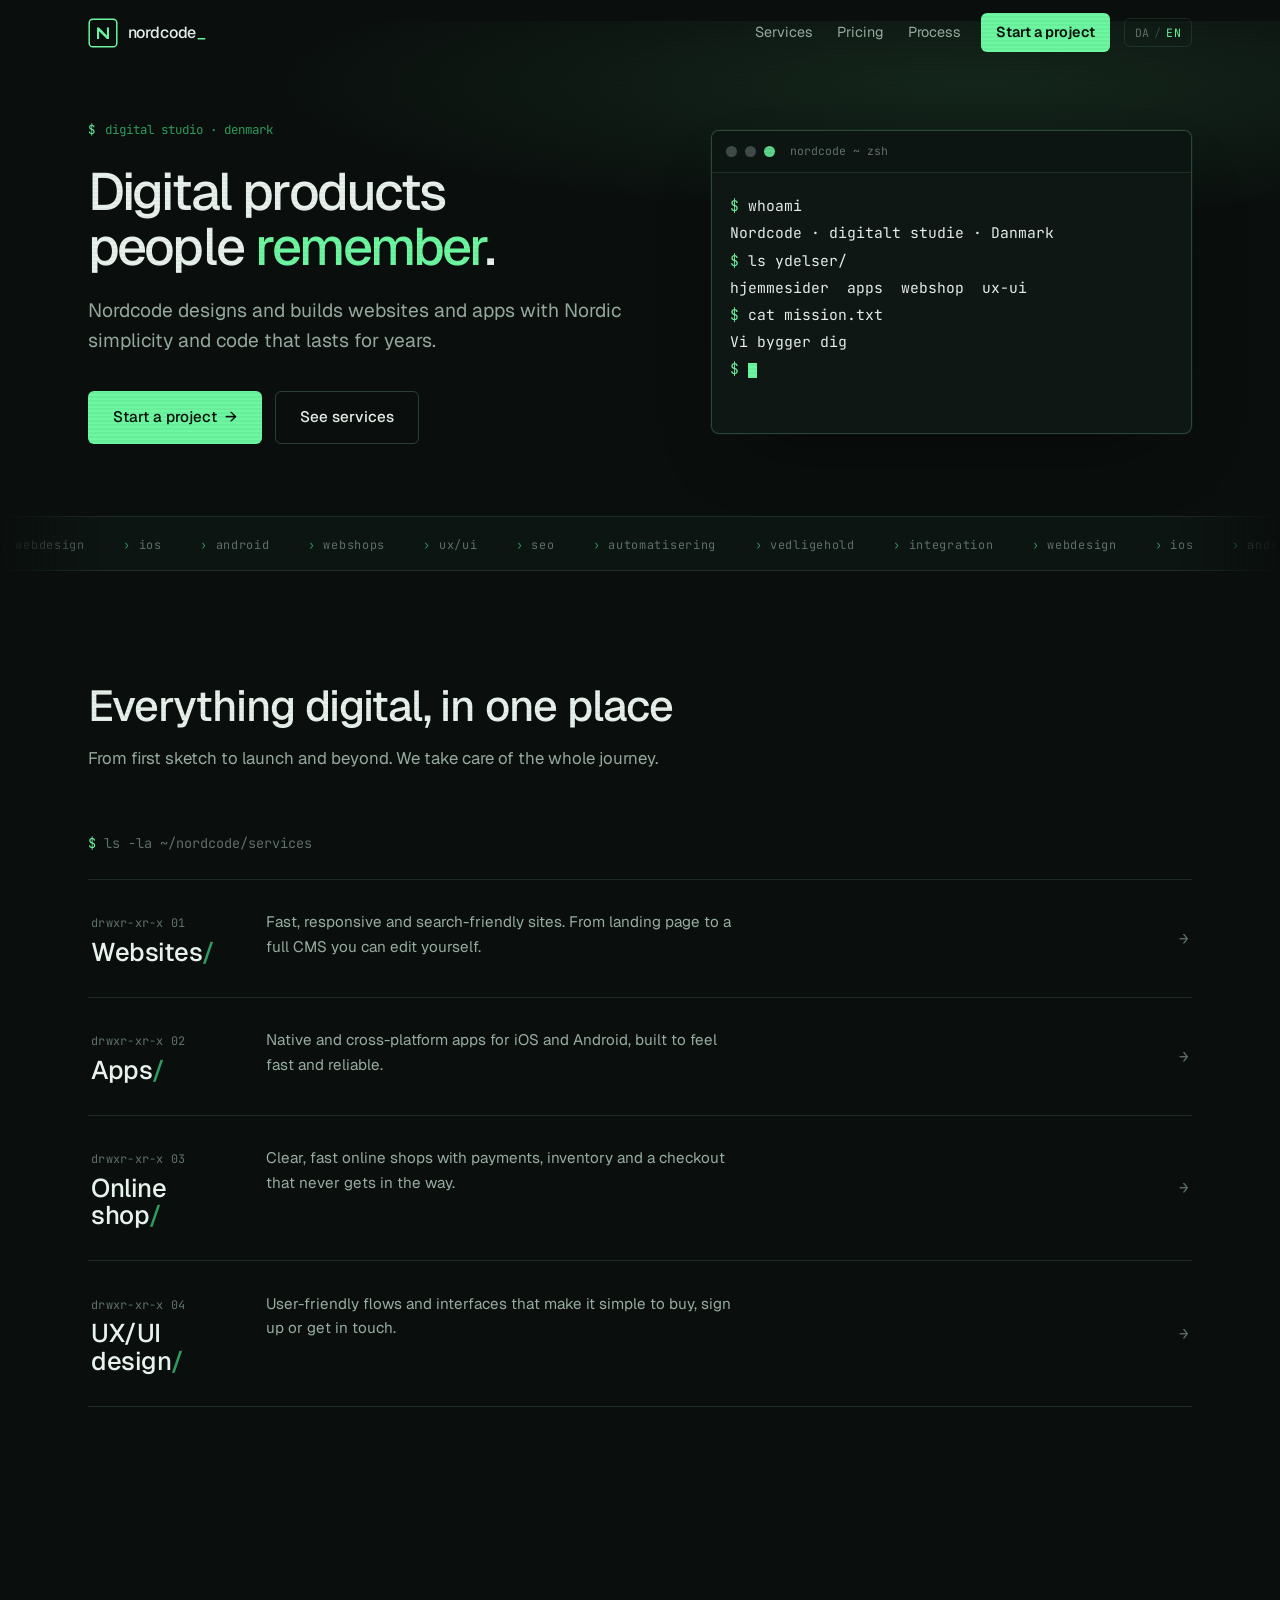
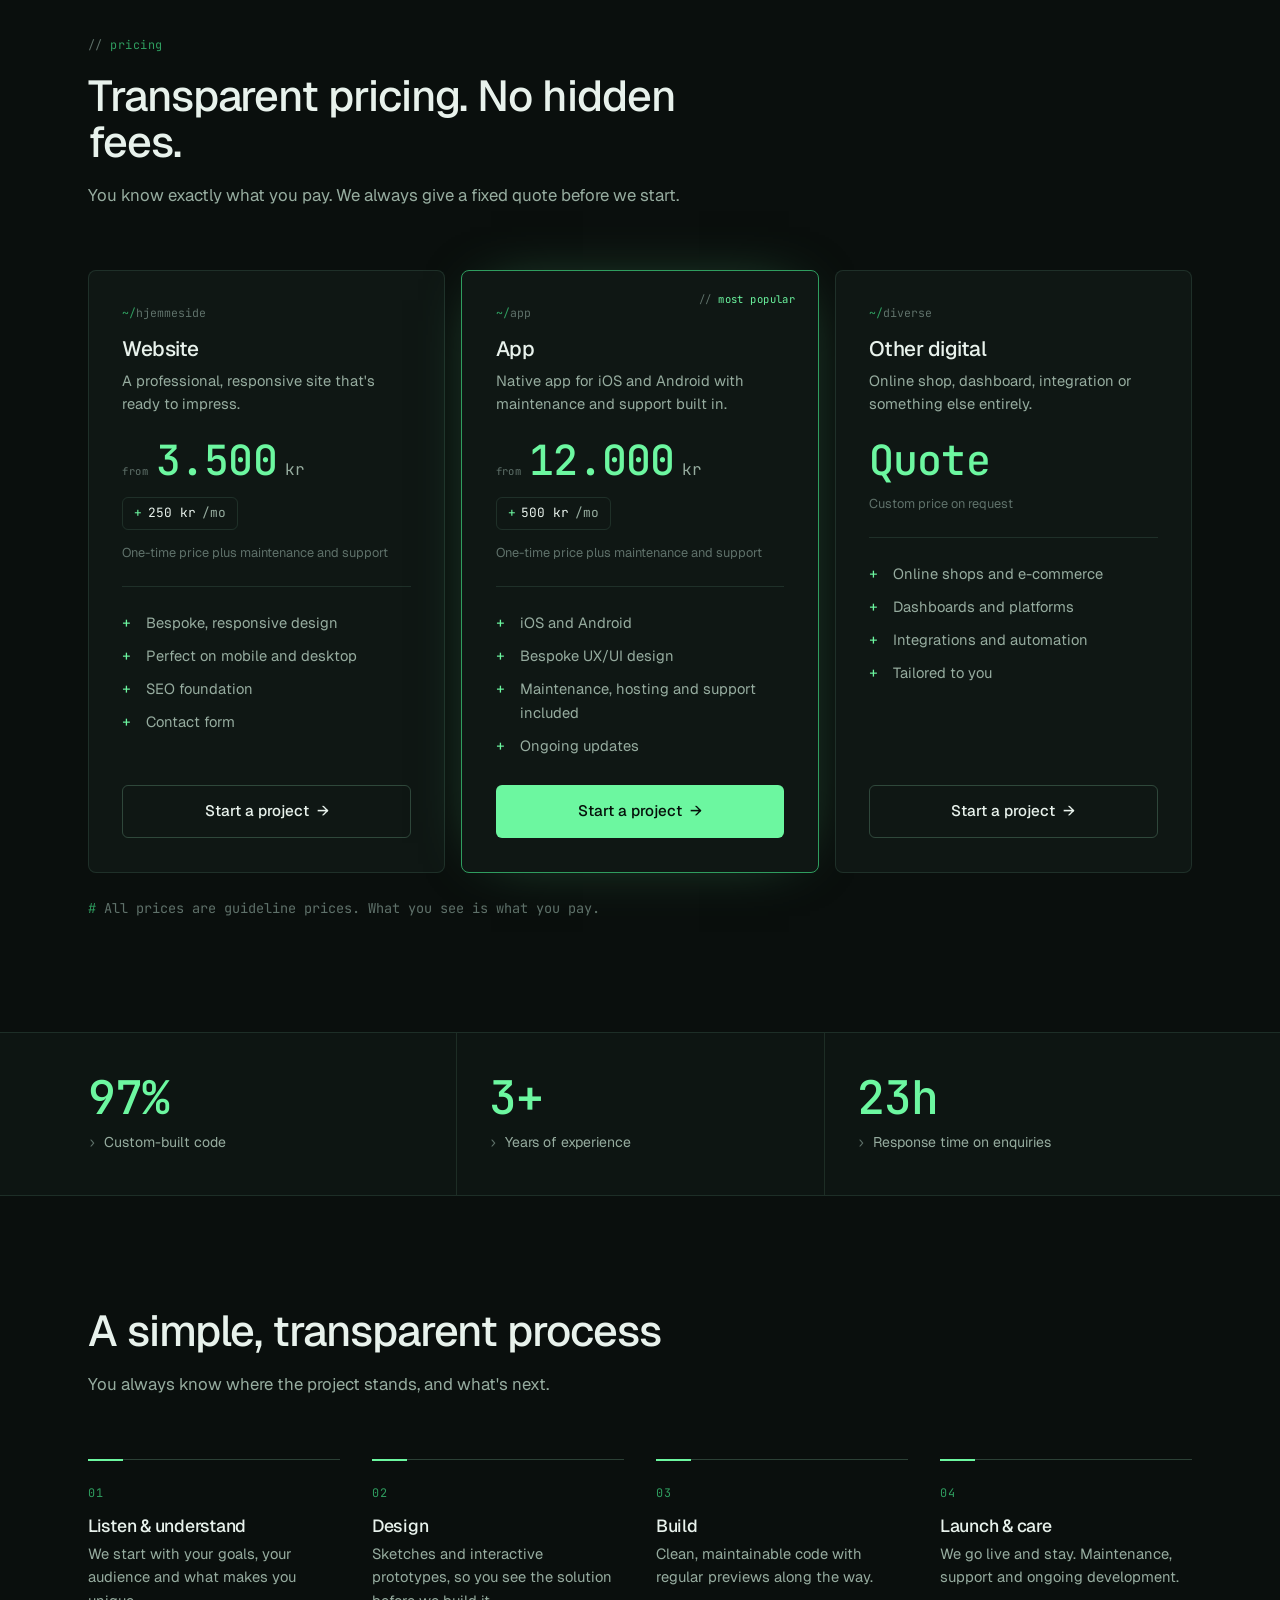
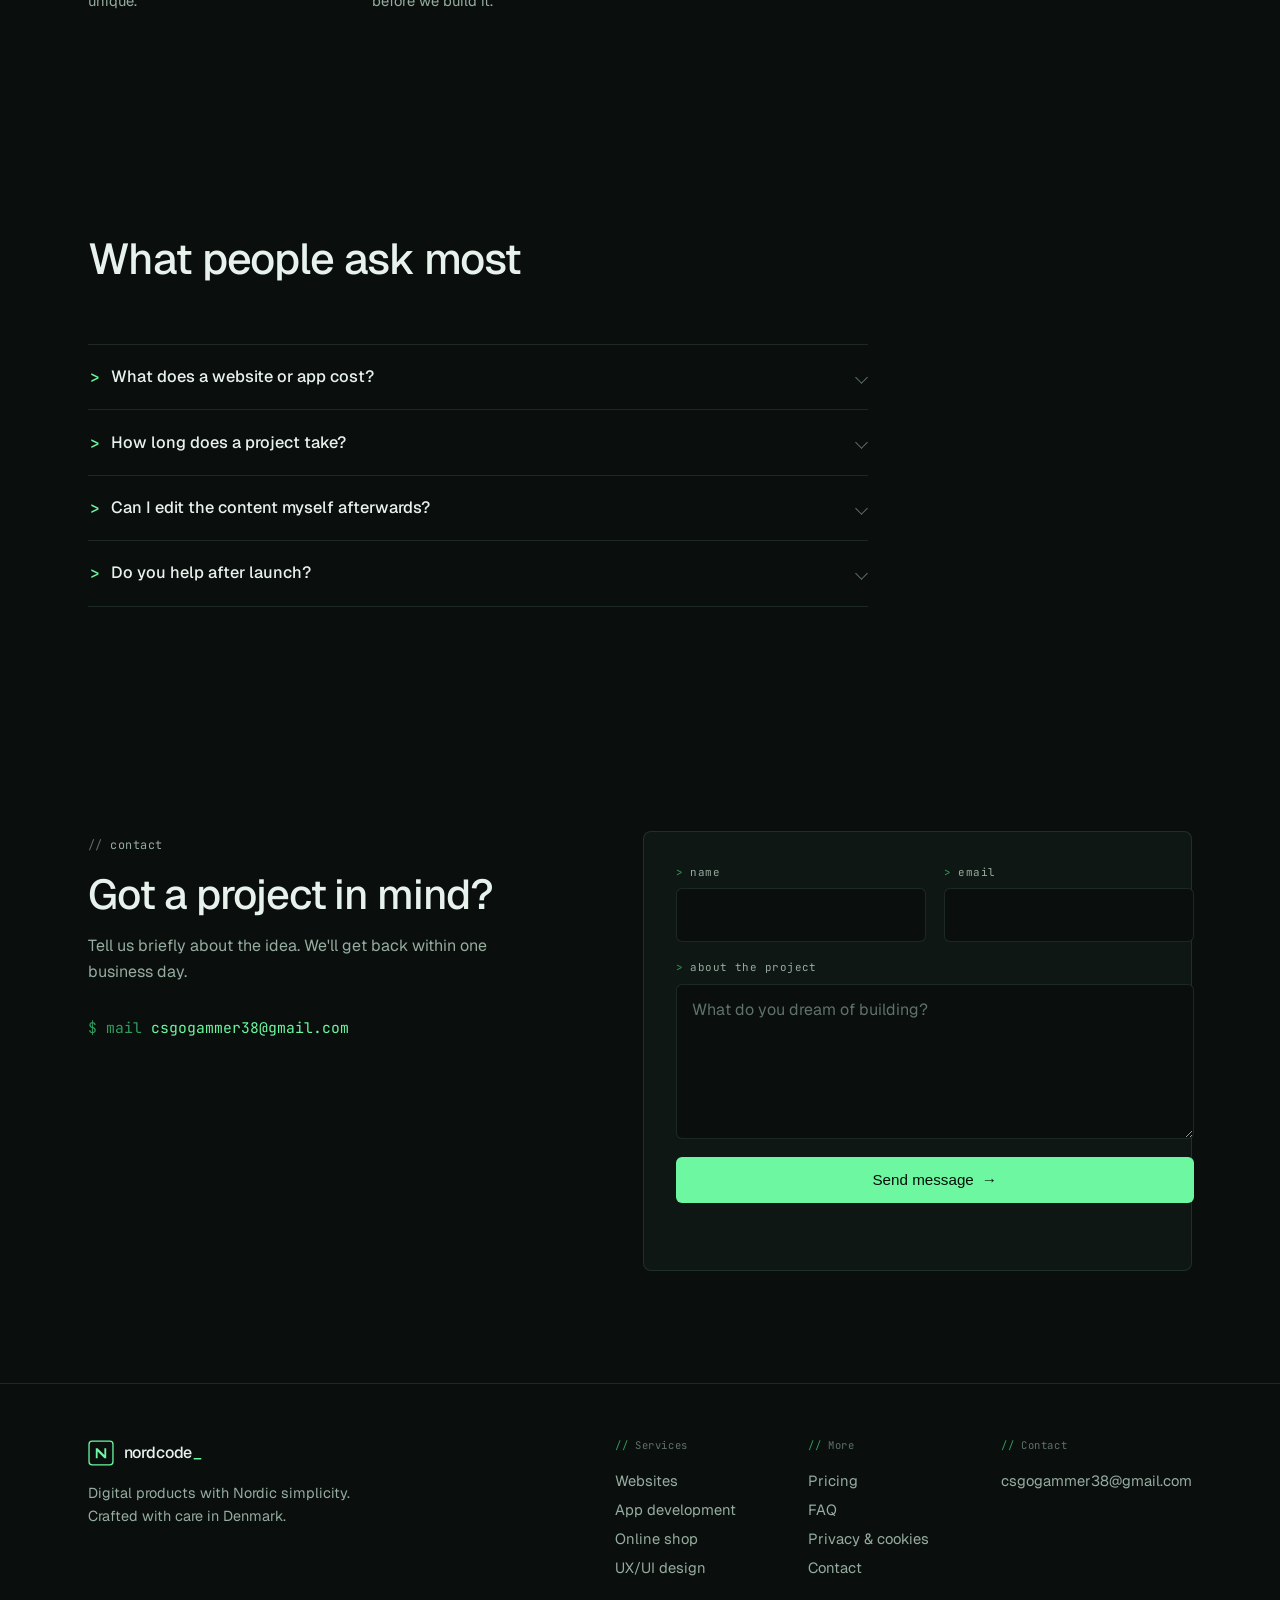
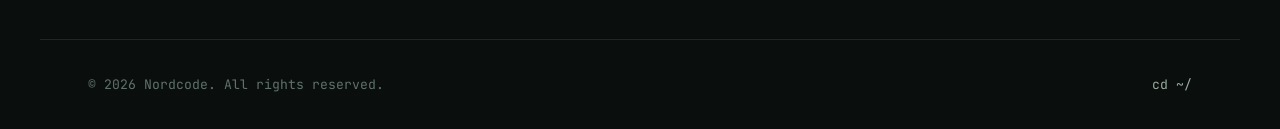
==== commit fac79fb9: "Revert "Redesign: calm warm studio look, drop terminal/neon aesthetic" This reverts commit 3b1d21599" ====
--- a/index.html
+++ b/index.html
@@ -9,7 +9,7 @@
   <meta name="keywords" content="hjemmeside, webdesign, app udvikling, webshop, digitalt studie, Nordcode, hjemmeside Danmark, app udvikler" />
   <meta name="author" content="Nordcode" />
   <meta name="robots" content="index, follow, max-image-preview:large" />
-  <meta name="theme-color" content="#15120e" />
+  <meta name="theme-color" content="#0a0f0d" />
   <meta name="geo.region" content="DK" />
   <meta name="geo.placename" content="Danmark" />
   <meta name="apple-mobile-web-app-capable" content="yes" />
@@ -38,14 +38,14 @@
   <meta name="twitter:image" content="https://nordcodestudio.com/og-image.png" />
 
   <!-- Icons & manifest -->
-  <link rel="icon" type="image/svg+xml" href="data:image/svg+xml,%3Csvg xmlns='http://www.w3.org/2000/svg' viewBox='0 0 100 100'%3E%3Crect width='100' height='100' rx='14' fill='%2315120e'/%3E%3Cpath d='M30 72V28h8l24 30V28h8v44h-8L38 42v30z' fill='%23d38b4f'/%3E%3C/svg%3E" />
+  <link rel="icon" type="image/svg+xml" href="data:image/svg+xml,%3Csvg xmlns='http://www.w3.org/2000/svg' viewBox='0 0 100 100'%3E%3Crect width='100' height='100' rx='16' fill='%230a0f0d'/%3E%3Crect x='6' y='6' width='88' height='88' rx='12' fill='none' stroke='%236cf7a0' stroke-width='4'/%3E%3Cpath d='M30 70V32h7l26 26V32h7v38h-7L37 44v26z' fill='%236cf7a0'/%3E%3C/svg%3E" />
   <link rel="icon" type="image/png" sizes="192x192" href="icon-192.png" />
   <link rel="apple-touch-icon" href="apple-touch-icon.png" />
   <link rel="manifest" href="site.webmanifest" />
 
   <link rel="preconnect" href="https://fonts.googleapis.com" />
   <link rel="preconnect" href="https://fonts.gstatic.com" crossorigin />
-  <link href="https://fonts.googleapis.com/css2?family=Geist:wght@400;500;600&display=swap" rel="stylesheet" />
+  <link href="https://fonts.googleapis.com/css2?family=Geist:wght@400;500;600&family=JetBrains+Mono:wght@400;500&display=swap" rel="stylesheet" />
   <link rel="stylesheet" href="styles.css" />
 
   <!-- Structured data -->
@@ -104,10 +104,11 @@
 
   <header class="site-header" id="top">
     <a href="#top" class="brand" aria-label="Nordcode">
-      <svg class="brand-mark" viewBox="0 0 100 100" width="26" height="26" aria-hidden="true">
-        <path d="M30 72V28h8l24 30V28h8v44h-8L38 42v30z" fill="#d38b4f" />
+      <svg class="brand-mark" viewBox="0 0 100 100" width="30" height="30" aria-hidden="true">
+        <rect x="4" y="4" width="92" height="92" rx="12" fill="none" stroke="#6cf7a0" stroke-width="5" />
+        <path d="M30 70V32h7l26 26V32h7v38h-7L37 44v26z" fill="#6cf7a0" />
       </svg>
-      <span class="brand-name">Nordcode</span>
+      <span class="brand-name">nordcode</span>
     </a>
     <div class="header-actions">
       <nav class="nav" aria-label="Hovednavigation">
@@ -137,15 +138,21 @@
           <a href="#ydelser" class="btn btn-ghost" data-i18n="hero.cta2">Se ydelser</a>
         </div>
       </div>
-      <aside class="hero-card reveal">
-        <p class="hc-label" data-i18n="hero.card.label">Studiet, kort fortalt</p>
-        <dl>
-          <div class="hc-row"><dt data-i18n="hero.card.k1">Ydelser</dt><dd data-i18n="hero.card.v1">Hjemmesider, apps, webshops</dd></div>
-          <div class="hc-row"><dt data-i18n="hero.card.k2">Baseret</dt><dd data-i18n="hero.card.v2">Danmark</dd></div>
-          <div class="hc-row"><dt data-i18n="hero.card.k3">Sprog</dt><dd data-i18n="hero.card.v3">Dansk &amp; engelsk</dd></div>
-          <div class="hc-row"><dt data-i18n="hero.card.k4">Priser</dt><dd><span class="em" data-i18n="hero.card.v4">fra 3.500 kr</span></dd></div>
-        </dl>
-      </aside>
+      <div class="term reveal" role="img" aria-label="Terminal-vindue der viser Nordcodes ydelser">
+        <div class="term-bar">
+          <span class="term-dot"></span><span class="term-dot"></span><span class="term-dot g"></span>
+          <span class="term-title">nordcode ~ zsh</span>
+        </div>
+        <div class="term-body" aria-hidden="true">
+          <div class="term-line"><span class="p">$</span> <span class="c">whoami</span></div>
+          <div class="term-line" data-type data-text="Nordcode · digitalt studie · Danmark"><span class="o">Nordcode · digitalt studie · Danmark</span></div>
+          <div class="term-line"><span class="p">$</span> <span class="c">ls ydelser/</span></div>
+          <div class="term-line" data-type data-text="hjemmesider  apps  webshop  ux-ui"><span class="dir">hjemmesider</span>  <span class="dir">apps</span>  <span class="dir">webshop</span>  <span class="dir">ux-ui</span></div>
+          <div class="term-line"><span class="p">$</span> <span class="c">cat mission.txt</span></div>
+          <div class="term-line" data-type data-text="Vi bygger digitale produkter, folk husker."><span class="o">Vi bygger digitale produkter, folk husker.</span></div>
+          <div class="term-line"><span class="p">$</span> <span class="term-cursor"></span></div>
+        </div>
+      </div>
     </section>
 
     <!-- ===== Marquee ===== -->
@@ -164,28 +171,25 @@
         <h2 data-i18n="services.title">Alt det digitale, samlet ét sted</h2>
         <p class="section-sub" data-i18n="services.sub">Fra første skitse til lancering og videreudvikling. Vi tager ansvar for hele rejsen.</p>
       </div>
+      <p class="svc-cmd reveal" data-i18n="services.cmd">ls -la ~/nordcode/ydelser</p>
       <div class="svc-list">
         <a class="svc-row reveal" href="hjemmesider/">
-          <span class="svc-no">01</span>
-          <span class="svc-name"><h3 data-i18n="svc1.title">Hjemmesider</h3></span>
+          <span class="svc-name"><span class="svc-perm">drwxr-xr-x 01</span><h3 data-i18n="svc1.title">Hjemmesider</h3></span>
           <p data-i18n="svc1.desc">Hurtige, responsive og søgemaskinevenlige sider. Fra landingsside til fuldt CMS, du selv kan redigere.</p>
           <span class="svc-arrow" aria-hidden="true">→</span>
         </a>
         <a class="svc-row reveal" href="apps/">
-          <span class="svc-no">02</span>
-          <span class="svc-name"><h3 data-i18n="svc2.title">Apps</h3></span>
+          <span class="svc-name"><span class="svc-perm">drwxr-xr-x 02</span><h3 data-i18n="svc2.title">Apps</h3></span>
           <p data-i18n="svc2.desc">Native og cross-platform apps til iOS og Android, bygget til at føles hurtige og pålidelige.</p>
           <span class="svc-arrow" aria-hidden="true">→</span>
         </a>
         <a class="svc-row reveal" href="webshop/">
-          <span class="svc-no">03</span>
-          <span class="svc-name"><h3 data-i18n="svc3.title">Webshop</h3></span>
+          <span class="svc-name"><span class="svc-perm">drwxr-xr-x 03</span><h3 data-i18n="svc3.title">Webshop</h3></span>
           <p data-i18n="svc3.desc">Overskuelige webshops med betaling, lager og en checkout, der ikke står i vejen for salget.</p>
           <span class="svc-arrow" aria-hidden="true">→</span>
         </a>
         <a class="svc-row reveal" href="ux-ui/">
-          <span class="svc-no">04</span>
-          <span class="svc-name"><h3 data-i18n="svc4.title">UX/UI-design</h3></span>
+          <span class="svc-name"><span class="svc-perm">drwxr-xr-x 04</span><h3 data-i18n="svc4.title">UX/UI-design</h3></span>
           <p data-i18n="svc4.desc">Brugervenlige flows og grænseflader, der gør det enkelt at handle, tilmelde sig eller tage kontakt.</p>
           <span class="svc-arrow" aria-hidden="true">→</span>
         </a>
@@ -312,7 +316,7 @@
           <p class="eyebrow" data-i18n="contact.eyebrow">kontakt</p>
           <h2 data-i18n="contact.title">Har du et projekt i tankerne?</h2>
           <p data-i18n="contact.sub">Fortæl os kort om idéen. Vi vender tilbage inden for én arbejdsdag.</p>
-          <p class="contact-alt" data-i18n="contact.alt">Eller skriv direkte til <a href="mailto:csgogammer38@gmail.com">csgogammer38@gmail.com</a></p>
+          <p class="contact-alt"><a href="mailto:csgogammer38@gmail.com">csgogammer38@gmail.com</a></p>
         </div>
         <form class="contact-form reveal" novalidate>
           <div class="field">
@@ -339,10 +343,11 @@
     <div class="footer-top">
       <div class="footer-brand">
         <div class="brand">
-          <svg class="brand-mark" viewBox="0 0 100 100" width="24" height="24" aria-hidden="true">
-            <path d="M30 72V28h8l24 30V28h8v44h-8L38 42v30z" fill="#d38b4f" />
+          <svg class="brand-mark" viewBox="0 0 100 100" width="26" height="26" aria-hidden="true">
+            <rect x="4" y="4" width="92" height="92" rx="12" fill="none" stroke="#6cf7a0" stroke-width="5" />
+            <path d="M30 70V32h7l26 26V32h7v38h-7L37 44v26z" fill="#6cf7a0" />
           </svg>
-          <span class="brand-name">Nordcode</span>
+          <span class="brand-name">nordcode</span>
         </div>
         <p data-i18n="footer.tag">Digitale produkter med nordisk enkelhed. Bygget med omhu i Danmark.</p>
       </div>
--- a/styles.css
+++ b/styles.css
@@ -1,24 +1,24 @@
 /* =====================================================
-   Nordcode · calm studio design system
-   Warm dark · one muted accent · humanist type
-   consistent 2px radius · generous whitespace
+   Nordcode · dark-tech / terminal design system
+   Locked: dark theme · one accent (terminal green)
+   radius 6px · Geist (display/body) + JetBrains Mono
    ===================================================== */
 :root {
-  --bg: #15120e;
-  --bg-2: #1b1712;
-  --panel: #1e1a14;
-  --panel-2: #232019;
-  --line: rgba(232, 220, 202, 0.11);
-  --line-2: rgba(232, 220, 202, 0.20);
-  --ink: #f1ebe1;
-  --muted: #a89e90;
-  --faint: #756c60;
-  --accent: #d38b4f;
-  --accent-soft: #e0a877;
-  --accent-dim: #9c6537;
-  --r: 3px;
-  --maxw: 1160px;
-  --gutter: clamp(1.2rem, 4vw, 3rem);
+  --bg: #0a0f0d;
+  --bg-2: #0d1512;
+  --panel: #0f1714;
+  --panel-2: #121c18;
+  --line: rgba(150, 224, 184, 0.12);
+  --line-2: rgba(150, 224, 184, 0.24);
+  --ink: #e8f2ec;
+  --muted: #96ac9f;
+  --faint: #5f716a;
+  --accent: #6cf7a0;
+  --accent-dim: #2f9d5f;
+  --danger: #ffcf6b;
+  --r: 6px;
+  --maxw: 1200px;
+  --gutter: clamp(1.15rem, 4vw, 3rem);
   --ease: cubic-bezier(0.22, 1, 0.36, 1);
 }
 
@@ -30,60 +30,71 @@
   font-family: "Geist", system-ui, sans-serif;
   background: var(--bg);
   color: var(--ink);
-  line-height: 1.65;
+  line-height: 1.6;
   -webkit-font-smoothing: antialiased;
   overflow-x: hidden;
 }
 
-h1, h2, h3, h4 { font-weight: 500; letter-spacing: -0.02em; line-height: 1.12; margin: 0; }
+h1, h2, h3, h4 { font-weight: 500; letter-spacing: -0.025em; line-height: 1.08; margin: 0; }
 a { color: inherit; text-decoration: none; }
-::selection { background: rgba(211, 139, 79, 0.26); }
-
-.grain, .scroll-progress, .cursor-glow { display: none !important; }
-
-/* small letterspaced label replaces the mono affectations */
-.eyebrow, .kicker, .footer-cols h4, .price-tag, .breadcrumb, .field label, .svc-perm {
-  font-family: "Geist", sans-serif;
-  text-transform: uppercase; letter-spacing: 0.16em;
+::selection { background: rgba(108, 247, 160, 0.24); color: #fff; }
+
+.mono, .kicker, .eyebrow, .breadcrumb, .term, .svc-perm, .svc-no,
+.price-tag, .stat-num, .step-no, .marquee-track, .field label, .footer-cols h4 {
+  font-family: "JetBrains Mono", ui-monospace, monospace;
+}
+
+/* retire old decorative layers */
+.scroll-progress, .cursor-glow { display: none !important; }
+
+/* scanline + grain texture */
+.grain {
+  position: fixed; inset: 0; z-index: 60; pointer-events: none; opacity: 0.5;
+  background:
+    repeating-linear-gradient(0deg, rgba(0,0,0,0), rgba(0,0,0,0) 2px, rgba(0,0,0,0.16) 3px, rgba(0,0,0,0) 4px);
+  mix-blend-mode: multiply;
 }
 
 /* ===== Header ===== */
 .site-header {
   position: sticky; top: 0; z-index: 50;
   display: flex; align-items: center; justify-content: space-between; gap: 1rem;
-  max-width: var(--maxw); margin: 0 auto; padding: 0 var(--gutter); height: 74px;
+  max-width: var(--maxw); margin: 0 auto;
+  padding: 0 var(--gutter); height: 66px;
   border-bottom: 1px solid transparent; transition: border-color 0.3s;
 }
 .site-header::before {
   content: ""; position: absolute; inset: 0; z-index: -1;
-  background: rgba(21, 18, 14, 0.82); -webkit-backdrop-filter: blur(9px); backdrop-filter: blur(9px);
+  background: rgba(10, 15, 13, 0.78); -webkit-backdrop-filter: blur(10px); backdrop-filter: blur(10px);
   opacity: 0; transition: opacity 0.3s;
 }
 .site-header.scrolled::before { opacity: 1; }
 .site-header.scrolled { border-bottom-color: var(--line); }
 
-.brand { display: flex; align-items: center; gap: 0.65rem; }
+.brand { display: flex; align-items: center; gap: 0.6rem; }
 .brand-mark { display: block; }
-.brand-name { font-weight: 500; font-size: 1.05rem; letter-spacing: -0.01em; }
-
-.header-actions { display: flex; align-items: center; gap: 0.4rem; }
+.brand-name { font-weight: 500; font-size: 1rem; letter-spacing: -0.01em; }
+.brand-name::after { content: "_"; color: var(--accent); margin-left: 1px; animation: blink 1.2s steps(1) infinite; }
+
+.header-actions { display: flex; align-items: center; gap: 0.35rem; }
 .nav { display: flex; align-items: center; }
-.nav a { color: var(--muted); font-size: 0.92rem; padding: 0.45rem 0.8rem; transition: color 0.2s; }
+.nav a { color: var(--muted); font-size: 0.9rem; padding: 0.45rem 0.75rem; transition: color 0.2s; }
 .nav a:hover { color: var(--ink); }
 .nav-cta {
-  color: var(--ink) !important; border: 1px solid var(--line-2); border-radius: var(--r);
-  margin-left: 0.5rem; padding: 0.5rem 1rem !important; transition: border-color 0.2s, background 0.2s;
-}
-.nav-cta:hover { border-color: var(--accent); background: rgba(211, 139, 79, 0.08); }
+  color: #05100a !important; background: var(--accent); font-weight: 600;
+  border-radius: var(--r); margin-left: 0.5rem; padding: 0.5rem 0.95rem !important;
+  transition: background 0.2s, box-shadow 0.2s;
+}
+.nav-cta:hover { background: #86ffb2; box-shadow: 0 0 24px -6px rgba(108, 247, 160, 0.55); }
 
 .lang-toggle {
   display: inline-flex; align-items: center; gap: 0.3rem; margin-left: 0.5rem;
   background: none; border: 1px solid var(--line); border-radius: var(--r); cursor: pointer;
-  padding: 0.38rem 0.6rem; font-family: "Geist", sans-serif; font-size: 0.72rem;
-  color: var(--faint); letter-spacing: 0.1em; transition: border-color 0.2s;
+  padding: 0.35rem 0.6rem; font-family: "JetBrains Mono", monospace; font-size: 0.72rem;
+  color: var(--faint); letter-spacing: 0.04em; transition: border-color 0.2s;
 }
 .lang-toggle:hover { border-color: var(--line-2); }
-.lang-toggle [data-lang].active { color: var(--ink); }
+.lang-toggle [data-lang].active { color: var(--accent); }
 .lang-toggle .sep { opacity: 0.5; }
 
 .nav-toggle { display: none; flex-direction: column; gap: 5px; background: none; border: 0; cursor: pointer; padding: 8px; }
@@ -92,238 +103,281 @@
 .nav-toggle[aria-expanded="true"] span:nth-child(2) { opacity: 0; }
 .nav-toggle[aria-expanded="true"] span:nth-child(3) { transform: translateY(-6.5px) rotate(-45deg); }
 
+@keyframes blink { 0%, 50% { opacity: 1; } 50.01%, 100% { opacity: 0; } }
+
 /* ===== Buttons ===== */
 .btn {
-  display: inline-flex; align-items: center; gap: 0.55rem; justify-content: center;
-  padding: 0.9rem 1.6rem; font-weight: 500; font-size: 0.95rem; border-radius: var(--r);
+  display: inline-flex; align-items: center; gap: 0.5rem; justify-content: center;
+  padding: 0.85rem 1.5rem; font-weight: 500; font-size: 0.95rem; border-radius: var(--r);
   border: 1px solid transparent; cursor: pointer;
-  transition: background 0.2s, border-color 0.2s, color 0.2s;
+  transition: background 0.2s, border-color 0.2s, color 0.2s, box-shadow 0.2s;
 }
 .btn .arrow { transition: transform 0.25s var(--ease); }
 .btn:hover .arrow { transform: translateX(4px); }
-.btn-primary { background: var(--accent); color: #211505; font-weight: 600; }
-.btn-primary:hover { background: var(--accent-soft); }
+.btn-primary { background: var(--accent); color: #05100a; }
+.btn-primary:hover { background: #86ffb2; box-shadow: 0 0 30px -8px rgba(108, 247, 160, 0.6); }
 .btn-primary:disabled { opacity: 0.6; cursor: wait; }
 .btn-ghost { border-color: var(--line-2); color: var(--ink); background: transparent; }
-.btn-ghost:hover { border-color: var(--accent); color: var(--accent-soft); }
+.btn-ghost:hover { border-color: var(--accent); color: var(--accent); }
 
 /* ===== Layout primitives ===== */
-.section { max-width: var(--maxw); margin: 0 auto; padding: clamp(4.5rem, 10vw, 8rem) var(--gutter); }
-.eyebrow, .kicker { display: inline-block; font-size: 0.72rem; color: var(--accent); margin: 0 0 1.3rem; }
-.section-head { max-width: 620px; margin-bottom: clamp(3rem, 6vw, 4.5rem); }
-.section-head h2 { font-size: clamp(1.9rem, 4vw, 2.9rem); letter-spacing: -0.03em; }
-.section-sub { color: var(--muted); margin: 1.1rem 0 0; font-size: 1.08rem; max-width: 54ch; }
+.section { max-width: var(--maxw); margin: 0 auto; padding: clamp(4rem, 9vw, 7rem) var(--gutter); }
+.eyebrow, .kicker {
+  display: inline-block; font-size: 0.74rem; letter-spacing: 0.04em; color: var(--accent-dim);
+  margin: 0 0 1.1rem; text-transform: none;
+}
+.eyebrow::before, .kicker::before { content: "// "; color: var(--faint); }
+.section-head { max-width: 640px; margin-bottom: clamp(2.5rem, 5vw, 3.8rem); }
+.section-head h2 { font-size: clamp(1.8rem, 4vw, 2.7rem); }
+.section-sub { color: var(--muted); margin: 1rem 0 0; font-size: 1.05rem; max-width: 56ch; }
 
 /* ===== Hero ===== */
 .hero {
-  max-width: var(--maxw); margin: 0 auto;
-  padding: clamp(3.5rem, 9vh, 7rem) var(--gutter) clamp(3.5rem, 7vw, 5.5rem);
-  display: grid; grid-template-columns: minmax(0, 1.25fr) minmax(0, 0.85fr);
-  gap: clamp(2.5rem, 6vw, 5rem); align-items: end;
-}
-.hero-kicker { font-size: 0.72rem; text-transform: uppercase; letter-spacing: 0.18em; color: var(--accent); margin: 0 0 1.8rem; }
-.hero h1 { font-size: clamp(2.6rem, 5.2vw, 4.6rem); letter-spacing: -0.035em; line-height: 1.04; margin: 0 0 1.7rem; }
-.hero h1 .grad, .hero h1 .accent { color: var(--accent); font-style: italic; }
-.hero .lead { color: var(--muted); font-size: clamp(1.08rem, 1.7vw, 1.28rem); max-width: 42ch; margin: 0 0 2.3rem; }
-.hero-actions { display: flex; gap: 0.9rem; flex-wrap: wrap; }
-
-/* hero side card (calm, no terminal) */
-.hero-card { border: 1px solid var(--line); border-radius: var(--r); padding: 1.8rem; background: var(--panel); }
-.hero-card .hc-label { font-size: 0.68rem; text-transform: uppercase; letter-spacing: 0.16em; color: var(--faint); margin: 0 0 1.2rem; }
-.hero-card dl { margin: 0; display: grid; gap: 0; }
-.hero-card .hc-row { display: flex; justify-content: space-between; align-items: baseline; gap: 1rem; padding: 0.85rem 0; border-top: 1px solid var(--line); }
-.hero-card .hc-row:first-of-type { border-top: 0; padding-top: 0; }
-.hero-card dt { color: var(--muted); font-size: 0.92rem; }
-.hero-card dd { margin: 0; color: var(--ink); font-size: 0.95rem; text-align: right; }
-.hero-card dd .em { color: var(--accent-soft); }
-
-/* ===== Marquee (calm, no arrows) ===== */
+  position: relative; max-width: var(--maxw); margin: 0 auto;
+  padding: clamp(2.5rem, 6vh, 4.5rem) var(--gutter) clamp(3rem, 6vw, 4.5rem);
+  display: grid; grid-template-columns: minmax(0, 1.12fr) minmax(0, 0.95fr);
+  gap: clamp(2rem, 5vw, 3.5rem); align-items: center;
+}
+.hero::before {
+  content: ""; position: absolute; inset: -10% -20% auto -20%; height: 70%; z-index: -1; pointer-events: none;
+  background: radial-gradient(60% 60% at 70% 20%, rgba(108, 247, 160, 0.10), transparent 70%);
+}
+.hero-kicker {
+  font-family: "JetBrains Mono", monospace; font-size: 0.78rem; color: var(--accent-dim);
+  margin: 0 0 1.5rem; display: flex; align-items: center; gap: 0.6rem;
+}
+.hero-kicker::before { content: "$"; color: var(--accent); }
+.hero h1 {
+  font-size: clamp(2.3rem, 4.1vw, 3.65rem); letter-spacing: -0.035em; line-height: 1.04;
+  margin: 0 0 1.4rem;
+}
+.hero h1 .grad, .hero h1 .accent { color: var(--accent); }
+.hero .lead { color: var(--muted); font-size: clamp(1.05rem, 1.6vw, 1.2rem); max-width: 46ch; margin: 0 0 2.1rem; }
+.hero-actions { display: flex; gap: 0.8rem; flex-wrap: wrap; }
+
+/* terminal window */
+.term {
+  border: 1px solid var(--line-2); border-radius: 8px; overflow: hidden;
+  background: var(--panel); box-shadow: 0 30px 80px -40px rgba(0,0,0,0.8), 0 0 0 1px rgba(108,247,160,0.04);
+  font-size: 0.92rem;
+}
+.term-bar { display: flex; align-items: center; gap: 0.5rem; padding: 0.7rem 0.9rem; border-bottom: 1px solid var(--line); background: var(--bg-2); }
+.term-dot { width: 11px; height: 11px; border-radius: 50%; background: var(--faint); opacity: 0.6; }
+.term-dot.g { background: var(--accent); opacity: 0.85; }
+.term-title { margin-left: 0.4rem; font-family: "JetBrains Mono", monospace; font-size: 0.72rem; color: var(--faint); }
+.term-body { padding: 1.2rem 1.15rem 1.4rem; font-family: "JetBrains Mono", monospace; line-height: 1.85; min-height: 260px; }
+.term-line { white-space: pre-wrap; word-break: break-word; }
+.term-line .p { color: var(--accent); }
+.term-line .c { color: var(--ink); }
+.term-line .o { color: var(--muted); }
+.term-line .dir { color: var(--accent); }
+.term-cursor { display: inline-block; width: 9px; height: 1.05em; background: var(--accent); vertical-align: text-bottom; animation: blink 1.1s steps(1) infinite; }
+
+/* ===== Marquee ===== */
 .marquee {
-  border-block: 1px solid var(--line); overflow: hidden; padding: 1.15rem 0;
-  -webkit-mask-image: linear-gradient(90deg, transparent, #000 9%, #000 91%, transparent);
-          mask-image: linear-gradient(90deg, transparent, #000 9%, #000 91%, transparent);
-}
-.marquee-track { display: inline-flex; gap: 3rem; white-space: nowrap; animation: scroll 52s linear infinite; }
-.marquee-track span { font-size: 0.82rem; letter-spacing: 0.14em; text-transform: uppercase; color: var(--faint); }
+  border-block: 1px solid var(--line); overflow: hidden; padding: 0.85rem 0; background: var(--bg-2);
+  -webkit-mask-image: linear-gradient(90deg, transparent, #000 8%, #000 92%, transparent);
+          mask-image: linear-gradient(90deg, transparent, #000 8%, #000 92%, transparent);
+}
+.marquee-track { display: inline-flex; gap: 2.4rem; white-space: nowrap; animation: scroll 44s linear infinite; }
+.marquee-track span { font-size: 0.74rem; letter-spacing: 0.06em; color: var(--faint); }
+.marquee-track span::before { content: "› "; color: var(--accent-dim); }
 @keyframes scroll { to { transform: translateX(-50%); } }
 
-/* ===== Services (editorial list) ===== */
-.svc-cmd { display: none; }
+/* ===== Services (ls listing) ===== */
+.svc-cmd { font-family: "JetBrains Mono", monospace; font-size: 0.85rem; color: var(--faint); margin-bottom: 1.5rem; }
+.svc-cmd::before { content: "$ "; color: var(--accent); }
 .svc-list { border-top: 1px solid var(--line); }
 .svc-row {
-  display: grid; grid-template-columns: 3rem minmax(0, 1.2fr) minmax(0, 1.5fr) auto;
+  display: grid; grid-template-columns: 8.5rem minmax(0, 1.5fr) auto;
   align-items: baseline; gap: clamp(1rem, 3vw, 2.5rem);
-  padding: clamp(1.6rem, 3.2vw, 2.2rem) 0.2rem; border-bottom: 1px solid var(--line);
-  transition: padding-left 0.3s var(--ease);
-}
-.svc-row:hover { padding-left: 0.8rem; }
-.svc-name { display: flex; flex-direction: column; gap: 0; }
-.svc-perm { display: none; }
-.svc-no { font-size: 0.82rem; color: var(--faint); font-variant-numeric: tabular-nums; }
-.svc-name h3 { font-size: clamp(1.3rem, 2.6vw, 1.9rem); letter-spacing: -0.02em; font-weight: 400; }
-.svc-row:hover .svc-name h3 { color: var(--accent-soft); }
-.svc-row p { color: var(--muted); margin: 0; font-size: 0.98rem; max-width: 46ch; }
-.svc-arrow { color: var(--faint); align-self: center; font-size: 1.2rem; transition: color 0.2s, transform 0.25s var(--ease); }
-.svc-row:hover .svc-arrow { color: var(--accent); transform: translateX(5px); }
+  padding: clamp(1.3rem, 3vw, 1.9rem) 0.2rem; border-bottom: 1px solid var(--line);
+  transition: background 0.2s, padding-left 0.25s var(--ease);
+}
+.svc-row:hover { background: var(--panel); padding-left: 0.9rem; }
+.svc-name { display: flex; flex-direction: column; gap: 0.35rem; }
+.svc-perm { font-size: 0.74rem; color: var(--faint); letter-spacing: 0.02em; }
+.svc-name h3 { font-size: clamp(1.2rem, 2.4vw, 1.6rem); letter-spacing: -0.02em; }
+.svc-name h3::after { content: "/"; color: var(--accent-dim); }
+.svc-row:hover .svc-name h3 { color: var(--accent); }
+.svc-row p { color: var(--muted); margin: 0; font-size: 0.95rem; max-width: 48ch; }
+.svc-arrow { font-family: "JetBrains Mono", monospace; color: var(--faint); align-self: center; transition: color 0.2s, transform 0.25s var(--ease); }
+.svc-row:hover .svc-arrow { color: var(--accent); transform: translateX(4px); }
 
 /* ===== Pricing ===== */
-.price-grid { display: grid; grid-template-columns: repeat(3, 1fr); gap: 1.2rem; }
+.price-grid { display: grid; grid-template-columns: repeat(3, 1fr); gap: 1rem; }
 .price-card {
   display: flex; flex-direction: column; position: relative;
-  background: var(--panel); border: 1px solid var(--line); border-radius: var(--r);
-  padding: clamp(1.8rem, 2.8vw, 2.4rem);
-}
-.price-card.featured { border-color: var(--accent-dim); }
-.price-tag { display: none; }
+  background: var(--panel); border: 1px solid var(--line); border-radius: 8px;
+  padding: clamp(1.6rem, 2.6vw, 2.2rem);
+}
+.price-card.featured { border-color: var(--accent-dim); box-shadow: 0 0 60px -30px rgba(108, 247, 160, 0.5); }
+.price-tag { font-size: 0.72rem; color: var(--faint); margin-bottom: 1rem; display: block; }
+.price-tag::before { content: "~/"; color: var(--accent-dim); }
 .price-badge {
-  position: absolute; top: 1.5rem; right: 1.6rem; font-size: 0.64rem;
-  text-transform: uppercase; letter-spacing: 0.16em; color: var(--accent-soft);
-}
-.price-card h3 { font-size: 1.35rem; margin-bottom: 0.5rem; font-weight: 500; }
-.price-desc { color: var(--muted); margin: 0 0 1.7rem; font-size: 0.95rem; }
-.price-block { margin-bottom: 1.7rem; padding-bottom: 1.6rem; border-bottom: 1px solid var(--line); }
-.price { display: flex; align-items: baseline; gap: 0.5rem; flex-wrap: wrap; }
-.price-from { font-size: 0.64rem; text-transform: uppercase; letter-spacing: 0.14em; color: var(--faint); }
-.price .amount { font-size: clamp(2.2rem, 3.6vw, 2.8rem); font-weight: 500; letter-spacing: -0.02em; line-height: 1; color: var(--ink); }
+  position: absolute; top: 1.3rem; right: 1.4rem; font-family: "JetBrains Mono", monospace;
+  font-size: 0.66rem; color: var(--accent); letter-spacing: 0.04em;
+}
+.price-badge::before { content: "// "; color: var(--faint); }
+.price-card h3 { font-size: 1.3rem; margin-bottom: 0.5rem; }
+.price-desc { color: var(--muted); margin: 0 0 1.5rem; font-size: 0.92rem; }
+.price-block { margin-bottom: 1.5rem; padding-bottom: 1.4rem; border-bottom: 1px solid var(--line); }
+.price { display: flex; align-items: baseline; gap: 0.5rem; flex-wrap: wrap; font-family: "JetBrains Mono", monospace; }
+.price-from { font-size: 0.66rem; color: var(--faint); letter-spacing: 0.04em; }
+.price .amount { font-size: clamp(2rem, 3.4vw, 2.6rem); font-weight: 500; letter-spacing: -0.02em; line-height: 1; color: var(--accent); }
 .price .cur { color: var(--muted); font-size: 1rem; }
-.price-mo { display: inline-flex; align-items: baseline; gap: 0.35rem; margin-top: 0.95rem; font-size: 0.85rem; border: 1px solid var(--line); border-radius: var(--r); padding: 0.35rem 0.75rem; }
+.price-mo { display: inline-flex; align-items: baseline; gap: 0.35rem; margin-top: 0.9rem; font-family: "JetBrains Mono", monospace; font-size: 0.8rem; border: 1px solid var(--line); border-radius: var(--r); padding: 0.35rem 0.7rem; }
 .price-mo .mo-plus { color: var(--accent); }
 .price-mo .mo-per { color: var(--muted); }
-.price-note { color: var(--faint); font-size: 0.82rem; margin: 0.85rem 0 0; }
-.price-list { list-style: none; padding: 0; margin: 0 0 1.9rem; display: flex; flex-direction: column; gap: 0.7rem; flex: 1; }
-.price-list li { position: relative; padding-left: 1.5rem; color: var(--muted); font-size: 0.94rem; }
-.price-list li::before { content: ""; position: absolute; left: 0; top: 0.65em; width: 7px; height: 7px; border-radius: 50%; background: var(--accent); }
+.price-note { color: var(--faint); font-size: 0.8rem; margin: 0.8rem 0 0; }
+.price-list { list-style: none; padding: 0; margin: 0 0 1.7rem; display: flex; flex-direction: column; gap: 0.6rem; flex: 1; }
+.price-list li { position: relative; padding-left: 1.5rem; color: var(--muted); font-size: 0.92rem; }
+.price-list li::before { content: "+"; position: absolute; left: 0; color: var(--accent); font-family: "JetBrains Mono", monospace; }
 .price-card .btn { width: 100%; margin-top: auto; }
-.price-foot { color: var(--faint); font-size: 0.88rem; margin: 1.8rem 0 0; }
+.price-foot { color: var(--faint); font-size: 0.85rem; margin: 1.6rem 0 0; font-family: "JetBrains Mono", monospace; }
+.price-foot::before { content: "# "; color: var(--accent-dim); }
 
 /* ===== Stats ===== */
 .stats-band { border-block: 1px solid var(--line); background: var(--bg-2); }
-.stats-inner, .stats-inner-3 { max-width: var(--maxw); margin: 0 auto; display: grid; grid-template-columns: repeat(3, 1fr); padding: 0 var(--gutter); }
-.stat { padding: clamp(2rem, 4.5vw, 3rem) clamp(1rem, 2.5vw, 2rem); border-left: 1px solid var(--line); }
+.stats-inner { max-width: var(--maxw); margin: 0 auto; display: grid; grid-template-columns: repeat(3, 1fr); padding: 0 var(--gutter); }
+.stats-inner-3 { grid-template-columns: repeat(3, 1fr); }
+.stat { padding: clamp(1.8rem, 4vw, 2.6rem) clamp(1rem, 2.5vw, 2rem); border-left: 1px solid var(--line); }
 .stat:first-child { border-left: 0; padding-left: 0; }
-.stat-num { display: block; font-size: clamp(2.2rem, 4.5vw, 3.1rem); font-weight: 500; letter-spacing: -0.02em; line-height: 1.05; color: var(--accent-soft); }
-.stat-label { display: block; color: var(--muted); font-size: 0.9rem; margin-top: 0.6rem; }
+.stat-num { display: block; font-size: clamp(2rem, 4.5vw, 2.9rem); font-weight: 500; letter-spacing: -0.02em; line-height: 1.05; color: var(--accent); }
+.stat-label { display: block; color: var(--muted); font-size: 0.88rem; margin-top: 0.5rem; }
+.stat-label::before { content: "› "; color: var(--faint); font-family: "JetBrains Mono", monospace; }
 
 /* ===== Process ===== */
-.steps { list-style: none; padding: 0; margin: 0; display: grid; grid-template-columns: repeat(4, 1fr); gap: clamp(1.4rem, 3vw, 2.5rem); }
-.steps li { border-top: 1px solid var(--line-2); padding-top: 1.4rem; }
-.step-no { font-size: 0.8rem; color: var(--accent); letter-spacing: 0.04em; font-variant-numeric: tabular-nums; }
-.steps h3 { font-size: 1.15rem; margin: 0.8rem 0 0.5rem; letter-spacing: -0.015em; font-weight: 500; }
-.steps p { color: var(--muted); margin: 0; font-size: 0.94rem; }
+.steps { list-style: none; padding: 0; margin: 0; display: grid; grid-template-columns: repeat(4, 1fr); gap: clamp(1.2rem, 2.5vw, 2rem); }
+.steps li { border-top: 1px solid var(--line-2); padding-top: 1.2rem; position: relative; }
+.steps li::before { content: ""; position: absolute; top: -1px; left: 0; width: 2.2rem; height: 2px; background: var(--accent); }
+.step-no { font-size: 0.74rem; color: var(--accent-dim); letter-spacing: 0.06em; }
+.steps h3 { font-size: 1.1rem; margin: 0.7rem 0 0.45rem; letter-spacing: -0.015em; }
+.steps p { color: var(--muted); margin: 0; font-size: 0.92rem; }
 
 /* ===== FAQ ===== */
 .accordion { max-width: 780px; border-top: 1px solid var(--line); }
 .accordion details { border-bottom: 1px solid var(--line); }
 .accordion summary {
-  list-style: none; cursor: pointer; padding: 1.4rem 0.1rem; font-size: 1.08rem; font-weight: 500;
-  display: flex; align-items: center; justify-content: flex-start; gap: 1rem; transition: color 0.2s;
+  list-style: none; cursor: pointer; padding: 1.2rem 0.1rem; font-size: 1.02rem; font-weight: 500;
+  display: flex; align-items: center; justify-content: flex-start; gap: 0.7rem; transition: color 0.2s;
 }
 .accordion summary::-webkit-details-marker { display: none; }
-.accordion summary:hover { color: var(--accent-soft); }
+.accordion summary::before { content: ">"; font-family: "JetBrains Mono", monospace; color: var(--accent); }
+.accordion summary:hover { color: var(--accent); }
 .chev { width: 9px; height: 9px; flex-shrink: 0; margin-left: auto; border-right: 1.5px solid var(--faint); border-bottom: 1.5px solid var(--faint); transform: rotate(45deg); transition: transform 0.3s var(--ease); }
 .accordion details[open] .chev { transform: rotate(-135deg); border-color: var(--accent); }
-.acc-body p { margin: 0 0 1.4rem; color: var(--muted); max-width: 64ch; font-size: 0.97rem; }
+.acc-body p { margin: 0 0 1.3rem 1.4rem; color: var(--muted); max-width: 64ch; font-size: 0.95rem; }
 .accordion details[open] .acc-body { animation: fade 0.35s var(--ease); }
 @keyframes fade { from { opacity: 0; transform: translateY(-5px); } to { opacity: 1; transform: none; } }
 
 /* ===== Contact ===== */
 .contact-grid { display: grid; grid-template-columns: minmax(0, 1fr) minmax(0, 1.15fr); gap: clamp(2.5rem, 6vw, 5rem); align-items: start; }
-.contact-info h2 { font-size: clamp(1.9rem, 4vw, 2.8rem); margin-bottom: 1.1rem; letter-spacing: -0.03em; }
+.contact-info h2 { font-size: clamp(1.8rem, 4vw, 2.6rem); margin-bottom: 1rem; }
 .contact-info p { color: var(--muted); max-width: 40ch; }
-.contact-alt { margin-top: 2rem; font-size: 0.95rem; color: var(--muted); }
-.contact-alt a { color: var(--accent-soft); border-bottom: 1px solid transparent; transition: border-color 0.2s; }
-.contact-alt a:hover { border-bottom-color: var(--accent-soft); }
-
-.contact-form { display: grid; grid-template-columns: 1fr 1fr; gap: 1.2rem; border: 1px solid var(--line); border-radius: var(--r); padding: clamp(1.6rem, 3vw, 2.2rem); background: var(--panel); }
-.field { display: flex; flex-direction: column; gap: 0.5rem; }
+.contact-alt { margin-top: 2rem; font-size: 0.92rem; color: var(--muted); font-family: "JetBrains Mono", monospace; }
+.contact-alt::before { content: "$ mail "; color: var(--accent-dim); }
+.contact-alt a { color: var(--accent); border-bottom: 1px solid transparent; transition: border-color 0.2s; }
+.contact-alt a:hover { border-bottom-color: var(--accent); }
+
+.contact-form {
+  display: grid; grid-template-columns: 1fr 1fr; gap: 1.1rem;
+  border: 1px solid var(--line); border-radius: 8px; padding: clamp(1.4rem, 3vw, 2rem); background: var(--panel);
+}
+.field { display: flex; flex-direction: column; gap: 0.45rem; }
 .field-full { grid-column: 1 / -1; }
-.field label { font-size: 0.66rem; letter-spacing: 0.14em; color: var(--muted); }
+.field label { font-size: 0.68rem; letter-spacing: 0.04em; color: var(--muted); }
+.field label::before { content: "> "; color: var(--accent-dim); }
 .field input, .field textarea {
   font: inherit; color: var(--ink); background: var(--bg); border: 1px solid var(--line);
-  border-radius: var(--r); padding: 0.85rem 1rem; resize: vertical; transition: border-color 0.2s;
+  border-radius: var(--r); padding: 0.8rem 0.95rem; resize: vertical; transition: border-color 0.2s;
 }
 .field input::placeholder, .field textarea::placeholder { color: var(--faint); }
 .field input:focus, .field textarea:focus { outline: none; border-color: var(--accent); }
 .contact-form .btn { grid-column: 1 / -1; }
-.form-status { grid-column: 1 / -1; margin: 0; min-height: 1.2em; font-size: 0.9rem; color: var(--accent-soft); }
+.form-status { grid-column: 1 / -1; margin: 0; min-height: 1.2em; font-size: 0.9rem; color: var(--accent); font-family: "JetBrains Mono", monospace; }
 .hp-field { position: absolute !important; left: -9999px !important; width: 1px; height: 1px; opacity: 0; pointer-events: none; }
 
 /* ===== Footer ===== */
 .site-footer { border-top: 1px solid var(--line); }
-.footer-top { max-width: var(--maxw); margin: 0 auto; padding: clamp(3rem, 5vw, 4rem) var(--gutter); display: flex; justify-content: space-between; gap: 2.5rem; flex-wrap: wrap; }
+.footer-top { max-width: var(--maxw); margin: 0 auto; padding: clamp(2.5rem, 5vw, 3.5rem) var(--gutter); display: flex; justify-content: space-between; gap: 2.5rem; flex-wrap: wrap; }
 .footer-brand { max-width: 300px; }
-.footer-brand p { color: var(--muted); margin: 1rem 0 0; font-size: 0.92rem; }
+.footer-brand p { color: var(--muted); margin: 1rem 0 0; font-size: 0.9rem; }
 .footer-cols { display: flex; gap: clamp(2rem, 6vw, 4.5rem); flex-wrap: wrap; }
-.footer-cols h4 { font-size: 0.64rem; letter-spacing: 0.16em; color: var(--faint); margin-bottom: 1rem; font-weight: 500; }
-.footer-cols a { display: block; color: var(--muted); font-size: 0.93rem; padding: 0.2rem 0; transition: color 0.2s; }
-.footer-cols a:hover { color: var(--accent-soft); }
-.footer-bottom { max-width: var(--maxw); margin: 0 auto; padding: 1.5rem var(--gutter); border-top: 1px solid var(--line); display: flex; justify-content: space-between; align-items: center; gap: 1rem; flex-wrap: wrap; color: var(--faint); font-size: 0.84rem; }
+.footer-cols h4 { font-size: 0.66rem; letter-spacing: 0.06em; color: var(--faint); margin-bottom: 0.9rem; font-weight: 400; }
+.footer-cols h4::before { content: "// "; color: var(--accent-dim); }
+.footer-cols a { display: block; color: var(--muted); font-size: 0.92rem; padding: 0.18rem 0; transition: color 0.2s; }
+.footer-cols a:hover { color: var(--accent); }
+.footer-bottom { max-width: var(--maxw); margin: 0 auto; padding: 1.3rem var(--gutter); border-top: 1px solid var(--line); display: flex; justify-content: space-between; align-items: center; gap: 1rem; flex-wrap: wrap; color: var(--faint); font-size: 0.82rem; font-family: "JetBrains Mono", monospace; }
 .to-top { color: var(--muted); transition: color 0.2s; }
-.to-top:hover { color: var(--accent-soft); }
+.to-top:hover { color: var(--accent); }
 
 /* ===== Subpages ===== */
-.breadcrumb { max-width: var(--maxw); margin: 0 auto; padding: 1.6rem var(--gutter) 0; font-size: 0.68rem; letter-spacing: 0.14em; color: var(--faint); }
+.breadcrumb { max-width: var(--maxw); margin: 0 auto; padding: 1.4rem var(--gutter) 0; font-size: 0.72rem; letter-spacing: 0.04em; color: var(--faint); }
+.breadcrumb::before { content: "$ cd "; color: var(--accent-dim); }
 .breadcrumb a { color: var(--muted); }
-.breadcrumb a:hover { color: var(--accent-soft); }
-.breadcrumb .sep { margin: 0 0.5rem; opacity: 0.6; }
-
-.page-hero { max-width: var(--maxw); margin: 0 auto; padding: clamp(2rem, 4vw, 3.2rem) var(--gutter) 0.5rem; }
-.page-hero .eyebrow { margin-bottom: 1rem; }
-.page-hero h1 { font-size: clamp(2.3rem, 5.5vw, 3.8rem); letter-spacing: -0.03em; max-width: 20ch; margin-bottom: 1.2rem; }
-.page-hero .lead { color: var(--muted); font-size: clamp(1.02rem, 1.8vw, 1.18rem); max-width: 60ch; }
+.breadcrumb a:hover { color: var(--accent); }
+.breadcrumb .sep { margin: 0 0.35rem; opacity: 0.6; }
+
+.page-hero { max-width: var(--maxw); margin: 0 auto; padding: clamp(1.8rem, 4vw, 3rem) var(--gutter) 0.5rem; }
+.page-hero .eyebrow { margin-bottom: 0.9rem; }
+.page-hero h1 { font-size: clamp(2.2rem, 5.5vw, 3.6rem); letter-spacing: -0.03em; max-width: 20ch; margin-bottom: 1.1rem; }
+.page-hero .lead { color: var(--muted); font-size: clamp(1rem, 1.8vw, 1.15rem); max-width: 60ch; }
 
 .prose { max-width: 68ch; }
-.prose > p { color: var(--muted); margin: 0 0 1.3rem; }
-.prose h2 { font-size: clamp(1.5rem, 3vw, 2rem); margin: 2.8rem 0 1rem; letter-spacing: -0.02em; }
-.prose h3 { font-size: 1.12rem; margin: 1.8rem 0 0.5rem; font-weight: 500; }
+.prose > p { color: var(--muted); margin: 0 0 1.2rem; }
+.prose h2 { font-size: clamp(1.4rem, 3vw, 1.9rem); margin: 2.6rem 0 1rem; }
+.prose h3 { font-size: 1.1rem; margin: 1.7rem 0 0.5rem; }
 .prose ul { color: var(--muted); padding-left: 0; list-style: none; margin: 0 0 1.4rem; }
-.prose ul li { position: relative; padding-left: 1.5rem; margin-bottom: 0.6rem; }
-.prose ul li::before { content: ""; position: absolute; left: 0; top: 0.65em; width: 6px; height: 6px; border-radius: 50%; background: var(--accent); }
-.prose a { color: var(--accent-soft); border-bottom: 1px solid transparent; transition: border-color 0.2s; }
-.prose a:hover { border-bottom-color: var(--accent-soft); }
+.prose ul li { position: relative; padding-left: 1.5rem; margin-bottom: 0.55rem; }
+.prose ul li::before { content: "+"; position: absolute; left: 0; color: var(--accent); font-family: "JetBrains Mono", monospace; }
+.prose a { color: var(--accent); border-bottom: 1px solid transparent; transition: border-color 0.2s; }
+.prose a:hover { border-bottom-color: var(--accent); }
 .prose strong { color: var(--ink); font-weight: 500; }
 
-.info-grid { display: grid; grid-template-columns: repeat(3, 1fr); gap: 1.2rem; margin-top: 2.2rem; }
-.info-grid .card { background: var(--panel); border: 1px solid var(--line); border-radius: var(--r); padding: 1.7rem; }
-.info-grid .card h3 { font-size: 1.08rem; margin: 0 0 0.5rem; font-weight: 500; }
-.info-grid .card p { color: var(--muted); margin: 0; font-size: 0.92rem; }
+.info-grid { display: grid; grid-template-columns: repeat(3, 1fr); gap: 1rem; margin-top: 2rem; }
+.info-grid .card { background: var(--panel); border: 1px solid var(--line); border-radius: 8px; padding: 1.6rem; }
+.info-grid .card h3 { font-size: 1.05rem; margin: 0 0 0.45rem; }
+.info-grid .card p { color: var(--muted); margin: 0; font-size: 0.9rem; }
 .tag-list { display: none; }
 
-.related-grid { display: grid; grid-template-columns: repeat(3, 1fr); gap: 1.2rem; }
-.related-card { display: block; padding: 1.6rem; background: var(--panel); border: 1px solid var(--line); border-radius: var(--r); transition: border-color 0.2s, background 0.2s; }
+.related-grid { display: grid; grid-template-columns: repeat(3, 1fr); gap: 1rem; }
+.related-card { display: block; padding: 1.5rem; background: var(--panel); border: 1px solid var(--line); border-radius: 8px; transition: border-color 0.2s, background 0.2s; }
 .related-card:hover { border-color: var(--accent-dim); background: var(--panel-2); }
-.related-card h3 { font-size: 1.05rem; margin-bottom: 0.4rem; font-weight: 500; }
-.related-card p { color: var(--muted); font-size: 0.9rem; margin: 0; }
-.related-card .ra { color: var(--accent-soft); font-size: 0.85rem; margin-top: 0.9rem; display: inline-block; }
-
-.card-link { color: var(--accent-soft); font-size: 0.9rem; display: inline-block; margin-top: 1.1rem; }
+.related-card h3 { font-size: 1.02rem; margin-bottom: 0.35rem; }
+.related-card p { color: var(--muted); font-size: 0.88rem; margin: 0; }
+.related-card .ra { font-family: "JetBrains Mono", monospace; color: var(--accent); font-size: 0.78rem; margin-top: 0.8rem; display: inline-block; }
+
+.card-link { font-family: "JetBrains Mono", monospace; color: var(--accent); font-size: 0.85rem; display: inline-block; margin-top: 1rem; }
 .card-link:hover { text-decoration: underline; }
 
-.cta-band { max-width: var(--maxw); margin: 0 auto; padding: 0 var(--gutter) clamp(3.5rem, 7vw, 5.5rem); }
-.cta-inner { border: 1px solid var(--line-2); border-radius: var(--r); padding: clamp(2.2rem, 5vw, 3.4rem); background: var(--panel); }
-.cta-inner h2 { font-size: clamp(1.7rem, 3.5vw, 2.3rem); margin-bottom: 0.7rem; letter-spacing: -0.02em; }
-.cta-inner p { color: var(--muted); margin: 0 0 1.7rem; max-width: 50ch; }
+.cta-band { max-width: var(--maxw); margin: 0 auto; padding: 0 var(--gutter) clamp(3rem, 7vw, 5rem); }
+.cta-inner { border: 1px solid var(--line-2); border-radius: 8px; padding: clamp(2rem, 5vw, 3.2rem); background: var(--panel); }
+.cta-inner h2 { font-size: clamp(1.6rem, 3.5vw, 2.2rem); margin-bottom: 0.6rem; }
+.cta-inner p { color: var(--muted); margin: 0 0 1.6rem; max-width: 50ch; }
 
 /* ===== Reveal ===== */
-.reveal { opacity: 0; transform: translateY(16px); transition: opacity 0.6s var(--ease), transform 0.6s var(--ease); }
+.reveal { opacity: 0; transform: translateY(16px); transition: opacity 0.55s var(--ease), transform 0.55s var(--ease); }
 .reveal.in { opacity: 1; transform: none; }
 
 /* ===== Responsive ===== */
 @media (max-width: 960px) {
-  .hero { grid-template-columns: 1fr; align-items: start; }
+  .hero { grid-template-columns: 1fr; }
+  .term { order: 2; }
   .price-grid, .info-grid, .related-grid { grid-template-columns: 1fr; }
   .steps { grid-template-columns: 1fr 1fr; }
   .contact-grid { grid-template-columns: 1fr; }
-  .svc-row { grid-template-columns: 2.4rem minmax(0, 1fr) auto; }
-  .svc-row p { grid-column: 2 / -1; }
+  .svc-row { grid-template-columns: minmax(0, 1fr) auto; }
+  .svc-row p { grid-column: 1 / -1; }
+  .svc-name { order: 0; }
 }
 @media (max-width: 700px) {
   .nav { display: none; }
   .nav-toggle { display: flex; }
   .nav.open {
-    display: flex; position: absolute; top: 74px; right: var(--gutter);
+    display: flex; position: absolute; top: 66px; right: var(--gutter);
     flex-direction: column; align-items: stretch; gap: 0.2rem; padding: 0.7rem;
-    background: var(--panel); border: 1px solid var(--line); border-radius: var(--r); min-width: 210px; z-index: 60;
+    background: var(--panel); border: 1px solid var(--line); border-radius: 8px; min-width: 210px; z-index: 60;
   }
   .nav.open a { padding: 0.65rem 0.8rem; }
   .nav.open .nav-cta { margin-left: 0; margin-top: 0.4rem; text-align: center; }
@@ -332,12 +386,12 @@
   .stat { border-left: 0; border-top: 1px solid var(--line); padding-left: 0; }
   .stat:first-child { border-top: 0; }
   .footer-top { flex-direction: column; gap: 2rem; }
-  .svc-row { grid-template-columns: 2rem minmax(0, 1fr); }
-  .svc-arrow { display: none; }
+  .term-body { min-height: 220px; font-size: 0.82rem; }
 }
 
 @media (prefers-reduced-motion: reduce) {
   .reveal { opacity: 1; transform: none; transition: none; }
   .marquee-track { animation: none; }
+  .brand-name::after, .term-cursor { animation: none; }
   html { scroll-behavior: auto; }
 }
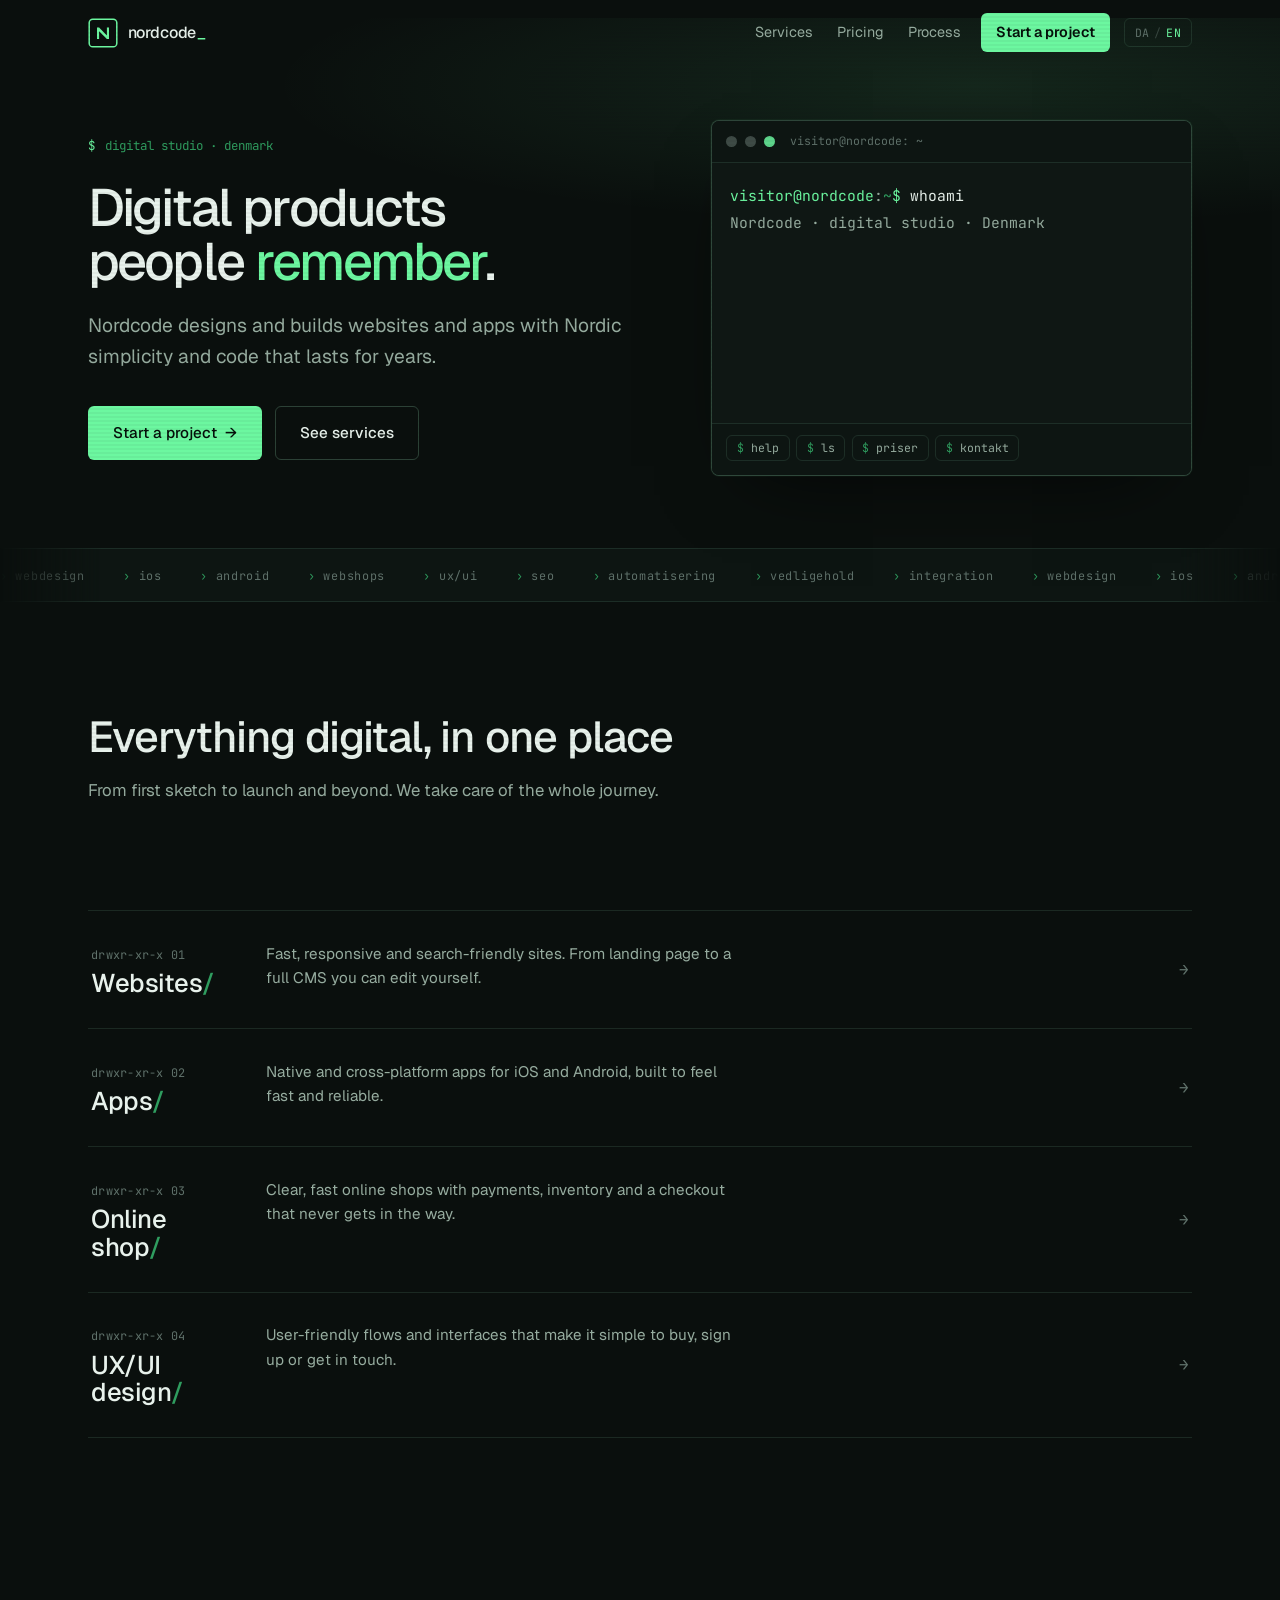
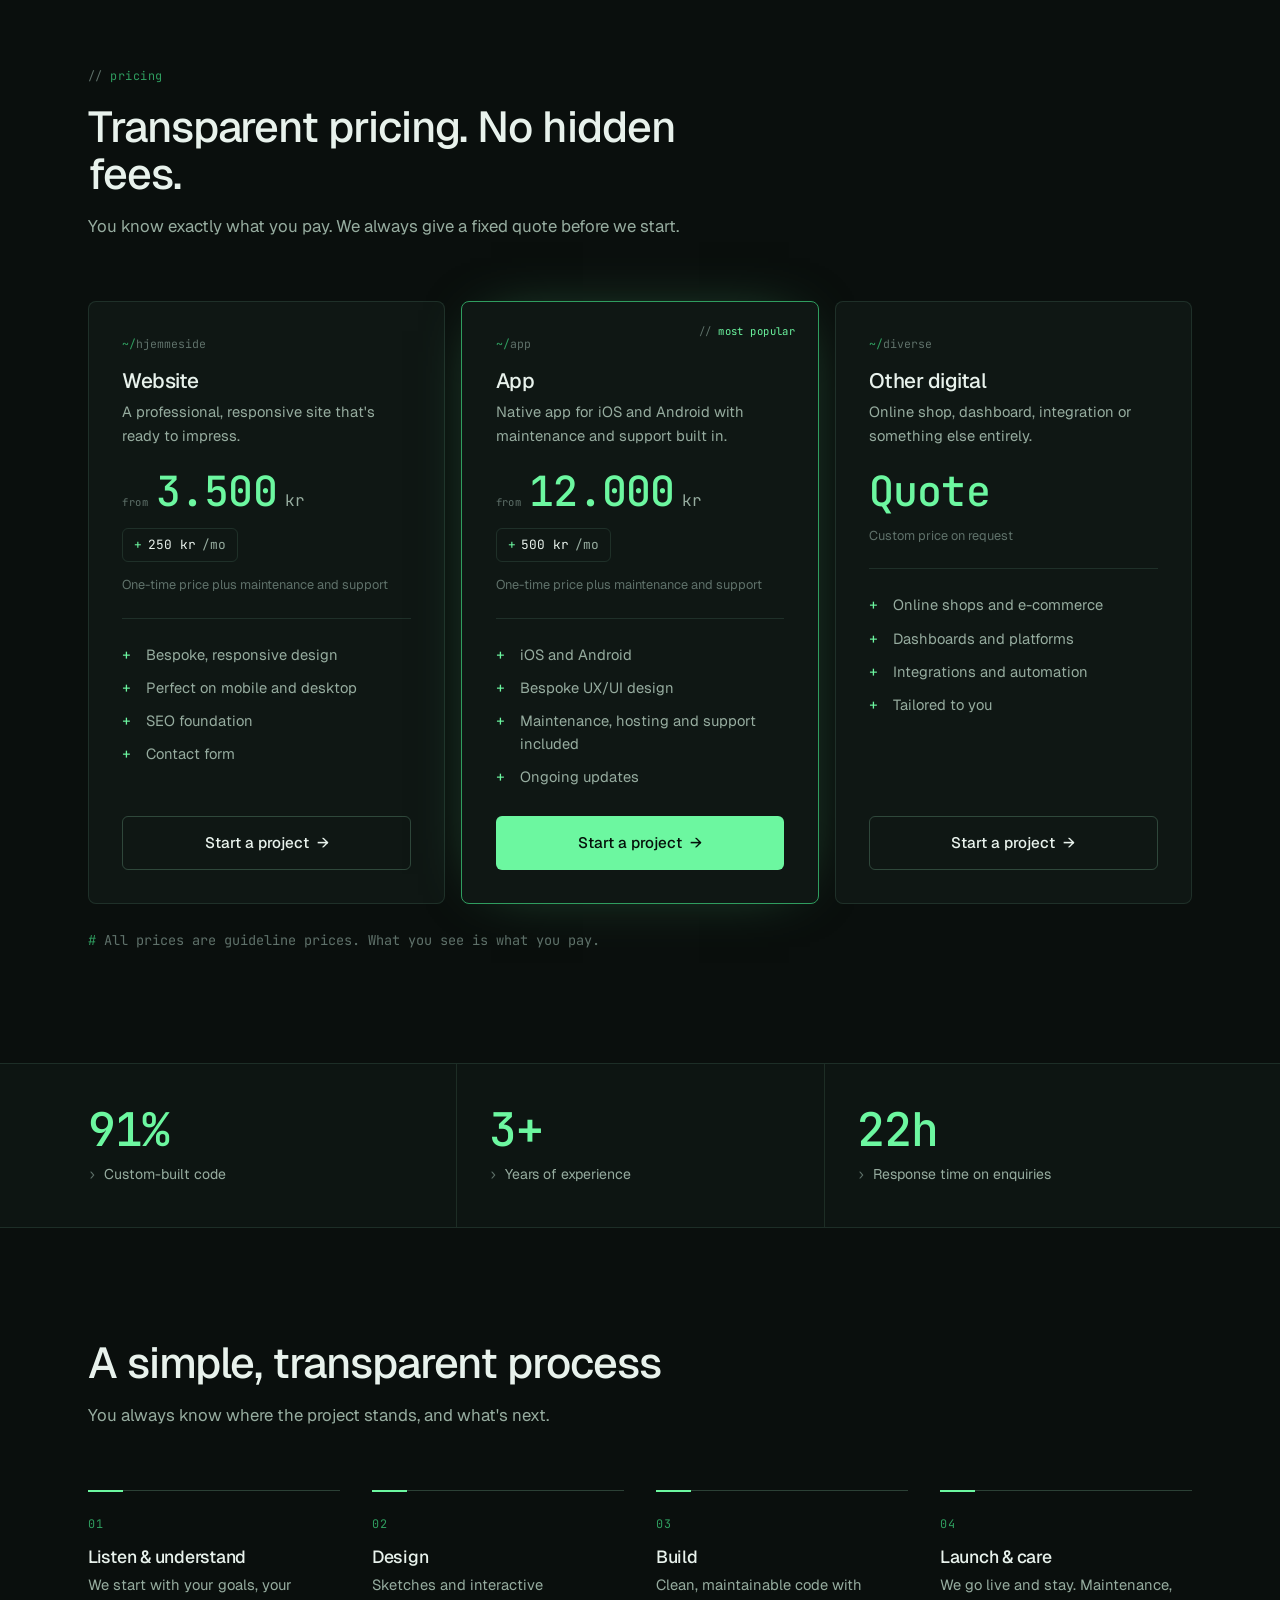
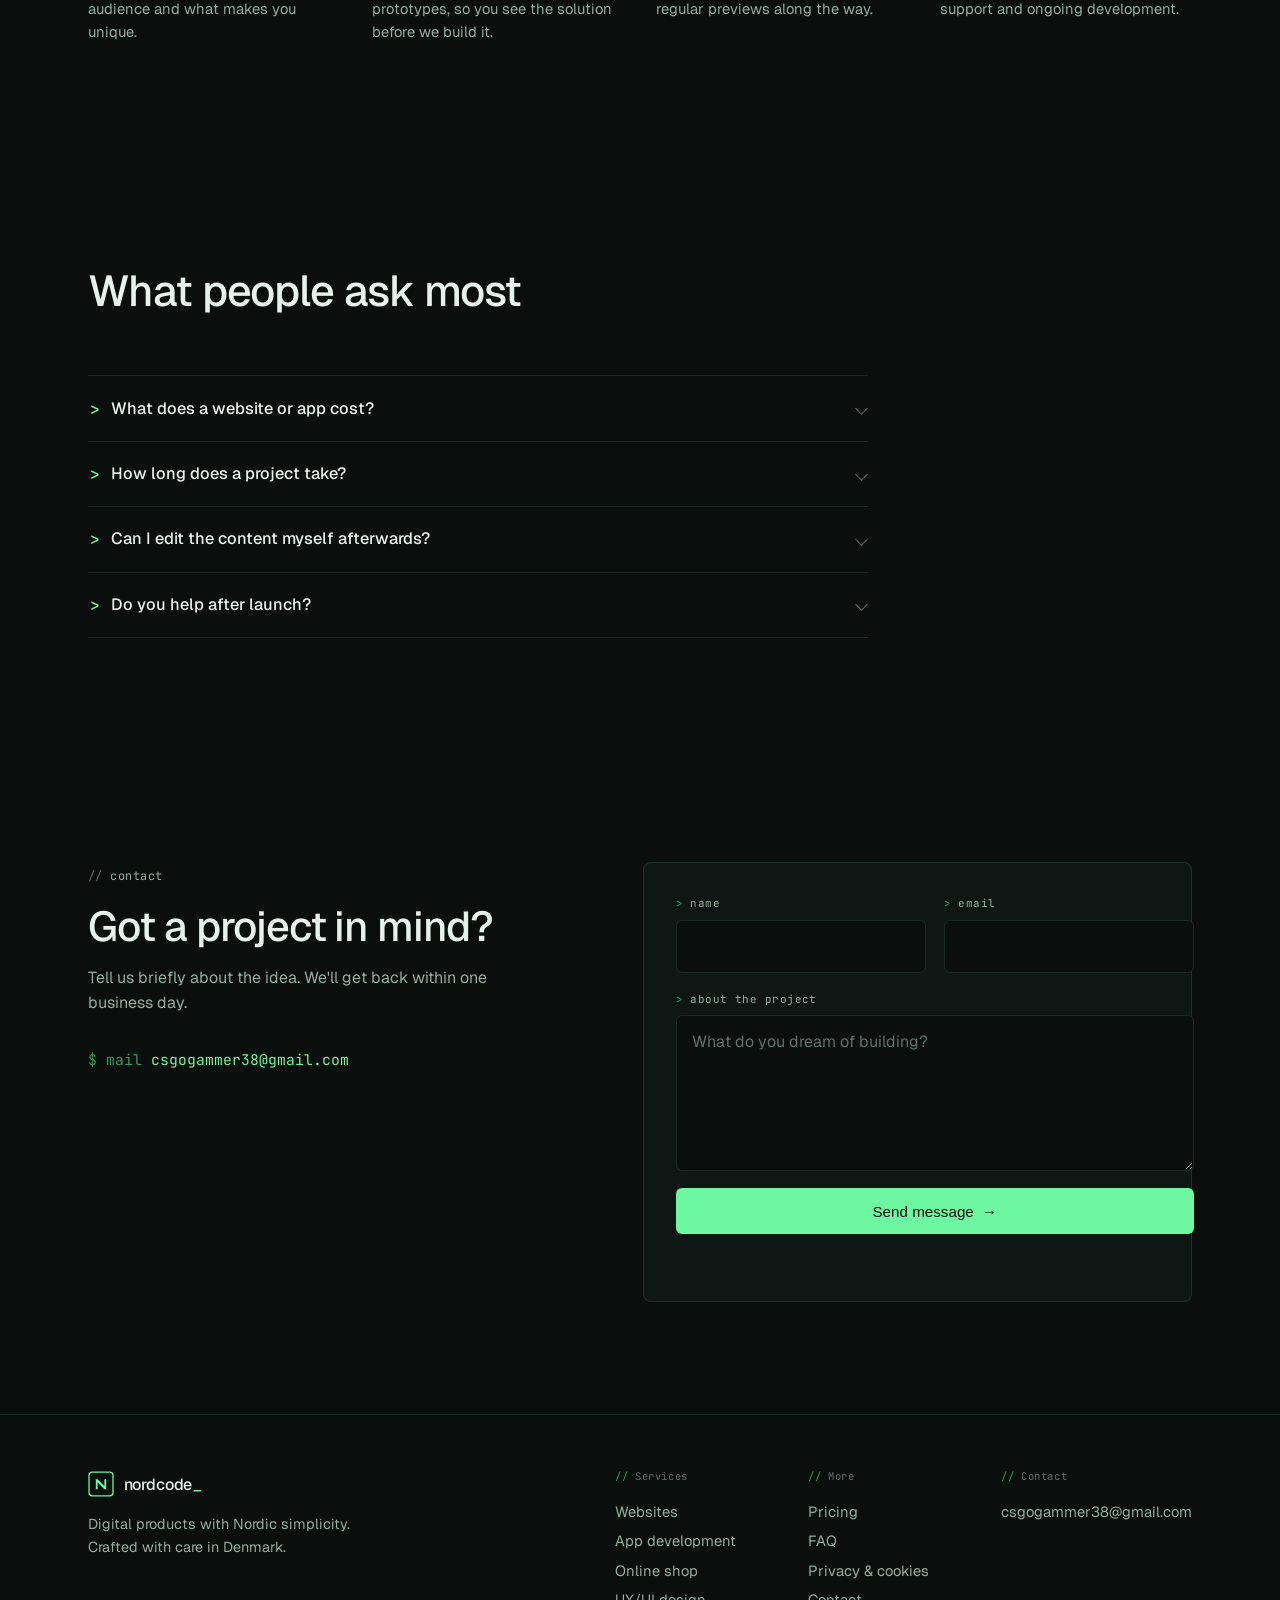
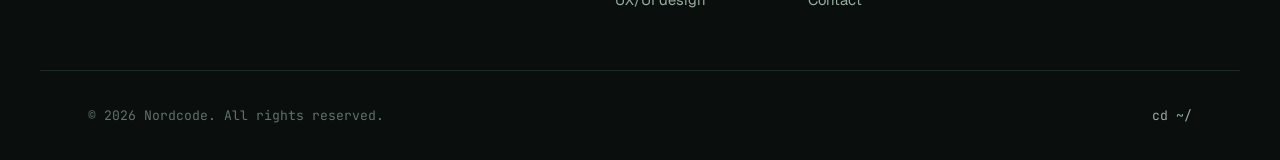
==== commit 64ec4d38: "Add interactive terminal, matrix rain, decode headline and card glow Make the hero genuinely interac" ====
--- a/index.html
+++ b/index.html
@@ -129,6 +129,7 @@
   <main>
     <!-- ===== Hero ===== -->
     <section class="hero">
+      <canvas class="hero-rain" aria-hidden="true"></canvas>
       <div class="hero-copy">
         <p class="hero-kicker reveal"><span data-i18n="hero.kicker">digitalt studie · danmark</span></p>
         <h1 class="reveal" data-i18n="hero.title">Digitale produkter,<br />folk <span class="accent">husker</span>.</h1>
@@ -138,19 +139,23 @@
           <a href="#ydelser" class="btn btn-ghost" data-i18n="hero.cta2">Se ydelser</a>
         </div>
       </div>
-      <div class="term reveal" role="img" aria-label="Terminal-vindue der viser Nordcodes ydelser">
+      <div class="term reveal" id="terminal" role="region" aria-label="Interaktiv terminal — skriv en kommando">
         <div class="term-bar">
           <span class="term-dot"></span><span class="term-dot"></span><span class="term-dot g"></span>
-          <span class="term-title">nordcode ~ zsh</span>
-        </div>
-        <div class="term-body" aria-hidden="true">
-          <div class="term-line"><span class="p">$</span> <span class="c">whoami</span></div>
-          <div class="term-line" data-type data-text="Nordcode · digitalt studie · Danmark"><span class="o">Nordcode · digitalt studie · Danmark</span></div>
-          <div class="term-line"><span class="p">$</span> <span class="c">ls ydelser/</span></div>
-          <div class="term-line" data-type data-text="hjemmesider  apps  webshop  ux-ui"><span class="dir">hjemmesider</span>  <span class="dir">apps</span>  <span class="dir">webshop</span>  <span class="dir">ux-ui</span></div>
-          <div class="term-line"><span class="p">$</span> <span class="c">cat mission.txt</span></div>
-          <div class="term-line" data-type data-text="Vi bygger digitale produkter, folk husker."><span class="o">Vi bygger digitale produkter, folk husker.</span></div>
-          <div class="term-line"><span class="p">$</span> <span class="term-cursor"></span></div>
+          <span class="term-title">visitor@nordcode: ~</span>
+        </div>
+        <div class="term-body" id="term-body">
+          <div class="term-out" id="term-out"></div>
+          <div class="term-input-line" id="term-input-line" hidden>
+            <span class="ti-user">visitor@nordcode</span><span class="ti-colon">:</span><span class="ti-path">~</span><span class="ti-dollar">$</span>
+            <input id="term-input" class="term-input" type="text" autocomplete="off" autocapitalize="none" autocorrect="off" spellcheck="false" enterkeyhint="send" aria-label="Skriv en kommando, fx help" />
+          </div>
+        </div>
+        <div class="term-hints" id="term-hints">
+          <button type="button" data-cmd="help">help</button>
+          <button type="button" data-cmd="ls">ls</button>
+          <button type="button" data-cmd="priser">priser</button>
+          <button type="button" data-cmd="kontakt">kontakt</button>
         </div>
       </div>
     </section>
--- a/styles.css
+++ b/styles.css
@@ -356,6 +356,44 @@
 .cta-inner h2 { font-size: clamp(1.6rem, 3.5vw, 2.2rem); margin-bottom: 0.6rem; }
 .cta-inner p { color: var(--muted); margin: 0 0 1.6rem; max-width: 50ch; }
 
+/* ===== Hero matrix rain ===== */
+.hero-rain { position: absolute; inset: 0; width: 100%; height: 100%; z-index: 0; opacity: 0.16; pointer-events: none; }
+.hero-copy, .hero .term { position: relative; z-index: 1; }
+
+/* ===== Interactive terminal ===== */
+.term-body { max-height: 320px; overflow-y: auto; scrollbar-width: thin; scrollbar-color: var(--line-2) transparent; scroll-behavior: smooth; }
+.term-body::-webkit-scrollbar { width: 8px; }
+.term-body::-webkit-scrollbar-thumb { background: var(--line-2); border-radius: 20px; }
+.term-out .term-line { white-space: pre-wrap; word-break: break-word; }
+.term-out .term-line.faint { color: var(--faint); }
+.term-out .term-line.danger { color: var(--danger); }
+.term-out .accent { color: var(--accent); }
+.term-out .dir { color: var(--accent); }
+.term-link { color: var(--accent); border-bottom: 1px solid transparent; transition: border-color 0.2s; }
+.term-link:hover { border-bottom-color: var(--accent); }
+.term-cursor-boot { display: inline-block; width: 8px; height: 1.05em; background: var(--accent); vertical-align: text-bottom; animation: blink 1.1s steps(1) infinite; }
+
+.term-input-line { display: flex; align-items: center; flex-wrap: wrap; }
+.term-input-line[hidden] { display: none; }
+.ti-user { color: var(--accent); }
+.ti-colon { color: var(--muted); }
+.ti-path { color: var(--accent-dim); }
+.ti-dollar { color: var(--accent); margin: 0 0.5ch 0 0.15ch; }
+.term-input { flex: 1; min-width: 6ch; background: transparent; border: 0; outline: 0; color: var(--ink); font-family: "JetBrains Mono", ui-monospace, monospace; font-size: inherit; line-height: inherit; caret-color: var(--accent); padding: 0; }
+
+.term-hints { display: flex; flex-wrap: wrap; gap: 0.4rem; padding: 0.7rem 0.9rem 0.85rem; border-top: 1px solid var(--line); background: var(--bg-2); }
+.term-hints button { font-family: "JetBrains Mono", monospace; font-size: 0.72rem; color: var(--muted); background: transparent; border: 1px solid var(--line); border-radius: var(--r); padding: 0.28rem 0.6rem; cursor: pointer; transition: border-color 0.2s, color 0.2s, background 0.2s; }
+.term-hints button::before { content: "$ "; color: var(--accent-dim); }
+.term-hints button:hover { color: var(--accent); border-color: var(--accent-dim); background: var(--panel); }
+
+/* ===== Cursor spotlight glow ===== */
+.price-card::after, .info-grid .card::after, .related-card::after, .svc-row::after {
+  content: ""; position: absolute; inset: 0; border-radius: inherit; pointer-events: none; opacity: 0;
+  background: radial-gradient(240px circle at var(--mx, 50%) var(--my, 50%), rgba(108, 247, 160, 0.09), transparent 62%);
+  transition: opacity 0.35s var(--ease);
+}
+.price-card:hover::after, .info-grid .card:hover::after, .related-card:hover::after, .svc-row:hover::after { opacity: 1; }
+
 /* ===== Reveal ===== */
 .reveal { opacity: 0; transform: translateY(16px); transition: opacity 0.55s var(--ease), transform 0.55s var(--ease); }
 .reveal.in { opacity: 1; transform: none; }
@@ -386,12 +424,14 @@
   .stat { border-left: 0; border-top: 1px solid var(--line); padding-left: 0; }
   .stat:first-child { border-top: 0; }
   .footer-top { flex-direction: column; gap: 2rem; }
-  .term-body { min-height: 220px; font-size: 0.82rem; }
+  .term-body { max-height: 260px; font-size: 0.82rem; }
 }
 
 @media (prefers-reduced-motion: reduce) {
   .reveal { opacity: 1; transform: none; transition: none; }
   .marquee-track { animation: none; }
-  .brand-name::after, .term-cursor { animation: none; }
+  .brand-name::after, .term-cursor, .term-cursor-boot { animation: none; }
+  .hero-rain { display: none; }
+  .term-body { scroll-behavior: auto; }
   html { scroll-behavior: auto; }
 }
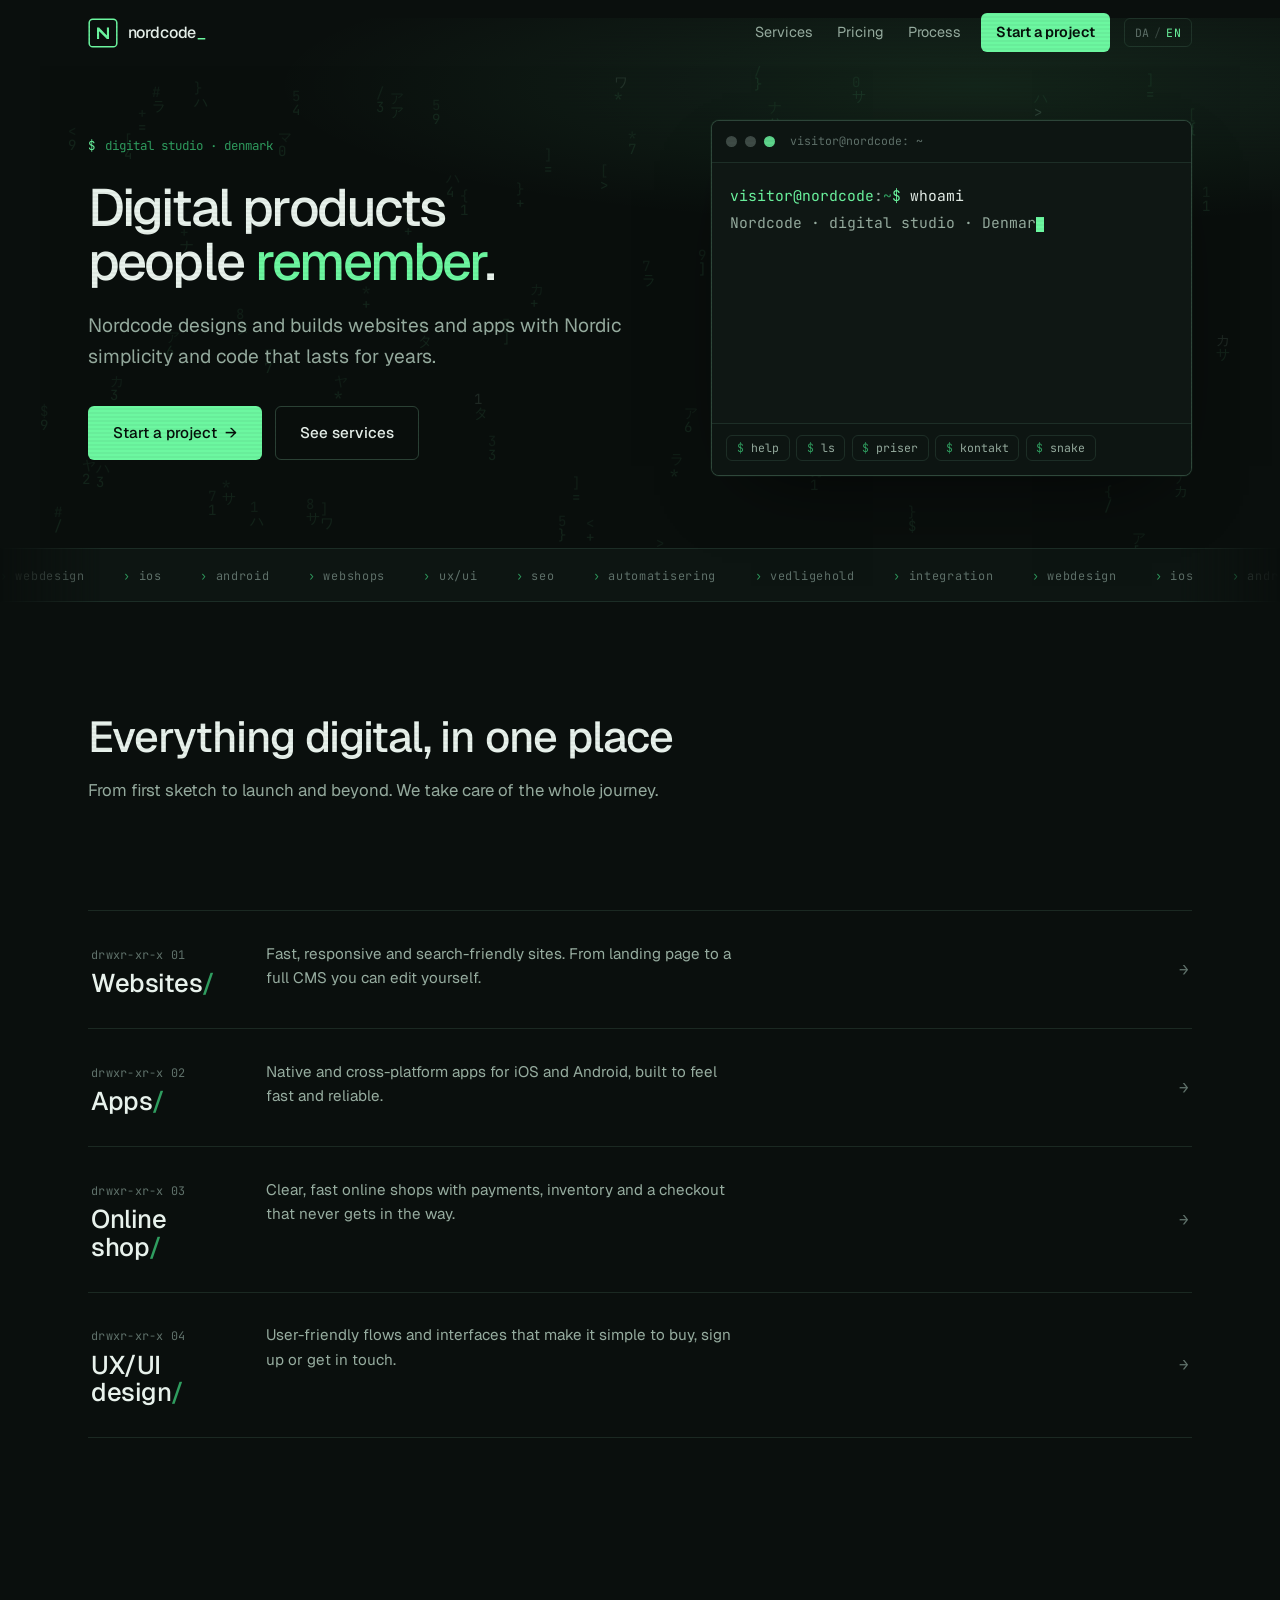
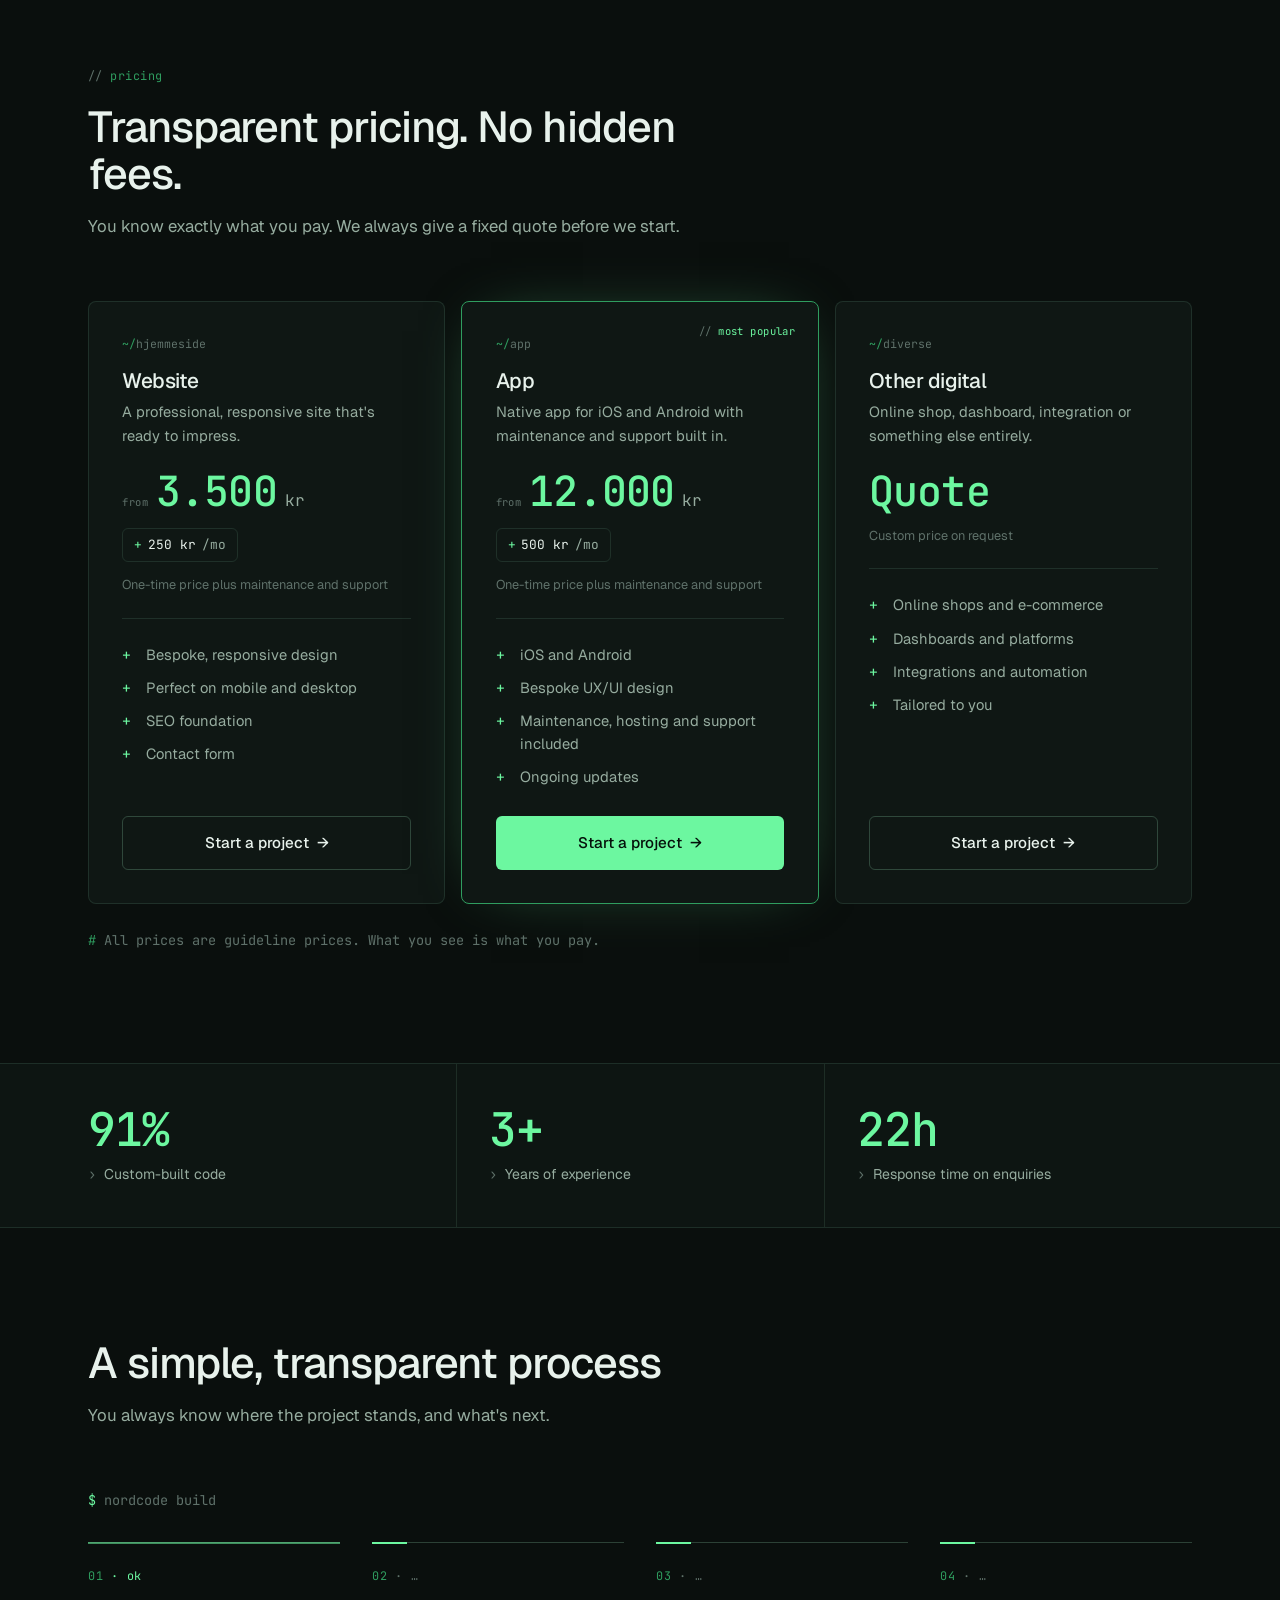
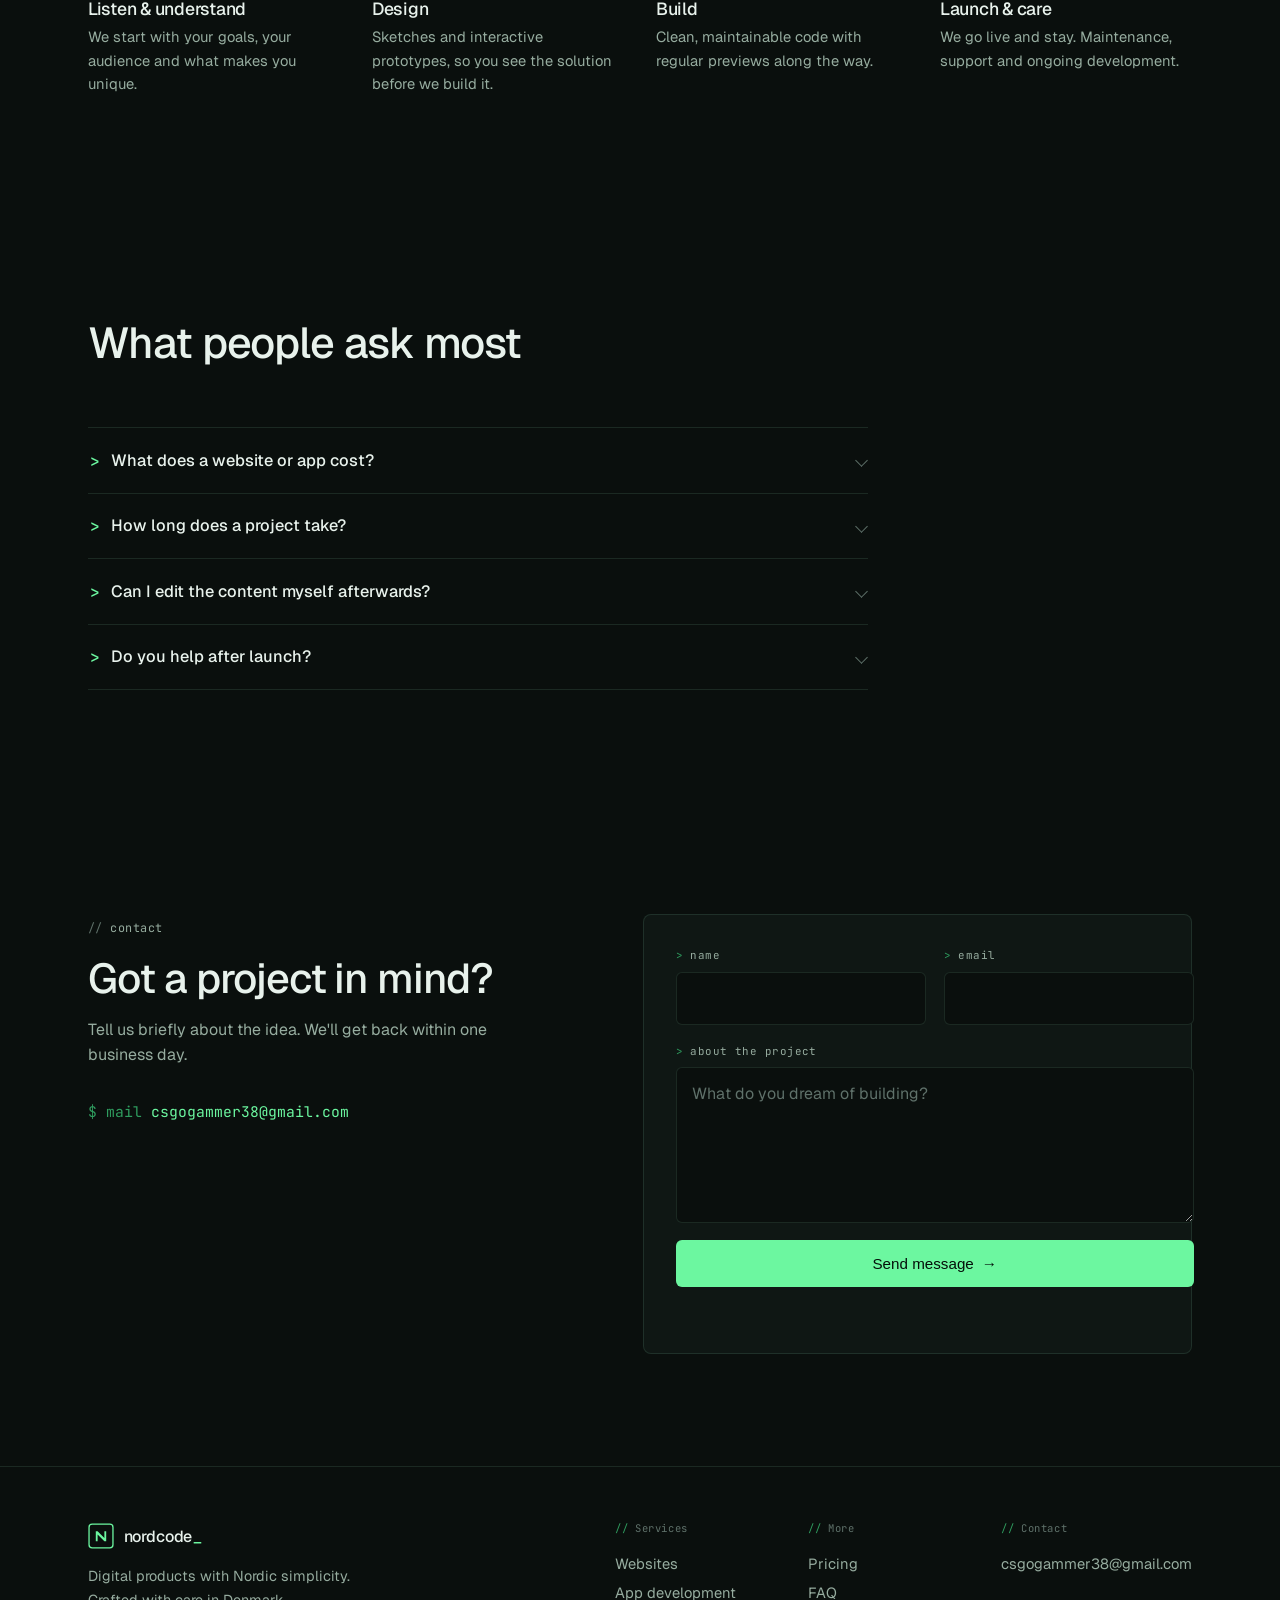
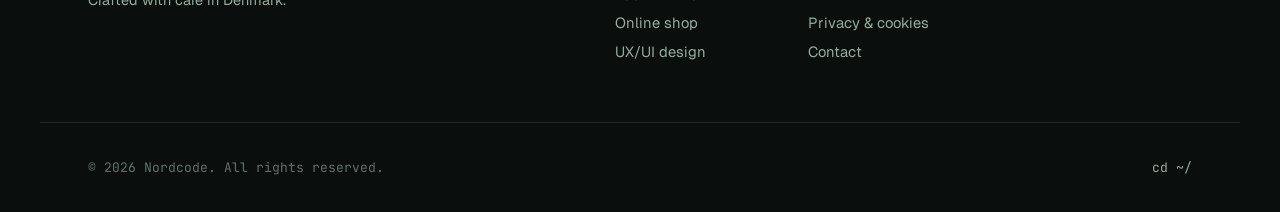
==== commit d02aea7a: "Add snake game, opt-in key sounds and animated process build log - 'snake' command starts a playable" ====
--- a/index.html
+++ b/index.html
@@ -156,6 +156,7 @@
           <button type="button" data-cmd="ls">ls</button>
           <button type="button" data-cmd="priser">priser</button>
           <button type="button" data-cmd="kontakt">kontakt</button>
+          <button type="button" data-cmd="snake">snake</button>
         </div>
       </div>
     </section>
@@ -281,7 +282,8 @@
         <h2 data-i18n="process.title">En enkel, gennemsigtig proces</h2>
         <p class="section-sub" data-i18n="process.sub">Du ved altid, hvor projektet er, og hvad næste skridt er.</p>
       </div>
-      <ol class="steps">
+      <p class="build-log" id="build-log" aria-hidden="true"><span class="bl-p">$</span> nordcode build <span class="bl-out" id="bl-out"></span></p>
+      <ol class="steps" id="steps">
         <li class="reveal"><span class="step-no">01</span><h3 data-i18n="step1.title">Lyt &amp; forstå</h3><p data-i18n="step1.desc">Vi starter med dine mål, din målgruppe og det, der gør jer unikke.</p></li>
         <li class="reveal"><span class="step-no">02</span><h3 data-i18n="step2.title">Design</h3><p data-i18n="step2.desc">Skitser og interaktive prototyper, så du ser løsningen før vi bygger den.</p></li>
         <li class="reveal"><span class="step-no">03</span><h3 data-i18n="step3.title">Byg</h3><p data-i18n="step3.desc">Ren, vedligeholdbar kode med løbende fremvisninger undervejs.</p></li>
--- a/styles.css
+++ b/styles.css
@@ -248,9 +248,15 @@
 .stat-label::before { content: "› "; color: var(--faint); font-family: "JetBrains Mono", monospace; }
 
 /* ===== Process ===== */
+.build-log { font-family: "JetBrains Mono", monospace; font-size: 0.85rem; color: var(--faint); margin: 0 0 1.9rem; }
+.build-log .bl-p { color: var(--accent); }
+.build-log .bl-out { color: var(--accent); }
 .steps { list-style: none; padding: 0; margin: 0; display: grid; grid-template-columns: repeat(4, 1fr); gap: clamp(1.2rem, 2.5vw, 2rem); }
 .steps li { border-top: 1px solid var(--line-2); padding-top: 1.2rem; position: relative; }
-.steps li::before { content: ""; position: absolute; top: -1px; left: 0; width: 2.2rem; height: 2px; background: var(--accent); }
+.steps li::before { content: ""; position: absolute; top: -1px; left: 0; width: 2.2rem; height: 2px; background: var(--accent); transition: width 0.7s var(--ease); }
+.steps li.done::before { width: 100%; opacity: 0.55; }
+.step-no::after { content: " · …"; color: var(--faint); }
+.steps li.done .step-no::after { content: " · ok"; color: var(--accent); }
 .step-no { font-size: 0.74rem; color: var(--accent-dim); letter-spacing: 0.06em; }
 .steps h3 { font-size: 1.1rem; margin: 0.7rem 0 0.45rem; letter-spacing: -0.015em; }
 .steps p { color: var(--muted); margin: 0; font-size: 0.92rem; }
@@ -385,6 +391,27 @@
 .term-hints button { font-family: "JetBrains Mono", monospace; font-size: 0.72rem; color: var(--muted); background: transparent; border: 1px solid var(--line); border-radius: var(--r); padding: 0.28rem 0.6rem; cursor: pointer; transition: border-color 0.2s, color 0.2s, background 0.2s; }
 .term-hints button::before { content: "$ "; color: var(--accent-dim); }
 .term-hints button:hover { color: var(--accent); border-color: var(--accent-dim); background: var(--panel); }
+
+/* ===== Glitch (green/white split, on-brand) ===== */
+@keyframes glitchShift {
+  0%, 100% { text-shadow: none; transform: none; }
+  20% { text-shadow: 2px 0 rgba(108, 247, 160, 0.75), -2px 0 rgba(232, 242, 236, 0.5); transform: translateX(-1.5px) skewX(-2deg); }
+  40% { text-shadow: -2px 0 rgba(108, 247, 160, 0.75), 2px 0 rgba(232, 242, 236, 0.5); transform: translateX(1.5px); }
+  60% { text-shadow: 1.5px 0 rgba(108, 247, 160, 0.6); transform: translateX(-0.5px) skewX(1deg); }
+  80% { text-shadow: -1px 0 rgba(232, 242, 236, 0.5); }
+}
+.glitching { animation: glitchShift 0.4s steps(2, end); }
+.brand:hover .brand-name { animation: glitchShift 0.4s steps(2, end); }
+.svc-row:hover .svc-name h3 { animation: glitchShift 0.35s steps(2, end); }
+
+/* ===== Terminal 3D tilt ===== */
+.term.tilt { transition: transform 0.16s ease-out; will-change: transform; }
+
+/* ===== Magnetic buttons ===== */
+.btn.magnet, .nav-cta.magnet { transition: background 0.2s, border-color 0.2s, color 0.2s, box-shadow 0.2s, transform 0.28s var(--ease); }
+
+/* marquee: pause on hover so it can be read */
+.marquee:hover .marquee-track { animation-play-state: paused; }
 
 /* ===== Cursor spotlight glow ===== */
 .price-card::after, .info-grid .card::after, .related-card::after, .svc-row::after {
@@ -433,5 +460,6 @@
   .brand-name::after, .term-cursor, .term-cursor-boot { animation: none; }
   .hero-rain { display: none; }
   .term-body { scroll-behavior: auto; }
+  .glitching, .brand:hover .brand-name, .svc-row:hover .svc-name h3 { animation: none; }
   html { scroll-behavior: auto; }
 }
